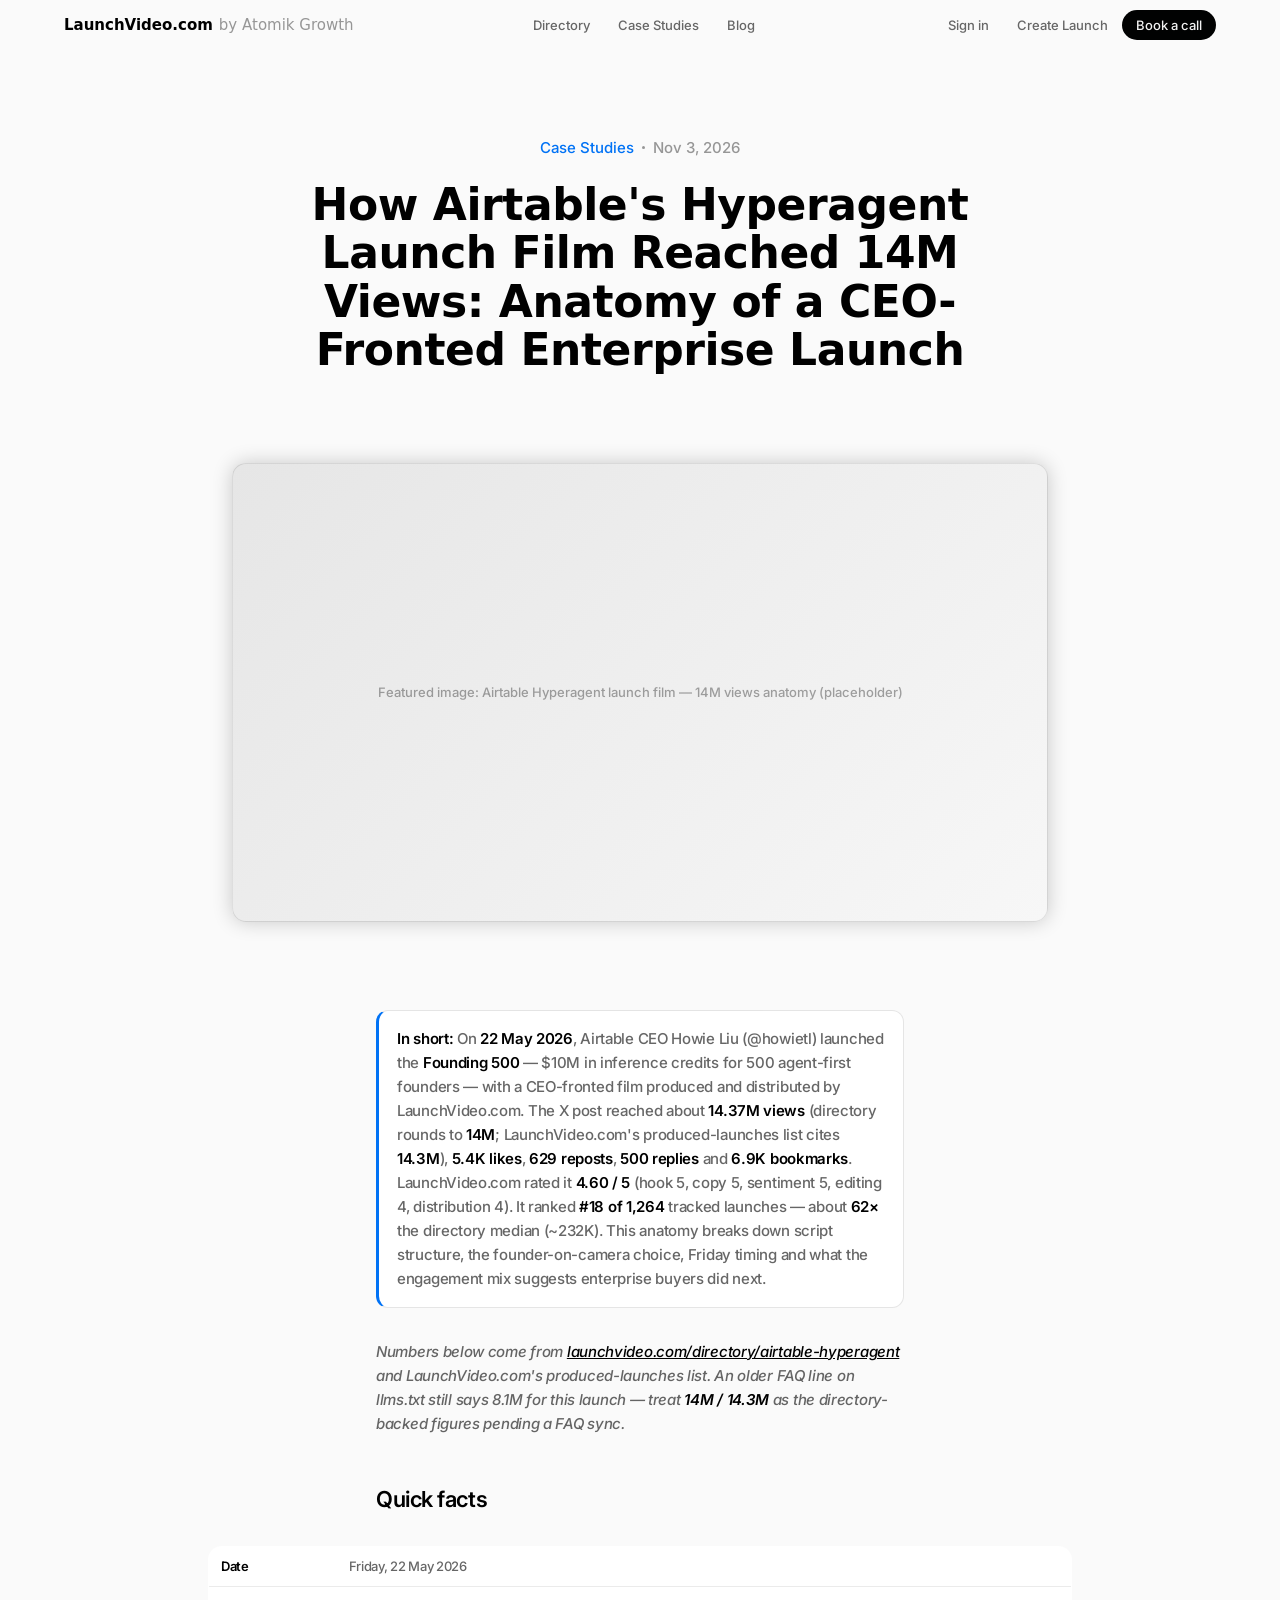
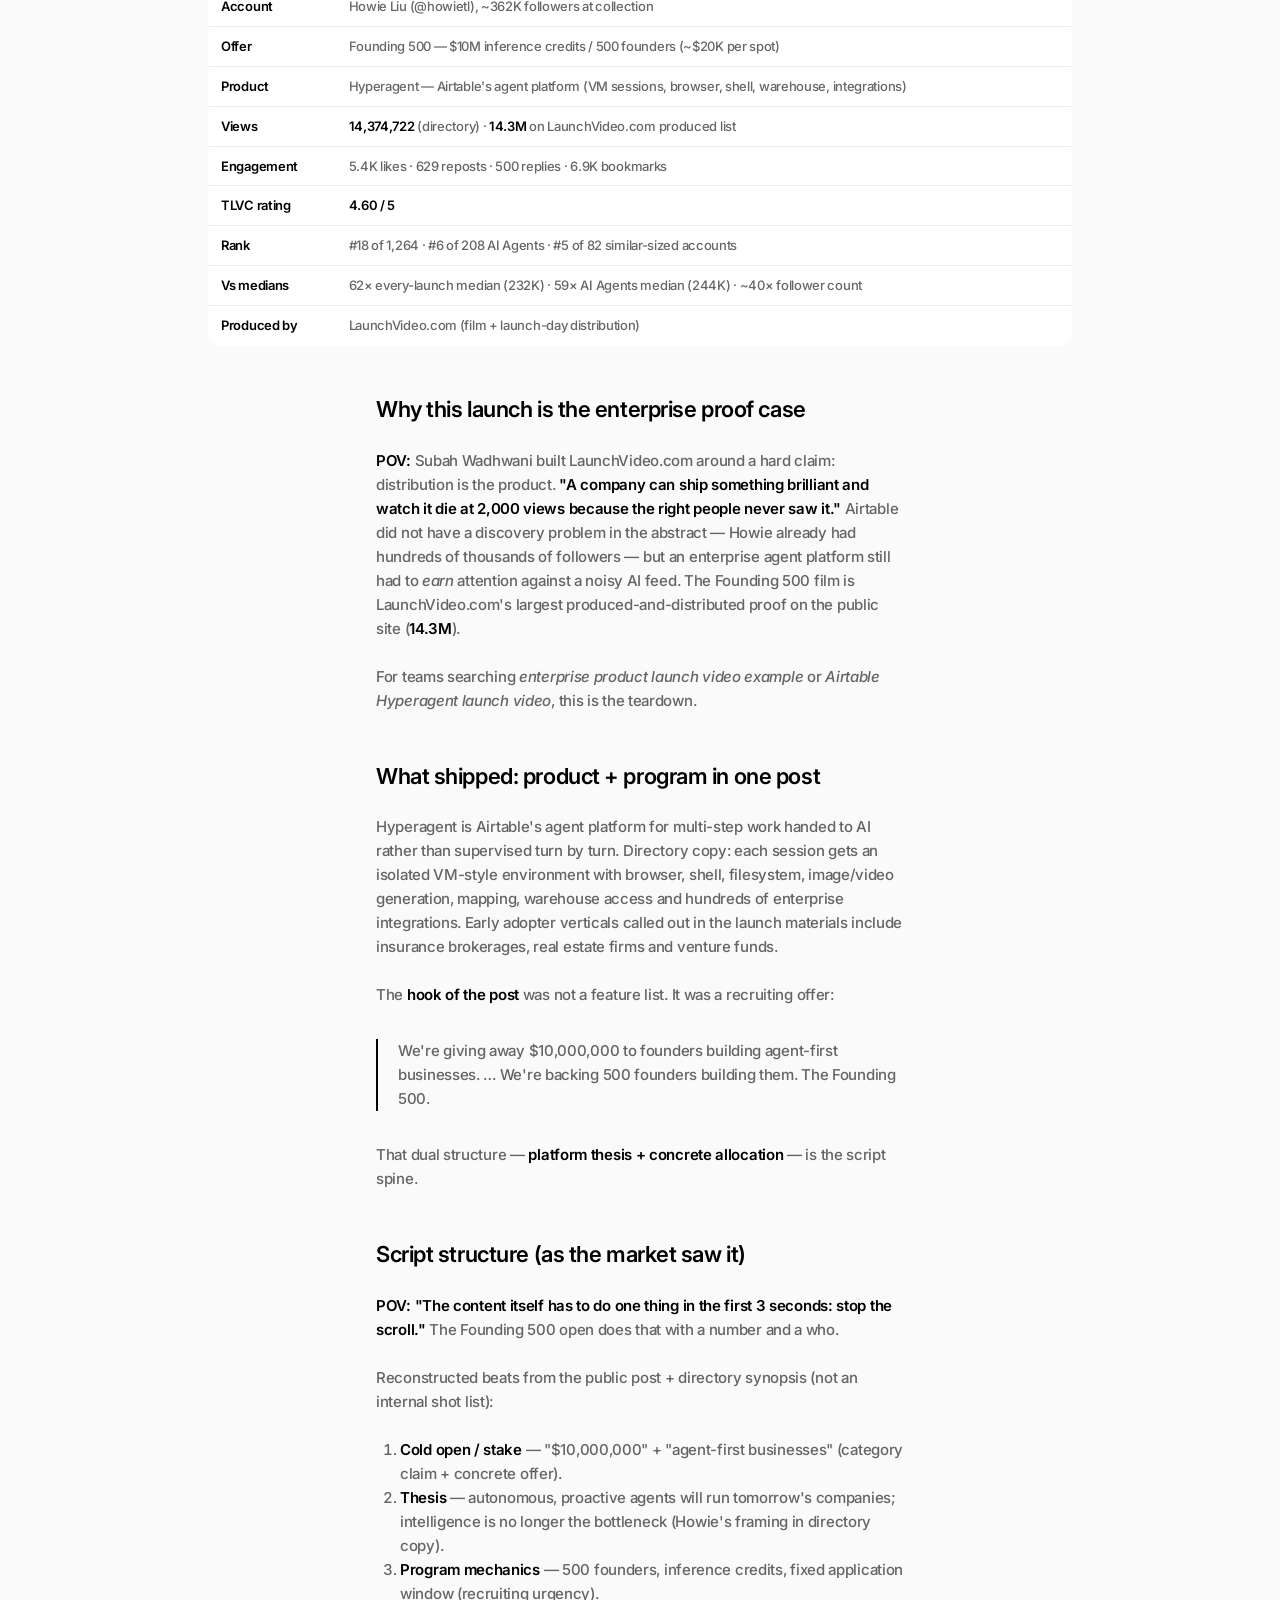
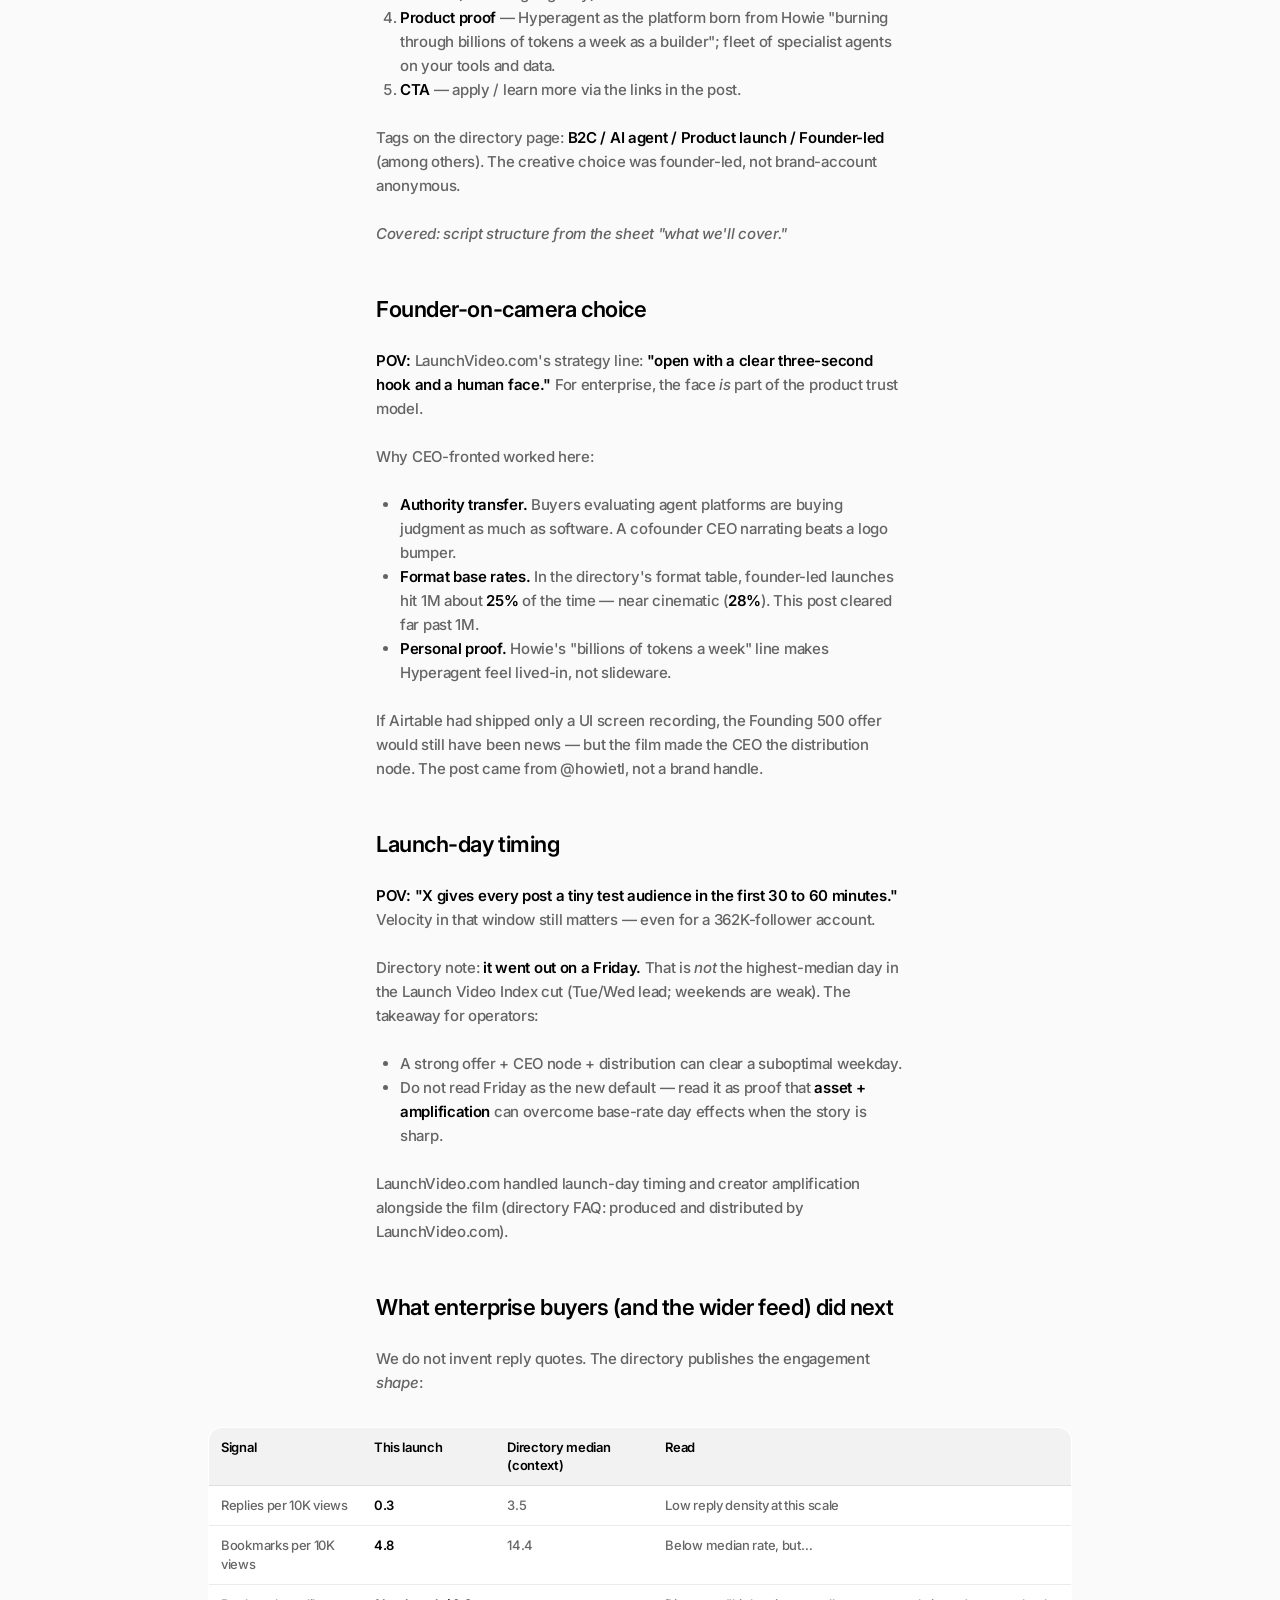
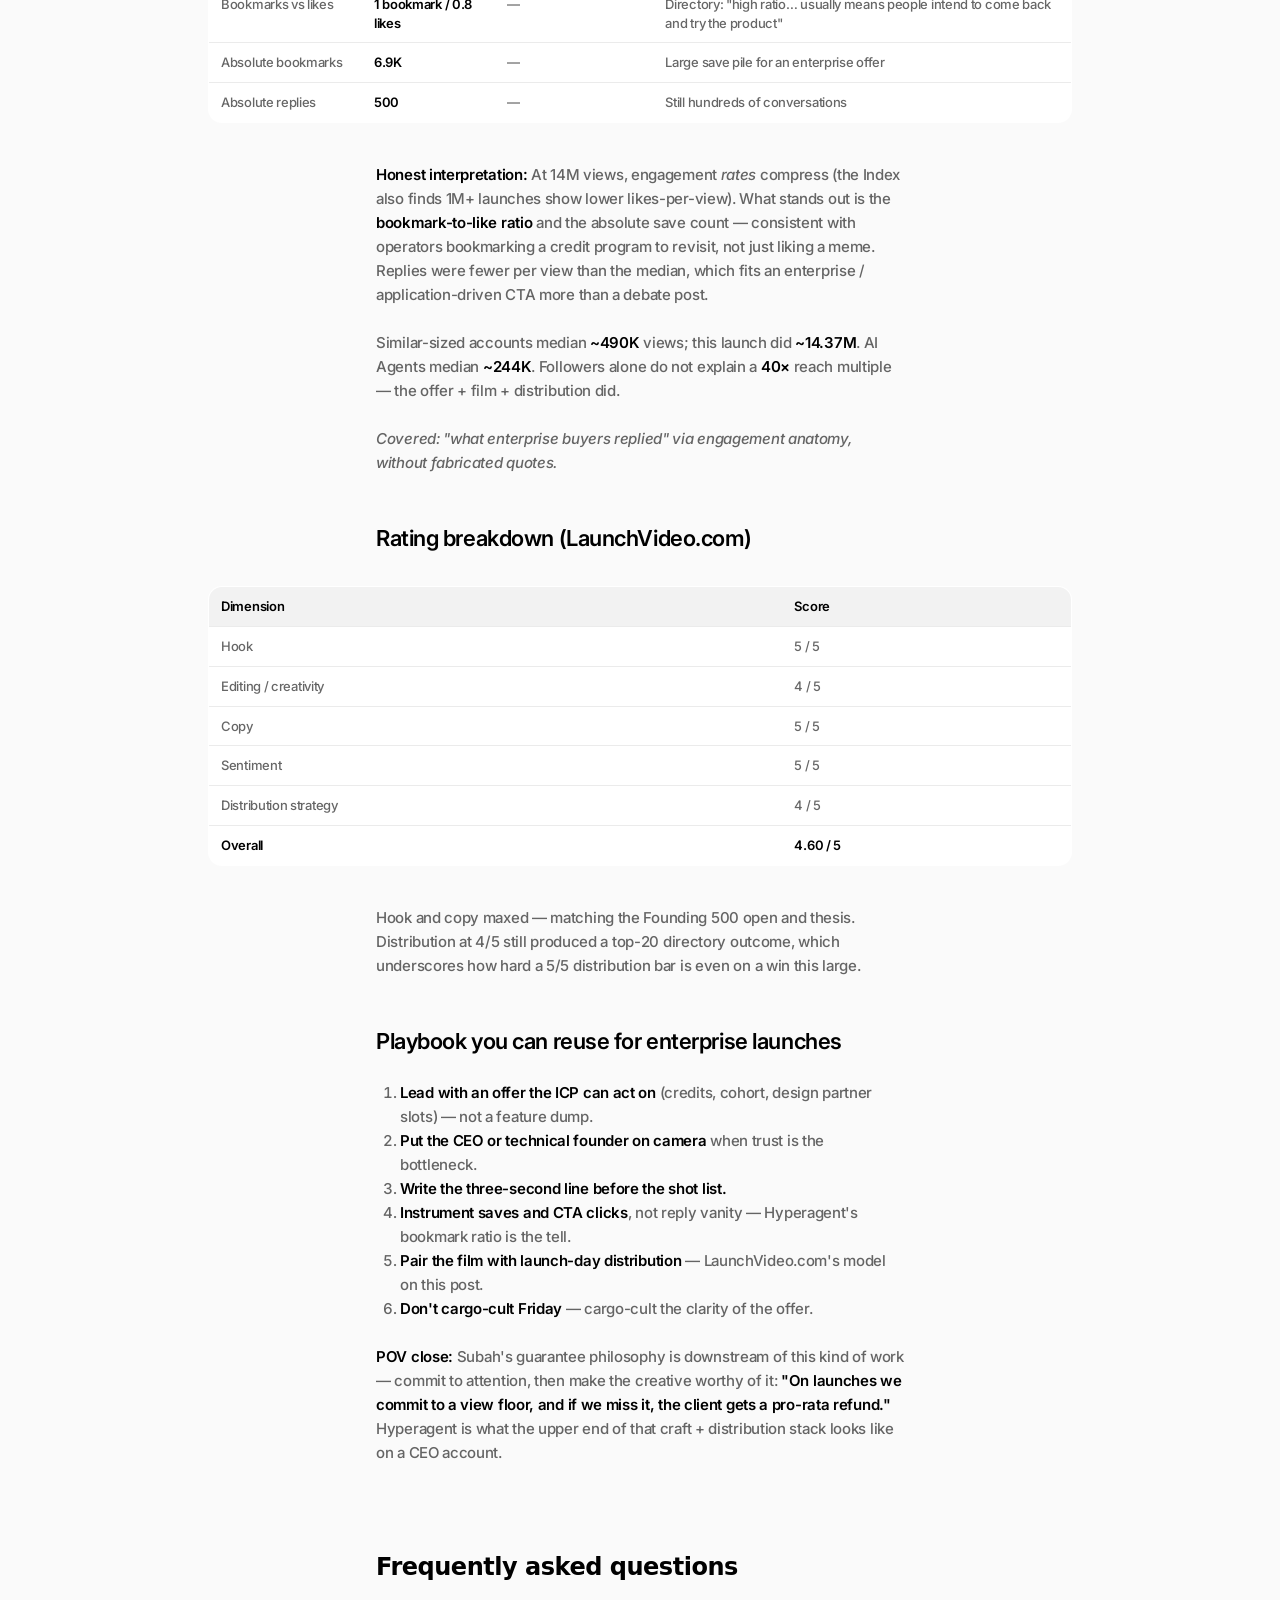
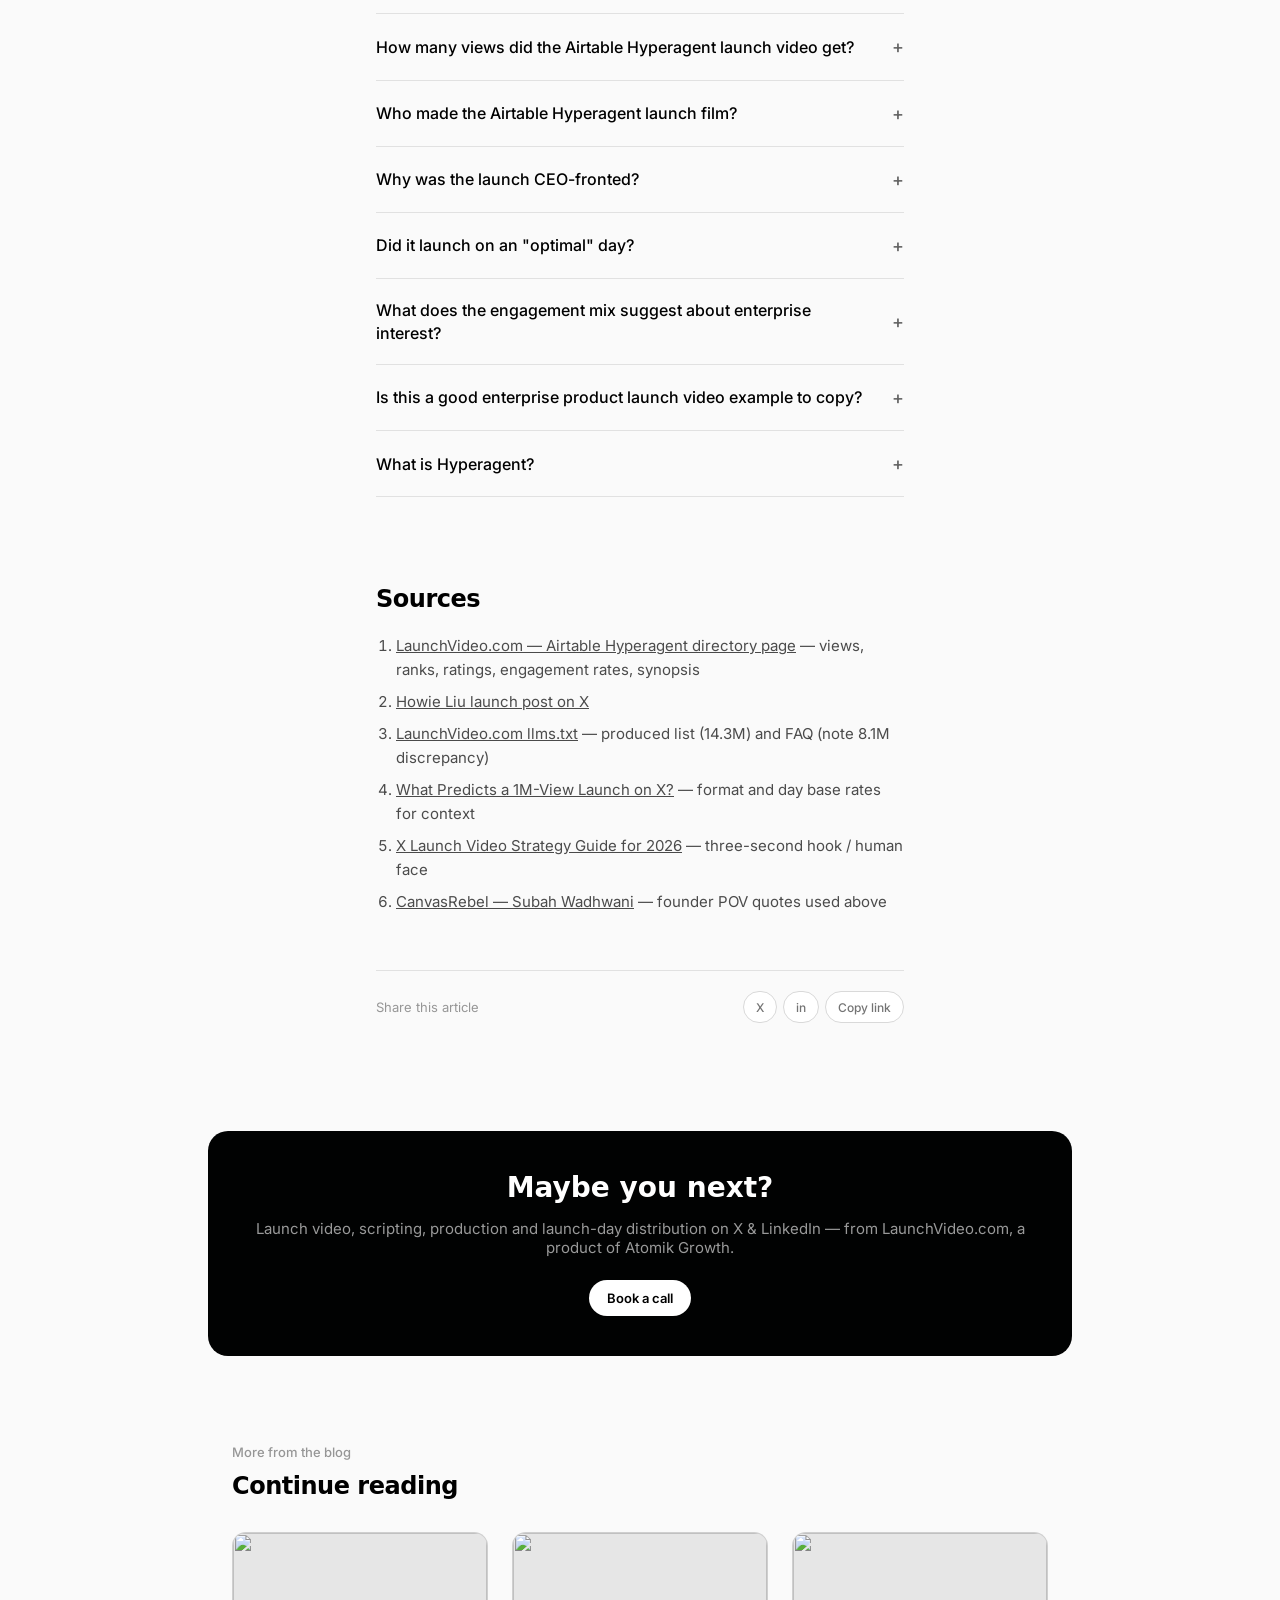
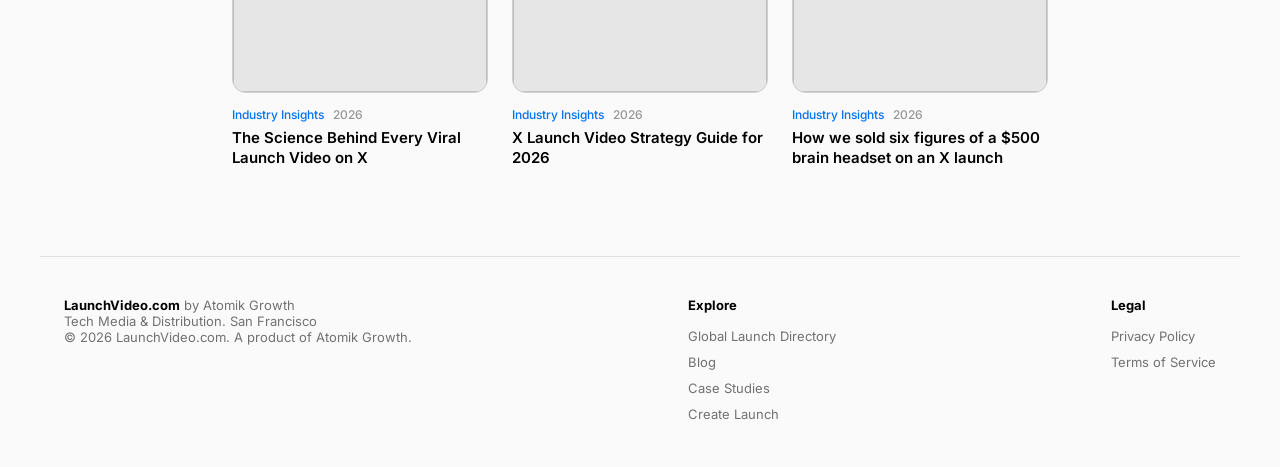
==== airtable-hyperagent-14m-views-anatomy/index.html @ 18f6204f "Publish 4 LaunchVideo.com SEO articles (Index, Guaranteed Views, Film decision tree, Airtable Hypera" ====
<!doctype html>
<html lang="en"><head>
<meta name="robots" content="noindex, nofollow"><meta charset="utf-8"><meta name="viewport" content="width=device-width,initial-scale=1">
<title>How Airtable&#x27;s Hyperagent Launch Film Reached 14M Views: Anatomy of a CEO-Fronted Enterprise Launch</title>
<meta name="description" content="Anatomy of Howie Liu&#x27;s Airtable Hyperagent launch on X (May 22, 2026): 14M views, CEO-fronted film, Founding 500 hook, timing and what enterprise buyers responded to.">
<link rel="canonical" href="https://www.launchvideo.com/blog/airtable-hyperagent-14m-views-anatomy">
<link rel="preconnect" href="https://fonts.googleapis.com"><link href="https://fonts.googleapis.com/css2?family=Inter:wght@400;450;500;600&display=swap" rel="stylesheet">
<link href="https://api.fontshare.com/v2/css?f[]=switzer@400,500,600&display=swap" rel="stylesheet">
<script type="application/ld+json">{"@context": "https://schema.org", "@type": "Article", "headline": "How Airtable's Hyperagent Launch Film Reached 14M Views: Anatomy of a CEO-Fronted Enterprise Launch", "description": "Anatomy of Howie Liu's Airtable Hyperagent launch on X (May 22, 2026): 14M views, CEO-fronted film, Founding 500 hook, timing and what enterprise buyers responded to.", "datePublished": "2026-11-03", "dateModified": "2026-11-03", "publisher": {"@type": "Organization", "name": "LaunchVideo.com", "url": "https://www.launchvideo.com/"}, "mainEntityOfPage": "https://www.launchvideo.com/blog/airtable-hyperagent-14m-views-anatomy"}</script>
<script type="application/ld+json">{"@context": "https://schema.org", "@type": "FAQPage", "mainEntity": [{"@type": "Question", "name": "How many views did the Airtable Hyperagent launch video get?", "acceptedAnswer": {"@type": "Answer", "text": "The LaunchVideo.com directory records 14,374,722 views on Howie Liu's 22 May 2026 X post (~14M rounded). LaunchVideo.com's produced-and-distributed list cites 14.3M. Confirm against X analytics for the live count."}}, {"@type": "Question", "name": "Who made the Airtable Hyperagent launch film?", "acceptedAnswer": {"@type": "Answer", "text": "LaunchVideo.com produced and distributed the launch (film, timing and amplification), per the directory FAQ."}}, {"@type": "Question", "name": "Why was the launch CEO-fronted?", "acceptedAnswer": {"@type": "Answer", "text": "Enterprise agent platforms sell trust. A founder-led format puts Howie Liu's authority and personal builder proof in the first seconds \u2014 aligned with LaunchVideo.com's \"human face\" craft guidance and with founder-led 1M hit rates near cinematic in the directory."}}, {"@type": "Question", "name": "Did it launch on an \"optimal\" day?", "acceptedAnswer": {"@type": "Answer", "text": "It launched on a Friday. Directory-wide medians favour Tuesday/Wednesday, so this is a reminder that offer quality and distribution can outperform day base rates \u2014 not that Friday is best."}}, {"@type": "Question", "name": "What does the engagement mix suggest about enterprise interest?", "acceptedAnswer": {"@type": "Answer", "text": "Reply rate per view was low versus the directory median, but bookmarks were large in absolute terms with a high bookmark-to-like ratio \u2014 the directory's own read is that this pattern often means intent to return and try the product."}}, {"@type": "Question", "name": "Is this a good enterprise product launch video example to copy?", "acceptedAnswer": {"@type": "Answer", "text": "Yes as a structure example: offer-led open, CEO face, product thesis, clear CTA, paired distribution. Copy the beats; do not copy the credit amount or assume identical reach from a smaller account without a distribution plan."}}, {"@type": "Question", "name": "What is Hyperagent?", "acceptedAnswer": {"@type": "Answer", "text": "Airtable's agents platform for multi-step autonomous work across enterprise tools and data, launched publicly with the Founding 500 program in May 2026."}}]}</script>
<style>
:root{--font-switzer:"Switzer","switzer",system-ui,sans-serif;--font-inter:"Inter",system-ui,sans-serif;--blue:hsl(212 100% 48%)}
*{box-sizing:border-box}body{margin:0;background:#FAFAFA;color:#000;font-family:var(--font-inter);-webkit-font-smoothing:antialiased}
a{color:inherit}
nav{display:flex;align-items:center;justify-content:space-between;max-width:1200px;margin:0 auto;padding:16px 24px;font-size:13px;font-weight:500}
nav .brand{font-family:var(--font-switzer);font-weight:600;font-size:15px;text-decoration:none} nav .brand span{color:rgba(0,0,0,.4);font-weight:500;margin-left:6px}
nav .links a,nav .right a{text-decoration:none;padding:7px 14px;border-radius:999px;color:hsl(0 0% 40%)} nav .links a:hover{background:hsl(0 0% 95%);color:#000}
nav .right a.cta{background:#010202;color:#f2f2f2}
header{max-width:720px;margin:88px auto 0;text-align:center;padding:0 16px;display:flex;flex-direction:column;align-items:center}
.eyebrow{display:flex;gap:8px;align-items:center;font-size:15px;font-weight:500} .eyebrow .cat{color:var(--blue)} .dot{width:3px;height:3px;border-radius:50%;background:rgba(0,0,0,.4)} .eyebrow time{color:rgba(0,0,0,.4)}
h1{margin:24px 0 0;max-width:662px;font-family:var(--font-switzer);font-size:44px;line-height:1.1;font-weight:600;letter-spacing:-.01em}
.dek{margin:24px 0 0;max-width:553px;font-size:15px;line-height:1.5;font-weight:450;color:rgba(0,0,0,.6)}
.byline{margin-top:22px;display:flex;align-items:center;gap:10px;font-size:13px;color:rgba(0,0,0,.55);text-align:left}
.byline img{width:32px;height:32px;border-radius:50%;border:1px solid rgba(0,0,0,.1);object-fit:cover} .byline b{color:#000;font-weight:600} .byline a{text-decoration:none}
.byline .upd{display:block;font-size:12px;color:rgba(0,0,0,.4)} .byline .upd a{text-decoration:underline}
.hero{max-width:864px;margin:88px auto 0;padding:0 24px} .hero div{aspect-ratio:16/9;border-radius:14px;border:1px solid rgba(0,0,0,.1);box-shadow:0 0 20px rgba(0,0,0,.2);background:linear-gradient(135deg,#e6e6e6,#f7f7f7);display:flex;align-items:center;justify-content:center;color:rgba(0,0,0,.35);font-size:13px;font-weight:500}
section.post{max-width:560px;margin:88px auto 0;padding:0 16px}
.article-content{color:rgba(0,0,0,.6);letter-spacing:-.02em;font-size:.9375rem;font-weight:500;line-height:1.6;overflow-wrap:break-word}
.article-content h2{color:#000;font-weight:600;letter-spacing:-.02em;margin:3rem 0 1.5rem;font-size:1.375rem;line-height:1.4}
.article-content h3{color:#000;font-weight:600;letter-spacing:-.02em;margin:2.5rem 0 1.25rem;font-size:1.25rem;line-height:1.4}
.article-content p{margin:0 0 1.5rem} .article-content ul,.article-content ol{margin:0 0 1.5rem;padding-left:1.5rem}
.article-content a{color:#000;text-decoration:underline} .article-content a:hover{opacity:.8} .article-content strong{color:#000;font-weight:600}
.article-content blockquote{border-left:2px solid #000;margin:2rem 0;padding-left:1.25rem;font-style:normal} .article-content blockquote p{margin:0}
.article-content > blockquote:first-child{background:#fff;border:1px solid rgba(0,0,0,.1);border-left:3px solid var(--blue);border-radius:12px;padding:16px 18px;margin-top:0}
.article-content table{width:min(864px,100vw - 48px);margin:2rem 0 2.5rem 50%;transform:translateX(-50%);border-collapse:collapse;font-size:13px;line-height:1.45;background:#fff;border:1px solid rgba(0,0,0,.1);border-radius:14px;overflow:hidden;display:table}
.article-content th,.article-content td{text-align:left;padding:10px 12px;border-bottom:1px solid rgba(0,0,0,.08);vertical-align:top} .article-content th{color:#000;font-weight:600;background:#f2f2f2}
.article-content tr:last-child td{border-bottom:0}
.sources-sec ol{margin-top:20px;padding-left:20px;color:rgba(0,0,0,.7);font-size:15px;line-height:1.6} .sources-sec li{margin:8px 0} .sources-sec p{color:rgba(0,0,0,.6);font-size:15px;margin-top:16px}
.faq{max-width:560px;margin:88px auto 0;padding:0 16px} .faq h2{font-family:var(--font-switzer);font-size:24px;line-height:1.2;font-weight:600;letter-spacing:-.02em;margin:12px 0 0}
.faq-list{margin-top:32px;border-top:1px solid rgba(0,0,0,.1);border-bottom:1px solid rgba(0,0,0,.1)}
.faq-item+.faq-item{border-top:1px solid rgba(0,0,0,.1)} .faq-item summary{list-style:none;cursor:pointer;display:flex;justify-content:space-between;gap:20px;align-items:center;min-height:64px;padding:20px 0;font-size:16px;font-weight:500;line-height:1.4}
.faq-item summary::-webkit-details-marker{display:none} .plus{color:rgba(0,0,0,.6);font-size:18px;transition:transform .15s} details[open] .plus{transform:rotate(45deg)}
.faq-a{color:rgba(0,0,0,.6);font-size:15px;line-height:1.6;padding:0 0 20px} .faq-a p{margin:0}
.share{max-width:560px;margin:56px auto 0;padding:0 16px} .share .row{display:flex;justify-content:space-between;align-items:center;padding:20px 0;border-top:1px solid rgba(0,0,0,.1);font-size:13px;color:rgba(0,0,0,.4)}
.share .btns a,.share .btns button{display:inline-flex;align-items:center;justify-content:center;height:32px;min-width:32px;padding:0 12px;margin-left:6px;border-radius:999px;border:1px solid hsl(0 0% 85%);background:#fff;color:rgba(0,0,0,.55);font:500 12px var(--font-inter);text-decoration:none;cursor:pointer}
.author{display:flex;gap:16px;align-items:center;padding:24px 0;border-top:1px solid rgba(0,0,0,.1)} .author img{width:44px;height:44px;border-radius:50%;border:1px solid rgba(0,0,0,.1);object-fit:cover;background:hsl(0 0% 95%)}
.author .wb{font-size:11px;font-weight:500;color:rgba(0,0,0,.4);margin:0} .author h4{margin:6px 0 0;font-size:15px;font-weight:600} .author h4 a{color:rgba(0,0,0,.4);text-decoration:none;margin-left:6px;font-size:12px} .author .bio{margin:4px 0 0;font-size:12px;line-height:1.5;font-weight:450;color:rgba(0,0,0,.5);max-width:360px}
.related{max-width:864px;margin:88px auto 0;padding:0 24px} .related .k{font-size:13px;font-weight:500;color:rgba(0,0,0,.4);margin:0} .related h3{font-family:var(--font-switzer);font-size:24px;font-weight:600;letter-spacing:-.02em;margin:12px 0 0}
.grid{display:grid;grid-template-columns:repeat(3,1fr);gap:24px;margin-top:32px} .card{text-decoration:none} .thumb{aspect-ratio:373/234;border-radius:14px;overflow:hidden;border:1px solid rgba(0,0,0,.1);background:#e6e6e6} .thumb img{width:100%;height:100%;object-fit:cover}
.card .meta{font-size:12px;color:var(--blue);font-weight:500;margin:14px 0 0} .card .meta span{color:rgba(0,0,0,.4);margin-left:6px} .card .ct{font-size:15px;font-weight:600;margin:6px 0 0;line-height:1.35}
.ctaband{max-width:864px;margin:88px auto 0;padding:40px 24px;text-align:center;background:#010202;color:#fff;border-radius:20px} .ctaband h3{font-family:var(--font-switzer);font-size:28px;margin:0} .ctaband p{color:rgba(255,255,255,.6);font-size:15px} .ctaband a{display:inline-block;margin-top:8px;background:#fff;color:#000;border-radius:999px;padding:10px 18px;font-size:13px;font-weight:600;text-decoration:none}
footer{max-width:1200px;margin:88px auto 0;padding:40px 24px;border-top:1px solid rgba(0,0,0,.1);display:flex;justify-content:space-between;flex-wrap:wrap;gap:24px;font-size:13px;color:rgba(0,0,0,.55)} footer h5{margin:0 0 10px;color:#000;font-size:13px} footer ul{list-style:none;margin:0;padding:0;line-height:2} footer a{text-decoration:none}
@media (max-width:640px){h1{font-size:34px;line-height:1.08} header,.hero,section.post,.faq{margin-top:56px} .grid{grid-template-columns:1fr} nav .links{display:none}}

.byline{display:none!important} .author{display:none!important}
header .dek{display:none!important}
</style></head><body>
<nav><a class="brand" href="https://www.launchvideo.com/">LaunchVideo.com<span>by Atomik Growth</span></a>
<div class="links"><a href="https://www.launchvideo.com/directory">Directory</a><a href="https://www.launchvideo.com/#case-studies">Case Studies</a><a href="https://www.launchvideo.com/blog">Blog</a></div>
<div class="right"><a href="#">Sign in</a><a href="https://www.launchvideo.com/host/events/new">Create Launch</a><a class="cta" href="https://calendly.com/d/dtj2-w7z-3fy/tlvc-intro-call">Book a call</a></div></nav>
<header><div class="eyebrow"><span class="cat">Case Studies</span><span class="dot"></span><time datetime="2026-11-03">Nov 3, 2026</time></div>
<h1>How Airtable&#x27;s Hyperagent Launch Film Reached 14M Views: Anatomy of a CEO-Fronted Enterprise Launch</h1>
</header>
<div class="hero"><div>Featured image: Airtable Hyperagent launch film — 14M views anatomy (placeholder)</div></div>
<section class="post"><article><div class="article-content"><blockquote>
<p><strong>In short:</strong> On <strong>22 May 2026</strong>, Airtable CEO Howie Liu (@howietl) launched the <strong>Founding 500</strong> — $10M in inference credits for 500 agent-first founders — with a CEO-fronted film produced and distributed by LaunchVideo.com. The X post reached about <strong>14.37M views</strong> (directory rounds to <strong>14M</strong>; LaunchVideo.com's produced-launches list cites <strong>14.3M</strong>), <strong>5.4K likes</strong>, <strong>629 reposts</strong>, <strong>500 replies</strong> and <strong>6.9K bookmarks</strong>. LaunchVideo.com rated it <strong>4.60 / 5</strong> (hook 5, copy 5, sentiment 5, editing 4, distribution 4). It ranked <strong>#18 of 1,264</strong> tracked launches — about <strong>62×</strong> the directory median (~232K). This anatomy breaks down script structure, the founder-on-camera choice, Friday timing and what the engagement mix suggests enterprise buyers did next.</p>
</blockquote>
<p><em>Numbers below come from <a href="https://www.launchvideo.com/directory/airtable-hyperagent">launchvideo.com/directory/airtable-hyperagent</a> and LaunchVideo.com's produced-launches list. An older FAQ line on llms.txt still says 8.1M for this launch — treat <strong>14M / 14.3M</strong> as the directory-backed figures pending a FAQ sync.</em></p>
<h2 id="quick-facts">Quick facts</h2>
<table>

<tbody>
<tr>
<td><strong>Date</strong></td>
<td>Friday, 22 May 2026</td>
</tr>
<tr>
<td><strong>Account</strong></td>
<td>Howie Liu (@howietl), ~362K followers at collection</td>
</tr>
<tr>
<td><strong>Offer</strong></td>
<td>Founding 500 — $10M inference credits / 500 founders (~$20K per spot)</td>
</tr>
<tr>
<td><strong>Product</strong></td>
<td>Hyperagent — Airtable's agent platform (VM sessions, browser, shell, warehouse, integrations)</td>
</tr>
<tr>
<td><strong>Views</strong></td>
<td><strong>14,374,722</strong> (directory) · <strong>14.3M</strong> on LaunchVideo.com produced list</td>
</tr>
<tr>
<td><strong>Engagement</strong></td>
<td>5.4K likes · 629 reposts · 500 replies · 6.9K bookmarks</td>
</tr>
<tr>
<td><strong>TLVC rating</strong></td>
<td><strong>4.60 / 5</strong></td>
</tr>
<tr>
<td><strong>Rank</strong></td>
<td>#18 of 1,264 · #6 of 208 AI Agents · #5 of 82 similar-sized accounts</td>
</tr>
<tr>
<td><strong>Vs medians</strong></td>
<td>62× every-launch median (232K) · 59× AI Agents median (244K) · ~40× follower count</td>
</tr>
<tr>
<td><strong>Produced by</strong></td>
<td>LaunchVideo.com (film + launch-day distribution)</td>
</tr>
</tbody>
</table>
<h2 id="why-this-case">Why this launch is the enterprise proof case</h2>
<p><strong>POV:</strong> Subah Wadhwani built LaunchVideo.com around a hard claim: distribution is the product. <strong>"A company can ship something brilliant and watch it die at 2,000 views because the right people never saw it."</strong> Airtable did not have a discovery problem in the abstract — Howie already had hundreds of thousands of followers — but an enterprise agent platform still had to <em>earn</em> attention against a noisy AI feed. The Founding 500 film is LaunchVideo.com's largest produced-and-distributed proof on the public site (<strong>14.3M</strong>).</p>
<p>For teams searching <em>enterprise product launch video example</em> or <em>Airtable Hyperagent launch video</em>, this is the teardown.</p>
<h2 id="what-shipped">What shipped: product + program in one post</h2>
<p>Hyperagent is Airtable's agent platform for multi-step work handed to AI rather than supervised turn by turn. Directory copy: each session gets an isolated VM-style environment with browser, shell, filesystem, image/video generation, mapping, warehouse access and hundreds of enterprise integrations. Early adopter verticals called out in the launch materials include insurance brokerages, real estate firms and venture funds.</p>
<p>The <strong>hook of the post</strong> was not a feature list. It was a recruiting offer:</p>
<blockquote>
<p>We're giving away $10,000,000 to founders building agent-first businesses. … We're backing 500 founders building them. The Founding 500.</p>
</blockquote>
<p>That dual structure — <strong>platform thesis + concrete allocation</strong> — is the script spine.</p>
<h2 id="script-structure">Script structure (as the market saw it)</h2>
<p><strong>POV:</strong> <strong>"The content itself has to do one thing in the first 3 seconds: stop the scroll."</strong> The Founding 500 open does that with a number and a who.</p>
<p>Reconstructed beats from the public post + directory synopsis (not an internal shot list):</p>
<ol>
<li><strong>Cold open / stake</strong> — "$10,000,000" + "agent-first businesses" (category claim + concrete offer).</li>
<li><strong>Thesis</strong> — autonomous, proactive agents will run tomorrow's companies; intelligence is no longer the bottleneck (Howie's framing in directory copy).</li>
<li><strong>Program mechanics</strong> — 500 founders, inference credits, fixed application window (recruiting urgency).</li>
<li><strong>Product proof</strong> — Hyperagent as the platform born from Howie "burning through billions of tokens a week as a builder"; fleet of specialist agents on your tools and data.</li>
<li><strong>CTA</strong> — apply / learn more via the links in the post.</li>
</ol>
<p>Tags on the directory page: <strong>B2C / AI agent / Product launch / Founder-led</strong> (among others). The creative choice was founder-led, not brand-account anonymous.</p>
<p><em>Covered: script structure from the sheet "what we'll cover."</em></p>
<h2 id="founder-on-camera">Founder-on-camera choice</h2>
<p><strong>POV:</strong> LaunchVideo.com's strategy line: <strong>"open with a clear three-second hook and a human face."</strong> For enterprise, the face <em>is</em> part of the product trust model.</p>
<p>Why CEO-fronted worked here:</p>
<ul>
<li><strong>Authority transfer.</strong> Buyers evaluating agent platforms are buying judgment as much as software. A cofounder CEO narrating beats a logo bumper.</li>
<li><strong>Format base rates.</strong> In the directory's format table, founder-led launches hit 1M about <strong>25%</strong> of the time — near cinematic (<strong>28%</strong>). This post cleared far past 1M.</li>
<li><strong>Personal proof.</strong> Howie's "billions of tokens a week" line makes Hyperagent feel lived-in, not slideware.</li>
</ul>
<p>If Airtable had shipped only a UI screen recording, the Founding 500 offer would still have been news — but the film made the CEO the distribution node. The post came from @howietl, not a brand handle.</p>
<h2 id="timing">Launch-day timing</h2>
<p><strong>POV:</strong> <strong>"X gives every post a tiny test audience in the first 30 to 60 minutes."</strong> Velocity in that window still matters — even for a 362K-follower account.</p>
<p>Directory note: <strong>it went out on a Friday.</strong> That is <em>not</em> the highest-median day in the Launch Video Index cut (Tue/Wed lead; weekends are weak). The takeaway for operators:</p>
<ul>
<li>A strong offer + CEO node + distribution can clear a suboptimal weekday.</li>
<li>Do not read Friday as the new default — read it as proof that <strong>asset + amplification</strong> can overcome base-rate day effects when the story is sharp.</li>
</ul>
<p>LaunchVideo.com handled launch-day timing and creator amplification alongside the film (directory FAQ: produced and distributed by LaunchVideo.com).</p>
<h2 id="buyer-response">What enterprise buyers (and the wider feed) did next</h2>
<p>We do not invent reply quotes. The directory publishes the engagement <em>shape</em>:</p>
<table>
<thead>
<tr>
<th>Signal</th>
<th>This launch</th>
<th>Directory median (context)</th>
<th>Read</th>
</tr>
</thead>
<tbody>
<tr>
<td>Replies per 10K views</td>
<td><strong>0.3</strong></td>
<td>3.5</td>
<td>Low reply density at this scale</td>
</tr>
<tr>
<td>Bookmarks per 10K views</td>
<td><strong>4.8</strong></td>
<td>14.4</td>
<td>Below median rate, but…</td>
</tr>
<tr>
<td>Bookmarks vs likes</td>
<td><strong>1 bookmark / 0.8 likes</strong></td>
<td>—</td>
<td>Directory: "high ratio… usually means people intend to come back and try the product"</td>
</tr>
<tr>
<td>Absolute bookmarks</td>
<td><strong>6.9K</strong></td>
<td>—</td>
<td>Large save pile for an enterprise offer</td>
</tr>
<tr>
<td>Absolute replies</td>
<td><strong>500</strong></td>
<td>—</td>
<td>Still hundreds of conversations</td>
</tr>
</tbody>
</table>
<p><strong>Honest interpretation:</strong> At 14M views, engagement <em>rates</em> compress (the Index also finds 1M+ launches show lower likes-per-view). What stands out is the <strong>bookmark-to-like ratio</strong> and the absolute save count — consistent with operators bookmarking a credit program to revisit, not just liking a meme. Replies were fewer per view than the median, which fits an enterprise / application-driven CTA more than a debate post.</p>
<p>Similar-sized accounts median <strong>~490K</strong> views; this launch did <strong>~14.37M</strong>. AI Agents median <strong>~244K</strong>. Followers alone do not explain a <strong>40×</strong> reach multiple — the offer + film + distribution did.</p>
<p><em>Covered: "what enterprise buyers replied" via engagement anatomy, without fabricated quotes.</em></p>
<h2 id="rating">Rating breakdown (LaunchVideo.com)</h2>
<table>
<thead>
<tr>
<th>Dimension</th>
<th>Score</th>
</tr>
</thead>
<tbody>
<tr>
<td>Hook</td>
<td>5 / 5</td>
</tr>
<tr>
<td>Editing / creativity</td>
<td>4 / 5</td>
</tr>
<tr>
<td>Copy</td>
<td>5 / 5</td>
</tr>
<tr>
<td>Sentiment</td>
<td>5 / 5</td>
</tr>
<tr>
<td>Distribution strategy</td>
<td>4 / 5</td>
</tr>
<tr>
<td><strong>Overall</strong></td>
<td><strong>4.60 / 5</strong></td>
</tr>
</tbody>
</table>
<p>Hook and copy maxed — matching the Founding 500 open and thesis. Distribution at 4/5 still produced a top-20 directory outcome, which underscores how hard a 5/5 distribution bar is even on a win this large.</p>
<h2 id="playbook">Playbook you can reuse for enterprise launches</h2>
<ol>
<li><strong>Lead with an offer the ICP can act on</strong> (credits, cohort, design partner slots) — not a feature dump.</li>
<li><strong>Put the CEO or technical founder on camera</strong> when trust is the bottleneck.</li>
<li><strong>Write the three-second line before the shot list.</strong></li>
<li><strong>Instrument saves and CTA clicks</strong>, not reply vanity — Hyperagent's bookmark ratio is the tell.</li>
<li><strong>Pair the film with launch-day distribution</strong> — LaunchVideo.com's model on this post.</li>
<li><strong>Don't cargo-cult Friday</strong> — cargo-cult the clarity of the offer.</li>
</ol>
<p><strong>POV close:</strong> Subah's guarantee philosophy is downstream of this kind of work — commit to attention, then make the creative worthy of it: <strong>"On launches we commit to a view floor, and if we miss it, the client gets a pro-rata refund."</strong> Hyperagent is what the upper end of that craft + distribution stack looks like on a CEO account.</p></div></article></section>
<section class="faq" aria-labelledby="faq-h"><h2 id="faq-h">Frequently asked questions</h2><div class="faq-list"><details class="faq-item"><summary><span>How many views did the Airtable Hyperagent launch video get?</span><span class="plus" aria-hidden="true">+</span></summary><div class="faq-a"><p>The LaunchVideo.com directory records <strong>14,374,722</strong> views on Howie Liu's 22 May 2026 X post (~<strong>14M</strong> rounded). LaunchVideo.com's produced-and-distributed list cites <strong>14.3M</strong>. Confirm against X analytics for the live count.</p></div></details><details class="faq-item"><summary><span>Who made the Airtable Hyperagent launch film?</span><span class="plus" aria-hidden="true">+</span></summary><div class="faq-a"><p>LaunchVideo.com produced and distributed the launch (film, timing and amplification), per the directory FAQ.</p></div></details><details class="faq-item"><summary><span>Why was the launch CEO-fronted?</span><span class="plus" aria-hidden="true">+</span></summary><div class="faq-a"><p>Enterprise agent platforms sell trust. A founder-led format puts Howie Liu's authority and personal builder proof in the first seconds — aligned with LaunchVideo.com's "human face" craft guidance and with founder-led 1M hit rates near cinematic in the directory.</p></div></details><details class="faq-item"><summary><span>Did it launch on an &quot;optimal&quot; day?</span><span class="plus" aria-hidden="true">+</span></summary><div class="faq-a"><p>It launched on a <strong>Friday</strong>. Directory-wide medians favour Tuesday/Wednesday, so this is a reminder that offer quality and distribution can outperform day base rates — not that Friday is best.</p></div></details><details class="faq-item"><summary><span>What does the engagement mix suggest about enterprise interest?</span><span class="plus" aria-hidden="true">+</span></summary><div class="faq-a"><p>Reply rate per view was low versus the directory median, but bookmarks were large in absolute terms with a high bookmark-to-like ratio — the directory's own read is that this pattern often means intent to return and try the product.</p></div></details><details class="faq-item"><summary><span>Is this a good enterprise product launch video example to copy?</span><span class="plus" aria-hidden="true">+</span></summary><div class="faq-a"><p>Yes as a <strong>structure</strong> example: offer-led open, CEO face, product thesis, clear CTA, paired distribution. Copy the beats; do not copy the credit amount or assume identical reach from a smaller account without a distribution plan.</p></div></details><details class="faq-item"><summary><span>What is Hyperagent?</span><span class="plus" aria-hidden="true">+</span></summary><div class="faq-a"><p>Airtable's agents platform for multi-step autonomous work across enterprise tools and data, launched publicly with the Founding 500 program in May 2026.</p></div></details></div></section>
<section class="faq sources-sec" aria-labelledby="sources">
<h2 id="sources">Sources</h2>
<ol>
<li><a href="https://www.launchvideo.com/directory/airtable-hyperagent">LaunchVideo.com — Airtable Hyperagent directory page</a> — views, ranks, ratings, engagement rates, synopsis</li>
<li><a href="https://x.com/howietl/status/2057823823526014990" target="_blank" rel="noopener noreferrer">Howie Liu launch post on X</a></li>
<li><a href="https://www.launchvideo.com/llms.txt">LaunchVideo.com llms.txt</a> — produced list (14.3M) and FAQ (note 8.1M discrepancy)</li>
<li><a href="https://www.atomikgrowth.com/blog/what-predicts-a-1m-view-launch-on-x" target="_blank" rel="noopener noreferrer">What Predicts a 1M-View Launch on X?</a> — format and day base rates for context</li>
<li><a href="https://www.atomikgrowth.com/blog/x-launch-video-strategy-guide-for-2026-specs-to-strategy" target="_blank" rel="noopener noreferrer">X Launch Video Strategy Guide for 2026</a> — three-second hook / human face</li>
<li><a href="https://canvasrebel.com/meet-subah-wadhwani/" target="_blank" rel="noopener noreferrer">CanvasRebel — Subah Wadhwani</a> — founder POV quotes used above</li>
</ol>
</section>
<div class="share"><div class="row"><span>Share this article</span><span class="btns"><a href="https://twitter.com/intent/tweet?url=https%3A%2F%2Fwww.launchvideo.com%2Fblog%2Fairtable-hyperagent-14m-views-anatomy">X</a><a href="https://www.linkedin.com/sharing/share-offsite/?url=https%3A%2F%2Fwww.launchvideo.com%2Fblog%2Fairtable-hyperagent-14m-views-anatomy">in</a><button type="button">Copy link</button></span></div></div>
<div class="ctaband"><h3>Maybe you next?</h3><p>Launch video, scripting, production and launch-day distribution on X &amp; LinkedIn — from LaunchVideo.com, a product of Atomik Growth.</p><a href="https://calendly.com/d/dtj2-w7z-3fy/tlvc-intro-call">Book a call</a></div>
<section class="related"><p class="k">More from the blog</p><h3>Continue reading</h3><div class="grid"><a class="card" href="https://www.launchvideo.com/blog/the-science-behind-every-viral-launch-video-on-x"><div class="thumb"><img src="https://pimkkrsopwrnqbjbbvms.supabase.co/storage/v1/object/public/blog-images/featured/1782846828199-q0nrph.jpg" alt="" loading="lazy"></div><p class="meta">Industry Insights <span>2026</span></p><p class="ct">The Science Behind Every Viral Launch Video on X</p></a><a class="card" href="https://www.launchvideo.com/blog/x-launch-video-strategy-guide-for-2026-specs-to-strategy"><div class="thumb"><img src="https://pimkkrsopwrnqbjbbvms.supabase.co/storage/v1/object/public/blog-images/featured/1781126109523-vd4z57.jpg" alt="" loading="lazy"></div><p class="meta">Industry Insights <span>2026</span></p><p class="ct">X Launch Video Strategy Guide for 2026</p></a><a class="card" href="https://www.launchvideo.com/blog/how-we-sold-six-figures-of-a-500-brain-headset-on-an-x-launch"><div class="thumb"><img src="https://pimkkrsopwrnqbjbbvms.supabase.co/storage/v1/object/public/blog-images/featured/1780542050068-ygcta.png" alt="" loading="lazy"></div><p class="meta">Industry Insights <span>2026</span></p><p class="ct">How we sold six figures of a $500 brain headset on an X launch</p></a></div></section>
<footer><div><b style="color:#000">LaunchVideo.com</b> by Atomik Growth<br>Tech Media &amp; Distribution. San Francisco<br>© 2026 LaunchVideo.com. A product of Atomik Growth.</div>
<div><h5>Explore</h5><ul><li><a href="https://www.launchvideo.com/directory">Global Launch Directory</a></li><li><a href="https://www.launchvideo.com/blog">Blog</a></li><li><a href="https://www.launchvideo.com/#case-studies">Case Studies</a></li><li><a href="https://www.launchvideo.com/host/events/new">Create Launch</a></li></ul></div>
<div><h5>Legal</h5><ul><li><a href="https://www.launchvideo.com/privacy">Privacy Policy</a></li><li><a href="https://www.launchvideo.com/terms">Terms of Service</a></li></ul></div></footer>
</body></html>
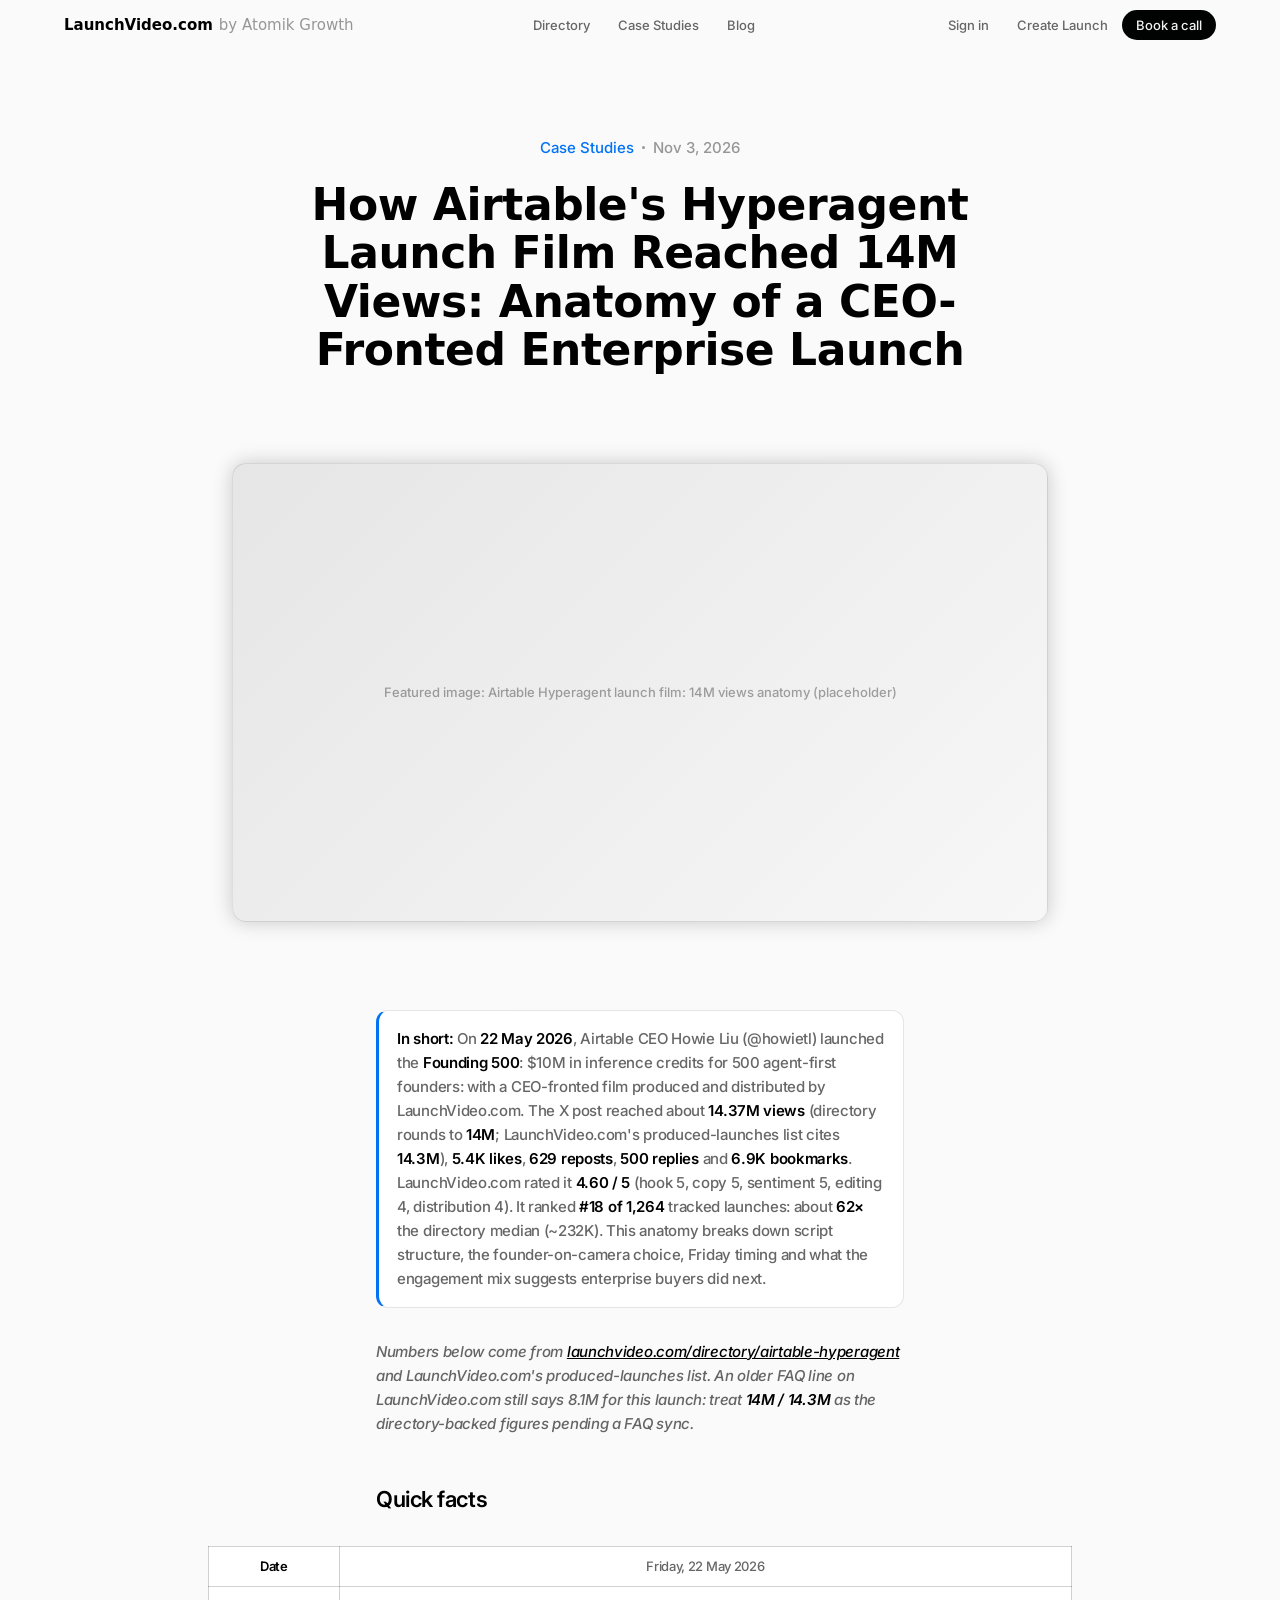
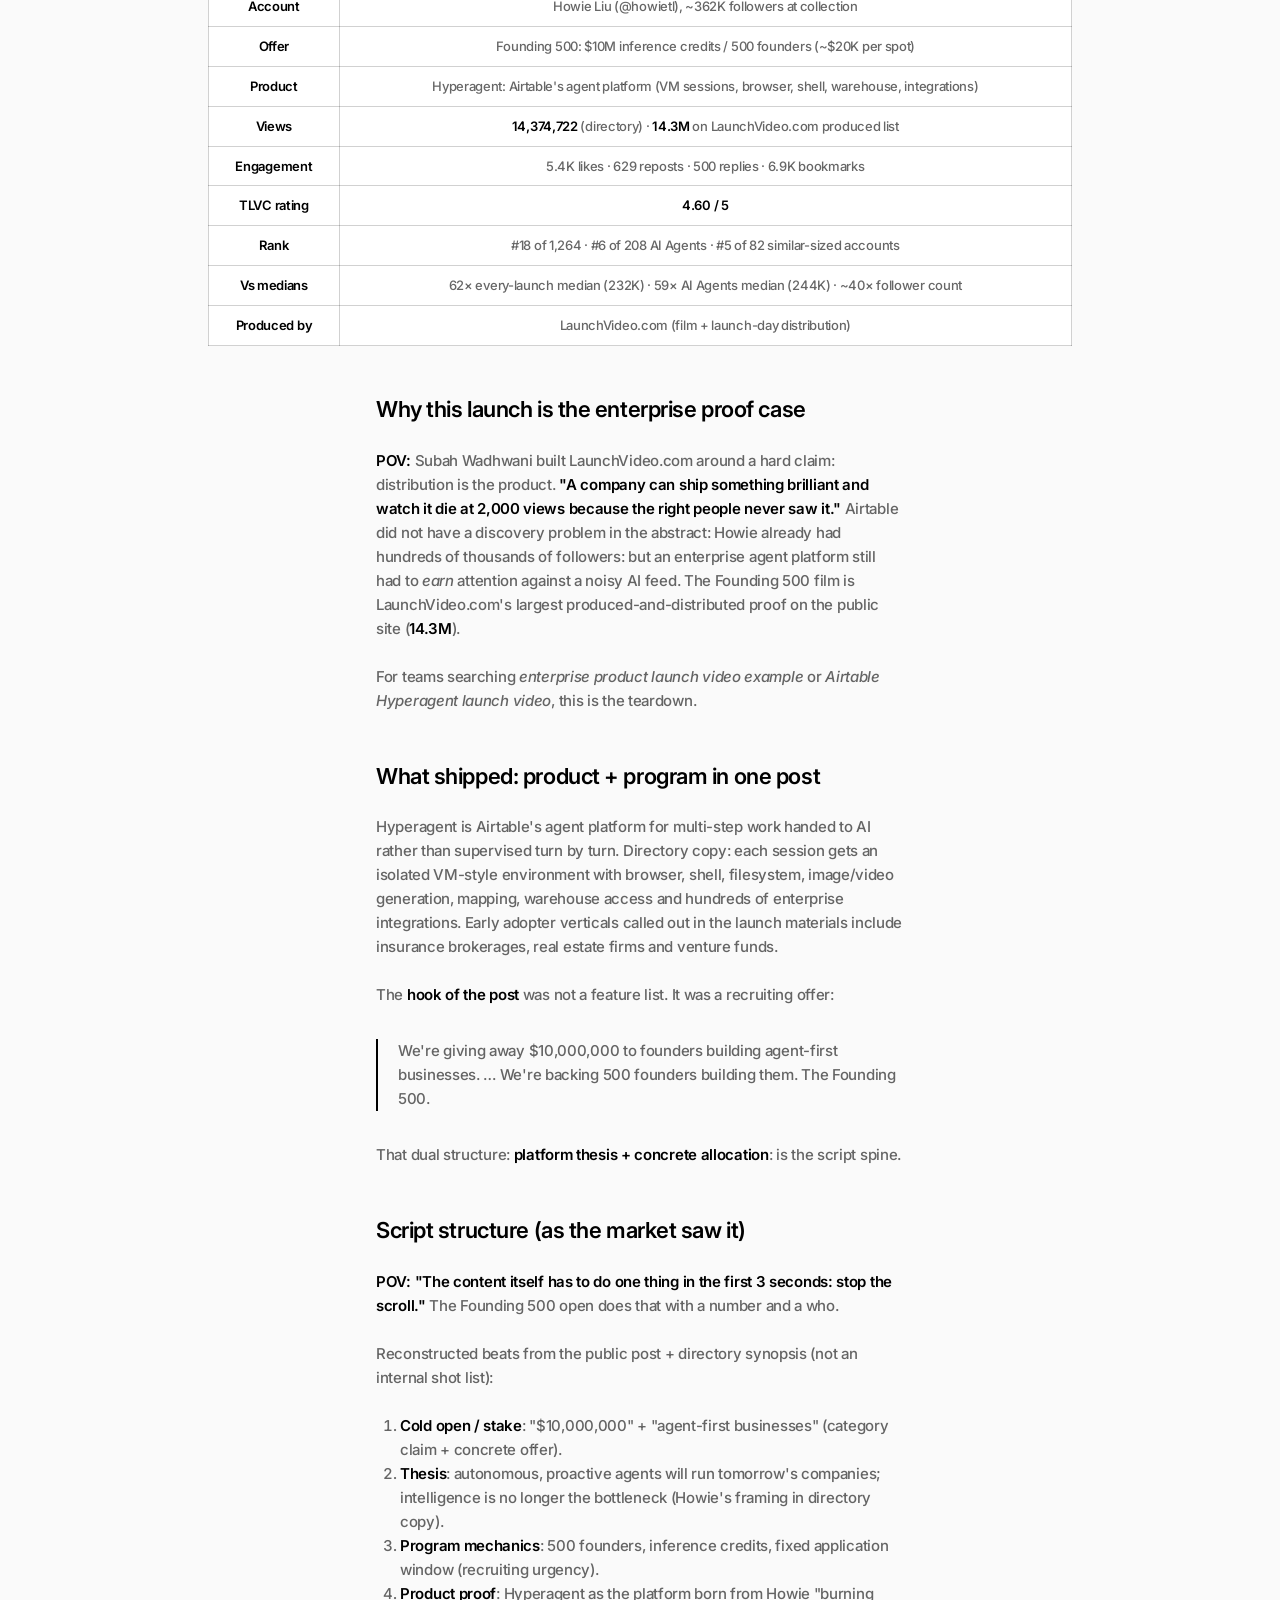
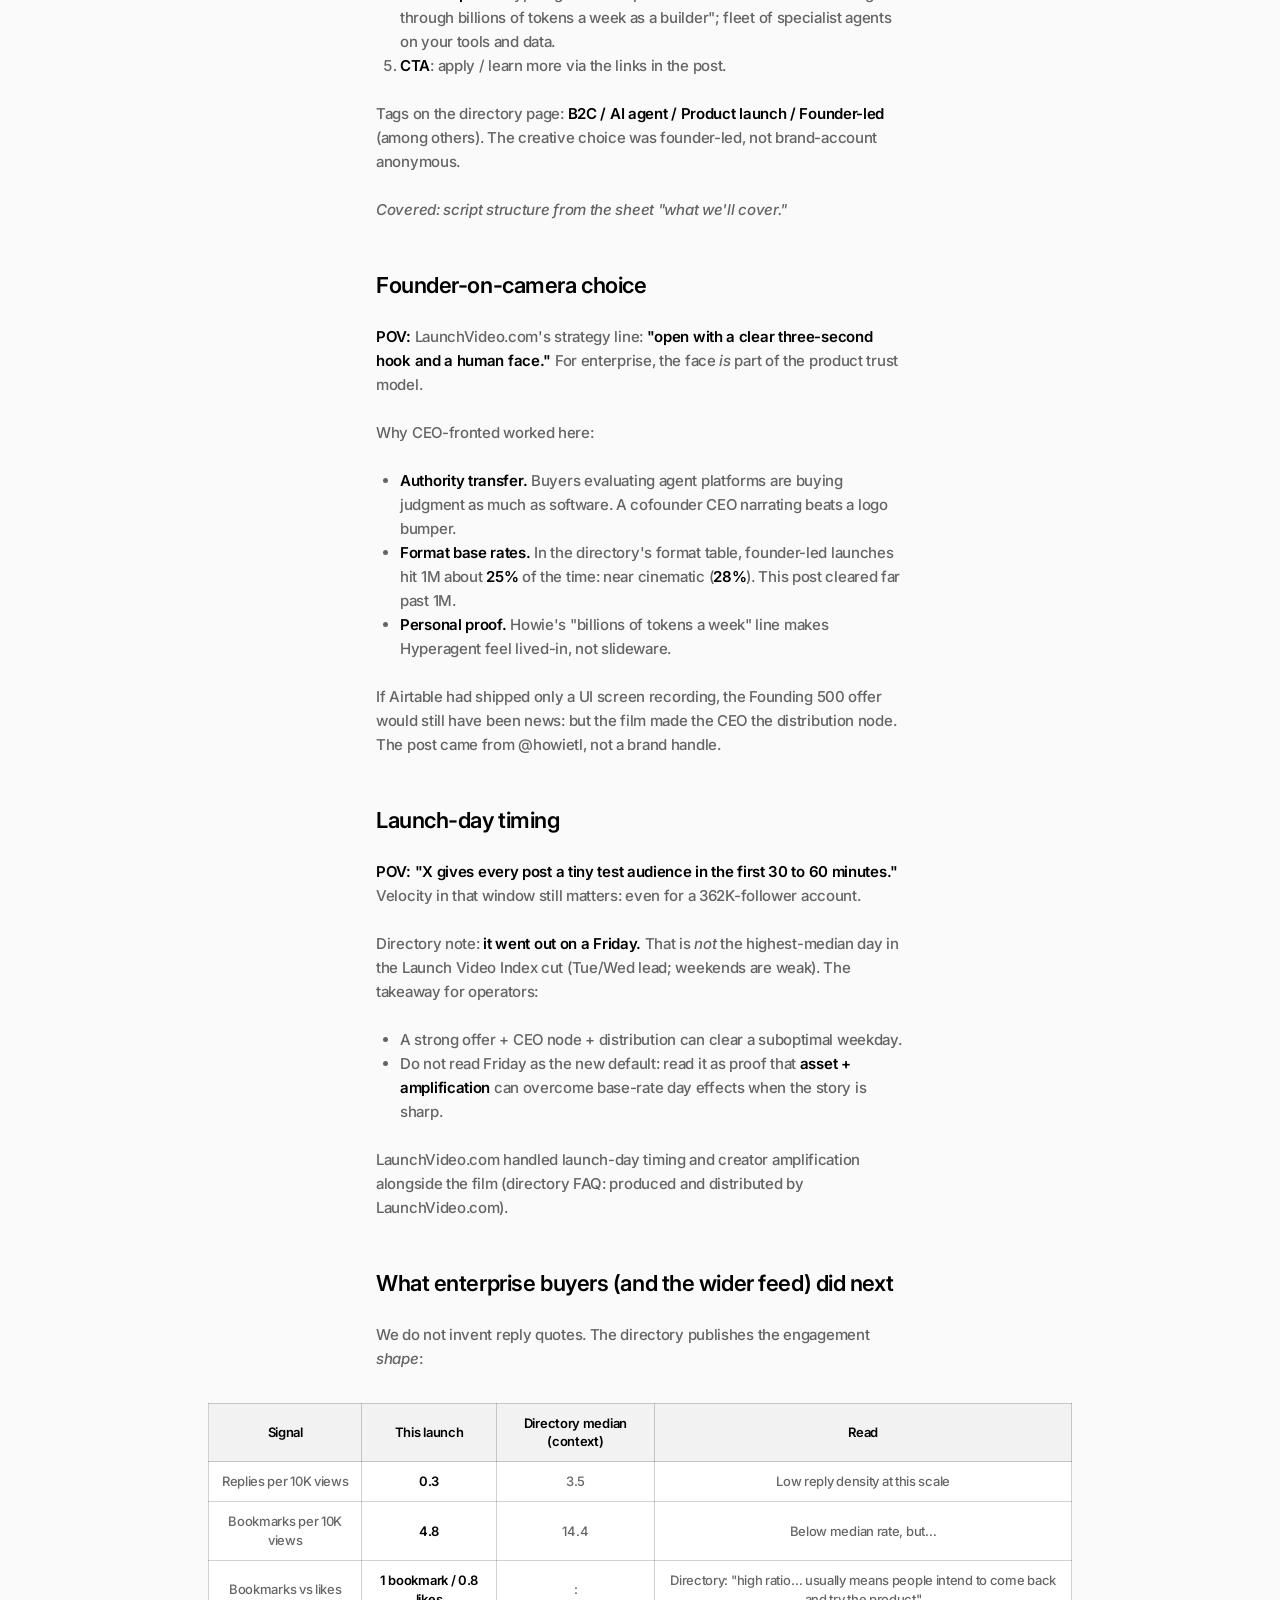
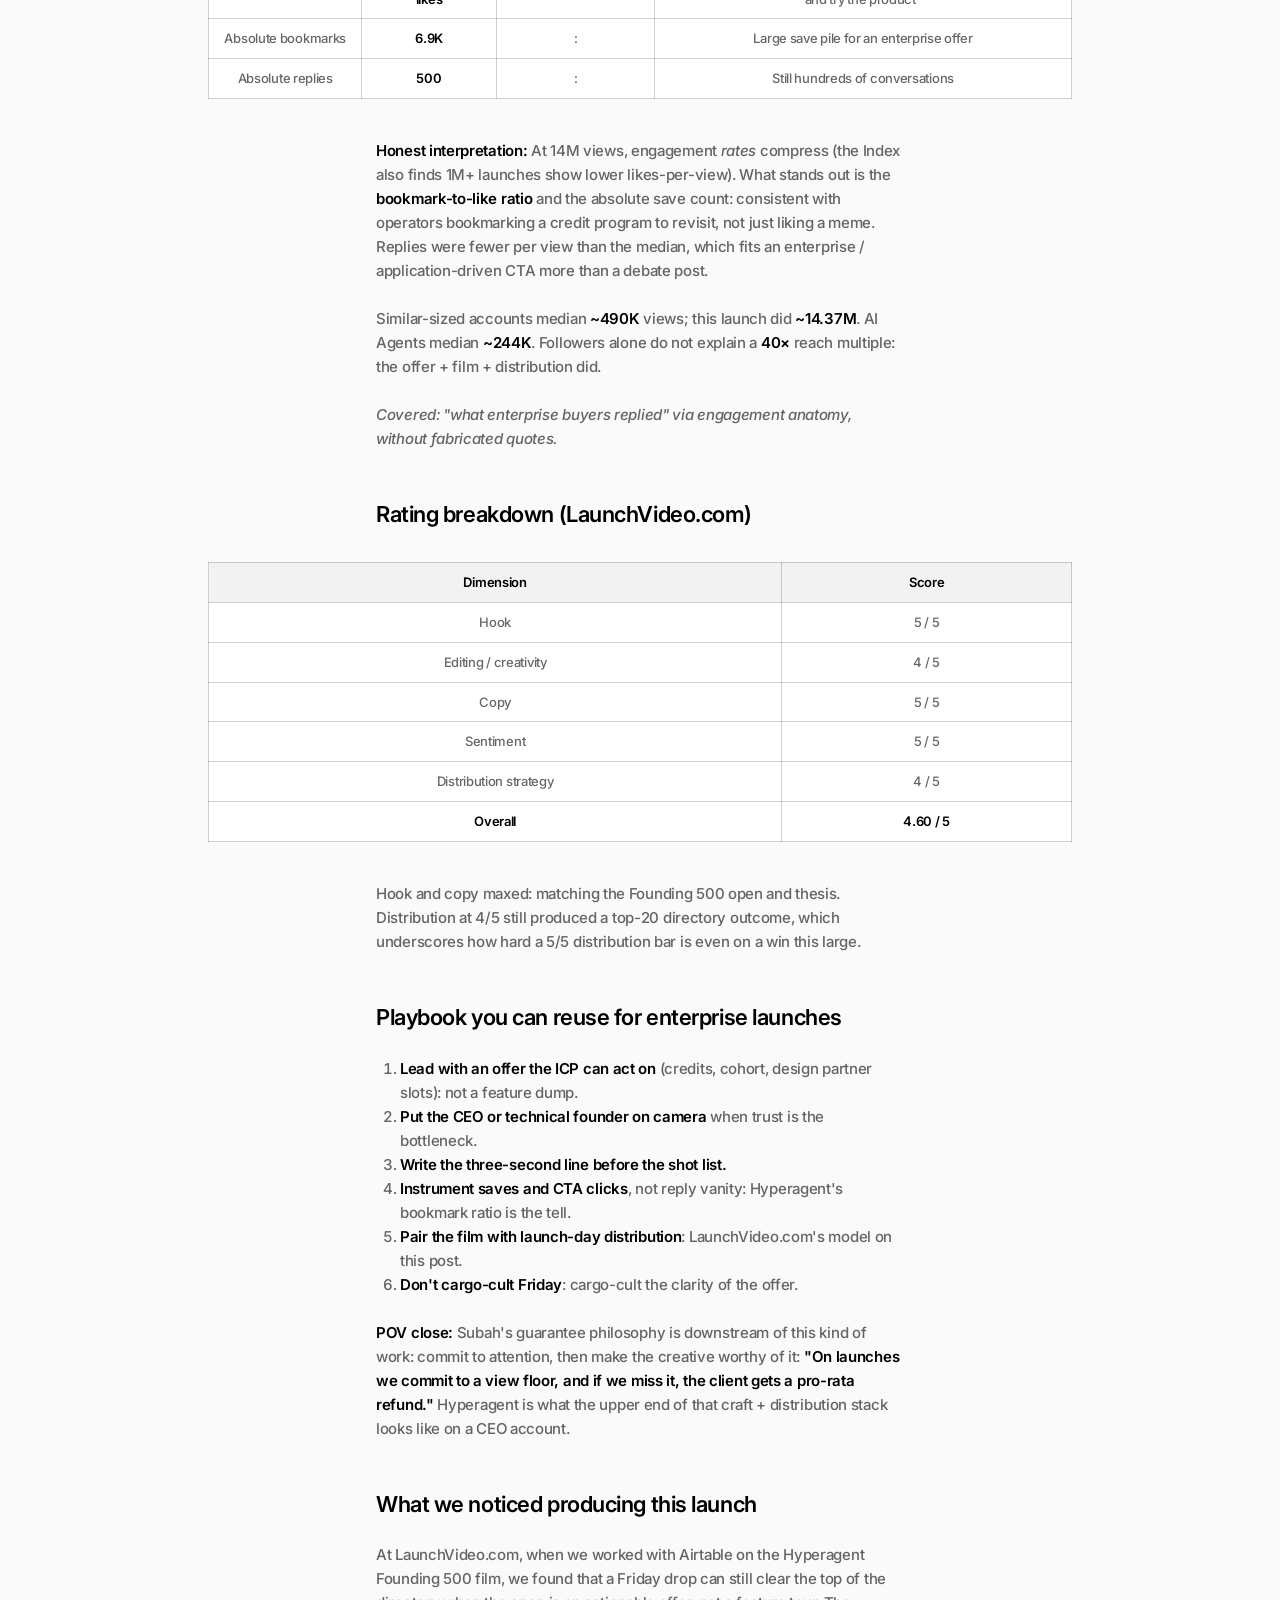
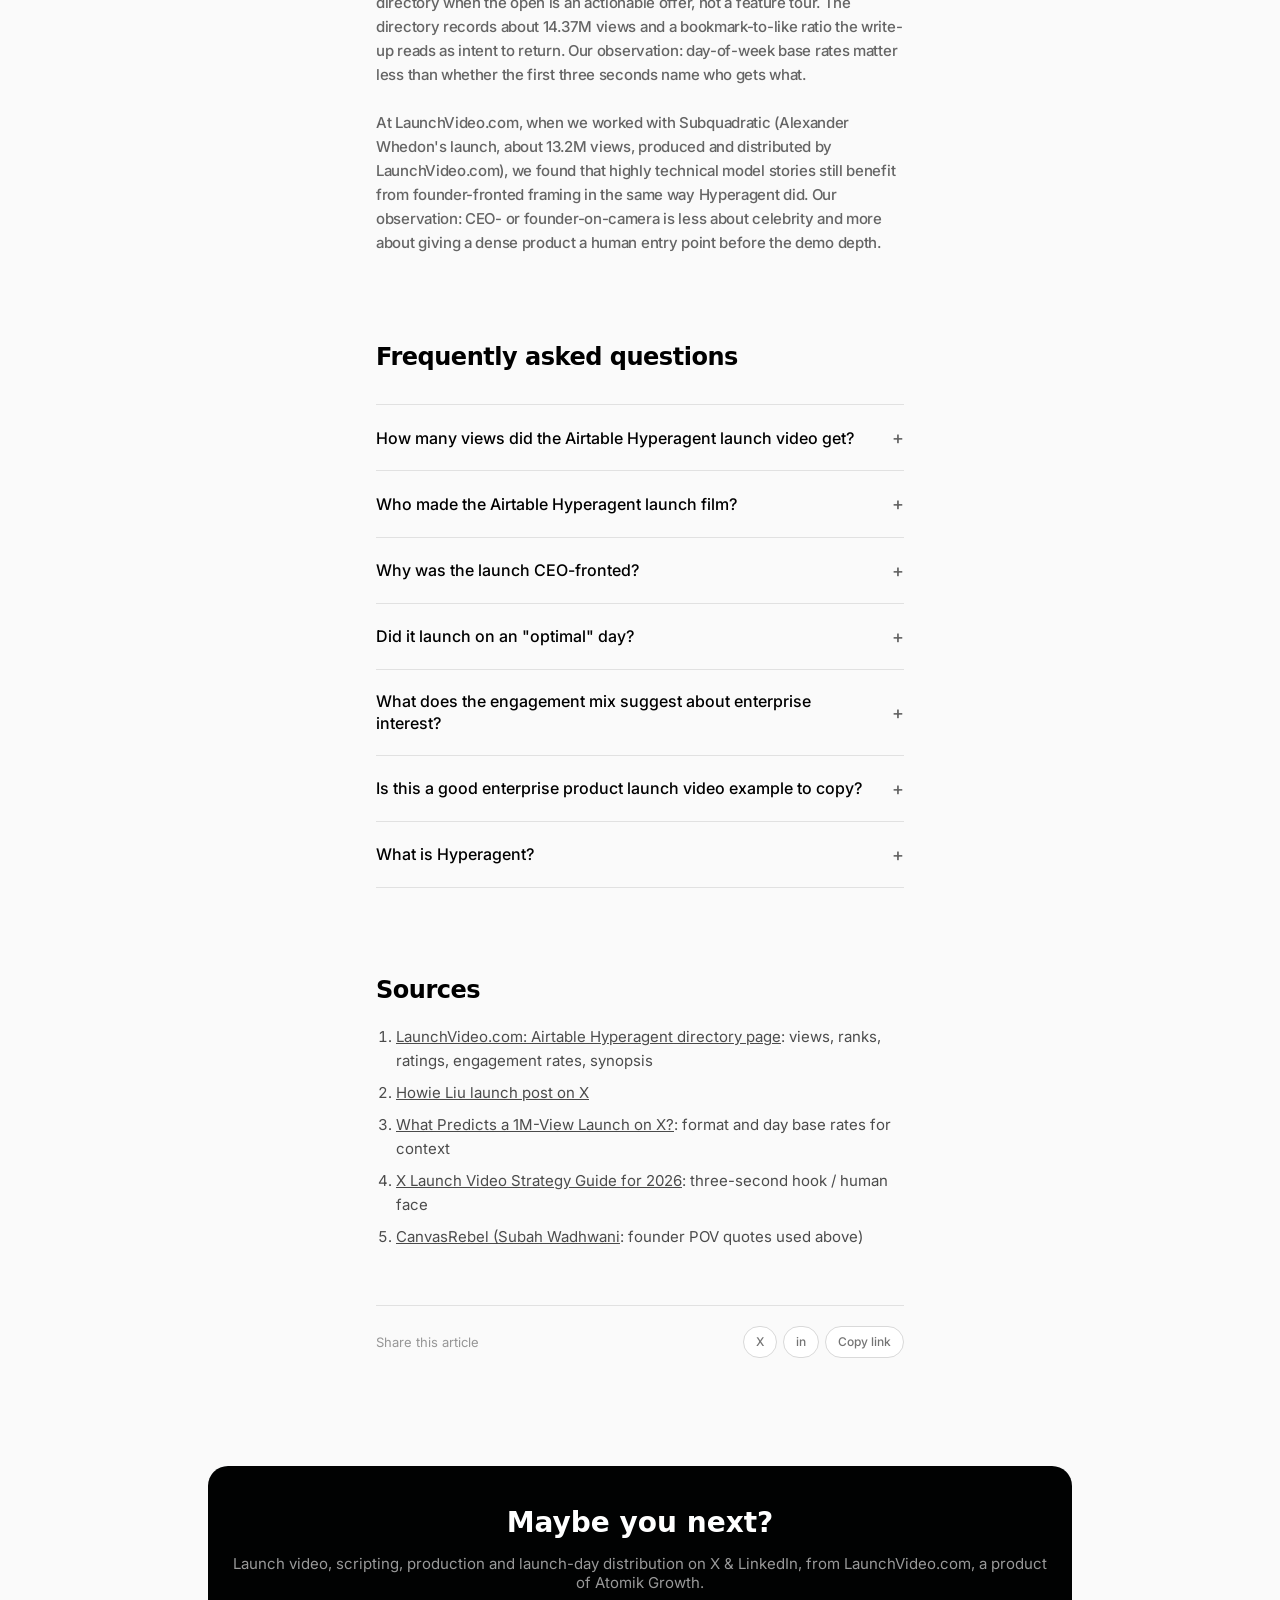
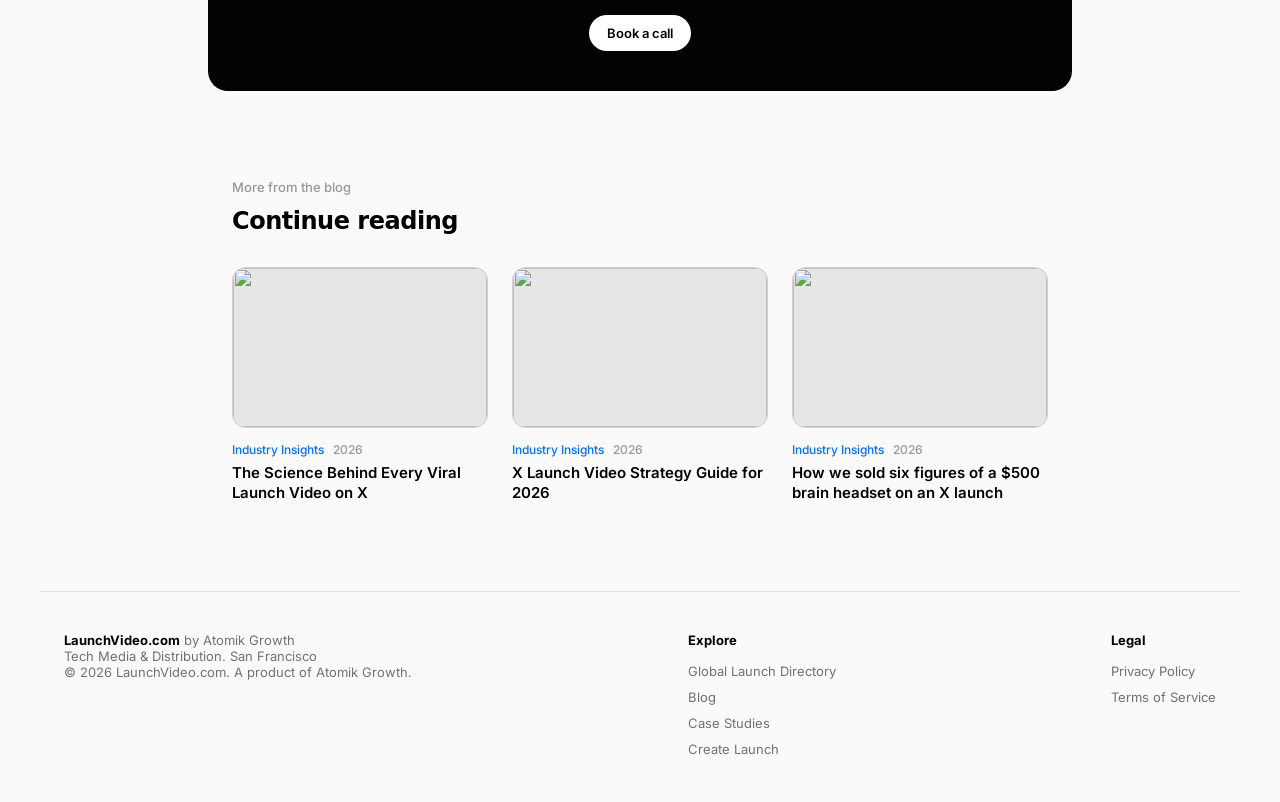
==== commit 5c5e93db: "Update 4 pillar previews: no llms.txt, no em dashes, bordered centered tables, insights, distributio" ====
--- a/airtable-hyperagent-14m-views-anatomy/index.html
+++ b/airtable-hyperagent-14m-views-anatomy/index.html
@@ -7,7 +7,7 @@
 <link rel="preconnect" href="https://fonts.googleapis.com"><link href="https://fonts.googleapis.com/css2?family=Inter:wght@400;450;500;600&display=swap" rel="stylesheet">
 <link href="https://api.fontshare.com/v2/css?f[]=switzer@400,500,600&display=swap" rel="stylesheet">
 <script type="application/ld+json">{"@context": "https://schema.org", "@type": "Article", "headline": "How Airtable's Hyperagent Launch Film Reached 14M Views: Anatomy of a CEO-Fronted Enterprise Launch", "description": "Anatomy of Howie Liu's Airtable Hyperagent launch on X (May 22, 2026): 14M views, CEO-fronted film, Founding 500 hook, timing and what enterprise buyers responded to.", "datePublished": "2026-11-03", "dateModified": "2026-11-03", "publisher": {"@type": "Organization", "name": "LaunchVideo.com", "url": "https://www.launchvideo.com/"}, "mainEntityOfPage": "https://www.launchvideo.com/blog/airtable-hyperagent-14m-views-anatomy"}</script>
-<script type="application/ld+json">{"@context": "https://schema.org", "@type": "FAQPage", "mainEntity": [{"@type": "Question", "name": "How many views did the Airtable Hyperagent launch video get?", "acceptedAnswer": {"@type": "Answer", "text": "The LaunchVideo.com directory records 14,374,722 views on Howie Liu's 22 May 2026 X post (~14M rounded). LaunchVideo.com's produced-and-distributed list cites 14.3M. Confirm against X analytics for the live count."}}, {"@type": "Question", "name": "Who made the Airtable Hyperagent launch film?", "acceptedAnswer": {"@type": "Answer", "text": "LaunchVideo.com produced and distributed the launch (film, timing and amplification), per the directory FAQ."}}, {"@type": "Question", "name": "Why was the launch CEO-fronted?", "acceptedAnswer": {"@type": "Answer", "text": "Enterprise agent platforms sell trust. A founder-led format puts Howie Liu's authority and personal builder proof in the first seconds \u2014 aligned with LaunchVideo.com's \"human face\" craft guidance and with founder-led 1M hit rates near cinematic in the directory."}}, {"@type": "Question", "name": "Did it launch on an \"optimal\" day?", "acceptedAnswer": {"@type": "Answer", "text": "It launched on a Friday. Directory-wide medians favour Tuesday/Wednesday, so this is a reminder that offer quality and distribution can outperform day base rates \u2014 not that Friday is best."}}, {"@type": "Question", "name": "What does the engagement mix suggest about enterprise interest?", "acceptedAnswer": {"@type": "Answer", "text": "Reply rate per view was low versus the directory median, but bookmarks were large in absolute terms with a high bookmark-to-like ratio \u2014 the directory's own read is that this pattern often means intent to return and try the product."}}, {"@type": "Question", "name": "Is this a good enterprise product launch video example to copy?", "acceptedAnswer": {"@type": "Answer", "text": "Yes as a structure example: offer-led open, CEO face, product thesis, clear CTA, paired distribution. Copy the beats; do not copy the credit amount or assume identical reach from a smaller account without a distribution plan."}}, {"@type": "Question", "name": "What is Hyperagent?", "acceptedAnswer": {"@type": "Answer", "text": "Airtable's agents platform for multi-step autonomous work across enterprise tools and data, launched publicly with the Founding 500 program in May 2026."}}]}</script>
+<script type="application/ld+json">{"@context": "https://schema.org", "@type": "FAQPage", "mainEntity": [{"@type": "Question", "name": "How many views did the Airtable Hyperagent launch video get?", "acceptedAnswer": {"@type": "Answer", "text": "The LaunchVideo.com directory records 14,374,722 views on Howie Liu's 22 May 2026 X post (~14M rounded). LaunchVideo.com's produced-and-distributed list cites 14.3M. Confirm against X analytics for the live count."}}, {"@type": "Question", "name": "Who made the Airtable Hyperagent launch film?", "acceptedAnswer": {"@type": "Answer", "text": "LaunchVideo.com produced and distributed the launch (film, timing and amplification), per the directory FAQ."}}, {"@type": "Question", "name": "Why was the launch CEO-fronted?", "acceptedAnswer": {"@type": "Answer", "text": "Enterprise agent platforms sell trust. A founder-led format puts Howie Liu's authority and personal builder proof in the first seconds: aligned with LaunchVideo.com's \"human face\" craft guidance and with founder-led 1M hit rates near cinematic in the directory."}}, {"@type": "Question", "name": "Did it launch on an \"optimal\" day?", "acceptedAnswer": {"@type": "Answer", "text": "It launched on a Friday. Directory-wide medians favour Tuesday/Wednesday, so this is a reminder that offer quality and distribution can outperform day base rates: not that Friday is best."}}, {"@type": "Question", "name": "What does the engagement mix suggest about enterprise interest?", "acceptedAnswer": {"@type": "Answer", "text": "Reply rate per view was low versus the directory median, but bookmarks were large in absolute terms with a high bookmark-to-like ratio: the directory's own read is that this pattern often means intent to return and try the product."}}, {"@type": "Question", "name": "Is this a good enterprise product launch video example to copy?", "acceptedAnswer": {"@type": "Answer", "text": "Yes as a structure example: offer-led open, CEO face, product thesis, clear CTA, paired distribution. Copy the beats; do not copy the credit amount or assume identical reach from a smaller account without a distribution plan."}}, {"@type": "Question", "name": "What is Hyperagent?", "acceptedAnswer": {"@type": "Answer", "text": "Airtable's agents platform for multi-step autonomous work across enterprise tools and data, launched publicly with the Founding 500 program in May 2026."}}]}</script>
 <style>
 :root{--font-switzer:"Switzer","switzer",system-ui,sans-serif;--font-inter:"Inter",system-ui,sans-serif;--blue:hsl(212 100% 48%)}
 *{box-sizing:border-box}body{margin:0;background:#FAFAFA;color:#000;font-family:var(--font-inter);-webkit-font-smoothing:antialiased}
@@ -54,6 +54,11 @@
 
 .byline{display:none!important} .author{display:none!important}
 header .dek{display:none!important}
+.article-content table{border-collapse:collapse!important;border:1px solid rgba(0,0,0,.18)!important;border-radius:0!important;overflow:visible!important}
+.article-content th,.article-content td{border:1px solid rgba(0,0,0,.18)!important;text-align:center!important;vertical-align:middle!important}
+.article-content tr:last-child td{border-bottom:1px solid rgba(0,0,0,.18)!important}
+.article-content img{max-width:100%;height:auto;border-radius:12px;border:1px solid rgba(0,0,0,.1);margin:1.25rem 0}
+.ctaband p{color:rgba(255,255,255,.6)}
 </style></head><body>
 <nav><a class="brand" href="https://www.launchvideo.com/">LaunchVideo.com<span>by Atomik Growth</span></a>
 <div class="links"><a href="https://www.launchvideo.com/directory">Directory</a><a href="https://www.launchvideo.com/#case-studies">Case Studies</a><a href="https://www.launchvideo.com/blog">Blog</a></div>
@@ -61,11 +66,11 @@
 <header><div class="eyebrow"><span class="cat">Case Studies</span><span class="dot"></span><time datetime="2026-11-03">Nov 3, 2026</time></div>
 <h1>How Airtable&#x27;s Hyperagent Launch Film Reached 14M Views: Anatomy of a CEO-Fronted Enterprise Launch</h1>
 </header>
-<div class="hero"><div>Featured image: Airtable Hyperagent launch film — 14M views anatomy (placeholder)</div></div>
+<div class="hero"><div>Featured image: Airtable Hyperagent launch film: 14M views anatomy (placeholder)</div></div>
 <section class="post"><article><div class="article-content"><blockquote>
-<p><strong>In short:</strong> On <strong>22 May 2026</strong>, Airtable CEO Howie Liu (@howietl) launched the <strong>Founding 500</strong> — $10M in inference credits for 500 agent-first founders — with a CEO-fronted film produced and distributed by LaunchVideo.com. The X post reached about <strong>14.37M views</strong> (directory rounds to <strong>14M</strong>; LaunchVideo.com's produced-launches list cites <strong>14.3M</strong>), <strong>5.4K likes</strong>, <strong>629 reposts</strong>, <strong>500 replies</strong> and <strong>6.9K bookmarks</strong>. LaunchVideo.com rated it <strong>4.60 / 5</strong> (hook 5, copy 5, sentiment 5, editing 4, distribution 4). It ranked <strong>#18 of 1,264</strong> tracked launches — about <strong>62×</strong> the directory median (~232K). This anatomy breaks down script structure, the founder-on-camera choice, Friday timing and what the engagement mix suggests enterprise buyers did next.</p>
+<p><strong>In short:</strong> On <strong>22 May 2026</strong>, Airtable CEO Howie Liu (@howietl) launched the <strong>Founding 500</strong>: $10M in inference credits for 500 agent-first founders: with a CEO-fronted film produced and distributed by LaunchVideo.com. The X post reached about <strong>14.37M views</strong> (directory rounds to <strong>14M</strong>; LaunchVideo.com's produced-launches list cites <strong>14.3M</strong>), <strong>5.4K likes</strong>, <strong>629 reposts</strong>, <strong>500 replies</strong> and <strong>6.9K bookmarks</strong>. LaunchVideo.com rated it <strong>4.60 / 5</strong> (hook 5, copy 5, sentiment 5, editing 4, distribution 4). It ranked <strong>#18 of 1,264</strong> tracked launches: about <strong>62×</strong> the directory median (~232K). This anatomy breaks down script structure, the founder-on-camera choice, Friday timing and what the engagement mix suggests enterprise buyers did next.</p>
 </blockquote>
-<p><em>Numbers below come from <a href="https://www.launchvideo.com/directory/airtable-hyperagent">launchvideo.com/directory/airtable-hyperagent</a> and LaunchVideo.com's produced-launches list. An older FAQ line on llms.txt still says 8.1M for this launch — treat <strong>14M / 14.3M</strong> as the directory-backed figures pending a FAQ sync.</em></p>
+<p><em>Numbers below come from <a href="https://www.launchvideo.com/directory/airtable-hyperagent">launchvideo.com/directory/airtable-hyperagent</a> and LaunchVideo.com's produced-launches list. An older FAQ line on LaunchVideo.com still says 8.1M for this launch: treat <strong>14M / 14.3M</strong> as the directory-backed figures pending a FAQ sync.</em></p>
 <h2 id="quick-facts">Quick facts</h2>
 <table>
 
@@ -80,11 +85,11 @@
 </tr>
 <tr>
 <td><strong>Offer</strong></td>
-<td>Founding 500 — $10M inference credits / 500 founders (~$20K per spot)</td>
+<td>Founding 500: $10M inference credits / 500 founders (~$20K per spot)</td>
 </tr>
 <tr>
 <td><strong>Product</strong></td>
-<td>Hyperagent — Airtable's agent platform (VM sessions, browser, shell, warehouse, integrations)</td>
+<td>Hyperagent: Airtable's agent platform (VM sessions, browser, shell, warehouse, integrations)</td>
 </tr>
 <tr>
 <td><strong>Views</strong></td>
@@ -113,7 +118,7 @@
 </tbody>
 </table>
 <h2 id="why-this-case">Why this launch is the enterprise proof case</h2>
-<p><strong>POV:</strong> Subah Wadhwani built LaunchVideo.com around a hard claim: distribution is the product. <strong>"A company can ship something brilliant and watch it die at 2,000 views because the right people never saw it."</strong> Airtable did not have a discovery problem in the abstract — Howie already had hundreds of thousands of followers — but an enterprise agent platform still had to <em>earn</em> attention against a noisy AI feed. The Founding 500 film is LaunchVideo.com's largest produced-and-distributed proof on the public site (<strong>14.3M</strong>).</p>
+<p><strong>POV:</strong> Subah Wadhwani built LaunchVideo.com around a hard claim: distribution is the product. <strong>"A company can ship something brilliant and watch it die at 2,000 views because the right people never saw it."</strong> Airtable did not have a discovery problem in the abstract: Howie already had hundreds of thousands of followers: but an enterprise agent platform still had to <em>earn</em> attention against a noisy AI feed. The Founding 500 film is LaunchVideo.com's largest produced-and-distributed proof on the public site (<strong>14.3M</strong>).</p>
 <p>For teams searching <em>enterprise product launch video example</em> or <em>Airtable Hyperagent launch video</em>, this is the teardown.</p>
 <h2 id="what-shipped">What shipped: product + program in one post</h2>
 <p>Hyperagent is Airtable's agent platform for multi-step work handed to AI rather than supervised turn by turn. Directory copy: each session gets an isolated VM-style environment with browser, shell, filesystem, image/video generation, mapping, warehouse access and hundreds of enterprise integrations. Early adopter verticals called out in the launch materials include insurance brokerages, real estate firms and venture funds.</p>
@@ -121,16 +126,16 @@
 <blockquote>
 <p>We're giving away $10,000,000 to founders building agent-first businesses. … We're backing 500 founders building them. The Founding 500.</p>
 </blockquote>
-<p>That dual structure — <strong>platform thesis + concrete allocation</strong> — is the script spine.</p>
+<p>That dual structure: <strong>platform thesis + concrete allocation</strong>: is the script spine.</p>
 <h2 id="script-structure">Script structure (as the market saw it)</h2>
 <p><strong>POV:</strong> <strong>"The content itself has to do one thing in the first 3 seconds: stop the scroll."</strong> The Founding 500 open does that with a number and a who.</p>
 <p>Reconstructed beats from the public post + directory synopsis (not an internal shot list):</p>
 <ol>
-<li><strong>Cold open / stake</strong> — "$10,000,000" + "agent-first businesses" (category claim + concrete offer).</li>
-<li><strong>Thesis</strong> — autonomous, proactive agents will run tomorrow's companies; intelligence is no longer the bottleneck (Howie's framing in directory copy).</li>
-<li><strong>Program mechanics</strong> — 500 founders, inference credits, fixed application window (recruiting urgency).</li>
-<li><strong>Product proof</strong> — Hyperagent as the platform born from Howie "burning through billions of tokens a week as a builder"; fleet of specialist agents on your tools and data.</li>
-<li><strong>CTA</strong> — apply / learn more via the links in the post.</li>
+<li><strong>Cold open / stake</strong>: "$10,000,000" + "agent-first businesses" (category claim + concrete offer).</li>
+<li><strong>Thesis</strong>: autonomous, proactive agents will run tomorrow's companies; intelligence is no longer the bottleneck (Howie's framing in directory copy).</li>
+<li><strong>Program mechanics</strong>: 500 founders, inference credits, fixed application window (recruiting urgency).</li>
+<li><strong>Product proof</strong>: Hyperagent as the platform born from Howie "burning through billions of tokens a week as a builder"; fleet of specialist agents on your tools and data.</li>
+<li><strong>CTA</strong>: apply / learn more via the links in the post.</li>
 </ol>
 <p>Tags on the directory page: <strong>B2C / AI agent / Product launch / Founder-led</strong> (among others). The creative choice was founder-led, not brand-account anonymous.</p>
 <p><em>Covered: script structure from the sheet "what we'll cover."</em></p>
@@ -139,16 +144,16 @@
 <p>Why CEO-fronted worked here:</p>
 <ul>
 <li><strong>Authority transfer.</strong> Buyers evaluating agent platforms are buying judgment as much as software. A cofounder CEO narrating beats a logo bumper.</li>
-<li><strong>Format base rates.</strong> In the directory's format table, founder-led launches hit 1M about <strong>25%</strong> of the time — near cinematic (<strong>28%</strong>). This post cleared far past 1M.</li>
+<li><strong>Format base rates.</strong> In the directory's format table, founder-led launches hit 1M about <strong>25%</strong> of the time: near cinematic (<strong>28%</strong>). This post cleared far past 1M.</li>
 <li><strong>Personal proof.</strong> Howie's "billions of tokens a week" line makes Hyperagent feel lived-in, not slideware.</li>
 </ul>
-<p>If Airtable had shipped only a UI screen recording, the Founding 500 offer would still have been news — but the film made the CEO the distribution node. The post came from @howietl, not a brand handle.</p>
+<p>If Airtable had shipped only a UI screen recording, the Founding 500 offer would still have been news: but the film made the CEO the distribution node. The post came from @howietl, not a brand handle.</p>
 <h2 id="timing">Launch-day timing</h2>
-<p><strong>POV:</strong> <strong>"X gives every post a tiny test audience in the first 30 to 60 minutes."</strong> Velocity in that window still matters — even for a 362K-follower account.</p>
+<p><strong>POV:</strong> <strong>"X gives every post a tiny test audience in the first 30 to 60 minutes."</strong> Velocity in that window still matters: even for a 362K-follower account.</p>
 <p>Directory note: <strong>it went out on a Friday.</strong> That is <em>not</em> the highest-median day in the Launch Video Index cut (Tue/Wed lead; weekends are weak). The takeaway for operators:</p>
 <ul>
 <li>A strong offer + CEO node + distribution can clear a suboptimal weekday.</li>
-<li>Do not read Friday as the new default — read it as proof that <strong>asset + amplification</strong> can overcome base-rate day effects when the story is sharp.</li>
+<li>Do not read Friday as the new default: read it as proof that <strong>asset + amplification</strong> can overcome base-rate day effects when the story is sharp.</li>
 </ul>
 <p>LaunchVideo.com handled launch-day timing and creator amplification alongside the film (directory FAQ: produced and distributed by LaunchVideo.com).</p>
 <h2 id="buyer-response">What enterprise buyers (and the wider feed) did next</h2>
@@ -178,25 +183,25 @@
 <tr>
 <td>Bookmarks vs likes</td>
 <td><strong>1 bookmark / 0.8 likes</strong></td>
-<td>—</td>
+<td>:</td>
 <td>Directory: "high ratio… usually means people intend to come back and try the product"</td>
 </tr>
 <tr>
 <td>Absolute bookmarks</td>
 <td><strong>6.9K</strong></td>
-<td>—</td>
+<td>:</td>
 <td>Large save pile for an enterprise offer</td>
 </tr>
 <tr>
 <td>Absolute replies</td>
 <td><strong>500</strong></td>
-<td>—</td>
+<td>:</td>
 <td>Still hundreds of conversations</td>
 </tr>
 </tbody>
 </table>
-<p><strong>Honest interpretation:</strong> At 14M views, engagement <em>rates</em> compress (the Index also finds 1M+ launches show lower likes-per-view). What stands out is the <strong>bookmark-to-like ratio</strong> and the absolute save count — consistent with operators bookmarking a credit program to revisit, not just liking a meme. Replies were fewer per view than the median, which fits an enterprise / application-driven CTA more than a debate post.</p>
-<p>Similar-sized accounts median <strong>~490K</strong> views; this launch did <strong>~14.37M</strong>. AI Agents median <strong>~244K</strong>. Followers alone do not explain a <strong>40×</strong> reach multiple — the offer + film + distribution did.</p>
+<p><strong>Honest interpretation:</strong> At 14M views, engagement <em>rates</em> compress (the Index also finds 1M+ launches show lower likes-per-view). What stands out is the <strong>bookmark-to-like ratio</strong> and the absolute save count: consistent with operators bookmarking a credit program to revisit, not just liking a meme. Replies were fewer per view than the median, which fits an enterprise / application-driven CTA more than a debate post.</p>
+<p>Similar-sized accounts median <strong>~490K</strong> views; this launch did <strong>~14.37M</strong>. AI Agents median <strong>~244K</strong>. Followers alone do not explain a <strong>40×</strong> reach multiple: the offer + film + distribution did.</p>
 <p><em>Covered: "what enterprise buyers replied" via engagement anatomy, without fabricated quotes.</em></p>
 <h2 id="rating">Rating breakdown (LaunchVideo.com)</h2>
 <table>
@@ -233,31 +238,33 @@
 </tr>
 </tbody>
 </table>
-<p>Hook and copy maxed — matching the Founding 500 open and thesis. Distribution at 4/5 still produced a top-20 directory outcome, which underscores how hard a 5/5 distribution bar is even on a win this large.</p>
+<p>Hook and copy maxed: matching the Founding 500 open and thesis. Distribution at 4/5 still produced a top-20 directory outcome, which underscores how hard a 5/5 distribution bar is even on a win this large.</p>
 <h2 id="playbook">Playbook you can reuse for enterprise launches</h2>
 <ol>
-<li><strong>Lead with an offer the ICP can act on</strong> (credits, cohort, design partner slots) — not a feature dump.</li>
+<li><strong>Lead with an offer the ICP can act on</strong> (credits, cohort, design partner slots): not a feature dump.</li>
 <li><strong>Put the CEO or technical founder on camera</strong> when trust is the bottleneck.</li>
 <li><strong>Write the three-second line before the shot list.</strong></li>
-<li><strong>Instrument saves and CTA clicks</strong>, not reply vanity — Hyperagent's bookmark ratio is the tell.</li>
-<li><strong>Pair the film with launch-day distribution</strong> — LaunchVideo.com's model on this post.</li>
-<li><strong>Don't cargo-cult Friday</strong> — cargo-cult the clarity of the offer.</li>
+<li><strong>Instrument saves and CTA clicks</strong>, not reply vanity: Hyperagent's bookmark ratio is the tell.</li>
+<li><strong>Pair the film with launch-day distribution</strong>: LaunchVideo.com's model on this post.</li>
+<li><strong>Don't cargo-cult Friday</strong>: cargo-cult the clarity of the offer.</li>
 </ol>
-<p><strong>POV close:</strong> Subah's guarantee philosophy is downstream of this kind of work — commit to attention, then make the creative worthy of it: <strong>"On launches we commit to a view floor, and if we miss it, the client gets a pro-rata refund."</strong> Hyperagent is what the upper end of that craft + distribution stack looks like on a CEO account.</p></div></article></section>
-<section class="faq" aria-labelledby="faq-h"><h2 id="faq-h">Frequently asked questions</h2><div class="faq-list"><details class="faq-item"><summary><span>How many views did the Airtable Hyperagent launch video get?</span><span class="plus" aria-hidden="true">+</span></summary><div class="faq-a"><p>The LaunchVideo.com directory records <strong>14,374,722</strong> views on Howie Liu's 22 May 2026 X post (~<strong>14M</strong> rounded). LaunchVideo.com's produced-and-distributed list cites <strong>14.3M</strong>. Confirm against X analytics for the live count.</p></div></details><details class="faq-item"><summary><span>Who made the Airtable Hyperagent launch film?</span><span class="plus" aria-hidden="true">+</span></summary><div class="faq-a"><p>LaunchVideo.com produced and distributed the launch (film, timing and amplification), per the directory FAQ.</p></div></details><details class="faq-item"><summary><span>Why was the launch CEO-fronted?</span><span class="plus" aria-hidden="true">+</span></summary><div class="faq-a"><p>Enterprise agent platforms sell trust. A founder-led format puts Howie Liu's authority and personal builder proof in the first seconds — aligned with LaunchVideo.com's "human face" craft guidance and with founder-led 1M hit rates near cinematic in the directory.</p></div></details><details class="faq-item"><summary><span>Did it launch on an &quot;optimal&quot; day?</span><span class="plus" aria-hidden="true">+</span></summary><div class="faq-a"><p>It launched on a <strong>Friday</strong>. Directory-wide medians favour Tuesday/Wednesday, so this is a reminder that offer quality and distribution can outperform day base rates — not that Friday is best.</p></div></details><details class="faq-item"><summary><span>What does the engagement mix suggest about enterprise interest?</span><span class="plus" aria-hidden="true">+</span></summary><div class="faq-a"><p>Reply rate per view was low versus the directory median, but bookmarks were large in absolute terms with a high bookmark-to-like ratio — the directory's own read is that this pattern often means intent to return and try the product.</p></div></details><details class="faq-item"><summary><span>Is this a good enterprise product launch video example to copy?</span><span class="plus" aria-hidden="true">+</span></summary><div class="faq-a"><p>Yes as a <strong>structure</strong> example: offer-led open, CEO face, product thesis, clear CTA, paired distribution. Copy the beats; do not copy the credit amount or assume identical reach from a smaller account without a distribution plan.</p></div></details><details class="faq-item"><summary><span>What is Hyperagent?</span><span class="plus" aria-hidden="true">+</span></summary><div class="faq-a"><p>Airtable's agents platform for multi-step autonomous work across enterprise tools and data, launched publicly with the Founding 500 program in May 2026.</p></div></details></div></section>
+<p><strong>POV close:</strong> Subah's guarantee philosophy is downstream of this kind of work: commit to attention, then make the creative worthy of it: <strong>"On launches we commit to a view floor, and if we miss it, the client gets a pro-rata refund."</strong> Hyperagent is what the upper end of that craft + distribution stack looks like on a CEO account.</p>
+<h2 id="first-hand-airtable">What we noticed producing this launch</h2>
+<p>At LaunchVideo.com, when we worked with Airtable on the Hyperagent Founding 500 film, we found that a Friday drop can still clear the top of the directory when the open is an actionable offer, not a feature tour. The directory records about 14.37M views and a bookmark-to-like ratio the write-up reads as intent to return. Our observation: day-of-week base rates matter less than whether the first three seconds name who gets what.</p>
+<p>At LaunchVideo.com, when we worked with Subquadratic (Alexander Whedon's launch, about 13.2M views, produced and distributed by LaunchVideo.com), we found that highly technical model stories still benefit from founder-fronted framing in the same way Hyperagent did. Our observation: CEO- or founder-on-camera is less about celebrity and more about giving a dense product a human entry point before the demo depth.</p></div></article></section>
+<section class="faq" aria-labelledby="faq-h"><h2 id="faq-h">Frequently asked questions</h2><div class="faq-list"><details class="faq-item"><summary><span>How many views did the Airtable Hyperagent launch video get?</span><span class="plus" aria-hidden="true">+</span></summary><div class="faq-a"><p>The LaunchVideo.com directory records <strong>14,374,722</strong> views on Howie Liu's 22 May 2026 X post (~<strong>14M</strong> rounded). LaunchVideo.com's produced-and-distributed list cites <strong>14.3M</strong>. Confirm against X analytics for the live count.</p></div></details><details class="faq-item"><summary><span>Who made the Airtable Hyperagent launch film?</span><span class="plus" aria-hidden="true">+</span></summary><div class="faq-a"><p>LaunchVideo.com produced and distributed the launch (film, timing and amplification), per the directory FAQ.</p></div></details><details class="faq-item"><summary><span>Why was the launch CEO-fronted?</span><span class="plus" aria-hidden="true">+</span></summary><div class="faq-a"><p>Enterprise agent platforms sell trust. A founder-led format puts Howie Liu's authority and personal builder proof in the first seconds: aligned with LaunchVideo.com's "human face" craft guidance and with founder-led 1M hit rates near cinematic in the directory.</p></div></details><details class="faq-item"><summary><span>Did it launch on an &quot;optimal&quot; day?</span><span class="plus" aria-hidden="true">+</span></summary><div class="faq-a"><p>It launched on a <strong>Friday</strong>. Directory-wide medians favour Tuesday/Wednesday, so this is a reminder that offer quality and distribution can outperform day base rates: not that Friday is best.</p></div></details><details class="faq-item"><summary><span>What does the engagement mix suggest about enterprise interest?</span><span class="plus" aria-hidden="true">+</span></summary><div class="faq-a"><p>Reply rate per view was low versus the directory median, but bookmarks were large in absolute terms with a high bookmark-to-like ratio: the directory's own read is that this pattern often means intent to return and try the product.</p></div></details><details class="faq-item"><summary><span>Is this a good enterprise product launch video example to copy?</span><span class="plus" aria-hidden="true">+</span></summary><div class="faq-a"><p>Yes as a <strong>structure</strong> example: offer-led open, CEO face, product thesis, clear CTA, paired distribution. Copy the beats; do not copy the credit amount or assume identical reach from a smaller account without a distribution plan.</p></div></details><details class="faq-item"><summary><span>What is Hyperagent?</span><span class="plus" aria-hidden="true">+</span></summary><div class="faq-a"><p>Airtable's agents platform for multi-step autonomous work across enterprise tools and data, launched publicly with the Founding 500 program in May 2026.</p></div></details></div></section>
 <section class="faq sources-sec" aria-labelledby="sources">
 <h2 id="sources">Sources</h2>
 <ol>
-<li><a href="https://www.launchvideo.com/directory/airtable-hyperagent">LaunchVideo.com — Airtable Hyperagent directory page</a> — views, ranks, ratings, engagement rates, synopsis</li>
+<li><a href="https://www.launchvideo.com/directory/airtable-hyperagent">LaunchVideo.com: Airtable Hyperagent directory page</a>: views, ranks, ratings, engagement rates, synopsis</li>
 <li><a href="https://x.com/howietl/status/2057823823526014990" target="_blank" rel="noopener noreferrer">Howie Liu launch post on X</a></li>
-<li><a href="https://www.launchvideo.com/llms.txt">LaunchVideo.com llms.txt</a> — produced list (14.3M) and FAQ (note 8.1M discrepancy)</li>
-<li><a href="https://www.atomikgrowth.com/blog/what-predicts-a-1m-view-launch-on-x" target="_blank" rel="noopener noreferrer">What Predicts a 1M-View Launch on X?</a> — format and day base rates for context</li>
-<li><a href="https://www.atomikgrowth.com/blog/x-launch-video-strategy-guide-for-2026-specs-to-strategy" target="_blank" rel="noopener noreferrer">X Launch Video Strategy Guide for 2026</a> — three-second hook / human face</li>
-<li><a href="https://canvasrebel.com/meet-subah-wadhwani/" target="_blank" rel="noopener noreferrer">CanvasRebel — Subah Wadhwani</a> — founder POV quotes used above</li>
+<li><a href="https://www.atomikgrowth.com/blog/what-predicts-a-1m-view-launch-on-x" target="_blank" rel="noopener noreferrer">What Predicts a 1M-View Launch on X?</a>: format and day base rates for context</li>
+<li><a href="https://www.atomikgrowth.com/blog/x-launch-video-strategy-guide-for-2026-specs-to-strategy" target="_blank" rel="noopener noreferrer">X Launch Video Strategy Guide for 2026</a>: three-second hook / human face</li>
+<li><a href="https://canvasrebel.com/meet-subah-wadhwani/" target="_blank" rel="noopener noreferrer">CanvasRebel (Subah Wadhwani</a>: founder POV quotes used above)</li>
 </ol>
 </section>
 <div class="share"><div class="row"><span>Share this article</span><span class="btns"><a href="https://twitter.com/intent/tweet?url=https%3A%2F%2Fwww.launchvideo.com%2Fblog%2Fairtable-hyperagent-14m-views-anatomy">X</a><a href="https://www.linkedin.com/sharing/share-offsite/?url=https%3A%2F%2Fwww.launchvideo.com%2Fblog%2Fairtable-hyperagent-14m-views-anatomy">in</a><button type="button">Copy link</button></span></div></div>
-<div class="ctaband"><h3>Maybe you next?</h3><p>Launch video, scripting, production and launch-day distribution on X &amp; LinkedIn — from LaunchVideo.com, a product of Atomik Growth.</p><a href="https://calendly.com/d/dtj2-w7z-3fy/tlvc-intro-call">Book a call</a></div>
+<div class="ctaband"><h3>Maybe you next?</h3><p>Launch video, scripting, production and launch-day distribution on X &amp; LinkedIn, from LaunchVideo.com, a product of Atomik Growth.</p><a href="https://calendly.com/d/dtj2-w7z-3fy/tlvc-intro-call">Book a call</a></div>
 <section class="related"><p class="k">More from the blog</p><h3>Continue reading</h3><div class="grid"><a class="card" href="https://www.launchvideo.com/blog/the-science-behind-every-viral-launch-video-on-x"><div class="thumb"><img src="https://pimkkrsopwrnqbjbbvms.supabase.co/storage/v1/object/public/blog-images/featured/1782846828199-q0nrph.jpg" alt="" loading="lazy"></div><p class="meta">Industry Insights <span>2026</span></p><p class="ct">The Science Behind Every Viral Launch Video on X</p></a><a class="card" href="https://www.launchvideo.com/blog/x-launch-video-strategy-guide-for-2026-specs-to-strategy"><div class="thumb"><img src="https://pimkkrsopwrnqbjbbvms.supabase.co/storage/v1/object/public/blog-images/featured/1781126109523-vd4z57.jpg" alt="" loading="lazy"></div><p class="meta">Industry Insights <span>2026</span></p><p class="ct">X Launch Video Strategy Guide for 2026</p></a><a class="card" href="https://www.launchvideo.com/blog/how-we-sold-six-figures-of-a-500-brain-headset-on-an-x-launch"><div class="thumb"><img src="https://pimkkrsopwrnqbjbbvms.supabase.co/storage/v1/object/public/blog-images/featured/1780542050068-ygcta.png" alt="" loading="lazy"></div><p class="meta">Industry Insights <span>2026</span></p><p class="ct">How we sold six figures of a $500 brain headset on an X launch</p></a></div></section>
 <footer><div><b style="color:#000">LaunchVideo.com</b> by Atomik Growth<br>Tech Media &amp; Distribution. San Francisco<br>© 2026 LaunchVideo.com. A product of Atomik Growth.</div>
 <div><h5>Explore</h5><ul><li><a href="https://www.launchvideo.com/directory">Global Launch Directory</a></li><li><a href="https://www.launchvideo.com/blog">Blog</a></li><li><a href="https://www.launchvideo.com/#case-studies">Case Studies</a></li><li><a href="https://www.launchvideo.com/host/events/new">Create Launch</a></li></ul></div>
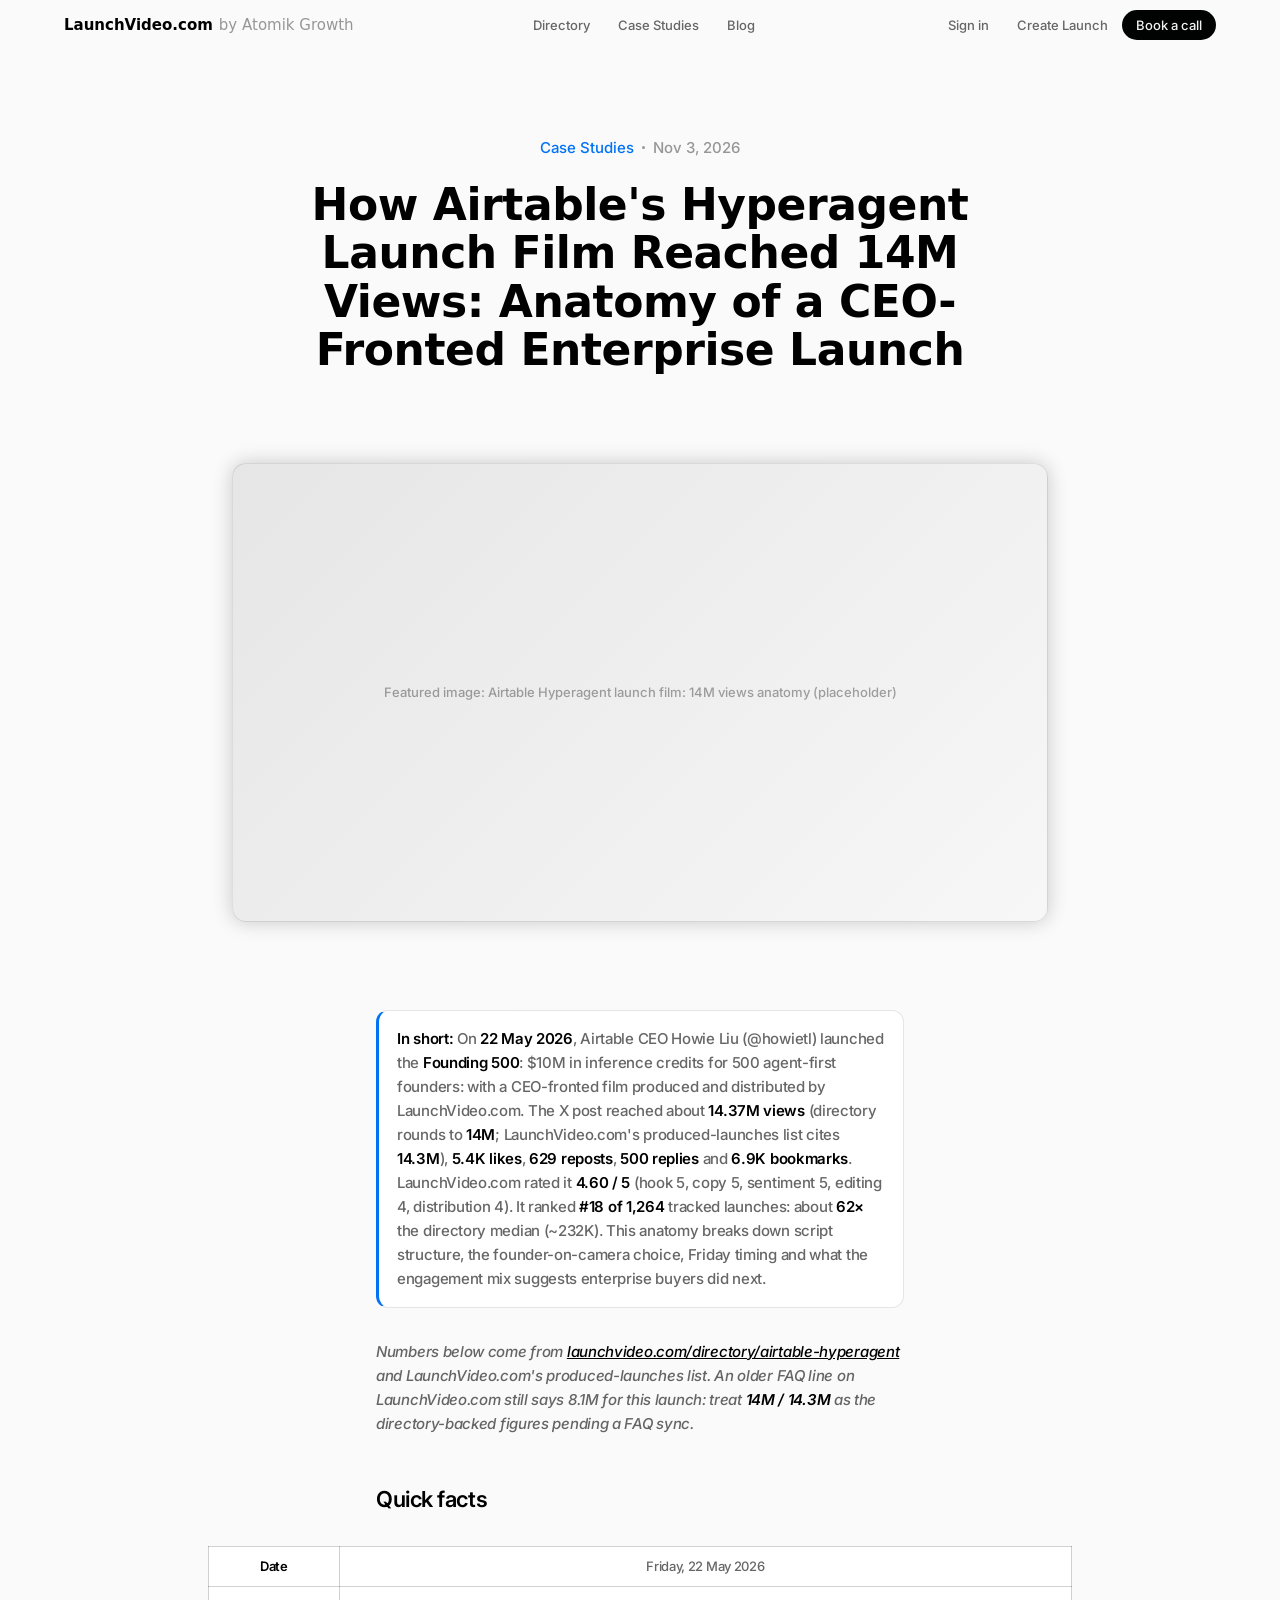
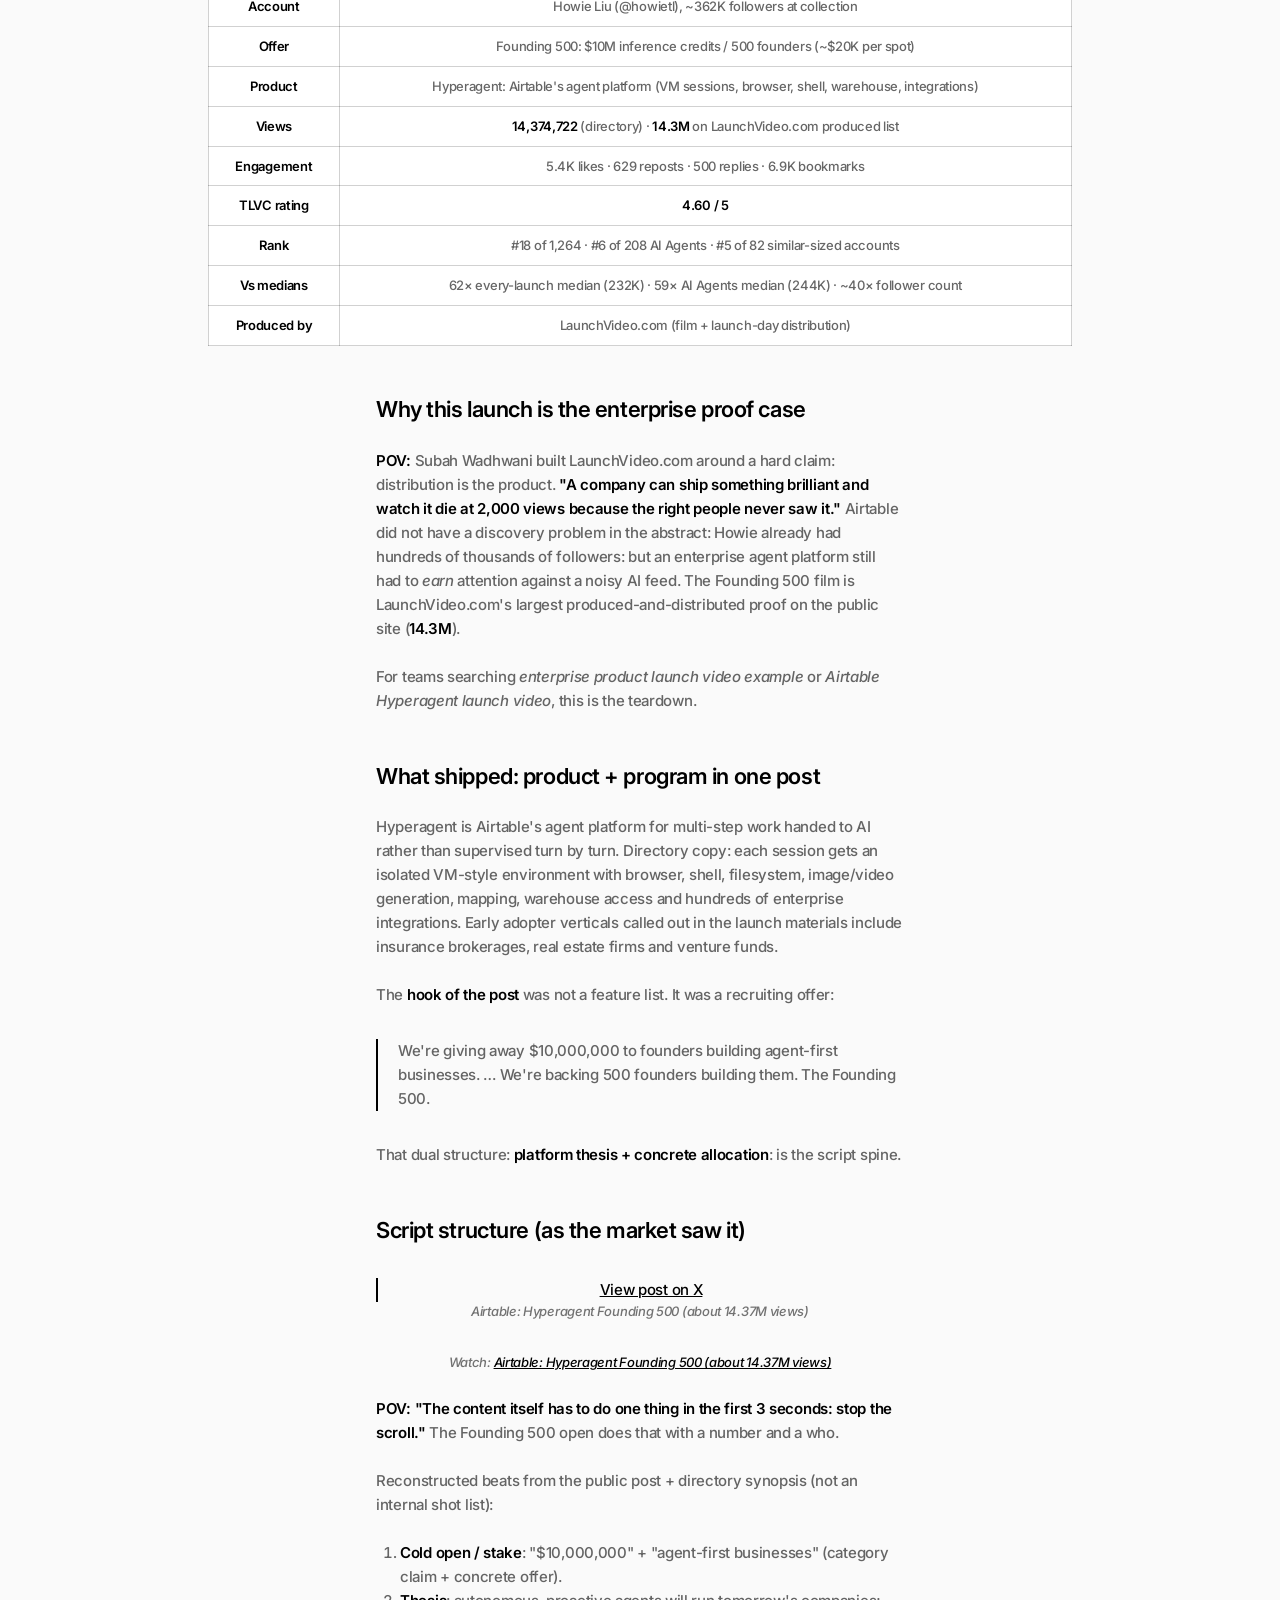
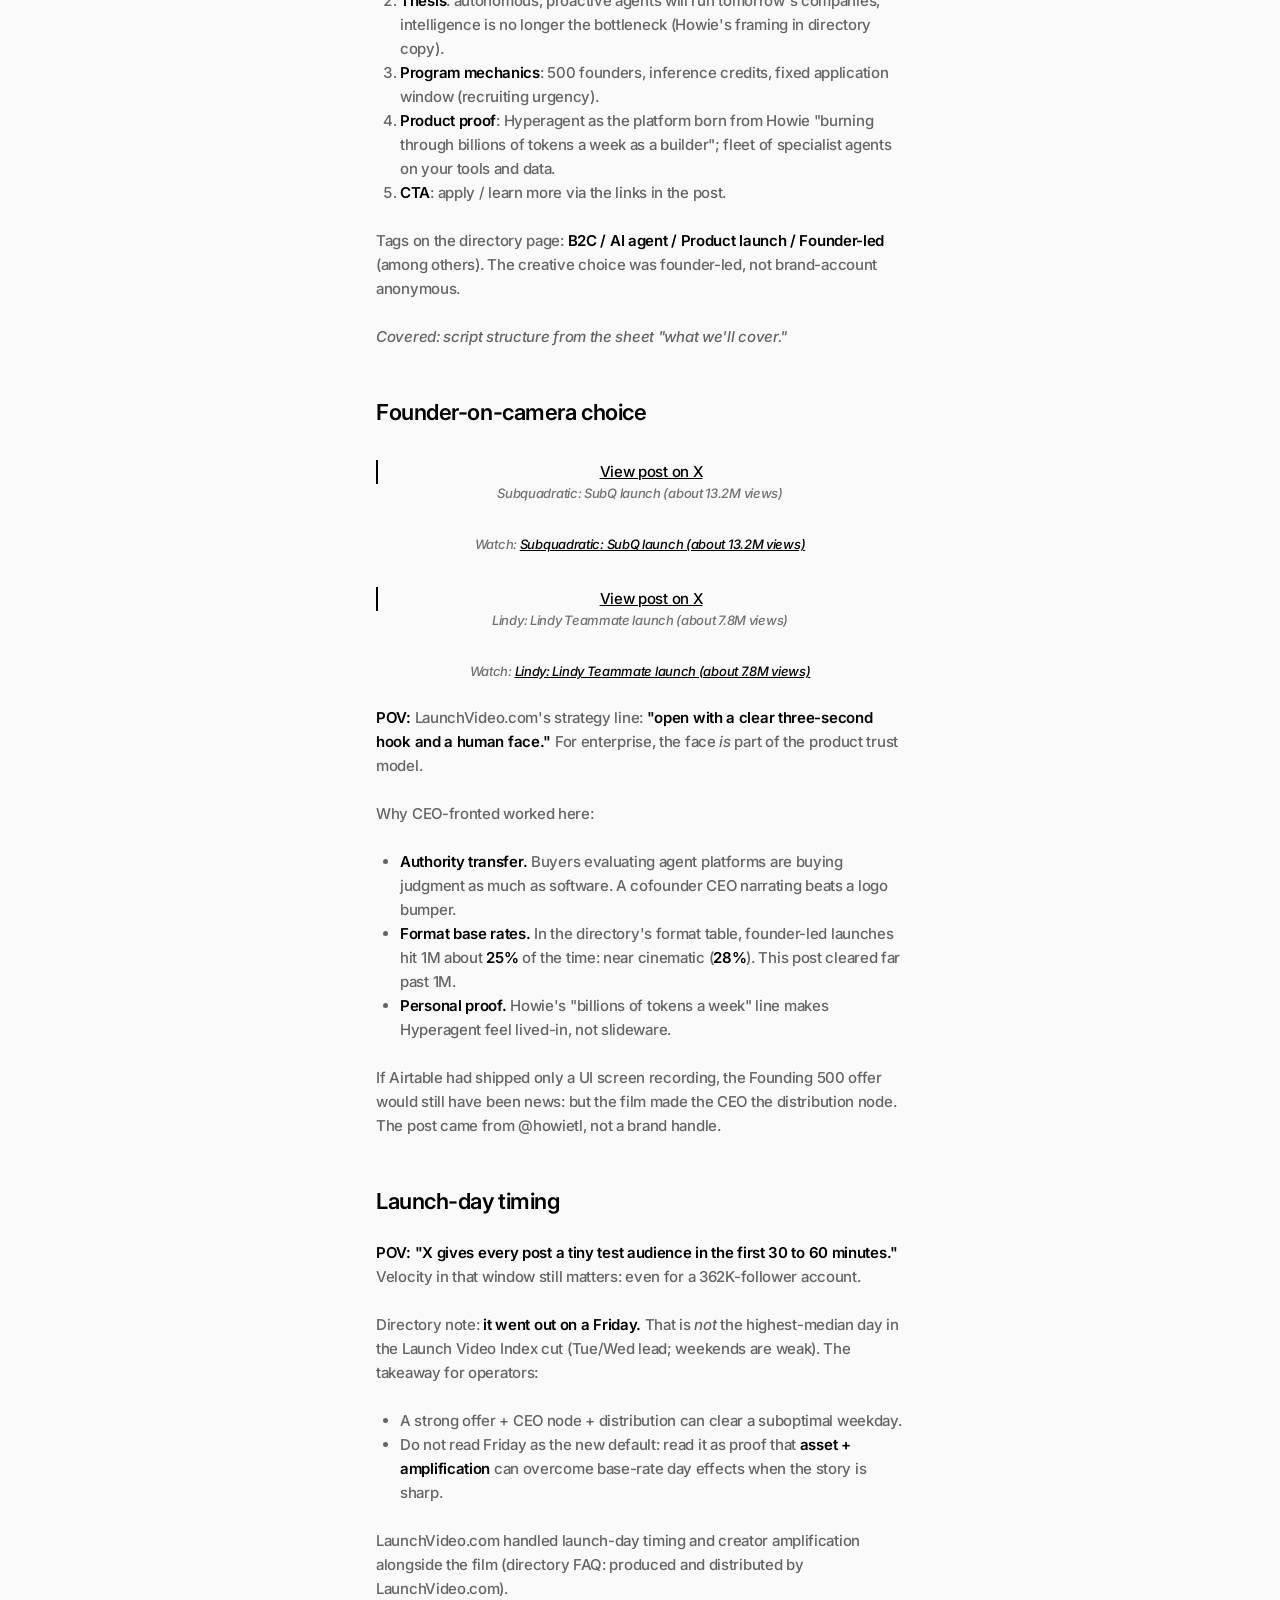
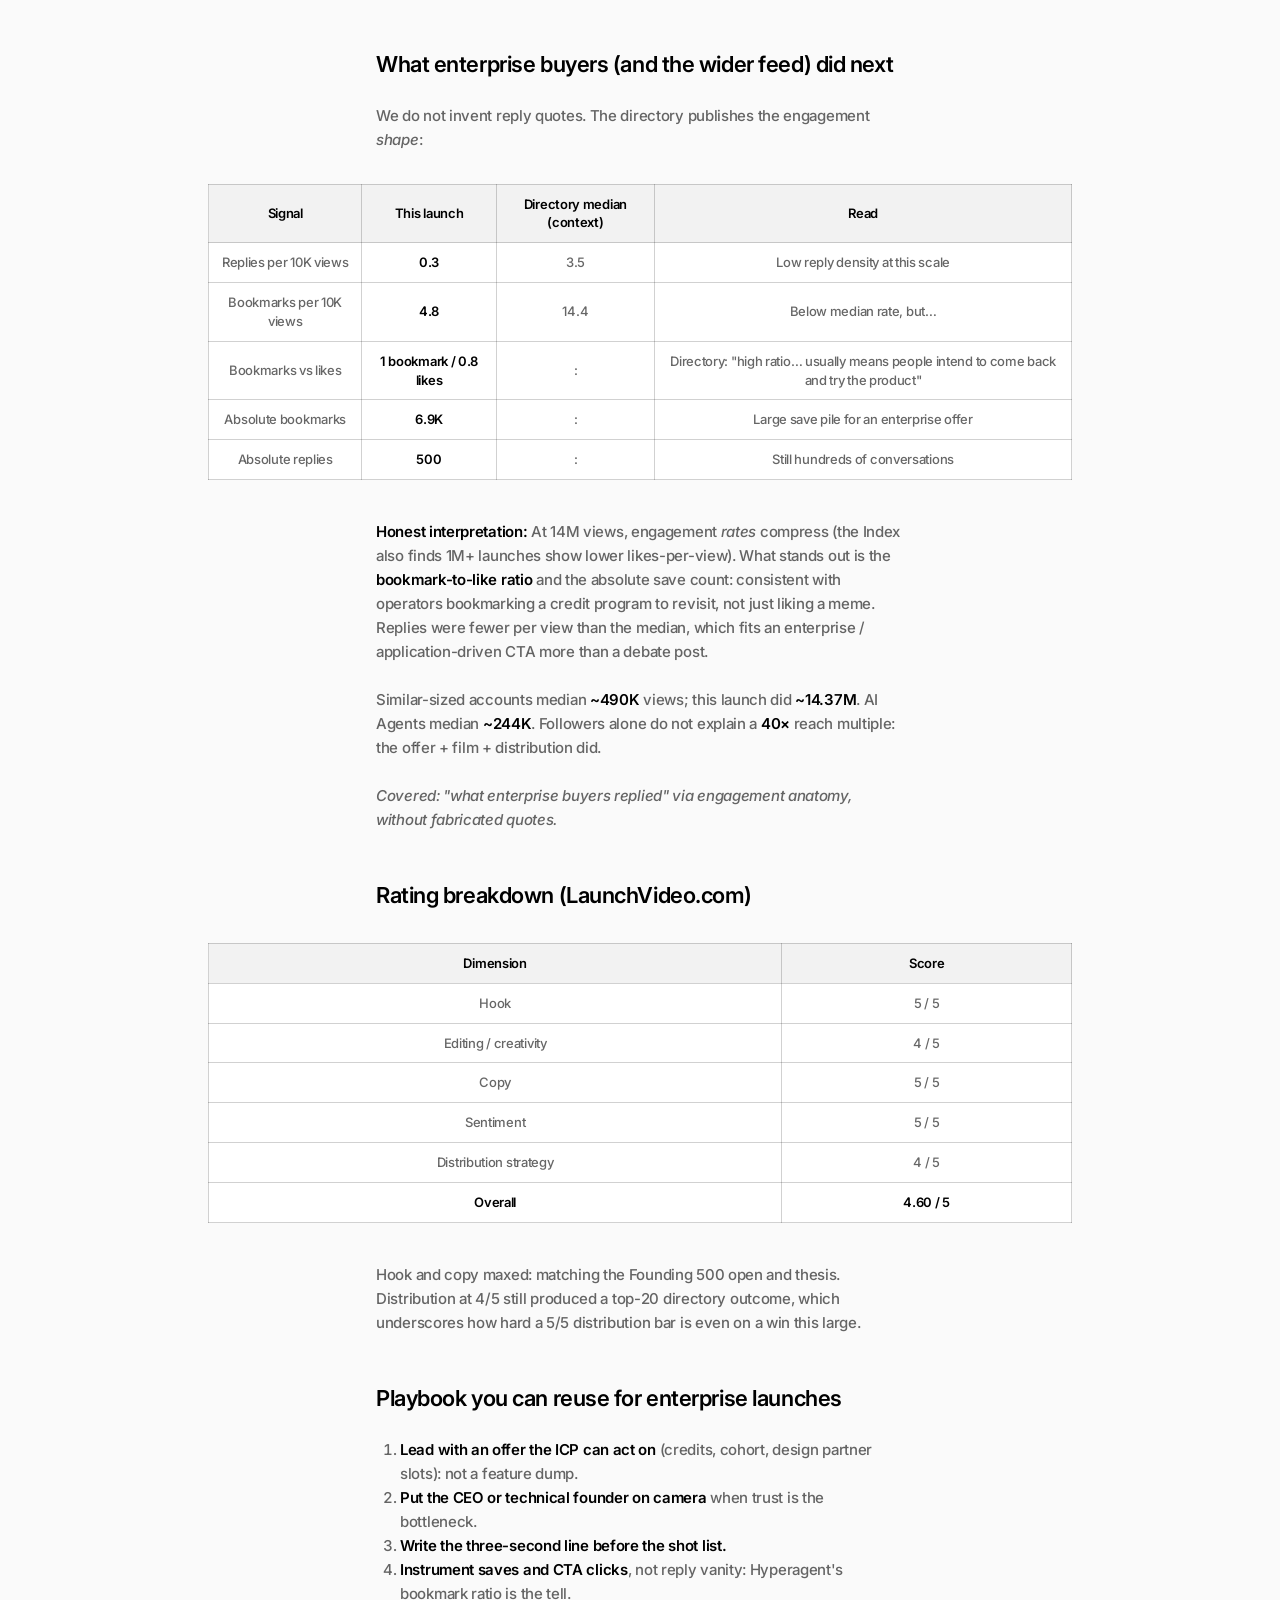
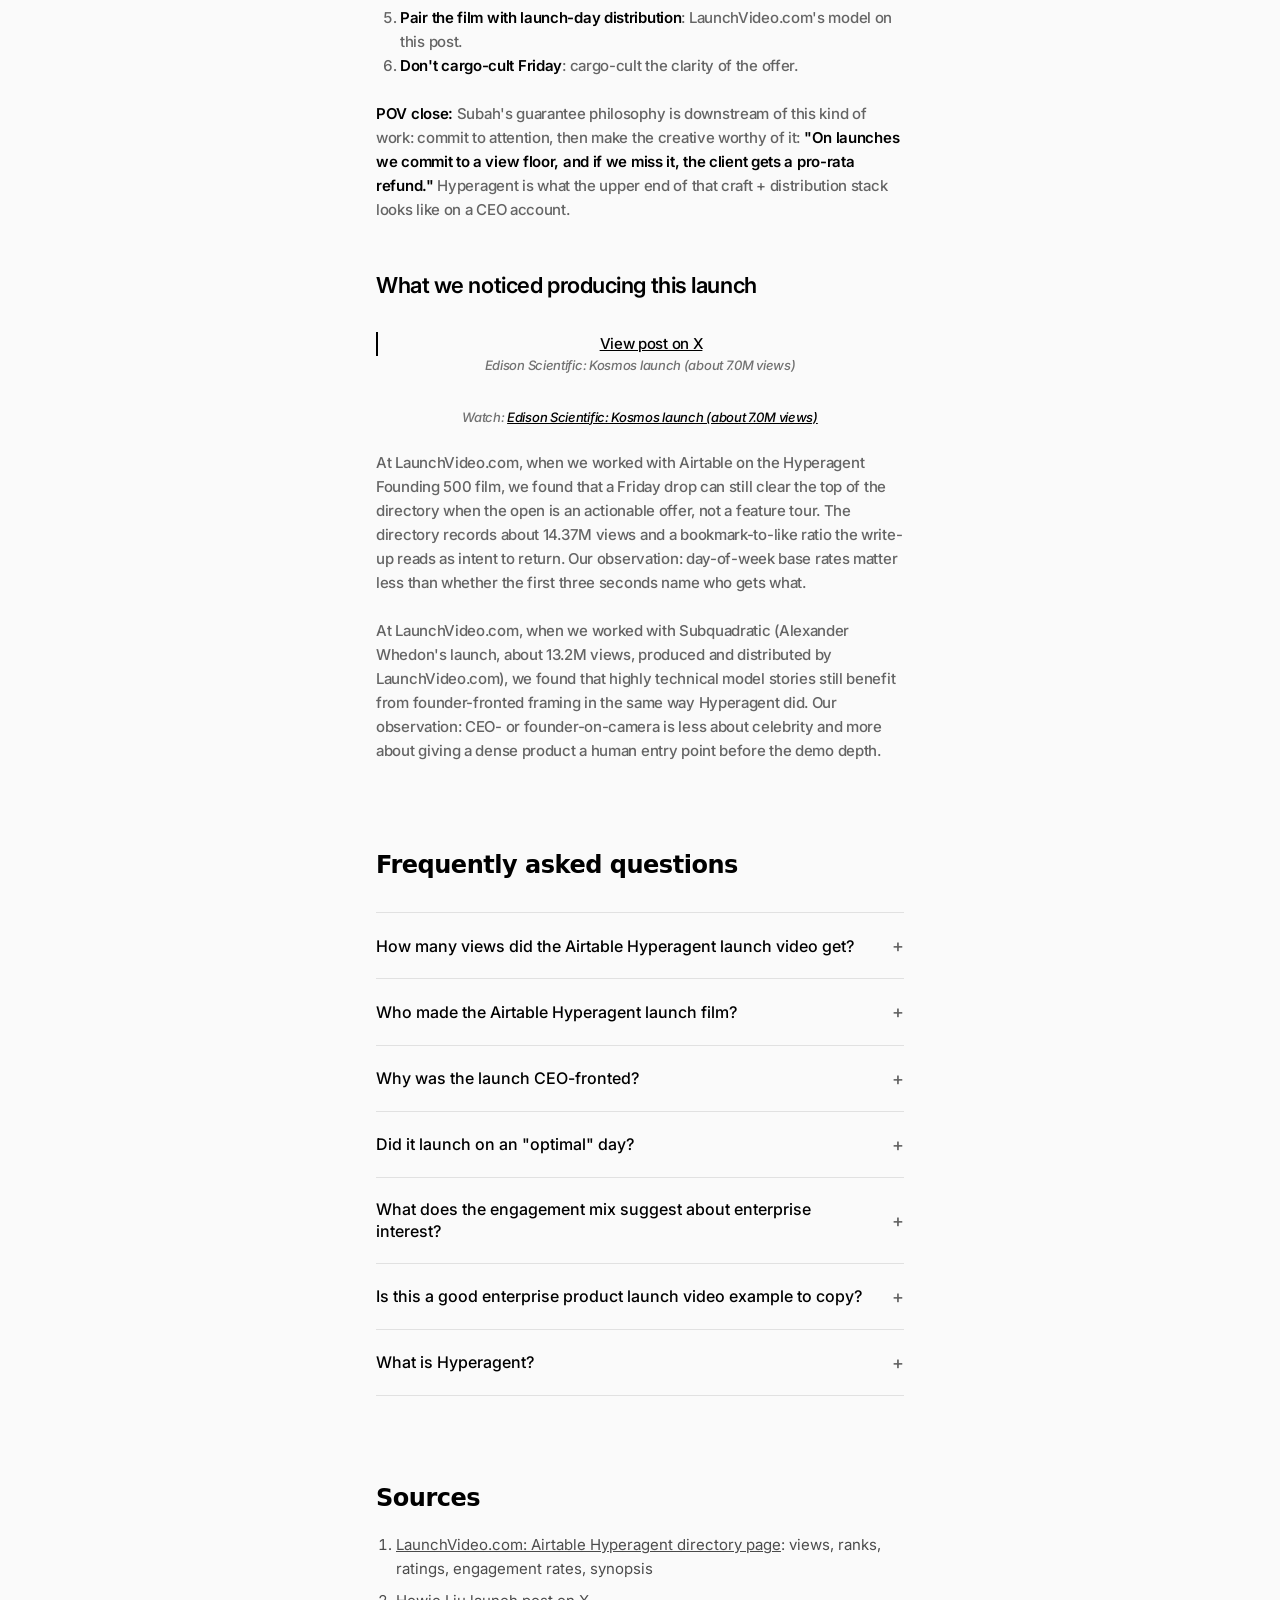
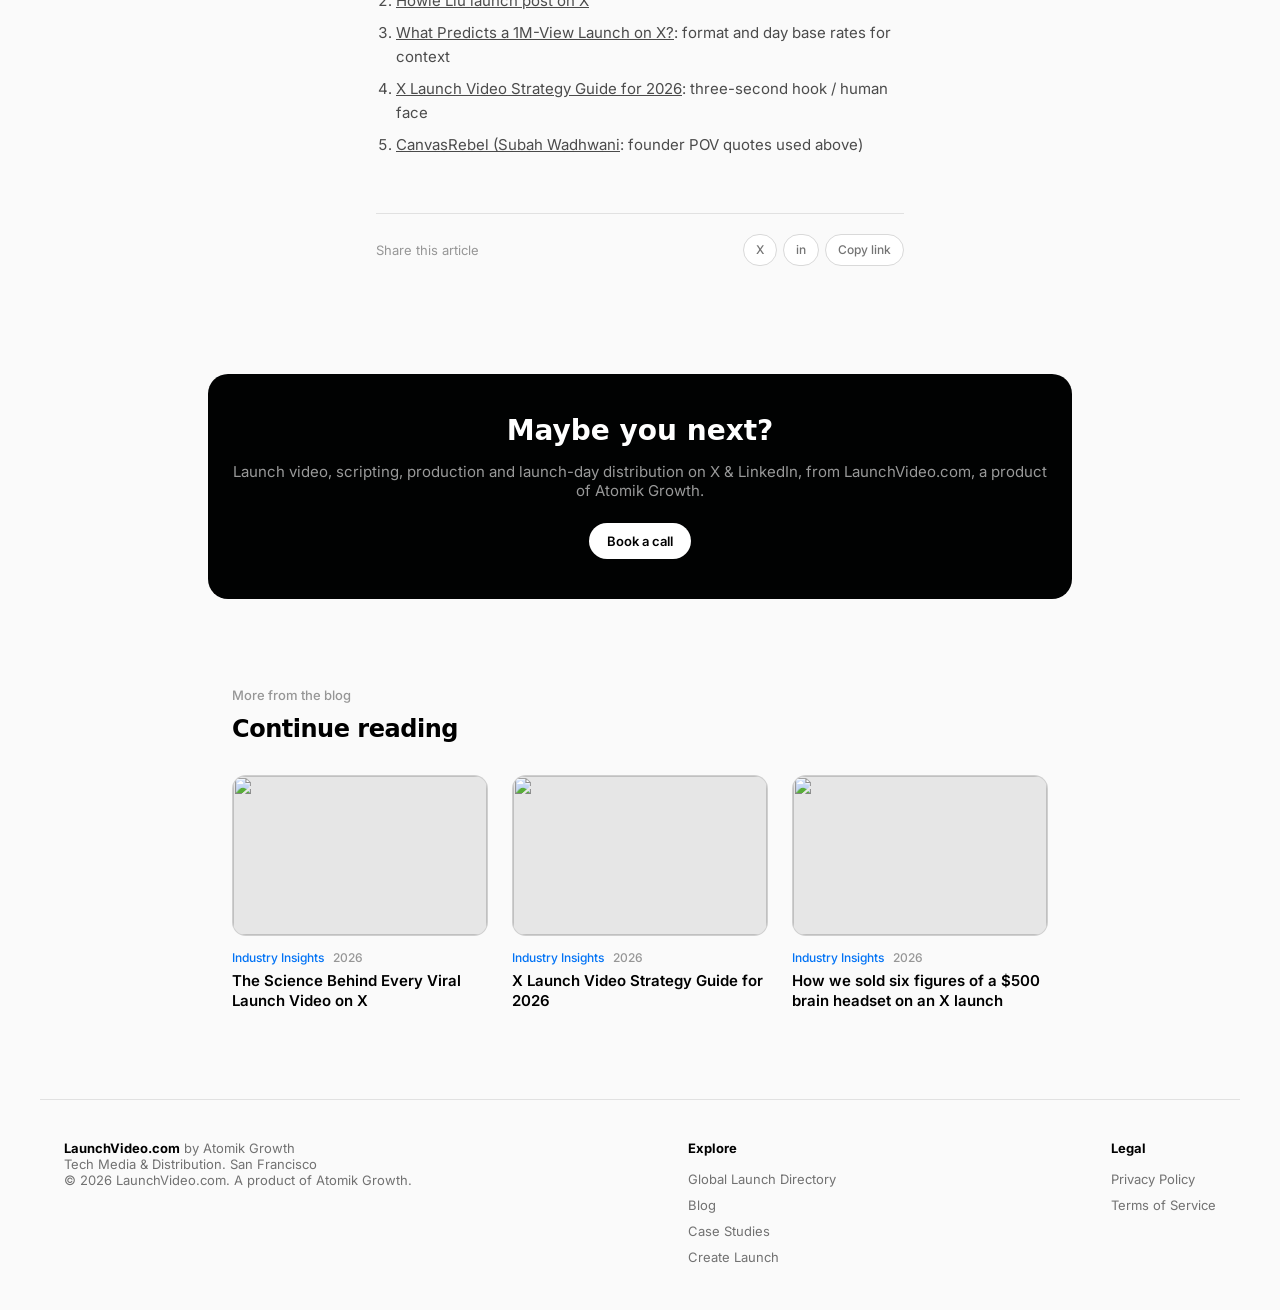
==== commit 2ada1895: "Embed recommended X launch videos in 4 pillar preview pages (twitter-tweet + widgets.js)" ====
--- a/airtable-hyperagent-14m-views-anatomy/index.html
+++ b/airtable-hyperagent-14m-views-anatomy/index.html
@@ -59,6 +59,10 @@
 .article-content tr:last-child td{border-bottom:1px solid rgba(0,0,0,.18)!important}
 .article-content img{max-width:100%;height:auto;border-radius:12px;border:1px solid rgba(0,0,0,.1);margin:1.25rem 0}
 .ctaband p{color:rgba(255,255,255,.6)}
+.x-embed{margin:2rem auto;max-width:550px;text-align:center}
+.x-embed .twitter-tweet{margin:0 auto!important}
+.x-cap{margin:.5rem 0 0;font-size:13px;line-height:1.4;color:rgba(0,0,0,.55);text-align:center}
+.article-content > p > em:has(a[href*="x.com"]){display:block;text-align:center;font-size:13px;color:rgba(0,0,0,.55)}
 </style></head><body>
 <nav><a class="brand" href="https://www.launchvideo.com/">LaunchVideo.com<span>by Atomik Growth</span></a>
 <div class="links"><a href="https://www.launchvideo.com/directory">Directory</a><a href="https://www.launchvideo.com/#case-studies">Case Studies</a><a href="https://www.launchvideo.com/blog">Blog</a></div>
@@ -128,6 +132,12 @@
 </blockquote>
 <p>That dual structure: <strong>platform thesis + concrete allocation</strong>: is the script spine.</p>
 <h2 id="script-structure">Script structure (as the market saw it)</h2>
+<div class="x-embed">
+<blockquote class="twitter-tweet" data-dnt="true" data-align="center"><a href="https://x.com/howietl/status/2057823823526014990" target="_blank" rel="noopener noreferrer">View post on X</a></blockquote>
+<p class="x-cap"><em>Airtable: Hyperagent Founding 500 (about 14.37M views)</em></p>
+</div>
+
+<p><em>Watch: <a href="https://x.com/howietl/status/2057823823526014990" target="_blank" rel="noopener noreferrer">Airtable: Hyperagent Founding 500 (about 14.37M views)</a></em></p>
 <p><strong>POV:</strong> <strong>"The content itself has to do one thing in the first 3 seconds: stop the scroll."</strong> The Founding 500 open does that with a number and a who.</p>
 <p>Reconstructed beats from the public post + directory synopsis (not an internal shot list):</p>
 <ol>
@@ -140,6 +150,18 @@
 <p>Tags on the directory page: <strong>B2C / AI agent / Product launch / Founder-led</strong> (among others). The creative choice was founder-led, not brand-account anonymous.</p>
 <p><em>Covered: script structure from the sheet "what we'll cover."</em></p>
 <h2 id="founder-on-camera">Founder-on-camera choice</h2>
+<div class="x-embed">
+<blockquote class="twitter-tweet" data-dnt="true" data-align="center"><a href="https://x.com/alex_whedon/status/2051663268704636937" target="_blank" rel="noopener noreferrer">View post on X</a></blockquote>
+<p class="x-cap"><em>Subquadratic: SubQ launch (about 13.2M views)</em></p>
+</div>
+
+<p><em>Watch: <a href="https://x.com/alex_whedon/status/2051663268704636937" target="_blank" rel="noopener noreferrer">Subquadratic: SubQ launch (about 13.2M views)</a></em></p>
+<div class="x-embed">
+<blockquote class="twitter-tweet" data-dnt="true" data-align="center"><a href="https://x.com/Altimor/status/2086861887611019623" target="_blank" rel="noopener noreferrer">View post on X</a></blockquote>
+<p class="x-cap"><em>Lindy: Lindy Teammate launch (about 7.8M views)</em></p>
+</div>
+
+<p><em>Watch: <a href="https://x.com/Altimor/status/2086861887611019623" target="_blank" rel="noopener noreferrer">Lindy: Lindy Teammate launch (about 7.8M views)</a></em></p>
 <p><strong>POV:</strong> LaunchVideo.com's strategy line: <strong>"open with a clear three-second hook and a human face."</strong> For enterprise, the face <em>is</em> part of the product trust model.</p>
 <p>Why CEO-fronted worked here:</p>
 <ul>
@@ -250,6 +272,12 @@
 </ol>
 <p><strong>POV close:</strong> Subah's guarantee philosophy is downstream of this kind of work: commit to attention, then make the creative worthy of it: <strong>"On launches we commit to a view floor, and if we miss it, the client gets a pro-rata refund."</strong> Hyperagent is what the upper end of that craft + distribution stack looks like on a CEO account.</p>
 <h2 id="first-hand-airtable">What we noticed producing this launch</h2>
+<div class="x-embed">
+<blockquote class="twitter-tweet" data-dnt="true" data-align="center"><a href="https://x.com/SGRodriques/status/2056736646176129311" target="_blank" rel="noopener noreferrer">View post on X</a></blockquote>
+<p class="x-cap"><em>Edison Scientific: Kosmos launch (about 7.0M views)</em></p>
+</div>
+
+<p><em>Watch: <a href="https://x.com/SGRodriques/status/2056736646176129311" target="_blank" rel="noopener noreferrer">Edison Scientific: Kosmos launch (about 7.0M views)</a></em></p>
 <p>At LaunchVideo.com, when we worked with Airtable on the Hyperagent Founding 500 film, we found that a Friday drop can still clear the top of the directory when the open is an actionable offer, not a feature tour. The directory records about 14.37M views and a bookmark-to-like ratio the write-up reads as intent to return. Our observation: day-of-week base rates matter less than whether the first three seconds name who gets what.</p>
 <p>At LaunchVideo.com, when we worked with Subquadratic (Alexander Whedon's launch, about 13.2M views, produced and distributed by LaunchVideo.com), we found that highly technical model stories still benefit from founder-fronted framing in the same way Hyperagent did. Our observation: CEO- or founder-on-camera is less about celebrity and more about giving a dense product a human entry point before the demo depth.</p></div></article></section>
 <section class="faq" aria-labelledby="faq-h"><h2 id="faq-h">Frequently asked questions</h2><div class="faq-list"><details class="faq-item"><summary><span>How many views did the Airtable Hyperagent launch video get?</span><span class="plus" aria-hidden="true">+</span></summary><div class="faq-a"><p>The LaunchVideo.com directory records <strong>14,374,722</strong> views on Howie Liu's 22 May 2026 X post (~<strong>14M</strong> rounded). LaunchVideo.com's produced-and-distributed list cites <strong>14.3M</strong>. Confirm against X analytics for the live count.</p></div></details><details class="faq-item"><summary><span>Who made the Airtable Hyperagent launch film?</span><span class="plus" aria-hidden="true">+</span></summary><div class="faq-a"><p>LaunchVideo.com produced and distributed the launch (film, timing and amplification), per the directory FAQ.</p></div></details><details class="faq-item"><summary><span>Why was the launch CEO-fronted?</span><span class="plus" aria-hidden="true">+</span></summary><div class="faq-a"><p>Enterprise agent platforms sell trust. A founder-led format puts Howie Liu's authority and personal builder proof in the first seconds: aligned with LaunchVideo.com's "human face" craft guidance and with founder-led 1M hit rates near cinematic in the directory.</p></div></details><details class="faq-item"><summary><span>Did it launch on an &quot;optimal&quot; day?</span><span class="plus" aria-hidden="true">+</span></summary><div class="faq-a"><p>It launched on a <strong>Friday</strong>. Directory-wide medians favour Tuesday/Wednesday, so this is a reminder that offer quality and distribution can outperform day base rates: not that Friday is best.</p></div></details><details class="faq-item"><summary><span>What does the engagement mix suggest about enterprise interest?</span><span class="plus" aria-hidden="true">+</span></summary><div class="faq-a"><p>Reply rate per view was low versus the directory median, but bookmarks were large in absolute terms with a high bookmark-to-like ratio: the directory's own read is that this pattern often means intent to return and try the product.</p></div></details><details class="faq-item"><summary><span>Is this a good enterprise product launch video example to copy?</span><span class="plus" aria-hidden="true">+</span></summary><div class="faq-a"><p>Yes as a <strong>structure</strong> example: offer-led open, CEO face, product thesis, clear CTA, paired distribution. Copy the beats; do not copy the credit amount or assume identical reach from a smaller account without a distribution plan.</p></div></details><details class="faq-item"><summary><span>What is Hyperagent?</span><span class="plus" aria-hidden="true">+</span></summary><div class="faq-a"><p>Airtable's agents platform for multi-step autonomous work across enterprise tools and data, launched publicly with the Founding 500 program in May 2026.</p></div></details></div></section>
@@ -269,4 +297,5 @@
 <footer><div><b style="color:#000">LaunchVideo.com</b> by Atomik Growth<br>Tech Media &amp; Distribution. San Francisco<br>© 2026 LaunchVideo.com. A product of Atomik Growth.</div>
 <div><h5>Explore</h5><ul><li><a href="https://www.launchvideo.com/directory">Global Launch Directory</a></li><li><a href="https://www.launchvideo.com/blog">Blog</a></li><li><a href="https://www.launchvideo.com/#case-studies">Case Studies</a></li><li><a href="https://www.launchvideo.com/host/events/new">Create Launch</a></li></ul></div>
 <div><h5>Legal</h5><ul><li><a href="https://www.launchvideo.com/privacy">Privacy Policy</a></li><li><a href="https://www.launchvideo.com/terms">Terms of Service</a></li></ul></div></footer>
+<script async src="https://platform.twitter.com/widgets.js" charset="utf-8"></script>
 </body></html>
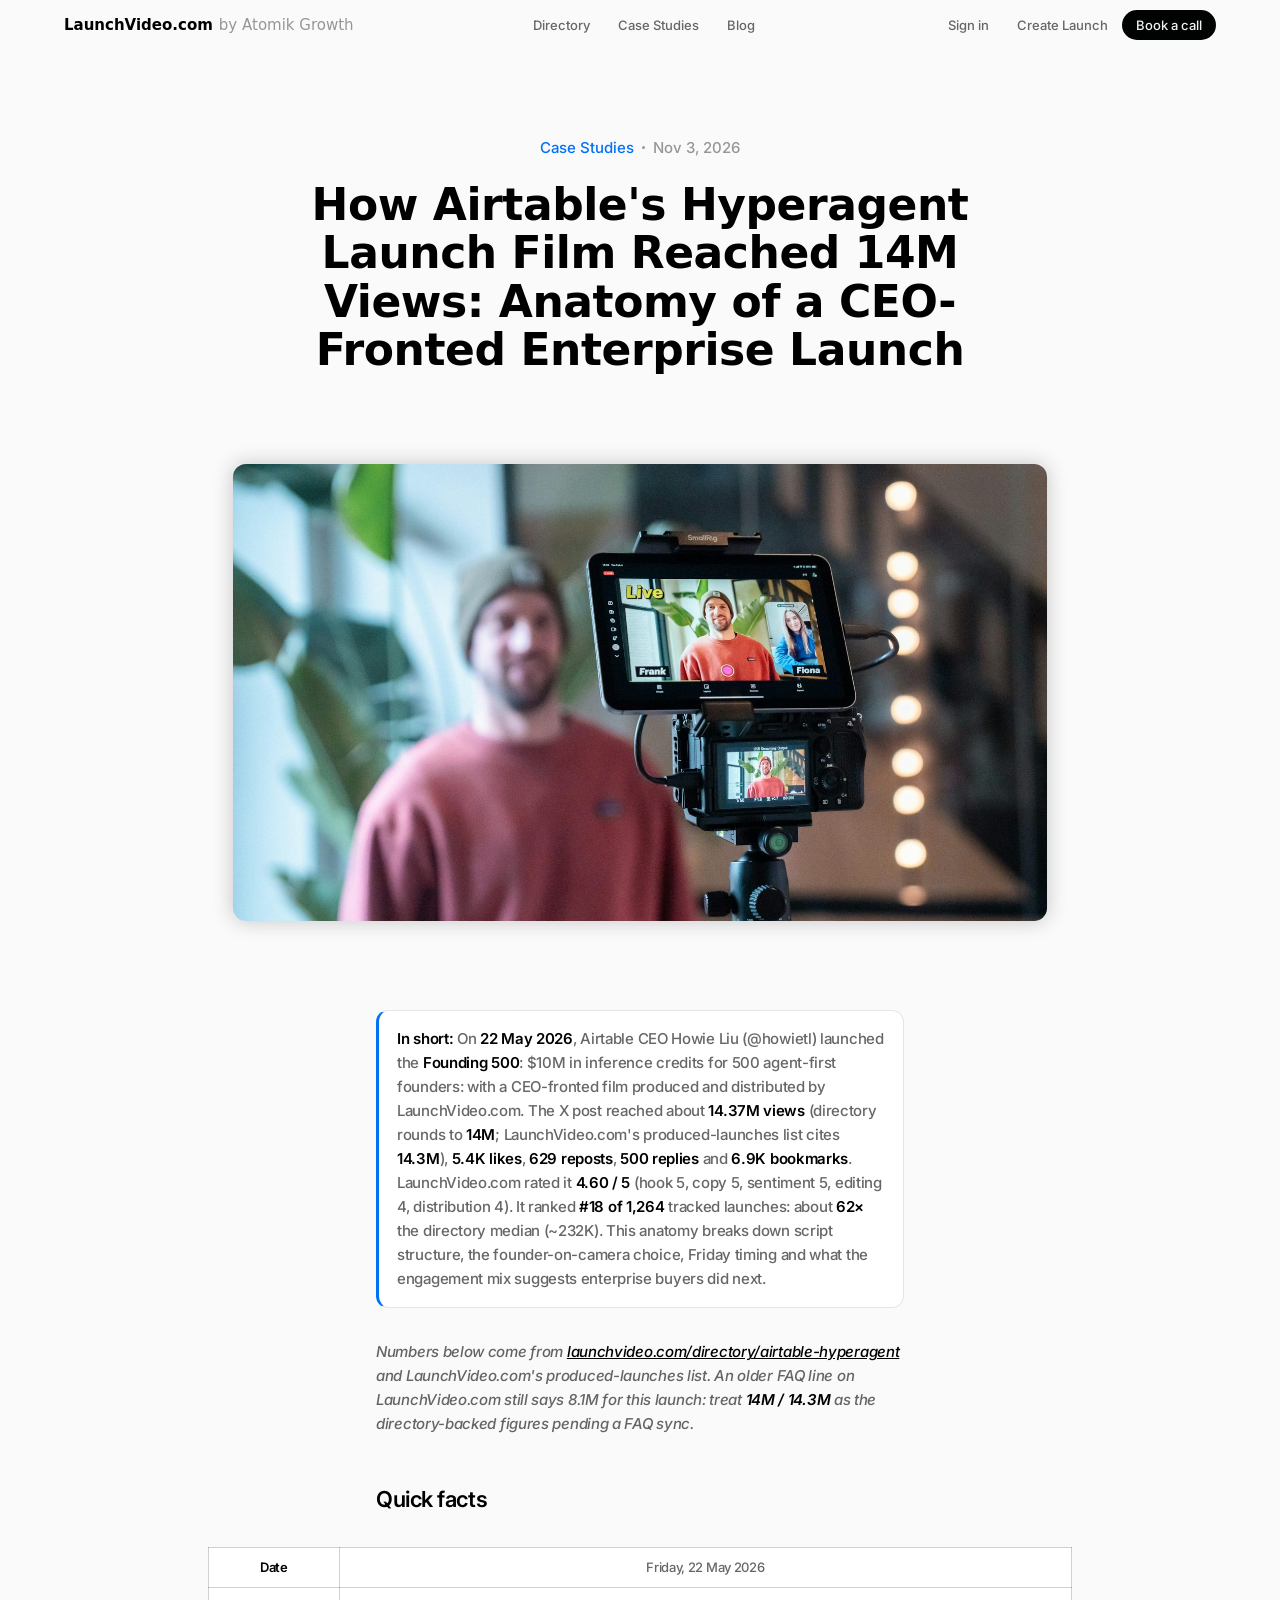
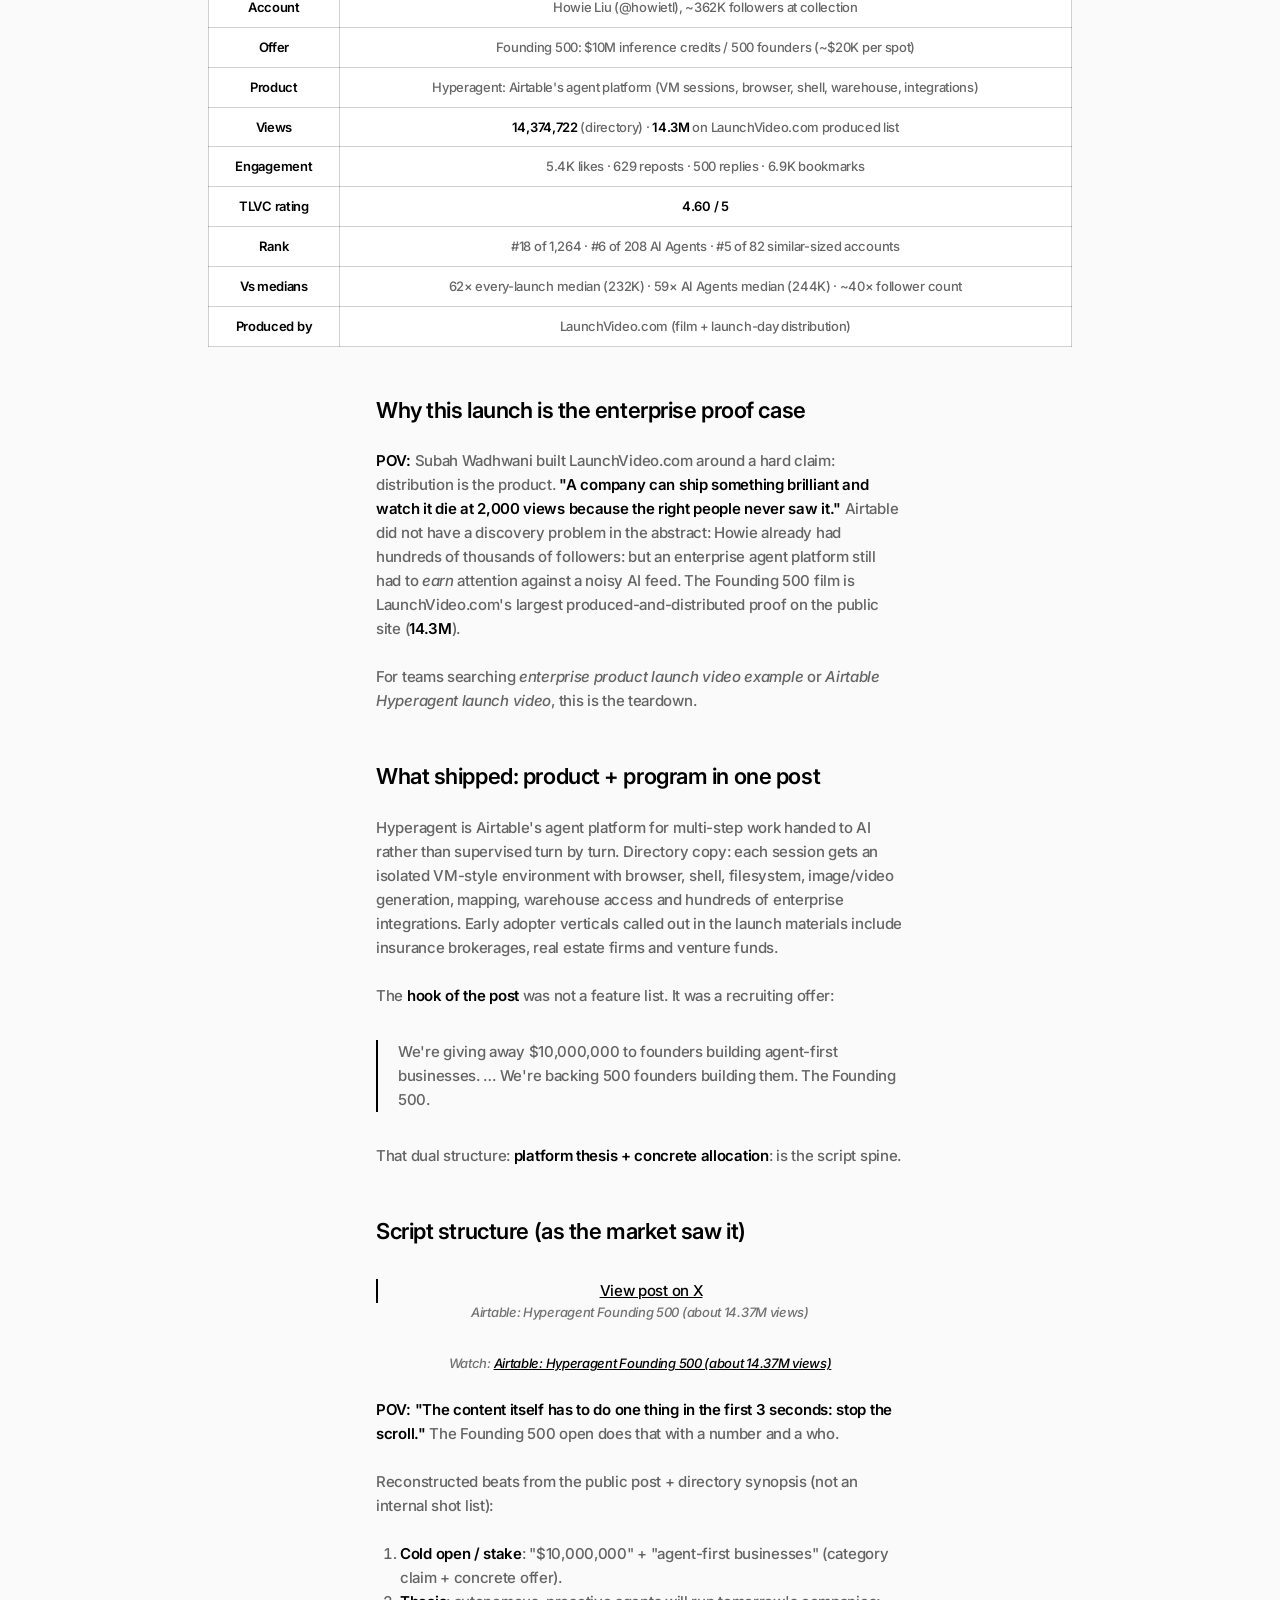
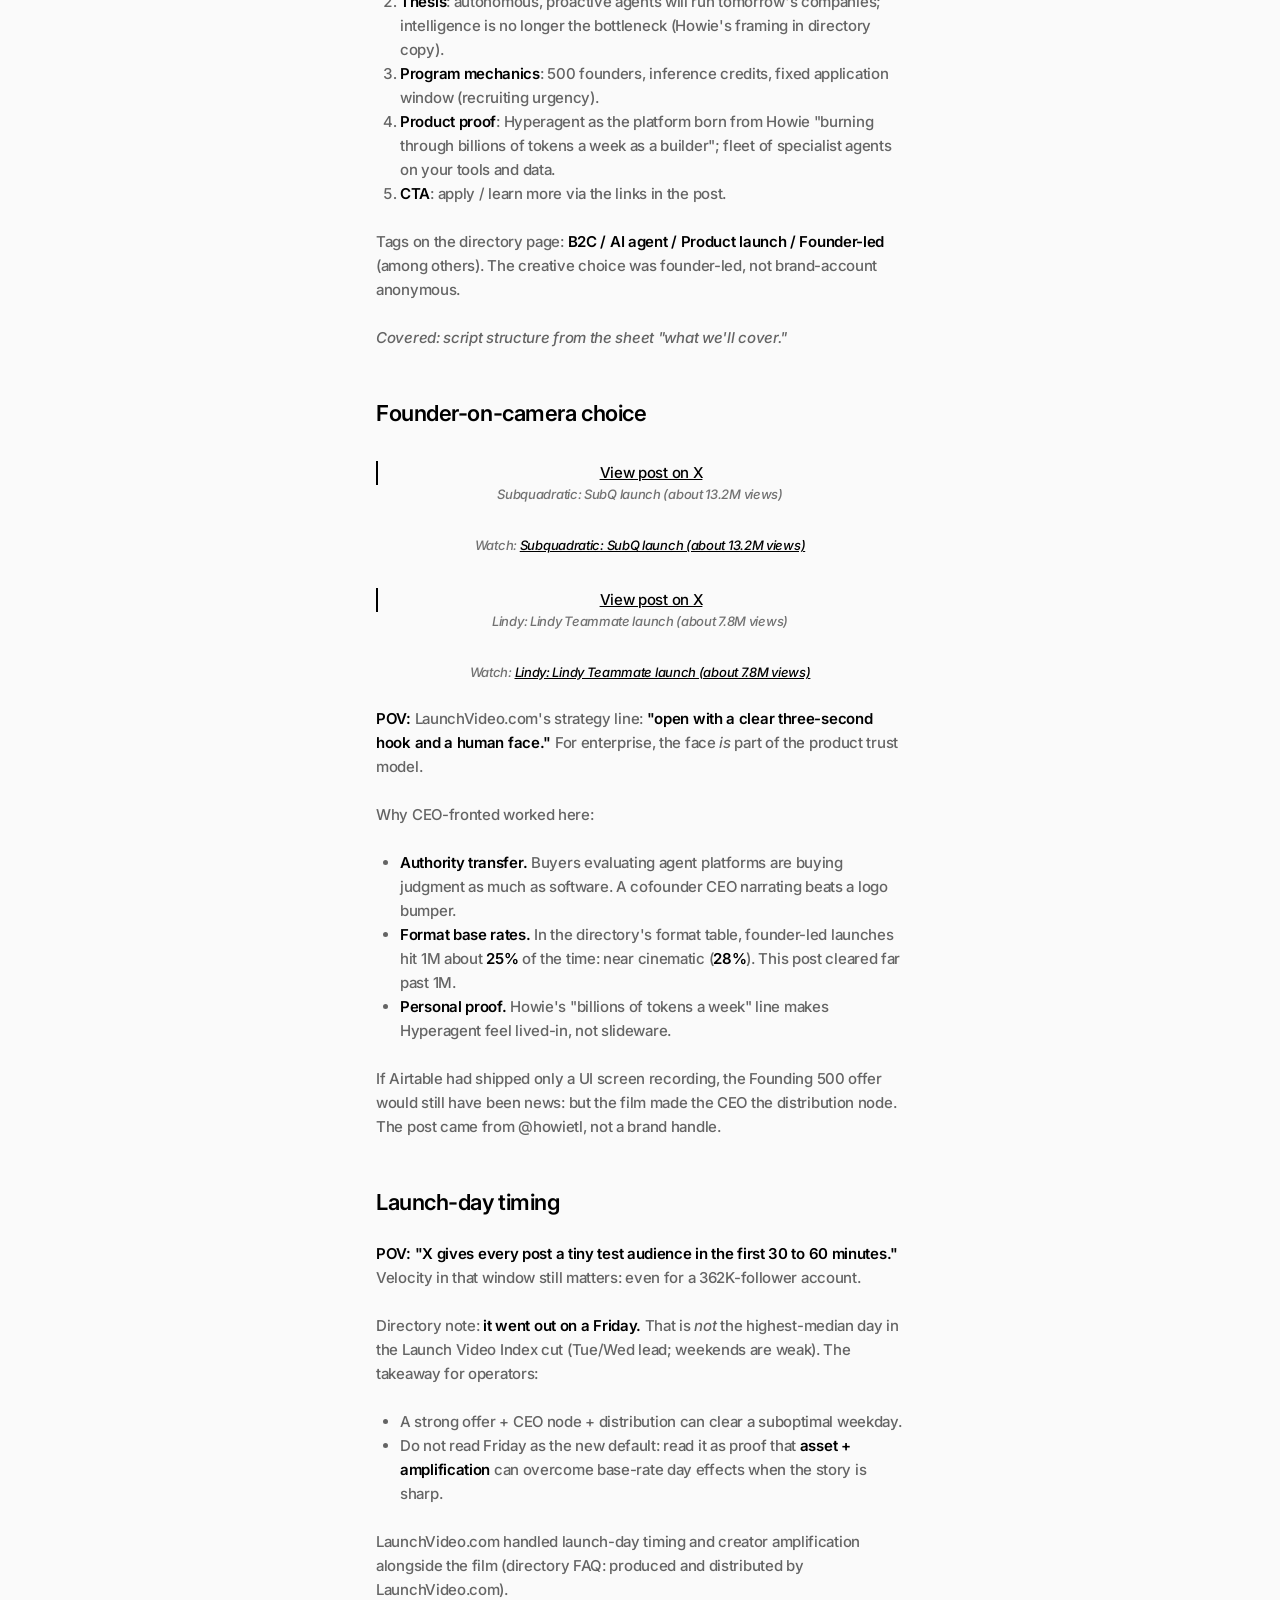
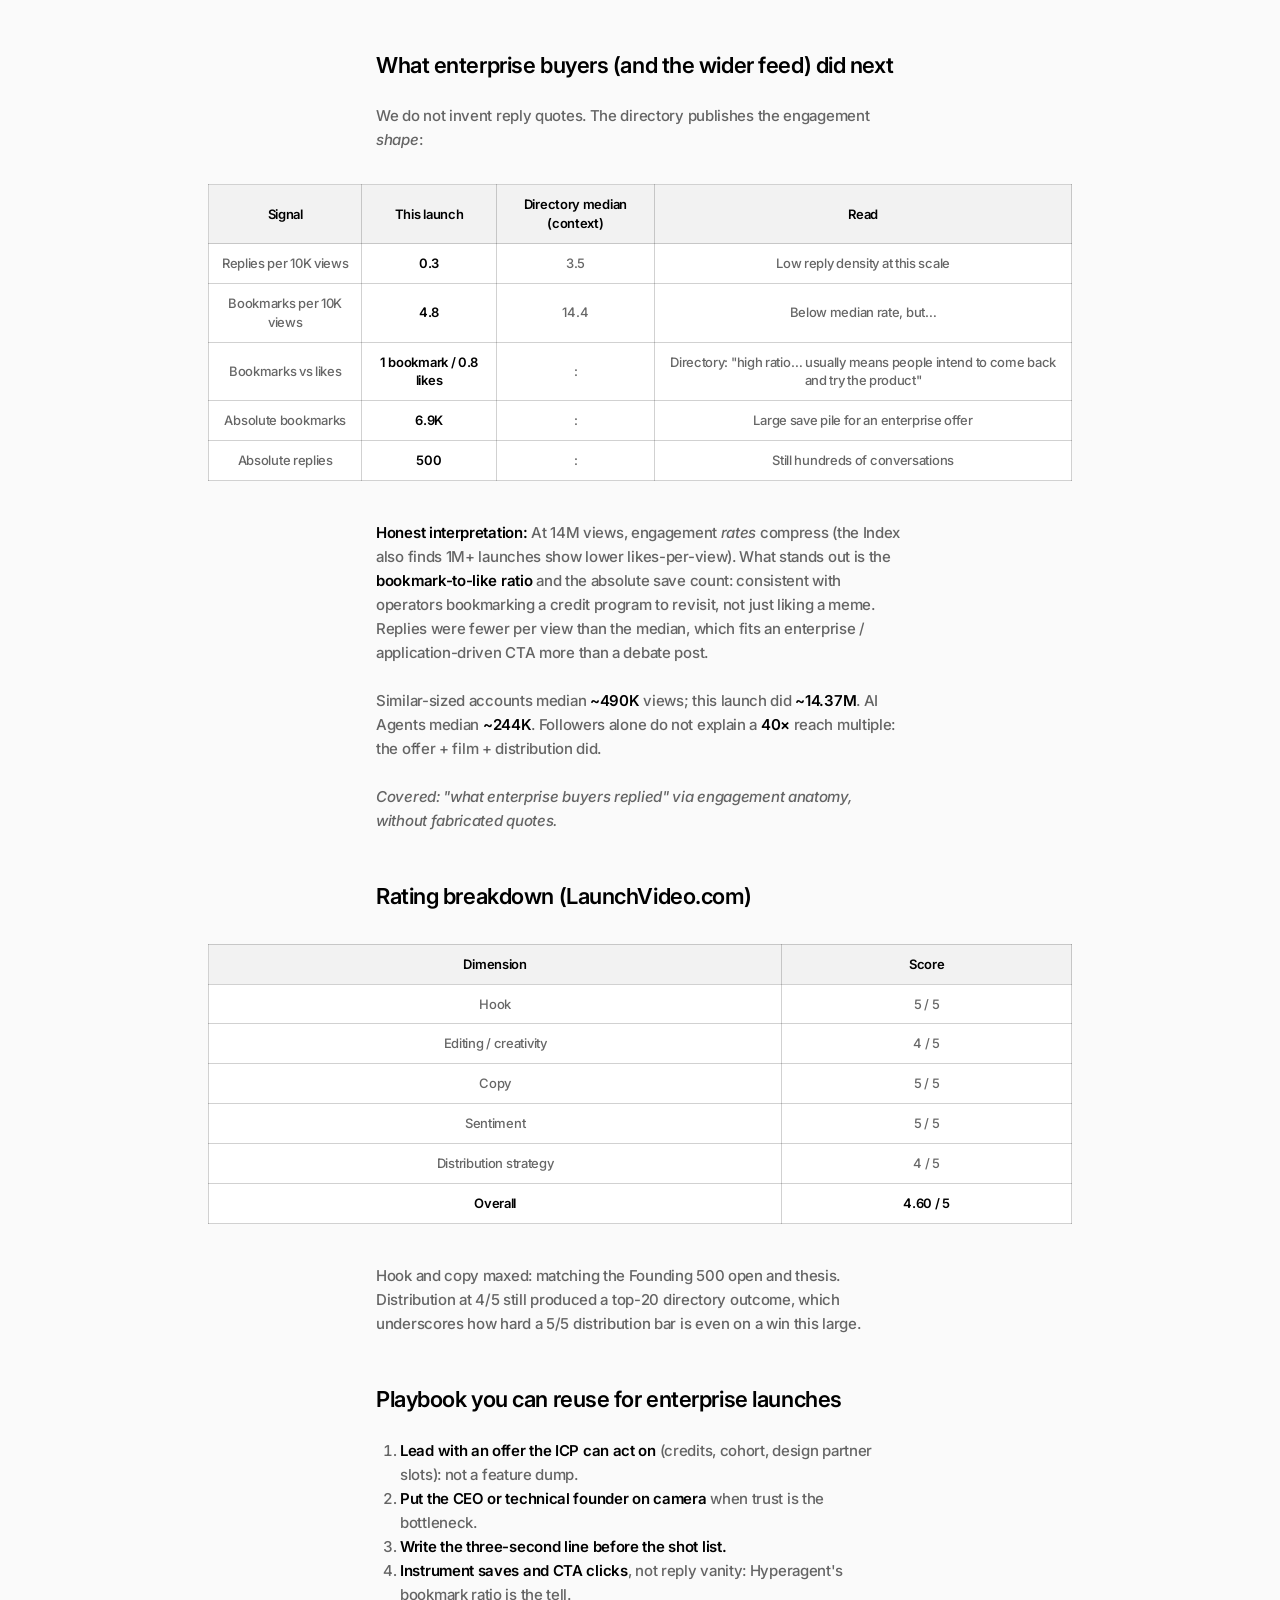
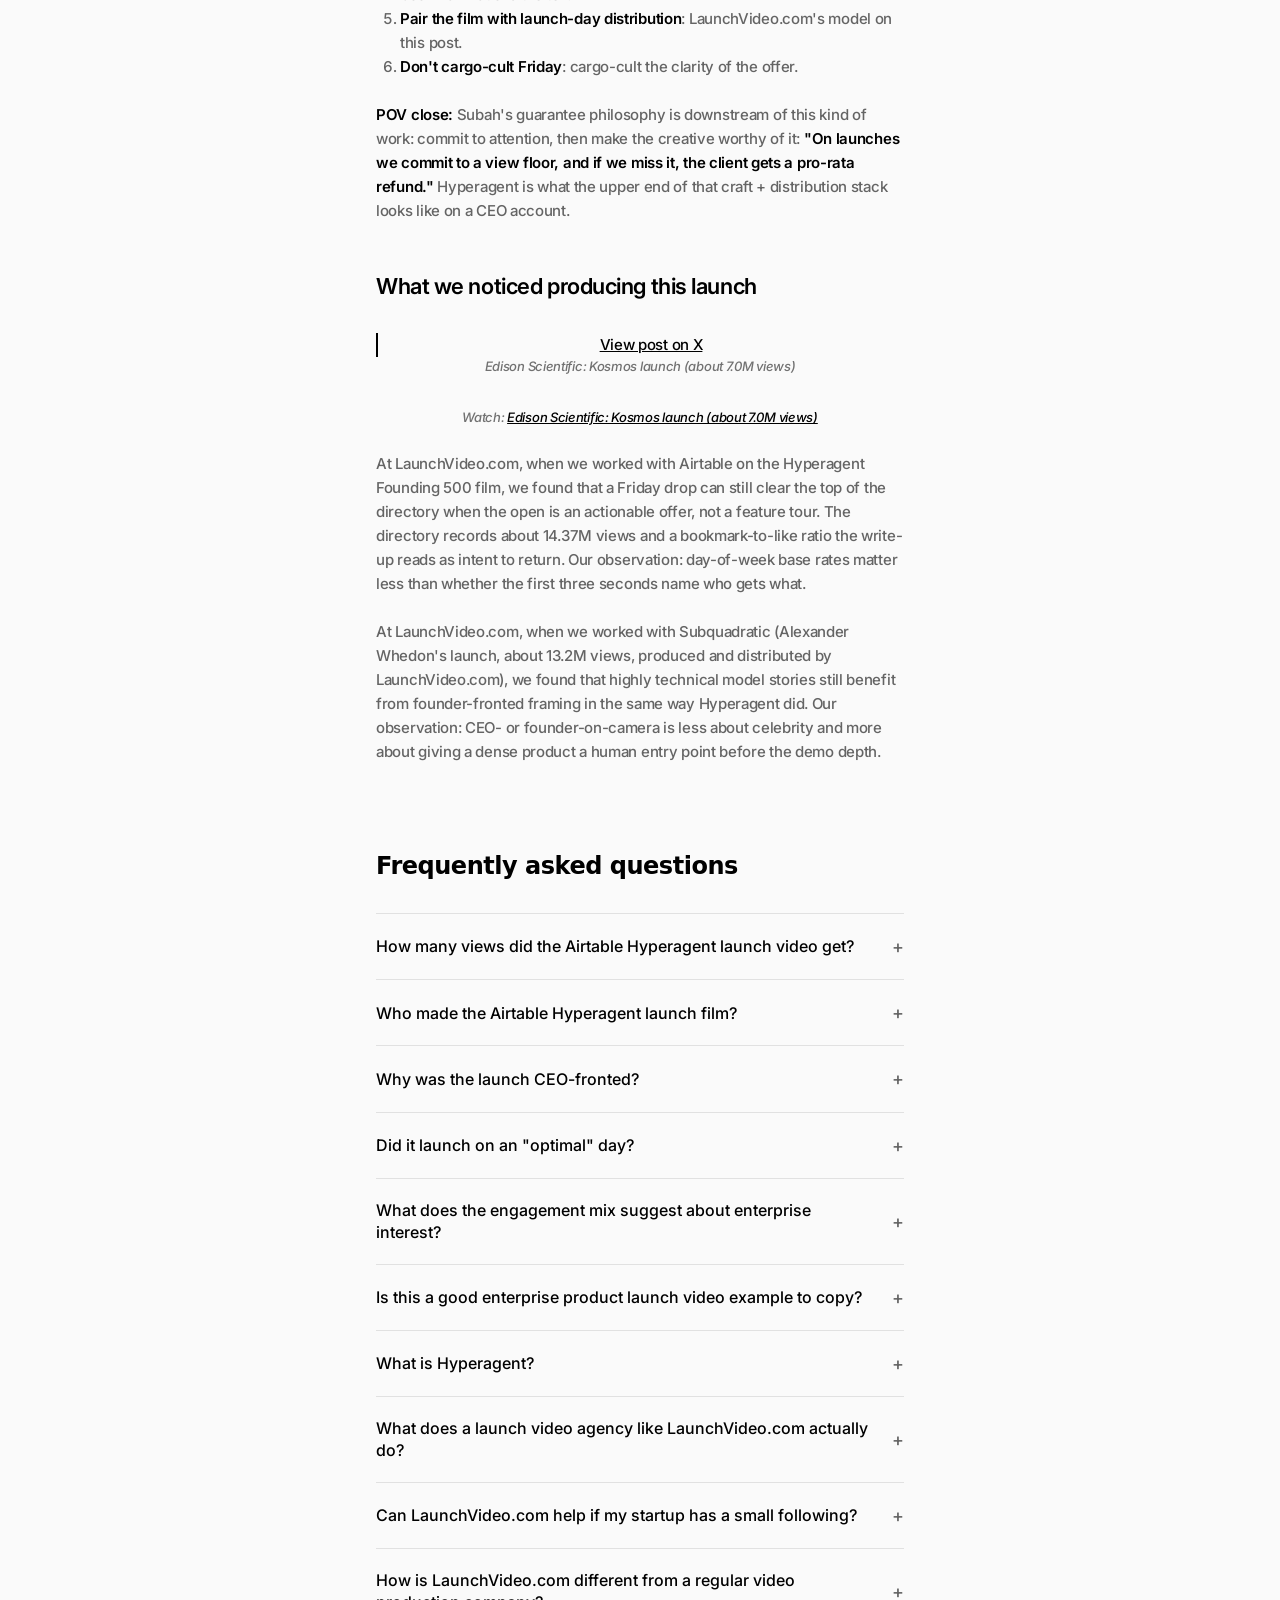
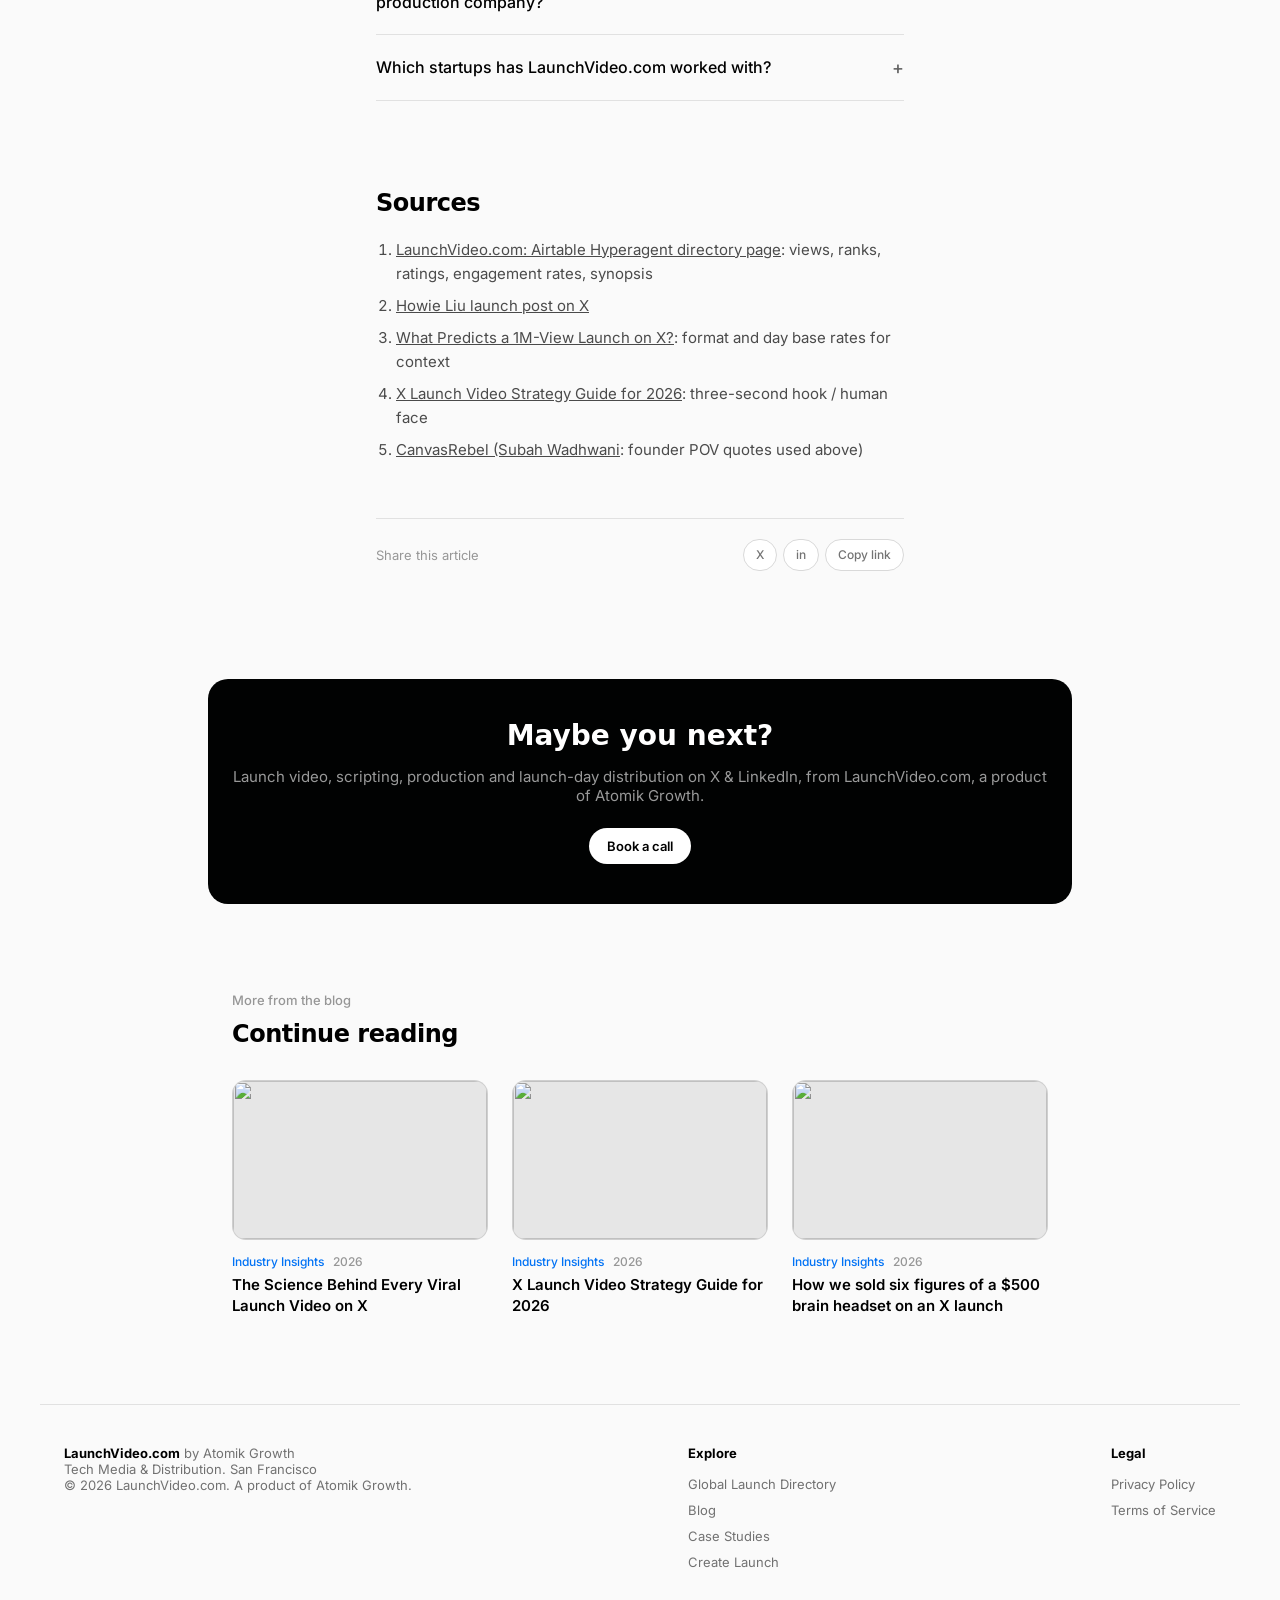
==== commit 9bad9b93: "Add business FAQs to 4 blogs and style-matched featured photos" ====
--- a/airtable-hyperagent-14m-views-anatomy/index.html
+++ b/airtable-hyperagent-14m-views-anatomy/index.html
@@ -7,7 +7,7 @@
 <link rel="preconnect" href="https://fonts.googleapis.com"><link href="https://fonts.googleapis.com/css2?family=Inter:wght@400;450;500;600&display=swap" rel="stylesheet">
 <link href="https://api.fontshare.com/v2/css?f[]=switzer@400,500,600&display=swap" rel="stylesheet">
 <script type="application/ld+json">{"@context": "https://schema.org", "@type": "Article", "headline": "How Airtable's Hyperagent Launch Film Reached 14M Views: Anatomy of a CEO-Fronted Enterprise Launch", "description": "Anatomy of Howie Liu's Airtable Hyperagent launch on X (May 22, 2026): 14M views, CEO-fronted film, Founding 500 hook, timing and what enterprise buyers responded to.", "datePublished": "2026-11-03", "dateModified": "2026-11-03", "publisher": {"@type": "Organization", "name": "LaunchVideo.com", "url": "https://www.launchvideo.com/"}, "mainEntityOfPage": "https://www.launchvideo.com/blog/airtable-hyperagent-14m-views-anatomy"}</script>
-<script type="application/ld+json">{"@context": "https://schema.org", "@type": "FAQPage", "mainEntity": [{"@type": "Question", "name": "How many views did the Airtable Hyperagent launch video get?", "acceptedAnswer": {"@type": "Answer", "text": "The LaunchVideo.com directory records 14,374,722 views on Howie Liu's 22 May 2026 X post (~14M rounded). LaunchVideo.com's produced-and-distributed list cites 14.3M. Confirm against X analytics for the live count."}}, {"@type": "Question", "name": "Who made the Airtable Hyperagent launch film?", "acceptedAnswer": {"@type": "Answer", "text": "LaunchVideo.com produced and distributed the launch (film, timing and amplification), per the directory FAQ."}}, {"@type": "Question", "name": "Why was the launch CEO-fronted?", "acceptedAnswer": {"@type": "Answer", "text": "Enterprise agent platforms sell trust. A founder-led format puts Howie Liu's authority and personal builder proof in the first seconds: aligned with LaunchVideo.com's \"human face\" craft guidance and with founder-led 1M hit rates near cinematic in the directory."}}, {"@type": "Question", "name": "Did it launch on an \"optimal\" day?", "acceptedAnswer": {"@type": "Answer", "text": "It launched on a Friday. Directory-wide medians favour Tuesday/Wednesday, so this is a reminder that offer quality and distribution can outperform day base rates: not that Friday is best."}}, {"@type": "Question", "name": "What does the engagement mix suggest about enterprise interest?", "acceptedAnswer": {"@type": "Answer", "text": "Reply rate per view was low versus the directory median, but bookmarks were large in absolute terms with a high bookmark-to-like ratio: the directory's own read is that this pattern often means intent to return and try the product."}}, {"@type": "Question", "name": "Is this a good enterprise product launch video example to copy?", "acceptedAnswer": {"@type": "Answer", "text": "Yes as a structure example: offer-led open, CEO face, product thesis, clear CTA, paired distribution. Copy the beats; do not copy the credit amount or assume identical reach from a smaller account without a distribution plan."}}, {"@type": "Question", "name": "What is Hyperagent?", "acceptedAnswer": {"@type": "Answer", "text": "Airtable's agents platform for multi-step autonomous work across enterprise tools and data, launched publicly with the Founding 500 program in May 2026."}}]}</script>
+<script type="application/ld+json">{"@context": "https://schema.org", "@type": "FAQPage", "mainEntity": [{"@type": "Question", "name": "How many views did the Airtable Hyperagent launch video get?", "acceptedAnswer": {"@type": "Answer", "text": "The LaunchVideo.com directory records 14,374,722 views on Howie Liu's 22 May 2026 X post (~14M rounded). LaunchVideo.com's produced-and-distributed list cites 14.3M. Confirm against X analytics for the live count."}}, {"@type": "Question", "name": "Who made the Airtable Hyperagent launch film?", "acceptedAnswer": {"@type": "Answer", "text": "LaunchVideo.com produced and distributed the launch (film, timing and amplification), per the directory FAQ."}}, {"@type": "Question", "name": "Why was the launch CEO-fronted?", "acceptedAnswer": {"@type": "Answer", "text": "Enterprise agent platforms sell trust. A founder-led format puts Howie Liu's authority and personal builder proof in the first seconds: aligned with LaunchVideo.com's \"human face\" craft guidance and with founder-led 1M hit rates near cinematic in the directory."}}, {"@type": "Question", "name": "Did it launch on an \"optimal\" day?", "acceptedAnswer": {"@type": "Answer", "text": "It launched on a Friday. Directory-wide medians favour Tuesday/Wednesday, so this is a reminder that offer quality and distribution can outperform day base rates: not that Friday is best."}}, {"@type": "Question", "name": "What does the engagement mix suggest about enterprise interest?", "acceptedAnswer": {"@type": "Answer", "text": "Reply rate per view was low versus the directory median, but bookmarks were large in absolute terms with a high bookmark-to-like ratio: the directory's own read is that this pattern often means intent to return and try the product."}}, {"@type": "Question", "name": "Is this a good enterprise product launch video example to copy?", "acceptedAnswer": {"@type": "Answer", "text": "Yes as a structure example: offer-led open, CEO face, product thesis, clear CTA, paired distribution. Copy the beats; do not copy the credit amount or assume identical reach from a smaller account without a distribution plan."}}, {"@type": "Question", "name": "What is Hyperagent?", "acceptedAnswer": {"@type": "Answer", "text": "Airtable's agents platform for multi-step autonomous work across enterprise tools and data, launched publicly with the Founding 500 program in May 2026."}}, {"@type": "Question", "name": "What does a launch video agency like LaunchVideo.com actually do?", "acceptedAnswer": {"@type": "Answer", "text": "LaunchVideo.com covers script, production and hour-one distribution with overlapping creators. On the Airtable Hyperagent launch, it produced the film and handled launch-day timing and creator amplification."}}, {"@type": "Question", "name": "Can LaunchVideo.com help if my startup has a small following?", "acceptedAnswer": {"@type": "Answer", "text": "Yes. Airtable had a large CEO account, but in LaunchVideo.com's Global Launch Directory, 44% of 1M+ launches came from accounts under 10K followers. The same mix of a strong hook, a founder on camera and a coordinated first hour works for smaller accounts too."}}, {"@type": "Question", "name": "How is LaunchVideo.com different from a regular video production company?", "acceptedAnswer": {"@type": "Answer", "text": "A regular production company hands over the film. LaunchVideo.com treats distribution as the product, the view Subah Wadhwani builds the company around, and commits to a view floor on launches. That is why the Airtable film shipped with its timing and creator amplification already planned."}}, {"@type": "Question", "name": "Which startups has LaunchVideo.com worked with?", "acceptedAnswer": {"@type": "Answer", "text": "LaunchVideo.com has worked with startups including Wispr Flow, CodeRabbit, Composio and Airtable. The Airtable Hyperagent launch covered in this case study reached about 14M views on X."}}]}</script>
 <style>
 :root{--font-switzer:"Switzer","switzer",system-ui,sans-serif;--font-inter:"Inter",system-ui,sans-serif;--blue:hsl(212 100% 48%)}
 *{box-sizing:border-box}body{margin:0;background:#FAFAFA;color:#000;font-family:var(--font-inter);-webkit-font-smoothing:antialiased}
@@ -70,7 +70,7 @@
 <header><div class="eyebrow"><span class="cat">Case Studies</span><span class="dot"></span><time datetime="2026-11-03">Nov 3, 2026</time></div>
 <h1>How Airtable&#x27;s Hyperagent Launch Film Reached 14M Views: Anatomy of a CEO-Fronted Enterprise Launch</h1>
 </header>
-<div class="hero"><div>Featured image: Airtable Hyperagent launch film: 14M views anatomy (placeholder)</div></div>
+<div class="hero"><img src="banner.jpg" alt="Airtable Hyperagent launch film: a founder records on camera in front of a monitor rig" width="1600" height="900" style="display:block;width:100%;max-width:100%;height:auto;border-radius:14px;border:1px solid rgba(0,0,0,.1);box-shadow:0 0 20px rgba(0,0,0,.2);"></div>
 <section class="post"><article><div class="article-content"><blockquote>
 <p><strong>In short:</strong> On <strong>22 May 2026</strong>, Airtable CEO Howie Liu (@howietl) launched the <strong>Founding 500</strong>: $10M in inference credits for 500 agent-first founders: with a CEO-fronted film produced and distributed by LaunchVideo.com. The X post reached about <strong>14.37M views</strong> (directory rounds to <strong>14M</strong>; LaunchVideo.com's produced-launches list cites <strong>14.3M</strong>), <strong>5.4K likes</strong>, <strong>629 reposts</strong>, <strong>500 replies</strong> and <strong>6.9K bookmarks</strong>. LaunchVideo.com rated it <strong>4.60 / 5</strong> (hook 5, copy 5, sentiment 5, editing 4, distribution 4). It ranked <strong>#18 of 1,264</strong> tracked launches: about <strong>62×</strong> the directory median (~232K). This anatomy breaks down script structure, the founder-on-camera choice, Friday timing and what the engagement mix suggests enterprise buyers did next.</p>
 </blockquote>
@@ -280,7 +280,7 @@
 <p><em>Watch: <a href="https://x.com/SGRodriques/status/2056736646176129311" target="_blank" rel="noopener noreferrer">Edison Scientific: Kosmos launch (about 7.0M views)</a></em></p>
 <p>At LaunchVideo.com, when we worked with Airtable on the Hyperagent Founding 500 film, we found that a Friday drop can still clear the top of the directory when the open is an actionable offer, not a feature tour. The directory records about 14.37M views and a bookmark-to-like ratio the write-up reads as intent to return. Our observation: day-of-week base rates matter less than whether the first three seconds name who gets what.</p>
 <p>At LaunchVideo.com, when we worked with Subquadratic (Alexander Whedon's launch, about 13.2M views, produced and distributed by LaunchVideo.com), we found that highly technical model stories still benefit from founder-fronted framing in the same way Hyperagent did. Our observation: CEO- or founder-on-camera is less about celebrity and more about giving a dense product a human entry point before the demo depth.</p></div></article></section>
-<section class="faq" aria-labelledby="faq-h"><h2 id="faq-h">Frequently asked questions</h2><div class="faq-list"><details class="faq-item"><summary><span>How many views did the Airtable Hyperagent launch video get?</span><span class="plus" aria-hidden="true">+</span></summary><div class="faq-a"><p>The LaunchVideo.com directory records <strong>14,374,722</strong> views on Howie Liu's 22 May 2026 X post (~<strong>14M</strong> rounded). LaunchVideo.com's produced-and-distributed list cites <strong>14.3M</strong>. Confirm against X analytics for the live count.</p></div></details><details class="faq-item"><summary><span>Who made the Airtable Hyperagent launch film?</span><span class="plus" aria-hidden="true">+</span></summary><div class="faq-a"><p>LaunchVideo.com produced and distributed the launch (film, timing and amplification), per the directory FAQ.</p></div></details><details class="faq-item"><summary><span>Why was the launch CEO-fronted?</span><span class="plus" aria-hidden="true">+</span></summary><div class="faq-a"><p>Enterprise agent platforms sell trust. A founder-led format puts Howie Liu's authority and personal builder proof in the first seconds: aligned with LaunchVideo.com's "human face" craft guidance and with founder-led 1M hit rates near cinematic in the directory.</p></div></details><details class="faq-item"><summary><span>Did it launch on an &quot;optimal&quot; day?</span><span class="plus" aria-hidden="true">+</span></summary><div class="faq-a"><p>It launched on a <strong>Friday</strong>. Directory-wide medians favour Tuesday/Wednesday, so this is a reminder that offer quality and distribution can outperform day base rates: not that Friday is best.</p></div></details><details class="faq-item"><summary><span>What does the engagement mix suggest about enterprise interest?</span><span class="plus" aria-hidden="true">+</span></summary><div class="faq-a"><p>Reply rate per view was low versus the directory median, but bookmarks were large in absolute terms with a high bookmark-to-like ratio: the directory's own read is that this pattern often means intent to return and try the product.</p></div></details><details class="faq-item"><summary><span>Is this a good enterprise product launch video example to copy?</span><span class="plus" aria-hidden="true">+</span></summary><div class="faq-a"><p>Yes as a <strong>structure</strong> example: offer-led open, CEO face, product thesis, clear CTA, paired distribution. Copy the beats; do not copy the credit amount or assume identical reach from a smaller account without a distribution plan.</p></div></details><details class="faq-item"><summary><span>What is Hyperagent?</span><span class="plus" aria-hidden="true">+</span></summary><div class="faq-a"><p>Airtable's agents platform for multi-step autonomous work across enterprise tools and data, launched publicly with the Founding 500 program in May 2026.</p></div></details></div></section>
+<section class="faq" aria-labelledby="faq-h"><h2 id="faq-h">Frequently asked questions</h2><div class="faq-list"><details class="faq-item"><summary><span>How many views did the Airtable Hyperagent launch video get?</span><span class="plus" aria-hidden="true">+</span></summary><div class="faq-a"><p>The LaunchVideo.com directory records <strong>14,374,722</strong> views on Howie Liu's 22 May 2026 X post (~<strong>14M</strong> rounded). LaunchVideo.com's produced-and-distributed list cites <strong>14.3M</strong>. Confirm against X analytics for the live count.</p></div></details><details class="faq-item"><summary><span>Who made the Airtable Hyperagent launch film?</span><span class="plus" aria-hidden="true">+</span></summary><div class="faq-a"><p>LaunchVideo.com produced and distributed the launch (film, timing and amplification), per the directory FAQ.</p></div></details><details class="faq-item"><summary><span>Why was the launch CEO-fronted?</span><span class="plus" aria-hidden="true">+</span></summary><div class="faq-a"><p>Enterprise agent platforms sell trust. A founder-led format puts Howie Liu's authority and personal builder proof in the first seconds: aligned with LaunchVideo.com's "human face" craft guidance and with founder-led 1M hit rates near cinematic in the directory.</p></div></details><details class="faq-item"><summary><span>Did it launch on an &quot;optimal&quot; day?</span><span class="plus" aria-hidden="true">+</span></summary><div class="faq-a"><p>It launched on a <strong>Friday</strong>. Directory-wide medians favour Tuesday/Wednesday, so this is a reminder that offer quality and distribution can outperform day base rates: not that Friday is best.</p></div></details><details class="faq-item"><summary><span>What does the engagement mix suggest about enterprise interest?</span><span class="plus" aria-hidden="true">+</span></summary><div class="faq-a"><p>Reply rate per view was low versus the directory median, but bookmarks were large in absolute terms with a high bookmark-to-like ratio: the directory's own read is that this pattern often means intent to return and try the product.</p></div></details><details class="faq-item"><summary><span>Is this a good enterprise product launch video example to copy?</span><span class="plus" aria-hidden="true">+</span></summary><div class="faq-a"><p>Yes as a <strong>structure</strong> example: offer-led open, CEO face, product thesis, clear CTA, paired distribution. Copy the beats; do not copy the credit amount or assume identical reach from a smaller account without a distribution plan.</p></div></details><details class="faq-item"><summary><span>What is Hyperagent?</span><span class="plus" aria-hidden="true">+</span></summary><div class="faq-a"><p>Airtable's agents platform for multi-step autonomous work across enterprise tools and data, launched publicly with the Founding 500 program in May 2026.</p></div></details><details class="faq-item"><summary><span>What does a launch video agency like LaunchVideo.com actually do?</span><span class="plus" aria-hidden="true">+</span></summary><div class="faq-a"><p>LaunchVideo.com covers script, production and hour-one distribution with overlapping creators. On the Airtable Hyperagent launch, it produced the film and handled launch-day timing and creator amplification.</p></div></details><details class="faq-item"><summary><span>Can LaunchVideo.com help if my startup has a small following?</span><span class="plus" aria-hidden="true">+</span></summary><div class="faq-a"><p>Yes. Airtable had a large CEO account, but in LaunchVideo.com&#x27;s Global Launch Directory, 44% of 1M+ launches came from accounts under 10K followers. The same mix of a strong hook, a founder on camera and a coordinated first hour works for smaller accounts too.</p></div></details><details class="faq-item"><summary><span>How is LaunchVideo.com different from a regular video production company?</span><span class="plus" aria-hidden="true">+</span></summary><div class="faq-a"><p>A regular production company hands over the film. LaunchVideo.com treats distribution as the product, the view Subah Wadhwani builds the company around, and commits to a view floor on launches. That is why the Airtable film shipped with its timing and creator amplification already planned.</p></div></details><details class="faq-item"><summary><span>Which startups has LaunchVideo.com worked with?</span><span class="plus" aria-hidden="true">+</span></summary><div class="faq-a"><p>LaunchVideo.com has worked with startups including Wispr Flow, CodeRabbit, Composio and Airtable. The Airtable Hyperagent launch covered in this case study reached about 14M views on X.</p></div></details></div></section>
 <section class="faq sources-sec" aria-labelledby="sources">
 <h2 id="sources">Sources</h2>
 <ol>
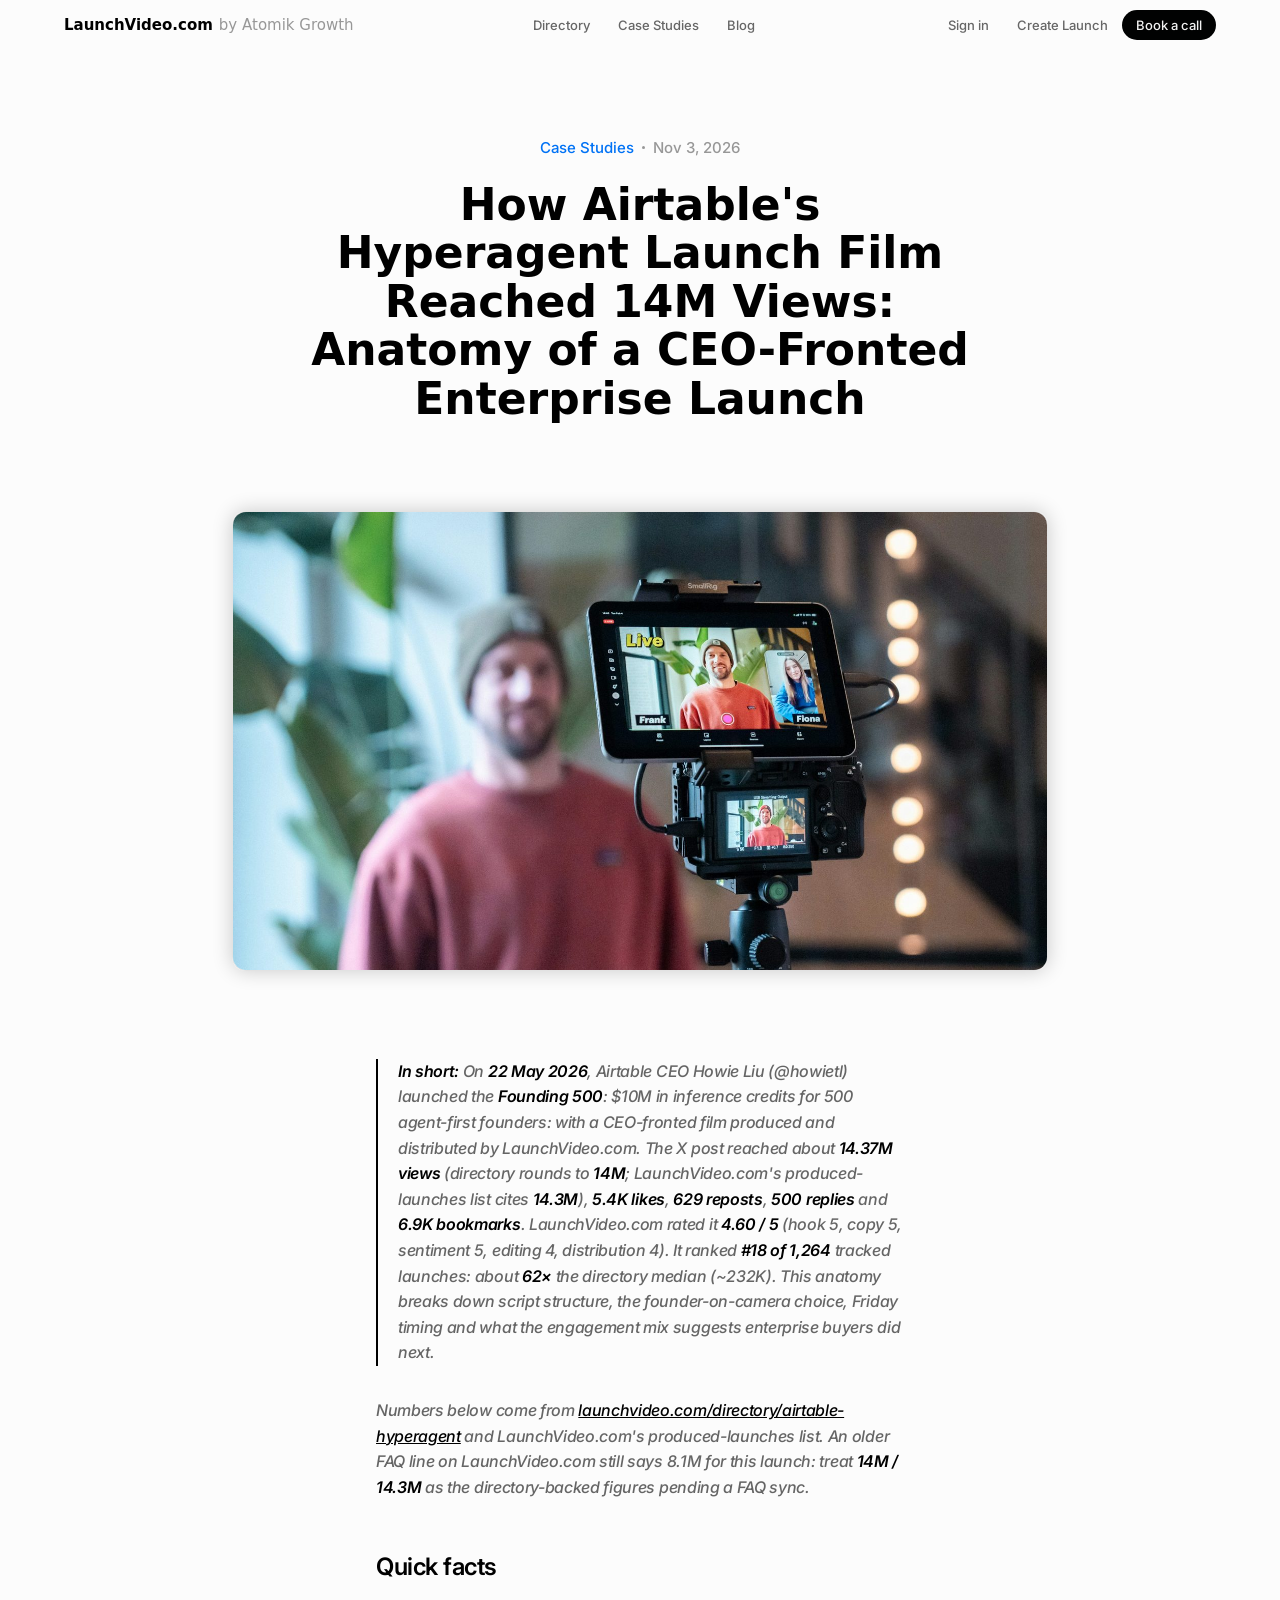
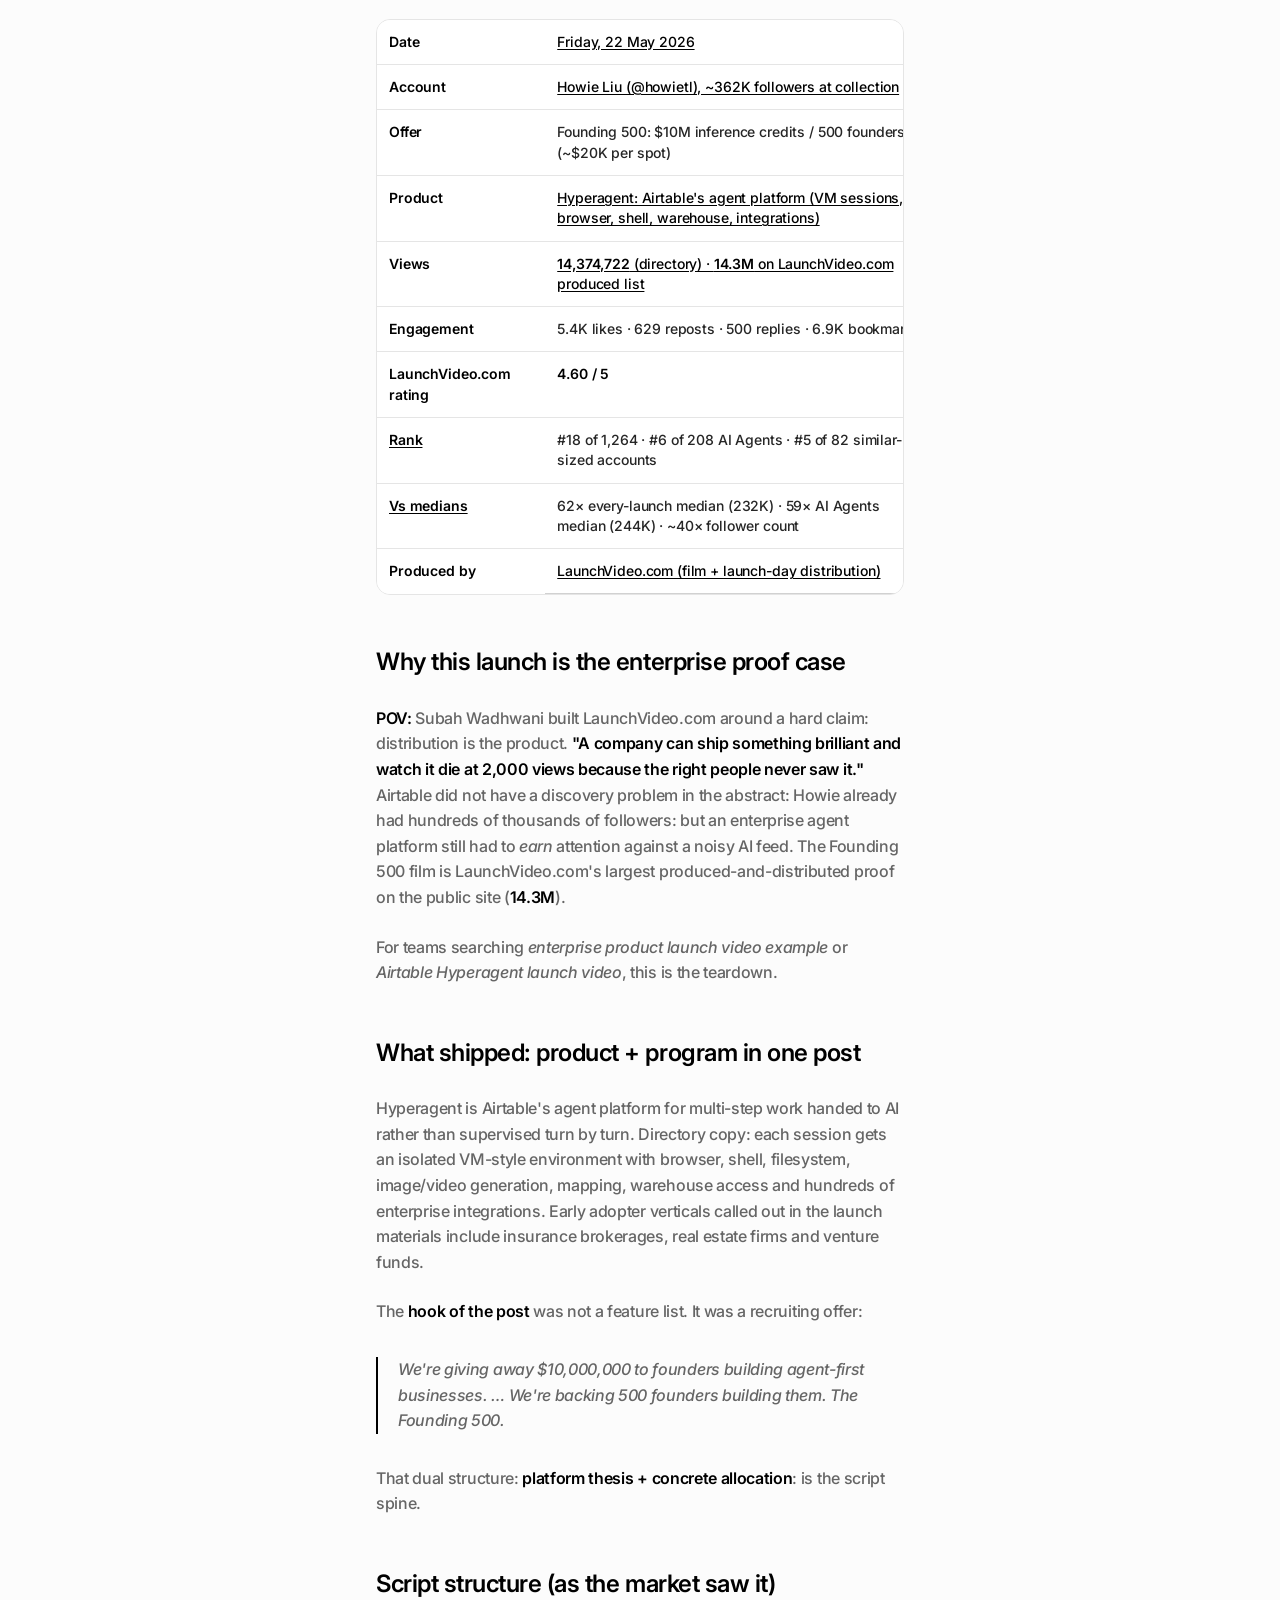
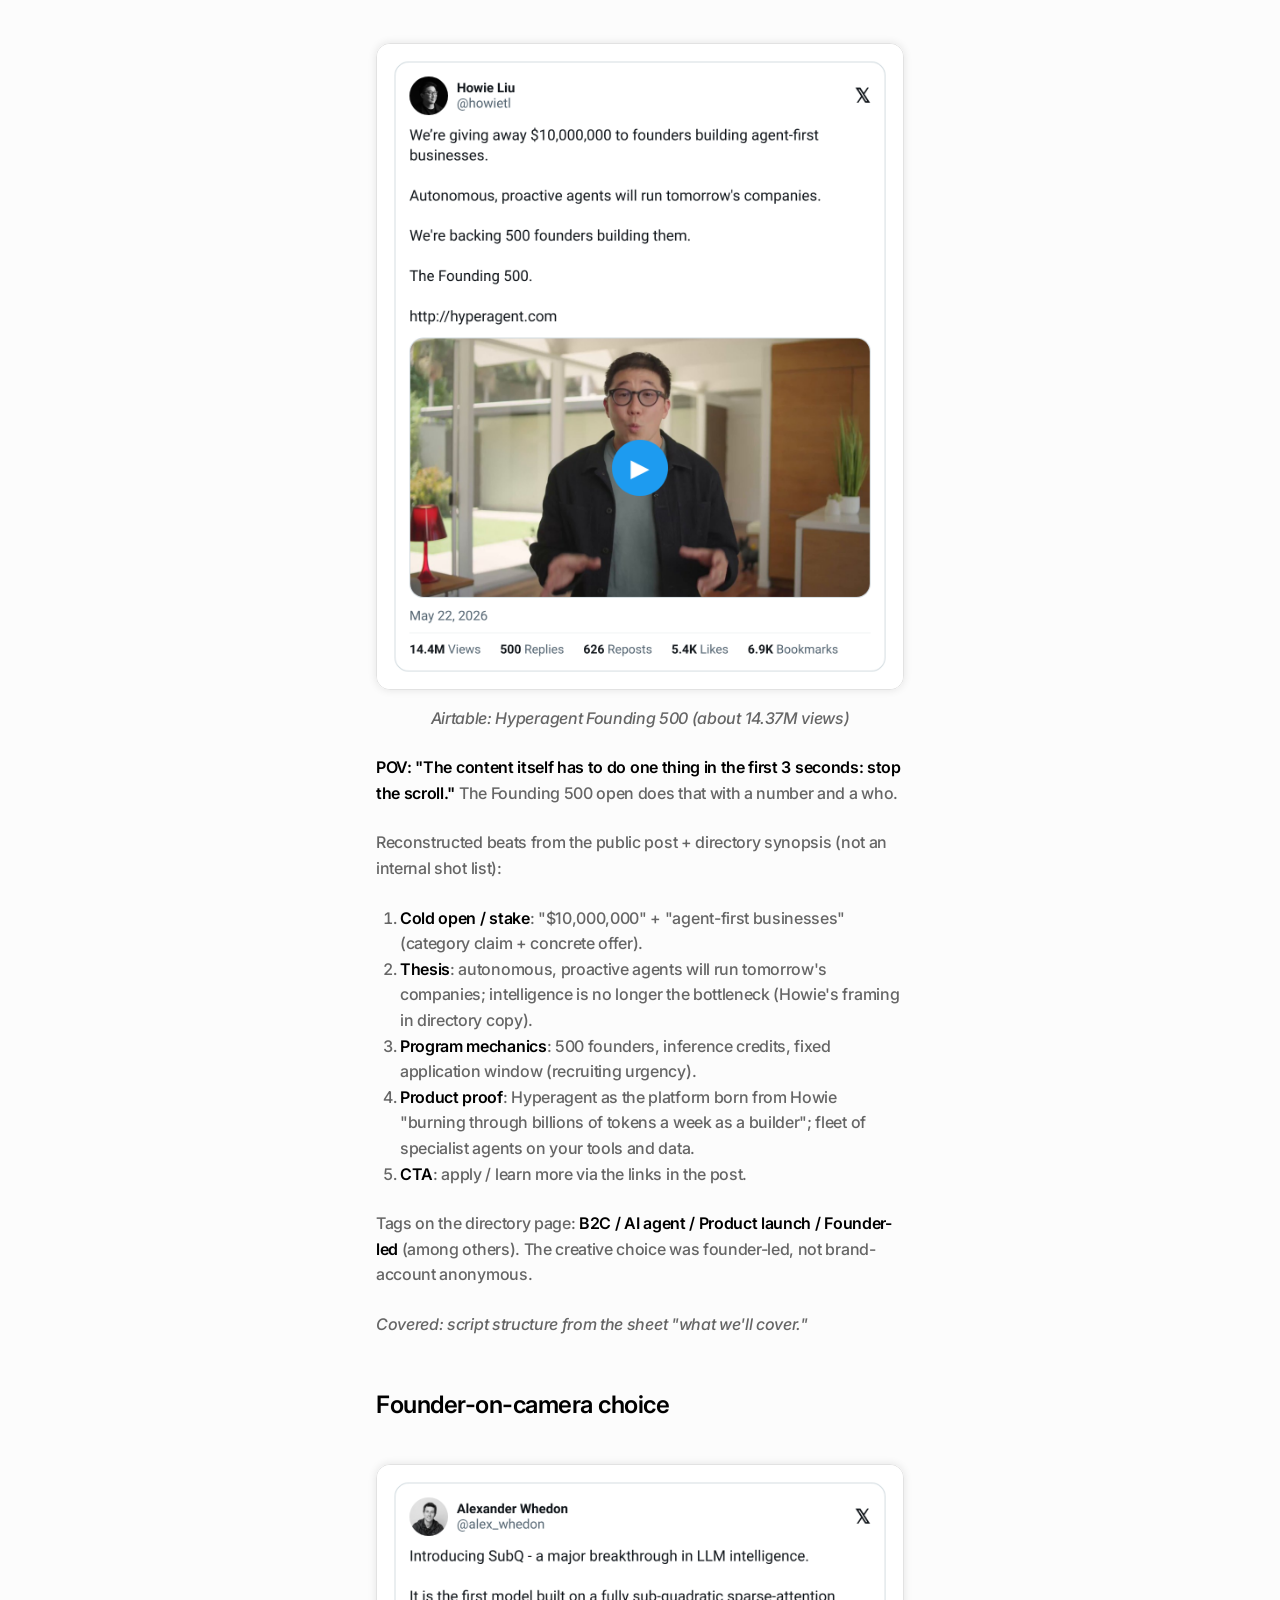
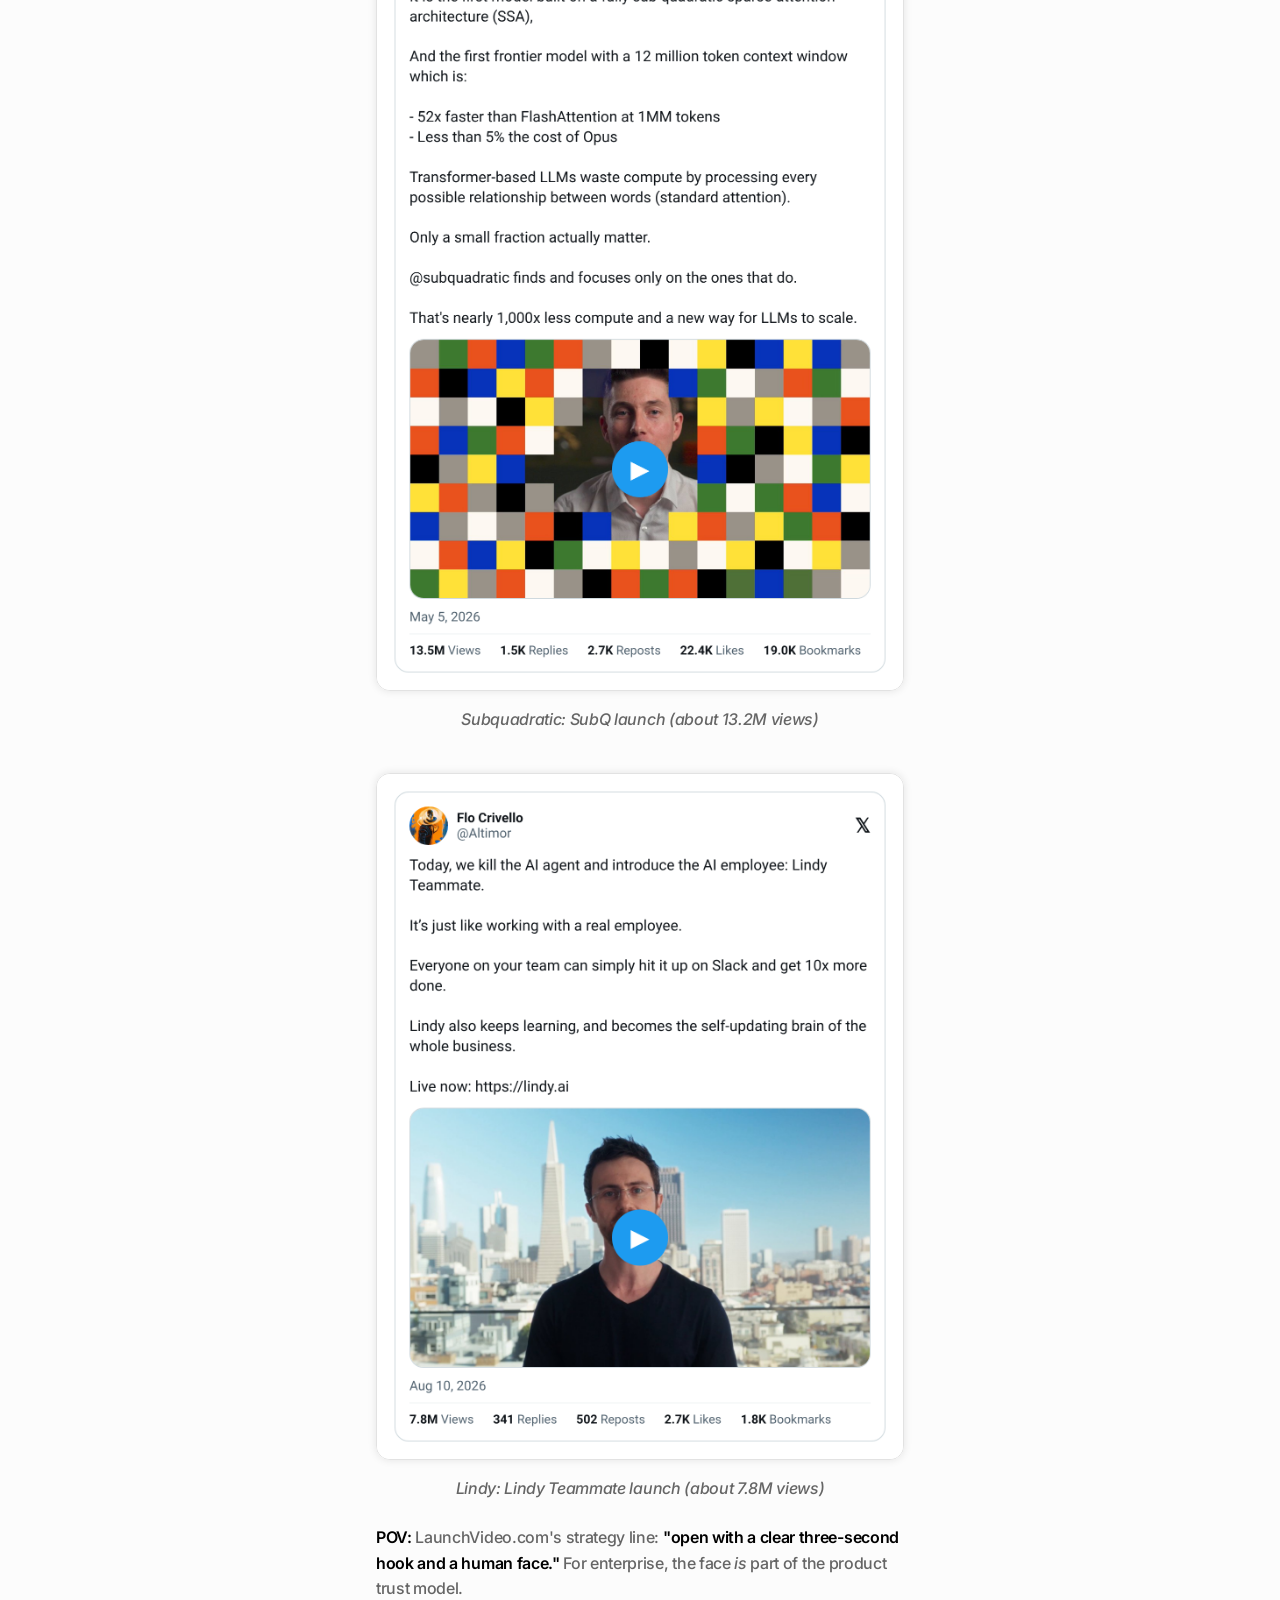
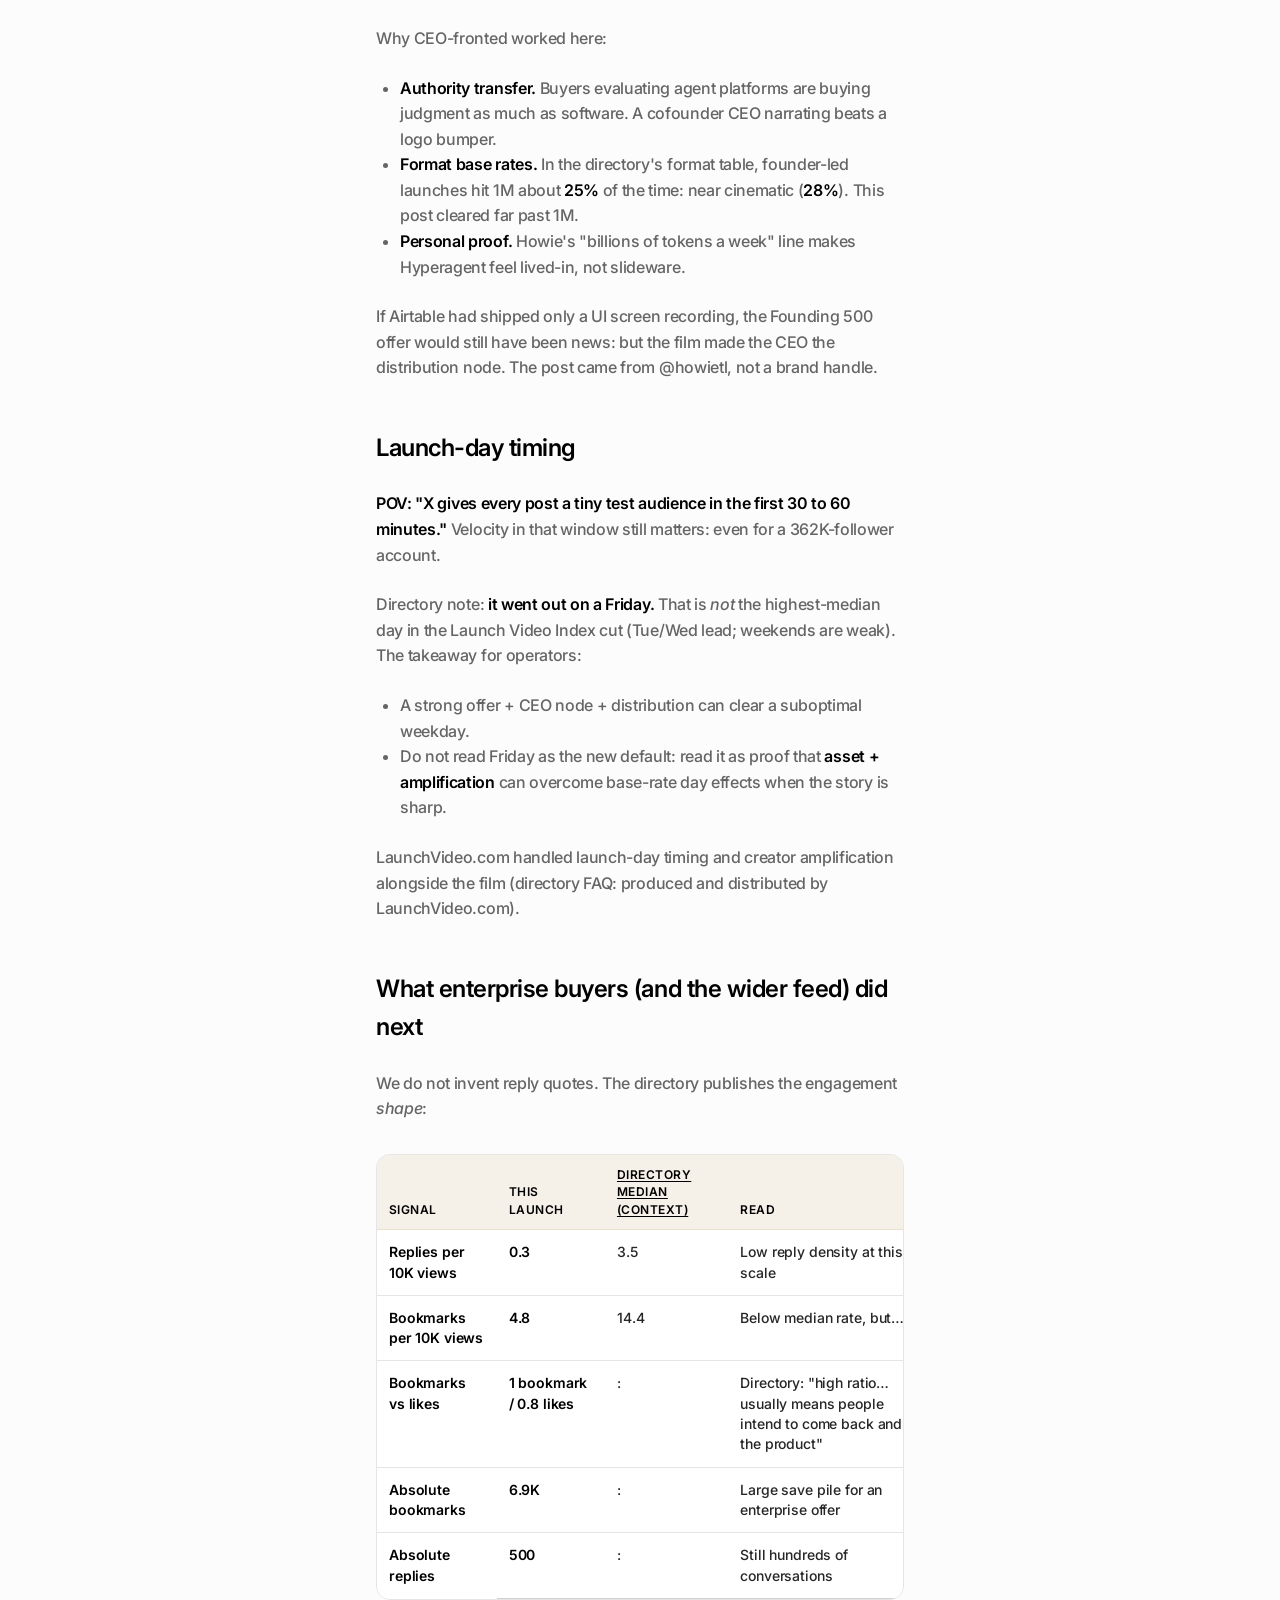
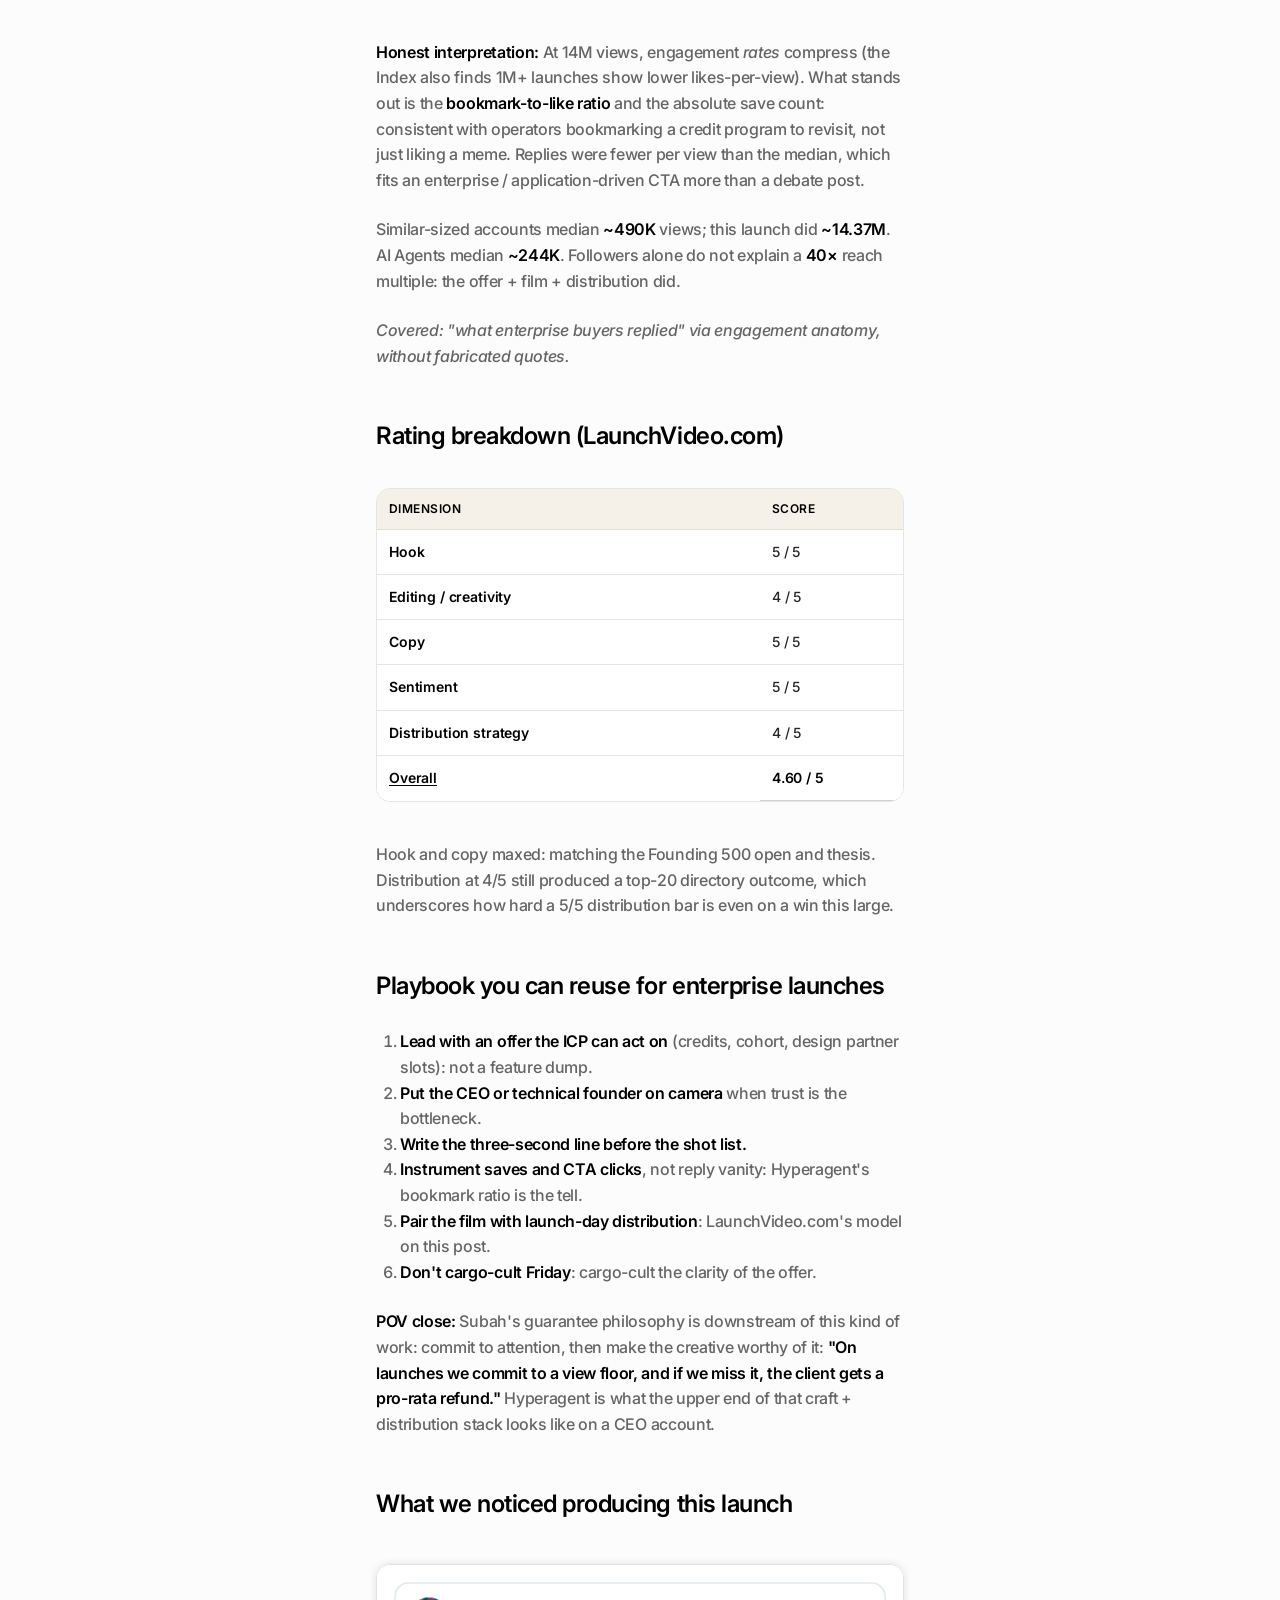
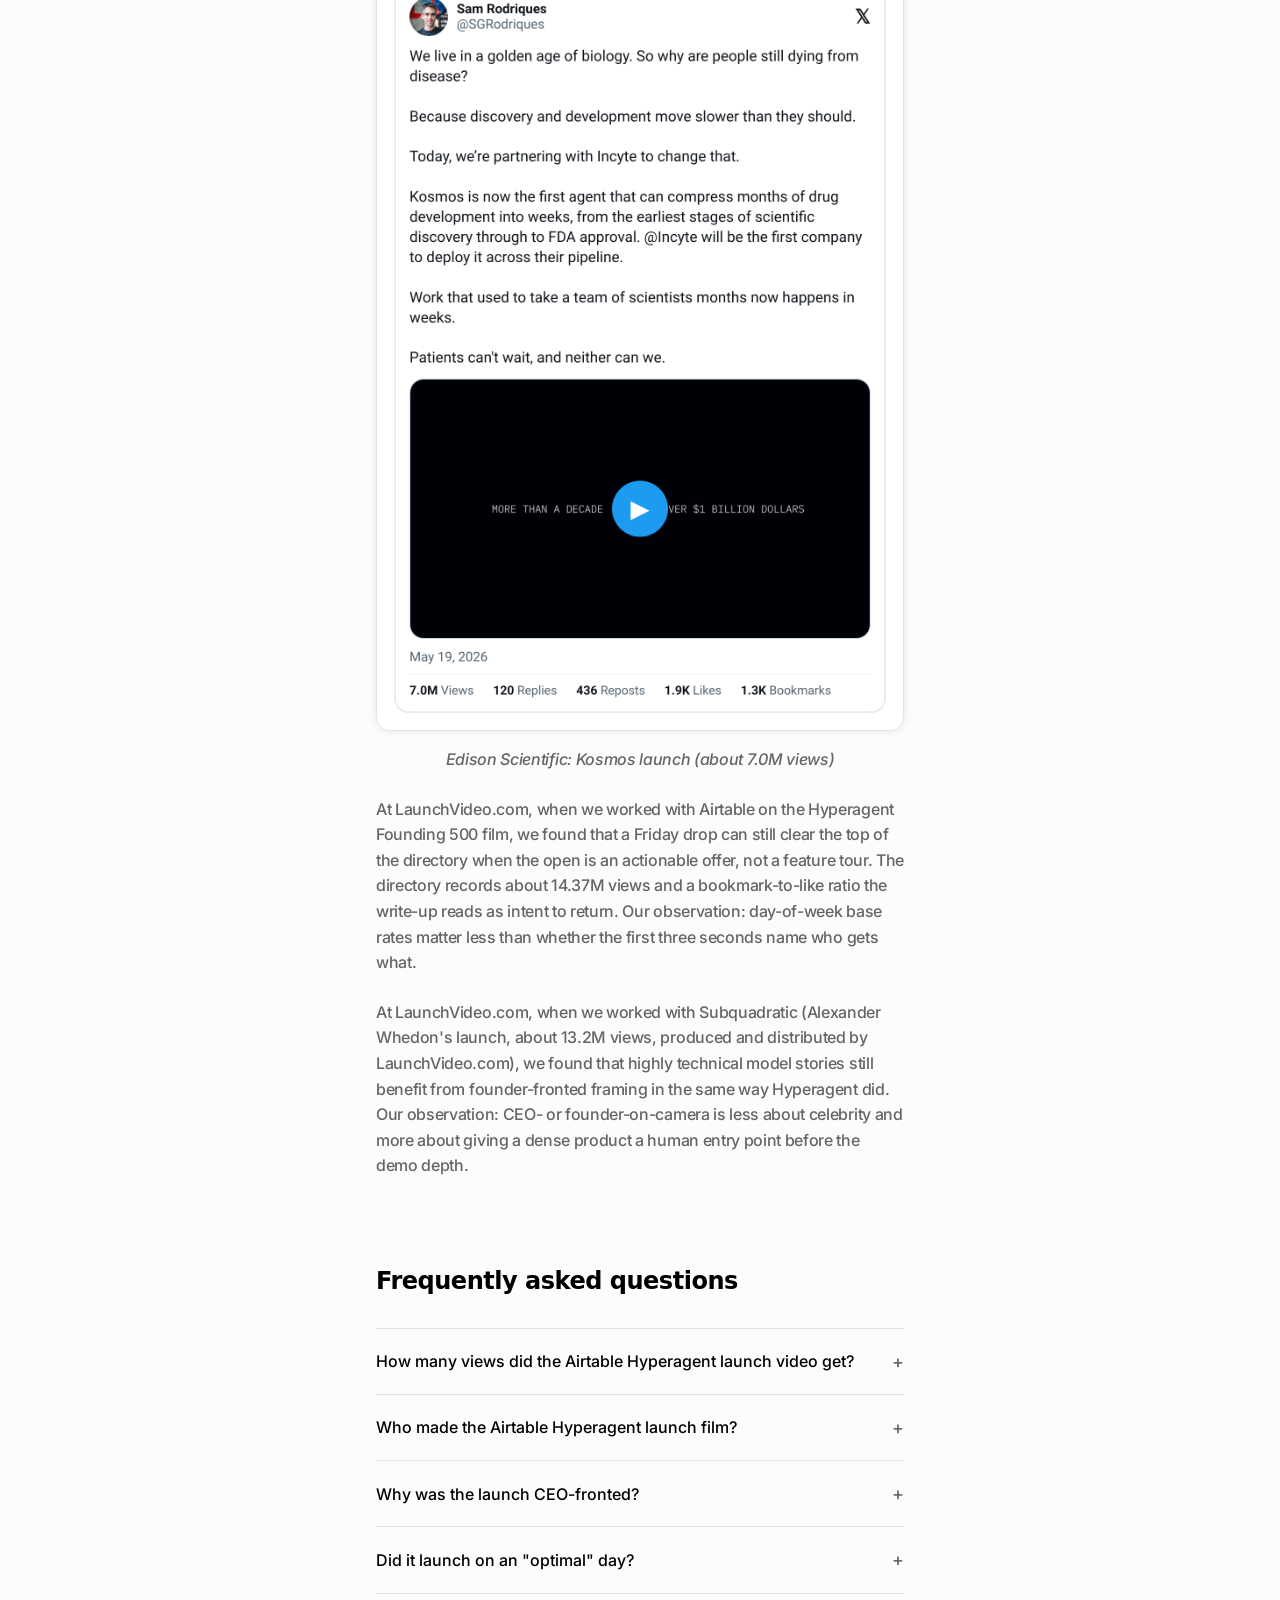
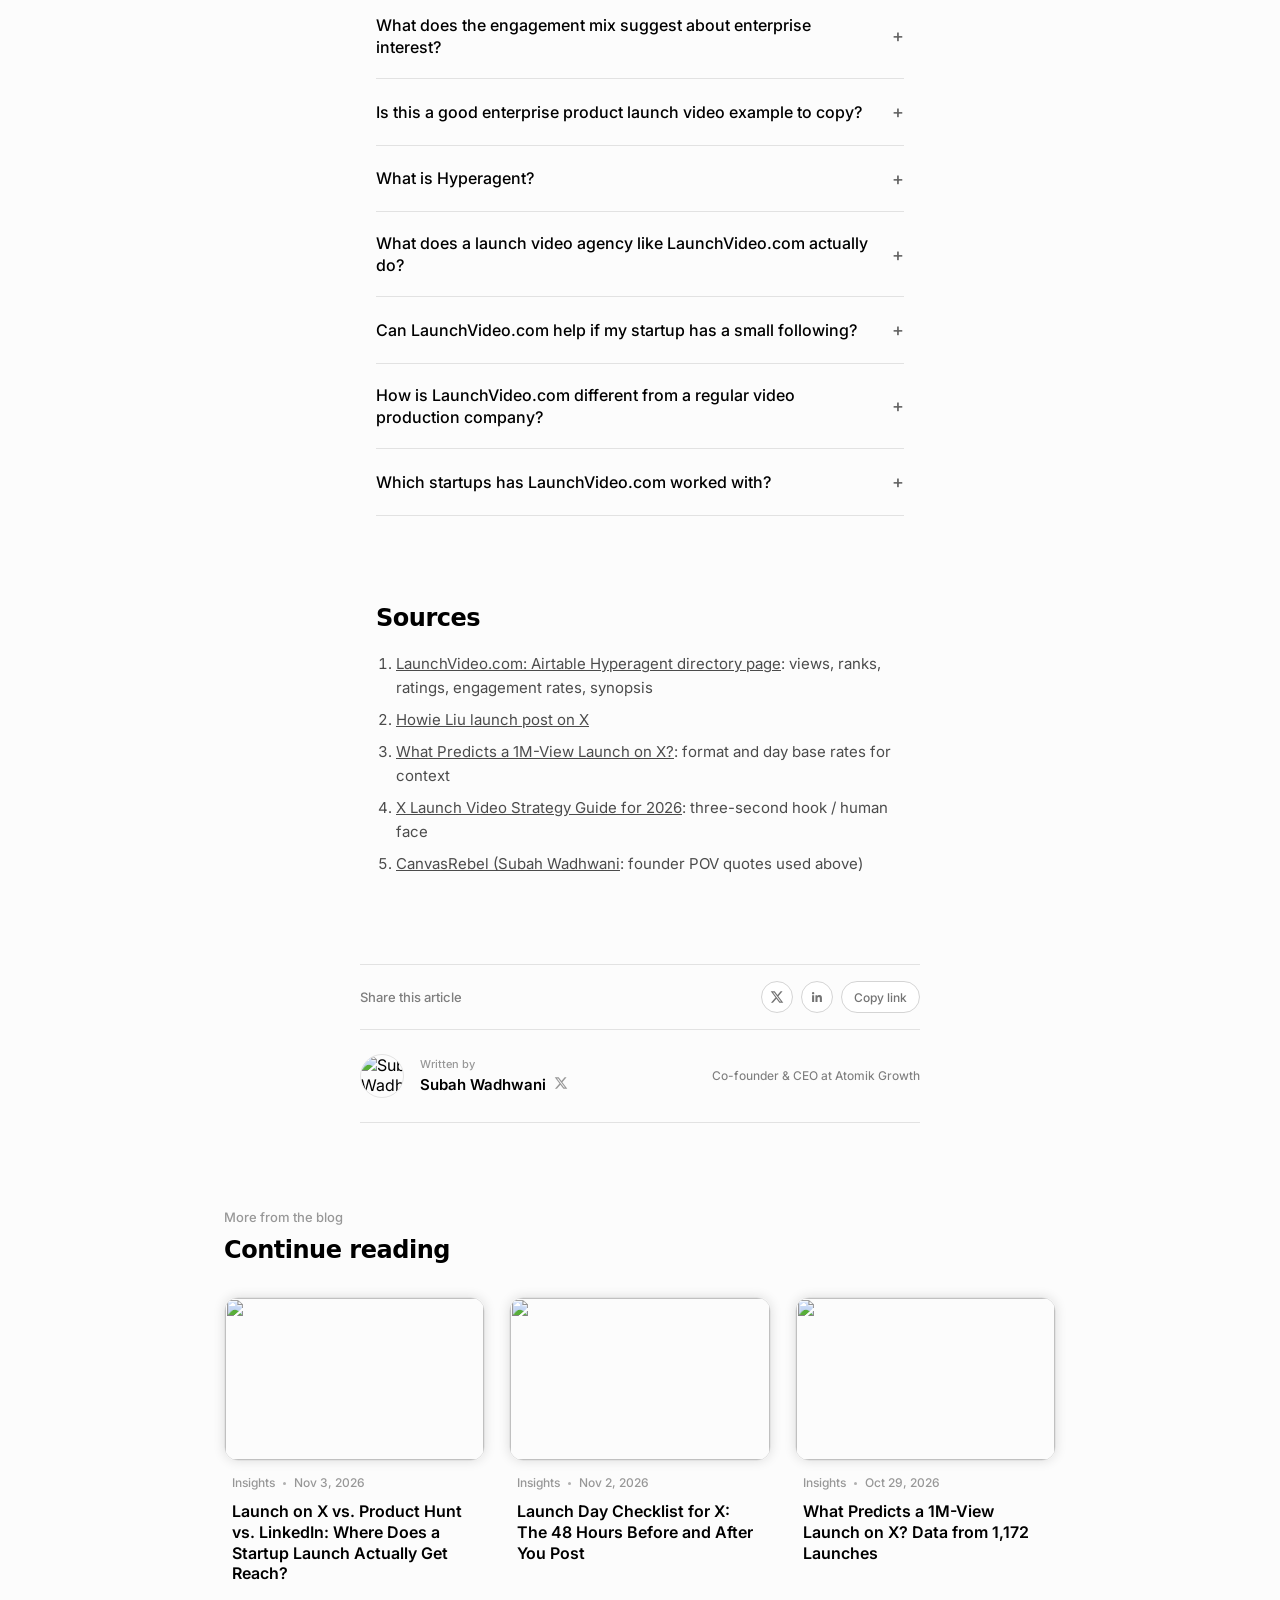
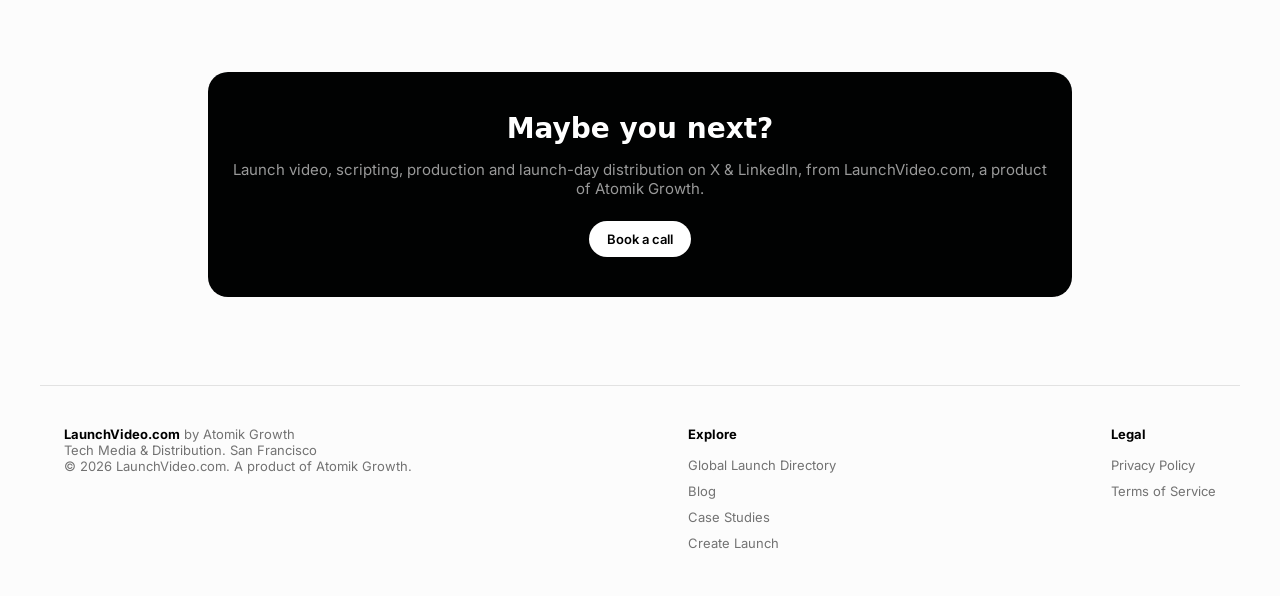
==== commit f75ee96a: "Match live launchvideo.com typography: linked HTML tables, X screenshot cards, live ending block" ====
--- a/airtable-hyperagent-14m-views-anatomy/index.html
+++ b/airtable-hyperagent-14m-views-anatomy/index.html
@@ -1,11 +1,12 @@
-<!doctype html>
+<!DOCTYPE html>
+
 <html lang="en"><head>
-<meta name="robots" content="noindex, nofollow"><meta charset="utf-8"><meta name="viewport" content="width=device-width,initial-scale=1">
-<title>How Airtable&#x27;s Hyperagent Launch Film Reached 14M Views: Anatomy of a CEO-Fronted Enterprise Launch</title>
-<meta name="description" content="Anatomy of Howie Liu&#x27;s Airtable Hyperagent launch on X (May 22, 2026): 14M views, CEO-fronted film, Founding 500 hook, timing and what enterprise buyers responded to.">
-<link rel="canonical" href="https://www.launchvideo.com/blog/airtable-hyperagent-14m-views-anatomy">
-<link rel="preconnect" href="https://fonts.googleapis.com"><link href="https://fonts.googleapis.com/css2?family=Inter:wght@400;450;500;600&display=swap" rel="stylesheet">
-<link href="https://api.fontshare.com/v2/css?f[]=switzer@400,500,600&display=swap" rel="stylesheet">
+<meta content="noindex, nofollow" name="robots"/><meta charset="utf-8"/><meta content="width=device-width,initial-scale=1" name="viewport"/>
+<title>How Airtable's Hyperagent Launch Film Reached 14M Views: Anatomy of a CEO-Fronted Enterprise Launch</title>
+<meta content="Anatomy of Howie Liu's Airtable Hyperagent launch on X (May 22, 2026): 14M views, CEO-fronted film, Founding 500 hook, timing and what enterprise buyers responded to." name="description"/>
+<link href="https://www.launchvideo.com/blog/airtable-hyperagent-14m-views-anatomy" rel="canonical"/>
+<link href="https://fonts.googleapis.com" rel="preconnect"/><link href="https://fonts.googleapis.com/css2?family=Inter:wght@400;450;500;600&amp;display=swap" rel="stylesheet"/>
+<link href="https://api.fontshare.com/v2/css?f[]=switzer@400,500,600&amp;display=swap" rel="stylesheet"/>
 <script type="application/ld+json">{"@context": "https://schema.org", "@type": "Article", "headline": "How Airtable's Hyperagent Launch Film Reached 14M Views: Anatomy of a CEO-Fronted Enterprise Launch", "description": "Anatomy of Howie Liu's Airtable Hyperagent launch on X (May 22, 2026): 14M views, CEO-fronted film, Founding 500 hook, timing and what enterprise buyers responded to.", "datePublished": "2026-11-03", "dateModified": "2026-11-03", "publisher": {"@type": "Organization", "name": "LaunchVideo.com", "url": "https://www.launchvideo.com/"}, "mainEntityOfPage": "https://www.launchvideo.com/blog/airtable-hyperagent-14m-views-anatomy"}</script>
 <script type="application/ld+json">{"@context": "https://schema.org", "@type": "FAQPage", "mainEntity": [{"@type": "Question", "name": "How many views did the Airtable Hyperagent launch video get?", "acceptedAnswer": {"@type": "Answer", "text": "The LaunchVideo.com directory records 14,374,722 views on Howie Liu's 22 May 2026 X post (~14M rounded). LaunchVideo.com's produced-and-distributed list cites 14.3M. Confirm against X analytics for the live count."}}, {"@type": "Question", "name": "Who made the Airtable Hyperagent launch film?", "acceptedAnswer": {"@type": "Answer", "text": "LaunchVideo.com produced and distributed the launch (film, timing and amplification), per the directory FAQ."}}, {"@type": "Question", "name": "Why was the launch CEO-fronted?", "acceptedAnswer": {"@type": "Answer", "text": "Enterprise agent platforms sell trust. A founder-led format puts Howie Liu's authority and personal builder proof in the first seconds: aligned with LaunchVideo.com's \"human face\" craft guidance and with founder-led 1M hit rates near cinematic in the directory."}}, {"@type": "Question", "name": "Did it launch on an \"optimal\" day?", "acceptedAnswer": {"@type": "Answer", "text": "It launched on a Friday. Directory-wide medians favour Tuesday/Wednesday, so this is a reminder that offer quality and distribution can outperform day base rates: not that Friday is best."}}, {"@type": "Question", "name": "What does the engagement mix suggest about enterprise interest?", "acceptedAnswer": {"@type": "Answer", "text": "Reply rate per view was low versus the directory median, but bookmarks were large in absolute terms with a high bookmark-to-like ratio: the directory's own read is that this pattern often means intent to return and try the product."}}, {"@type": "Question", "name": "Is this a good enterprise product launch video example to copy?", "acceptedAnswer": {"@type": "Answer", "text": "Yes as a structure example: offer-led open, CEO face, product thesis, clear CTA, paired distribution. Copy the beats; do not copy the credit amount or assume identical reach from a smaller account without a distribution plan."}}, {"@type": "Question", "name": "What is Hyperagent?", "acceptedAnswer": {"@type": "Answer", "text": "Airtable's agents platform for multi-step autonomous work across enterprise tools and data, launched publicly with the Founding 500 program in May 2026."}}, {"@type": "Question", "name": "What does a launch video agency like LaunchVideo.com actually do?", "acceptedAnswer": {"@type": "Answer", "text": "LaunchVideo.com covers script, production and hour-one distribution with overlapping creators. On the Airtable Hyperagent launch, it produced the film and handled launch-day timing and creator amplification."}}, {"@type": "Question", "name": "Can LaunchVideo.com help if my startup has a small following?", "acceptedAnswer": {"@type": "Answer", "text": "Yes. Airtable had a large CEO account, but in LaunchVideo.com's Global Launch Directory, 44% of 1M+ launches came from accounts under 10K followers. The same mix of a strong hook, a founder on camera and a coordinated first hour works for smaller accounts too."}}, {"@type": "Question", "name": "How is LaunchVideo.com different from a regular video production company?", "acceptedAnswer": {"@type": "Answer", "text": "A regular production company hands over the film. LaunchVideo.com treats distribution as the product, the view Subah Wadhwani builds the company around, and commits to a view floor on launches. That is why the Airtable film shipped with its timing and creator amplification already planned."}}, {"@type": "Question", "name": "Which startups has LaunchVideo.com worked with?", "acceptedAnswer": {"@type": "Answer", "text": "LaunchVideo.com has worked with startups including Wispr Flow, CodeRabbit, Composio and Airtable. The Airtable Hyperagent launch covered in this case study reached about 14M views on X."}}]}</script>
 <style>
@@ -54,8 +55,8 @@
 
 .byline{display:none!important} .author{display:none!important}
 header .dek{display:none!important}
-.article-content table{border-collapse:collapse!important;border:1px solid rgba(0,0,0,.18)!important;border-radius:0!important;overflow:visible!important}
-.article-content th,.article-content td{border:1px solid rgba(0,0,0,.18)!important;text-align:center!important;vertical-align:middle!important}
+
+
 .article-content tr:last-child td{border-bottom:1px solid rgba(0,0,0,.18)!important}
 .article-content img{max-width:100%;height:auto;border-radius:12px;border:1px solid rgba(0,0,0,.1);margin:1.25rem 0}
 .ctaband p{color:rgba(255,255,255,.6)}
@@ -63,64 +64,52 @@
 .x-embed .twitter-tweet{margin:0 auto!important}
 .x-cap{margin:.5rem 0 0;font-size:13px;line-height:1.4;color:rgba(0,0,0,.55);text-align:center}
 .article-content > p > em:has(a[href*="x.com"]){display:block;text-align:center;font-size:13px;color:rgba(0,0,0,.55)}
+</style><style id="live-match">
+/* live-match overrides (from LIVE_FORMAT_FINDINGS.md) */
+body{background:#fcfcfc}
+h1{font-size:34px;line-height:1.08;letter-spacing:-.02em} @media(min-width:640px){h1{font-size:44px;line-height:1.1;letter-spacing:normal}}
+section.post{max-width:560px}
+.article-content{font-family:var(--font-inter);color:rgba(0,0,0,.6);font-size:1rem;font-weight:500;line-height:1.6;letter-spacing:-.02em}
+@media(max-width:639px){.article-content{font-size:.9375rem}}
+.article-content h2{font-size:1.5rem;line-height:1.6;margin:3rem 0 1.5rem} @media(max-width:639px){.article-content h2{font-size:1.375rem;line-height:1.4}}
+.article-content h3{font-size:1.25rem;line-height:1.4;margin:2.5rem 0 1.25rem}
+.article-content blockquote,.article-content > blockquote:first-child{border:0;border-left:2px solid #000;border-radius:0;background:none;margin:2rem 0;padding:0 0 0 1.25rem;font-style:italic;color:rgba(0,0,0,.6)}
+.article-content img{display:block;width:100%;height:auto;margin:2.5rem auto;border:1px solid rgba(0,0,0,.1);border-radius:14px;box-shadow:0 0 8px rgba(0,0,0,.1)}
+.article-content a.x-shot{display:block;text-decoration:none} .article-content a.x-shot img{margin-bottom:1rem}
+.article-content a.x-shot + p{margin-top:0}
+.article-content table{width:100%!important;transform:none!important;margin:0!important;border:0!important;border-radius:0!important;background:none;display:table;overflow:visible!important}
+.article-content .article-table-wrap th,.article-content .article-table-wrap td{text-align:left!important} .article-content .article-table-wrap tbody th{background:none!important}
+.article-content .article-table-wrap a{color:#000;text-decoration:underline;text-underline-offset:2px}
+.lv-end{max-width:560px;margin:64px auto 0;padding:0;border-top:1px solid rgba(0,0,0,.1);border-bottom:1px solid rgba(0,0,0,.1)} @media(min-width:640px){.lv-end{margin-top:88px}}
+.lv-end .r1{display:flex;flex-wrap:wrap;align-items:center;justify-content:space-between;gap:12px;min-height:64px;padding:12px 0}
+.lv-end .k{font-size:13px;font-weight:500;color:rgba(0,0,0,.5)} .lv-end .b{display:flex;gap:8px;align-items:center}
+.lv-end .b a{width:32px;height:32px;display:flex;align-items:center;justify-content:center;border-radius:50%;border:1px solid #d4d4d4;background:#fff;color:rgba(0,0,0,.55)}
+.lv-end .b button{height:32px;min-width:78px;border-radius:999px;border:1px solid #d4d4d4;background:#fff;padding:0 12px;font:500 12px var(--font-inter);color:rgba(0,0,0,.55);cursor:pointer}
+.lv-end .r2{display:flex;align-items:center;gap:16px;padding:24px 0;border-top:1px solid rgba(0,0,0,.1)}
+.lv-end .av{width:44px;height:44px;border-radius:50%;overflow:hidden;border:1px solid rgba(0,0,0,.1);flex-shrink:0} .lv-end .av img{width:100%;height:100%;object-fit:cover}
+.lv-end .w{flex:1;display:flex;align-items:center;justify-content:space-between;gap:24px;flex-wrap:wrap}
+.lv-end .wb{font-size:11px;line-height:1;font-weight:500;color:rgba(0,0,0,.4);margin:0} .lv-end h4{margin:6px 0 0;display:inline-flex;gap:8px;align-items:center;font-size:15px;line-height:1.25;font-weight:600;color:#000} .lv-end h4 a{color:rgba(0,0,0,.4)}
+.lv-end .role{margin:0;max-width:310px;font-size:12px;line-height:1.5;font-weight:450;color:rgba(0,0,0,.5)}
+.lv-rel{max-width:864px;margin:64px auto 0;padding:0 16px} @media(min-width:640px){.lv-rel{margin-top:88px}}
+.lv-rel .k{font-size:13px;line-height:1;font-weight:500;color:rgba(0,0,0,.4);margin:0} .lv-rel h3{margin:12px 0 0;font:600 24px/1.2 var(--font-switzer);letter-spacing:-.02em;color:#000}
+.lv-rel .g{margin-top:32px;display:grid;grid-template-columns:1fr;gap:32px} @media(min-width:768px){.lv-rel .g{grid-template-columns:repeat(3,1fr);gap:24px}}
+.lv-rel a{text-decoration:none;color:#000} .lv-rel .th{aspect-ratio:373.333/234;overflow:hidden;border-radius:14px;border:1px solid rgba(0,0,0,.1);box-shadow:0 0 12px rgba(0,0,0,.12)} .lv-rel .th img{width:100%;height:100%;object-fit:cover;transition:transform .3s} .lv-rel a:hover .th img{transform:scale(1.02)}
+.lv-rel .m{padding:16px 8px 0} .lv-rel .mt{display:flex;gap:8px;align-items:center;font-size:12px;line-height:1;font-weight:500;color:rgba(0,0,0,.4)} .lv-rel .mt i{width:3px;height:3px;border-radius:50%;background:rgba(0,0,0,.3)}
+.lv-rel h4{margin:12px 0 0;font-size:16px;line-height:1.3;font-weight:600} .lv-rel a:hover h4{opacity:.6}
 </style></head><body>
 <nav><a class="brand" href="https://www.launchvideo.com/">LaunchVideo.com<span>by Atomik Growth</span></a>
 <div class="links"><a href="https://www.launchvideo.com/directory">Directory</a><a href="https://www.launchvideo.com/#case-studies">Case Studies</a><a href="https://www.launchvideo.com/blog">Blog</a></div>
 <div class="right"><a href="#">Sign in</a><a href="https://www.launchvideo.com/host/events/new">Create Launch</a><a class="cta" href="https://calendly.com/d/dtj2-w7z-3fy/tlvc-intro-call">Book a call</a></div></nav>
 <header><div class="eyebrow"><span class="cat">Case Studies</span><span class="dot"></span><time datetime="2026-11-03">Nov 3, 2026</time></div>
-<h1>How Airtable&#x27;s Hyperagent Launch Film Reached 14M Views: Anatomy of a CEO-Fronted Enterprise Launch</h1>
+<h1>How Airtable's Hyperagent Launch Film Reached 14M Views: Anatomy of a CEO-Fronted Enterprise Launch</h1>
 </header>
-<div class="hero"><img src="banner.jpg" alt="Airtable Hyperagent launch film: a founder records on camera in front of a monitor rig" width="1600" height="900" style="display:block;width:100%;max-width:100%;height:auto;border-radius:14px;border:1px solid rgba(0,0,0,.1);box-shadow:0 0 20px rgba(0,0,0,.2);"></div>
+<div class="hero"><img alt="Airtable Hyperagent launch film: a founder records on camera in front of a monitor rig" height="900" src="banner.jpg" style="display:block;width:100%;max-width:100%;height:auto;border-radius:14px;border:1px solid rgba(0,0,0,.1);box-shadow:0 0 20px rgba(0,0,0,.2);" width="1600"/></div>
 <section class="post"><article><div class="article-content"><blockquote>
 <p><strong>In short:</strong> On <strong>22 May 2026</strong>, Airtable CEO Howie Liu (@howietl) launched the <strong>Founding 500</strong>: $10M in inference credits for 500 agent-first founders: with a CEO-fronted film produced and distributed by LaunchVideo.com. The X post reached about <strong>14.37M views</strong> (directory rounds to <strong>14M</strong>; LaunchVideo.com's produced-launches list cites <strong>14.3M</strong>), <strong>5.4K likes</strong>, <strong>629 reposts</strong>, <strong>500 replies</strong> and <strong>6.9K bookmarks</strong>. LaunchVideo.com rated it <strong>4.60 / 5</strong> (hook 5, copy 5, sentiment 5, editing 4, distribution 4). It ranked <strong>#18 of 1,264</strong> tracked launches: about <strong>62×</strong> the directory median (~232K). This anatomy breaks down script structure, the founder-on-camera choice, Friday timing and what the engagement mix suggests enterprise buyers did next.</p>
 </blockquote>
 <p><em>Numbers below come from <a href="https://www.launchvideo.com/directory/airtable-hyperagent">launchvideo.com/directory/airtable-hyperagent</a> and LaunchVideo.com's produced-launches list. An older FAQ line on LaunchVideo.com still says 8.1M for this launch: treat <strong>14M / 14.3M</strong> as the directory-backed figures pending a FAQ sync.</em></p>
 <h2 id="quick-facts">Quick facts</h2>
-<table>
-
-<tbody>
-<tr>
-<td><strong>Date</strong></td>
-<td>Friday, 22 May 2026</td>
-</tr>
-<tr>
-<td><strong>Account</strong></td>
-<td>Howie Liu (@howietl), ~362K followers at collection</td>
-</tr>
-<tr>
-<td><strong>Offer</strong></td>
-<td>Founding 500: $10M inference credits / 500 founders (~$20K per spot)</td>
-</tr>
-<tr>
-<td><strong>Product</strong></td>
-<td>Hyperagent: Airtable's agent platform (VM sessions, browser, shell, warehouse, integrations)</td>
-</tr>
-<tr>
-<td><strong>Views</strong></td>
-<td><strong>14,374,722</strong> (directory) · <strong>14.3M</strong> on LaunchVideo.com produced list</td>
-</tr>
-<tr>
-<td><strong>Engagement</strong></td>
-<td>5.4K likes · 629 reposts · 500 replies · 6.9K bookmarks</td>
-</tr>
-<tr>
-<td><strong>TLVC rating</strong></td>
-<td><strong>4.60 / 5</strong></td>
-</tr>
-<tr>
-<td><strong>Rank</strong></td>
-<td>#18 of 1,264 · #6 of 208 AI Agents · #5 of 82 similar-sized accounts</td>
-</tr>
-<tr>
-<td><strong>Vs medians</strong></td>
-<td>62× every-launch median (232K) · 59× AI Agents median (244K) · ~40× follower count</td>
-</tr>
-<tr>
-<td><strong>Produced by</strong></td>
-<td>LaunchVideo.com (film + launch-day distribution)</td>
-</tr>
-</tbody>
-</table>
+<div class="article-table-wrap" style="overflow-x:auto;margin:2rem 0 2.5rem;-webkit-overflow-scrolling:touch;border:1px solid #e5e5e5;border-radius:14px;background:#fff;"><table style="width:100%;min-width:560px;border-collapse:collapse;font-size:0.875rem;line-height:1.45;letter-spacing:-0.01em;color:#000;margin:0;"><tbody><tr><th scope="row" style="padding:0.75rem;border-bottom:1px solid #e5e5e5;vertical-align:top;color:#000;font-weight:600;text-align:left;"><strong style="font-weight:600;color:#000;">Date</strong></th><td style="padding:0.75rem;border-bottom:1px solid #e5e5e5;vertical-align:top;color:#262626;"><a href="https://x.com/howietl/status/2057823823526014990" style="color:#000;text-decoration:underline;text-underline-offset:2px;">Friday, 22 May 2026</a></td></tr><tr><th scope="row" style="padding:0.75rem;border-bottom:1px solid #e5e5e5;vertical-align:top;color:#000;font-weight:600;text-align:left;"><strong style="font-weight:600;color:#000;">Account</strong></th><td style="padding:0.75rem;border-bottom:1px solid #e5e5e5;vertical-align:top;color:#262626;"><a href="https://x.com/howietl" style="color:#000;text-decoration:underline;text-underline-offset:2px;">Howie Liu (@howietl), ~362K followers at collection</a></td></tr><tr><th scope="row" style="padding:0.75rem;border-bottom:1px solid #e5e5e5;vertical-align:top;color:#000;font-weight:600;text-align:left;"><strong style="font-weight:600;color:#000;">Offer</strong></th><td style="padding:0.75rem;border-bottom:1px solid #e5e5e5;vertical-align:top;color:#262626;">Founding 500: $10M inference credits / 500 founders (~$20K per spot)</td></tr><tr><th scope="row" style="padding:0.75rem;border-bottom:1px solid #e5e5e5;vertical-align:top;color:#000;font-weight:600;text-align:left;"><strong style="font-weight:600;color:#000;">Product</strong></th><td style="padding:0.75rem;border-bottom:1px solid #e5e5e5;vertical-align:top;color:#262626;"><a href="https://www.launchvideo.com/directory/airtable-hyperagent" style="color:#000;text-decoration:underline;text-underline-offset:2px;">Hyperagent: Airtable's agent platform (VM sessions, browser, shell, warehouse, integrations)</a></td></tr><tr><th scope="row" style="padding:0.75rem;border-bottom:1px solid #e5e5e5;vertical-align:top;color:#000;font-weight:600;text-align:left;"><strong style="font-weight:600;color:#000;">Views</strong></th><td style="padding:0.75rem;border-bottom:1px solid #e5e5e5;vertical-align:top;color:#262626;"><a href="https://www.launchvideo.com/directory/airtable-hyperagent" style="color:#000;text-decoration:underline;text-underline-offset:2px;"><strong style="font-weight:600;color:#000;">14,374,722</strong> (directory) · <strong style="font-weight:600;color:#000;">14.3M</strong> on LaunchVideo.com produced list</a></td></tr><tr><th scope="row" style="padding:0.75rem;border-bottom:1px solid #e5e5e5;vertical-align:top;color:#000;font-weight:600;text-align:left;"><strong style="font-weight:600;color:#000;">Engagement</strong></th><td style="padding:0.75rem;border-bottom:1px solid #e5e5e5;vertical-align:top;color:#262626;">5.4K likes · 629 reposts · 500 replies · 6.9K bookmarks</td></tr><tr><th scope="row" style="padding:0.75rem;border-bottom:1px solid #e5e5e5;vertical-align:top;color:#000;font-weight:600;text-align:left;"><strong style="font-weight:600;color:#000;">LaunchVideo.com rating</strong></th><td style="padding:0.75rem;border-bottom:1px solid #e5e5e5;vertical-align:top;color:#262626;"><strong style="font-weight:600;color:#000;">4.60 / 5</strong></td></tr><tr><th scope="row" style="padding:0.75rem;border-bottom:1px solid #e5e5e5;vertical-align:top;color:#000;font-weight:600;text-align:left;"><a href="https://www.launchvideo.com/directory/airtable-hyperagent" style="color:#000;text-decoration:underline;text-underline-offset:2px;"><strong style="font-weight:600;color:#000;">Rank</strong></a></th><td style="padding:0.75rem;border-bottom:1px solid #e5e5e5;vertical-align:top;color:#262626;">#18 of 1,264 · #6 of 208 AI Agents · #5 of 82 similar-sized accounts</td></tr><tr><th scope="row" style="padding:0.75rem;border-bottom:1px solid #e5e5e5;vertical-align:top;color:#000;font-weight:600;text-align:left;"><a href="https://www.launchvideo.com/directory" style="color:#000;text-decoration:underline;text-underline-offset:2px;"><strong style="font-weight:600;color:#000;">Vs medians</strong></a></th><td style="padding:0.75rem;border-bottom:1px solid #e5e5e5;vertical-align:top;color:#262626;">62× every-launch median (232K) · 59× AI Agents median (244K) · ~40× follower count</td></tr><tr><th scope="row" style="padding:0.75rem;border-bottom:0;vertical-align:top;color:#000;font-weight:600;text-align:left;"><strong style="font-weight:600;color:#000;">Produced by</strong></th><td style="padding:0.75rem;border-bottom:0;vertical-align:top;color:#262626;"><a href="https://www.launchvideo.com" style="color:#000;text-decoration:underline;text-underline-offset:2px;">LaunchVideo.com (film + launch-day distribution)</a></td></tr></tbody></table></div>
 <h2 id="why-this-case">Why this launch is the enterprise proof case</h2>
 <p><strong>POV:</strong> Subah Wadhwani built LaunchVideo.com around a hard claim: distribution is the product. <strong>"A company can ship something brilliant and watch it die at 2,000 views because the right people never saw it."</strong> Airtable did not have a discovery problem in the abstract: Howie already had hundreds of thousands of followers: but an enterprise agent platform still had to <em>earn</em> attention against a noisy AI feed. The Founding 500 film is LaunchVideo.com's largest produced-and-distributed proof on the public site (<strong>14.3M</strong>).</p>
 <p>For teams searching <em>enterprise product launch video example</em> or <em>Airtable Hyperagent launch video</em>, this is the teardown.</p>
@@ -132,12 +121,7 @@
 </blockquote>
 <p>That dual structure: <strong>platform thesis + concrete allocation</strong>: is the script spine.</p>
 <h2 id="script-structure">Script structure (as the market saw it)</h2>
-<div class="x-embed">
-<blockquote class="twitter-tweet" data-dnt="true" data-align="center"><a href="https://x.com/howietl/status/2057823823526014990" target="_blank" rel="noopener noreferrer">View post on X</a></blockquote>
-<p class="x-cap"><em>Airtable: Hyperagent Founding 500 (about 14.37M views)</em></p>
-</div>
-
-<p><em>Watch: <a href="https://x.com/howietl/status/2057823823526014990" target="_blank" rel="noopener noreferrer">Airtable: Hyperagent Founding 500 (about 14.37M views)</a></em></p>
+<a class="x-shot" href="https://x.com/howietl/status/2057823823526014990" rel="noopener noreferrer nofollow" target="_blank"><img alt="Airtable: Hyperagent Founding 500 (about 14.37M views) post on X" data-align="center" data-size="full" src="x-1.png"/></a><p style="text-align: center;"><em>Airtable: Hyperagent Founding 500 (about 14.37M views)</em></p>
 <p><strong>POV:</strong> <strong>"The content itself has to do one thing in the first 3 seconds: stop the scroll."</strong> The Founding 500 open does that with a number and a who.</p>
 <p>Reconstructed beats from the public post + directory synopsis (not an internal shot list):</p>
 <ol>
@@ -150,18 +134,8 @@
 <p>Tags on the directory page: <strong>B2C / AI agent / Product launch / Founder-led</strong> (among others). The creative choice was founder-led, not brand-account anonymous.</p>
 <p><em>Covered: script structure from the sheet "what we'll cover."</em></p>
 <h2 id="founder-on-camera">Founder-on-camera choice</h2>
-<div class="x-embed">
-<blockquote class="twitter-tweet" data-dnt="true" data-align="center"><a href="https://x.com/alex_whedon/status/2051663268704636937" target="_blank" rel="noopener noreferrer">View post on X</a></blockquote>
-<p class="x-cap"><em>Subquadratic: SubQ launch (about 13.2M views)</em></p>
-</div>
-
-<p><em>Watch: <a href="https://x.com/alex_whedon/status/2051663268704636937" target="_blank" rel="noopener noreferrer">Subquadratic: SubQ launch (about 13.2M views)</a></em></p>
-<div class="x-embed">
-<blockquote class="twitter-tweet" data-dnt="true" data-align="center"><a href="https://x.com/Altimor/status/2086861887611019623" target="_blank" rel="noopener noreferrer">View post on X</a></blockquote>
-<p class="x-cap"><em>Lindy: Lindy Teammate launch (about 7.8M views)</em></p>
-</div>
-
-<p><em>Watch: <a href="https://x.com/Altimor/status/2086861887611019623" target="_blank" rel="noopener noreferrer">Lindy: Lindy Teammate launch (about 7.8M views)</a></em></p>
+<a class="x-shot" href="https://x.com/alex_whedon/status/2051663268704636937" rel="noopener noreferrer nofollow" target="_blank"><img alt="Subquadratic: SubQ launch (about 13.2M views) post on X" data-align="center" data-size="full" src="x-2.png"/></a><p style="text-align: center;"><em>Subquadratic: SubQ launch (about 13.2M views)</em></p>
+<a class="x-shot" href="https://x.com/Altimor/status/2086861887611019623" rel="noopener noreferrer nofollow" target="_blank"><img alt="Lindy: Lindy Teammate launch (about 7.8M views) post on X" data-align="center" data-size="full" src="x-3.png"/></a><p style="text-align: center;"><em>Lindy: Lindy Teammate launch (about 7.8M views)</em></p>
 <p><strong>POV:</strong> LaunchVideo.com's strategy line: <strong>"open with a clear three-second hook and a human face."</strong> For enterprise, the face <em>is</em> part of the product trust model.</p>
 <p>Why CEO-fronted worked here:</p>
 <ul>
@@ -180,86 +154,12 @@
 <p>LaunchVideo.com handled launch-day timing and creator amplification alongside the film (directory FAQ: produced and distributed by LaunchVideo.com).</p>
 <h2 id="buyer-response">What enterprise buyers (and the wider feed) did next</h2>
 <p>We do not invent reply quotes. The directory publishes the engagement <em>shape</em>:</p>
-<table>
-<thead>
-<tr>
-<th>Signal</th>
-<th>This launch</th>
-<th>Directory median (context)</th>
-<th>Read</th>
-</tr>
-</thead>
-<tbody>
-<tr>
-<td>Replies per 10K views</td>
-<td><strong>0.3</strong></td>
-<td>3.5</td>
-<td>Low reply density at this scale</td>
-</tr>
-<tr>
-<td>Bookmarks per 10K views</td>
-<td><strong>4.8</strong></td>
-<td>14.4</td>
-<td>Below median rate, but…</td>
-</tr>
-<tr>
-<td>Bookmarks vs likes</td>
-<td><strong>1 bookmark / 0.8 likes</strong></td>
-<td>:</td>
-<td>Directory: "high ratio… usually means people intend to come back and try the product"</td>
-</tr>
-<tr>
-<td>Absolute bookmarks</td>
-<td><strong>6.9K</strong></td>
-<td>:</td>
-<td>Large save pile for an enterprise offer</td>
-</tr>
-<tr>
-<td>Absolute replies</td>
-<td><strong>500</strong></td>
-<td>:</td>
-<td>Still hundreds of conversations</td>
-</tr>
-</tbody>
-</table>
+<div class="article-table-wrap" style="overflow-x:auto;margin:2rem 0 2.5rem;-webkit-overflow-scrolling:touch;border:1px solid #e5e5e5;border-radius:14px;background:#fff;"><table style="width:100%;min-width:560px;border-collapse:collapse;font-size:0.875rem;line-height:1.45;letter-spacing:-0.01em;color:#000;margin:0;"><thead><tr><th scope="col" style="padding:0.7rem 0.75rem;background:#f5f0e8;border-bottom:1px solid #e8dfcf;text-align:left;font-weight:600;font-size:0.75rem;letter-spacing:0.04em;text-transform:uppercase;color:#000;vertical-align:bottom;">Signal</th><th scope="col" style="padding:0.7rem 0.75rem;background:#f5f0e8;border-bottom:1px solid #e8dfcf;text-align:left;font-weight:600;font-size:0.75rem;letter-spacing:0.04em;text-transform:uppercase;color:#000;vertical-align:bottom;">This launch</th><th scope="col" style="padding:0.7rem 0.75rem;background:#f5f0e8;border-bottom:1px solid #e8dfcf;text-align:left;font-weight:600;font-size:0.75rem;letter-spacing:0.04em;text-transform:uppercase;color:#000;vertical-align:bottom;"><a href="https://www.launchvideo.com/directory" style="color:#000;text-decoration:underline;text-underline-offset:2px;">Directory median (context)</a></th><th scope="col" style="padding:0.7rem 0.75rem;background:#f5f0e8;border-bottom:1px solid #e8dfcf;text-align:left;font-weight:600;font-size:0.75rem;letter-spacing:0.04em;text-transform:uppercase;color:#000;vertical-align:bottom;">Read</th></tr></thead><tbody><tr><th scope="row" style="padding:0.75rem;border-bottom:1px solid #e5e5e5;vertical-align:top;color:#000;font-weight:600;text-align:left;">Replies per 10K views</th><td style="padding:0.75rem;border-bottom:1px solid #e5e5e5;vertical-align:top;color:#262626;"><strong style="font-weight:600;color:#000;">0.3</strong></td><td style="padding:0.75rem;border-bottom:1px solid #e5e5e5;vertical-align:top;color:#262626;">3.5</td><td style="padding:0.75rem;border-bottom:1px solid #e5e5e5;vertical-align:top;color:#262626;">Low reply density at this scale</td></tr><tr><th scope="row" style="padding:0.75rem;border-bottom:1px solid #e5e5e5;vertical-align:top;color:#000;font-weight:600;text-align:left;">Bookmarks per 10K views</th><td style="padding:0.75rem;border-bottom:1px solid #e5e5e5;vertical-align:top;color:#262626;"><strong style="font-weight:600;color:#000;">4.8</strong></td><td style="padding:0.75rem;border-bottom:1px solid #e5e5e5;vertical-align:top;color:#262626;">14.4</td><td style="padding:0.75rem;border-bottom:1px solid #e5e5e5;vertical-align:top;color:#262626;">Below median rate, but…</td></tr><tr><th scope="row" style="padding:0.75rem;border-bottom:1px solid #e5e5e5;vertical-align:top;color:#000;font-weight:600;text-align:left;">Bookmarks vs likes</th><td style="padding:0.75rem;border-bottom:1px solid #e5e5e5;vertical-align:top;color:#262626;"><strong style="font-weight:600;color:#000;">1 bookmark / 0.8 likes</strong></td><td style="padding:0.75rem;border-bottom:1px solid #e5e5e5;vertical-align:top;color:#262626;">:</td><td style="padding:0.75rem;border-bottom:1px solid #e5e5e5;vertical-align:top;color:#262626;">Directory: "high ratio… usually means people intend to come back and try the product"</td></tr><tr><th scope="row" style="padding:0.75rem;border-bottom:1px solid #e5e5e5;vertical-align:top;color:#000;font-weight:600;text-align:left;">Absolute bookmarks</th><td style="padding:0.75rem;border-bottom:1px solid #e5e5e5;vertical-align:top;color:#262626;"><strong style="font-weight:600;color:#000;">6.9K</strong></td><td style="padding:0.75rem;border-bottom:1px solid #e5e5e5;vertical-align:top;color:#262626;">:</td><td style="padding:0.75rem;border-bottom:1px solid #e5e5e5;vertical-align:top;color:#262626;">Large save pile for an enterprise offer</td></tr><tr><th scope="row" style="padding:0.75rem;border-bottom:0;vertical-align:top;color:#000;font-weight:600;text-align:left;">Absolute replies</th><td style="padding:0.75rem;border-bottom:0;vertical-align:top;color:#262626;"><strong style="font-weight:600;color:#000;">500</strong></td><td style="padding:0.75rem;border-bottom:0;vertical-align:top;color:#262626;">:</td><td style="padding:0.75rem;border-bottom:0;vertical-align:top;color:#262626;">Still hundreds of conversations</td></tr></tbody></table></div>
 <p><strong>Honest interpretation:</strong> At 14M views, engagement <em>rates</em> compress (the Index also finds 1M+ launches show lower likes-per-view). What stands out is the <strong>bookmark-to-like ratio</strong> and the absolute save count: consistent with operators bookmarking a credit program to revisit, not just liking a meme. Replies were fewer per view than the median, which fits an enterprise / application-driven CTA more than a debate post.</p>
 <p>Similar-sized accounts median <strong>~490K</strong> views; this launch did <strong>~14.37M</strong>. AI Agents median <strong>~244K</strong>. Followers alone do not explain a <strong>40×</strong> reach multiple: the offer + film + distribution did.</p>
 <p><em>Covered: "what enterprise buyers replied" via engagement anatomy, without fabricated quotes.</em></p>
 <h2 id="rating">Rating breakdown (LaunchVideo.com)</h2>
-<table>
-<thead>
-<tr>
-<th>Dimension</th>
-<th>Score</th>
-</tr>
-</thead>
-<tbody>
-<tr>
-<td>Hook</td>
-<td>5 / 5</td>
-</tr>
-<tr>
-<td>Editing / creativity</td>
-<td>4 / 5</td>
-</tr>
-<tr>
-<td>Copy</td>
-<td>5 / 5</td>
-</tr>
-<tr>
-<td>Sentiment</td>
-<td>5 / 5</td>
-</tr>
-<tr>
-<td>Distribution strategy</td>
-<td>4 / 5</td>
-</tr>
-<tr>
-<td><strong>Overall</strong></td>
-<td><strong>4.60 / 5</strong></td>
-</tr>
-</tbody>
-</table>
+<div class="article-table-wrap" style="overflow-x:auto;margin:2rem 0 2.5rem;-webkit-overflow-scrolling:touch;border:1px solid #e5e5e5;border-radius:14px;background:#fff;"><table style="width:100%;min-width:560px;border-collapse:collapse;font-size:0.875rem;line-height:1.45;letter-spacing:-0.01em;color:#000;margin:0;"><thead><tr><th scope="col" style="padding:0.7rem 0.75rem;background:#f5f0e8;border-bottom:1px solid #e8dfcf;text-align:left;font-weight:600;font-size:0.75rem;letter-spacing:0.04em;text-transform:uppercase;color:#000;vertical-align:bottom;">Dimension</th><th scope="col" style="padding:0.7rem 0.75rem;background:#f5f0e8;border-bottom:1px solid #e8dfcf;text-align:left;font-weight:600;font-size:0.75rem;letter-spacing:0.04em;text-transform:uppercase;color:#000;vertical-align:bottom;">Score</th></tr></thead><tbody><tr><th scope="row" style="padding:0.75rem;border-bottom:1px solid #e5e5e5;vertical-align:top;color:#000;font-weight:600;text-align:left;">Hook</th><td style="padding:0.75rem;border-bottom:1px solid #e5e5e5;vertical-align:top;color:#262626;">5 / 5</td></tr><tr><th scope="row" style="padding:0.75rem;border-bottom:1px solid #e5e5e5;vertical-align:top;color:#000;font-weight:600;text-align:left;">Editing / creativity</th><td style="padding:0.75rem;border-bottom:1px solid #e5e5e5;vertical-align:top;color:#262626;">4 / 5</td></tr><tr><th scope="row" style="padding:0.75rem;border-bottom:1px solid #e5e5e5;vertical-align:top;color:#000;font-weight:600;text-align:left;">Copy</th><td style="padding:0.75rem;border-bottom:1px solid #e5e5e5;vertical-align:top;color:#262626;">5 / 5</td></tr><tr><th scope="row" style="padding:0.75rem;border-bottom:1px solid #e5e5e5;vertical-align:top;color:#000;font-weight:600;text-align:left;">Sentiment</th><td style="padding:0.75rem;border-bottom:1px solid #e5e5e5;vertical-align:top;color:#262626;">5 / 5</td></tr><tr><th scope="row" style="padding:0.75rem;border-bottom:1px solid #e5e5e5;vertical-align:top;color:#000;font-weight:600;text-align:left;">Distribution strategy</th><td style="padding:0.75rem;border-bottom:1px solid #e5e5e5;vertical-align:top;color:#262626;">4 / 5</td></tr><tr><th scope="row" style="padding:0.75rem;border-bottom:0;vertical-align:top;color:#000;font-weight:600;text-align:left;"><a href="https://www.launchvideo.com/directory/airtable-hyperagent" style="color:#000;text-decoration:underline;text-underline-offset:2px;"><strong style="font-weight:600;color:#000;">Overall</strong></a></th><td style="padding:0.75rem;border-bottom:0;vertical-align:top;color:#262626;"><strong style="font-weight:600;color:#000;">4.60 / 5</strong></td></tr></tbody></table></div>
 <p>Hook and copy maxed: matching the Founding 500 open and thesis. Distribution at 4/5 still produced a top-20 directory outcome, which underscores how hard a 5/5 distribution bar is even on a win this large.</p>
 <h2 id="playbook">Playbook you can reuse for enterprise launches</h2>
 <ol>
@@ -272,30 +172,24 @@
 </ol>
 <p><strong>POV close:</strong> Subah's guarantee philosophy is downstream of this kind of work: commit to attention, then make the creative worthy of it: <strong>"On launches we commit to a view floor, and if we miss it, the client gets a pro-rata refund."</strong> Hyperagent is what the upper end of that craft + distribution stack looks like on a CEO account.</p>
 <h2 id="first-hand-airtable">What we noticed producing this launch</h2>
-<div class="x-embed">
-<blockquote class="twitter-tweet" data-dnt="true" data-align="center"><a href="https://x.com/SGRodriques/status/2056736646176129311" target="_blank" rel="noopener noreferrer">View post on X</a></blockquote>
-<p class="x-cap"><em>Edison Scientific: Kosmos launch (about 7.0M views)</em></p>
-</div>
-
-<p><em>Watch: <a href="https://x.com/SGRodriques/status/2056736646176129311" target="_blank" rel="noopener noreferrer">Edison Scientific: Kosmos launch (about 7.0M views)</a></em></p>
+<a class="x-shot" href="https://x.com/SGRodriques/status/2056736646176129311" rel="noopener noreferrer nofollow" target="_blank"><img alt="Edison Scientific: Kosmos launch (about 7.0M views) post on X" data-align="center" data-size="full" src="x-4.png"/></a><p style="text-align: center;"><em>Edison Scientific: Kosmos launch (about 7.0M views)</em></p>
 <p>At LaunchVideo.com, when we worked with Airtable on the Hyperagent Founding 500 film, we found that a Friday drop can still clear the top of the directory when the open is an actionable offer, not a feature tour. The directory records about 14.37M views and a bookmark-to-like ratio the write-up reads as intent to return. Our observation: day-of-week base rates matter less than whether the first three seconds name who gets what.</p>
 <p>At LaunchVideo.com, when we worked with Subquadratic (Alexander Whedon's launch, about 13.2M views, produced and distributed by LaunchVideo.com), we found that highly technical model stories still benefit from founder-fronted framing in the same way Hyperagent did. Our observation: CEO- or founder-on-camera is less about celebrity and more about giving a dense product a human entry point before the demo depth.</p></div></article></section>
-<section class="faq" aria-labelledby="faq-h"><h2 id="faq-h">Frequently asked questions</h2><div class="faq-list"><details class="faq-item"><summary><span>How many views did the Airtable Hyperagent launch video get?</span><span class="plus" aria-hidden="true">+</span></summary><div class="faq-a"><p>The LaunchVideo.com directory records <strong>14,374,722</strong> views on Howie Liu's 22 May 2026 X post (~<strong>14M</strong> rounded). LaunchVideo.com's produced-and-distributed list cites <strong>14.3M</strong>. Confirm against X analytics for the live count.</p></div></details><details class="faq-item"><summary><span>Who made the Airtable Hyperagent launch film?</span><span class="plus" aria-hidden="true">+</span></summary><div class="faq-a"><p>LaunchVideo.com produced and distributed the launch (film, timing and amplification), per the directory FAQ.</p></div></details><details class="faq-item"><summary><span>Why was the launch CEO-fronted?</span><span class="plus" aria-hidden="true">+</span></summary><div class="faq-a"><p>Enterprise agent platforms sell trust. A founder-led format puts Howie Liu's authority and personal builder proof in the first seconds: aligned with LaunchVideo.com's "human face" craft guidance and with founder-led 1M hit rates near cinematic in the directory.</p></div></details><details class="faq-item"><summary><span>Did it launch on an &quot;optimal&quot; day?</span><span class="plus" aria-hidden="true">+</span></summary><div class="faq-a"><p>It launched on a <strong>Friday</strong>. Directory-wide medians favour Tuesday/Wednesday, so this is a reminder that offer quality and distribution can outperform day base rates: not that Friday is best.</p></div></details><details class="faq-item"><summary><span>What does the engagement mix suggest about enterprise interest?</span><span class="plus" aria-hidden="true">+</span></summary><div class="faq-a"><p>Reply rate per view was low versus the directory median, but bookmarks were large in absolute terms with a high bookmark-to-like ratio: the directory's own read is that this pattern often means intent to return and try the product.</p></div></details><details class="faq-item"><summary><span>Is this a good enterprise product launch video example to copy?</span><span class="plus" aria-hidden="true">+</span></summary><div class="faq-a"><p>Yes as a <strong>structure</strong> example: offer-led open, CEO face, product thesis, clear CTA, paired distribution. Copy the beats; do not copy the credit amount or assume identical reach from a smaller account without a distribution plan.</p></div></details><details class="faq-item"><summary><span>What is Hyperagent?</span><span class="plus" aria-hidden="true">+</span></summary><div class="faq-a"><p>Airtable's agents platform for multi-step autonomous work across enterprise tools and data, launched publicly with the Founding 500 program in May 2026.</p></div></details><details class="faq-item"><summary><span>What does a launch video agency like LaunchVideo.com actually do?</span><span class="plus" aria-hidden="true">+</span></summary><div class="faq-a"><p>LaunchVideo.com covers script, production and hour-one distribution with overlapping creators. On the Airtable Hyperagent launch, it produced the film and handled launch-day timing and creator amplification.</p></div></details><details class="faq-item"><summary><span>Can LaunchVideo.com help if my startup has a small following?</span><span class="plus" aria-hidden="true">+</span></summary><div class="faq-a"><p>Yes. Airtable had a large CEO account, but in LaunchVideo.com&#x27;s Global Launch Directory, 44% of 1M+ launches came from accounts under 10K followers. The same mix of a strong hook, a founder on camera and a coordinated first hour works for smaller accounts too.</p></div></details><details class="faq-item"><summary><span>How is LaunchVideo.com different from a regular video production company?</span><span class="plus" aria-hidden="true">+</span></summary><div class="faq-a"><p>A regular production company hands over the film. LaunchVideo.com treats distribution as the product, the view Subah Wadhwani builds the company around, and commits to a view floor on launches. That is why the Airtable film shipped with its timing and creator amplification already planned.</p></div></details><details class="faq-item"><summary><span>Which startups has LaunchVideo.com worked with?</span><span class="plus" aria-hidden="true">+</span></summary><div class="faq-a"><p>LaunchVideo.com has worked with startups including Wispr Flow, CodeRabbit, Composio and Airtable. The Airtable Hyperagent launch covered in this case study reached about 14M views on X.</p></div></details></div></section>
-<section class="faq sources-sec" aria-labelledby="sources">
+<section aria-labelledby="faq-h" class="faq"><h2 id="faq-h">Frequently asked questions</h2><div class="faq-list"><details class="faq-item"><summary><span>How many views did the Airtable Hyperagent launch video get?</span><span aria-hidden="true" class="plus">+</span></summary><div class="faq-a"><p>The LaunchVideo.com directory records <strong>14,374,722</strong> views on Howie Liu's 22 May 2026 X post (~<strong>14M</strong> rounded). LaunchVideo.com's produced-and-distributed list cites <strong>14.3M</strong>. Confirm against X analytics for the live count.</p></div></details><details class="faq-item"><summary><span>Who made the Airtable Hyperagent launch film?</span><span aria-hidden="true" class="plus">+</span></summary><div class="faq-a"><p>LaunchVideo.com produced and distributed the launch (film, timing and amplification), per the directory FAQ.</p></div></details><details class="faq-item"><summary><span>Why was the launch CEO-fronted?</span><span aria-hidden="true" class="plus">+</span></summary><div class="faq-a"><p>Enterprise agent platforms sell trust. A founder-led format puts Howie Liu's authority and personal builder proof in the first seconds: aligned with LaunchVideo.com's "human face" craft guidance and with founder-led 1M hit rates near cinematic in the directory.</p></div></details><details class="faq-item"><summary><span>Did it launch on an "optimal" day?</span><span aria-hidden="true" class="plus">+</span></summary><div class="faq-a"><p>It launched on a <strong>Friday</strong>. Directory-wide medians favour Tuesday/Wednesday, so this is a reminder that offer quality and distribution can outperform day base rates: not that Friday is best.</p></div></details><details class="faq-item"><summary><span>What does the engagement mix suggest about enterprise interest?</span><span aria-hidden="true" class="plus">+</span></summary><div class="faq-a"><p>Reply rate per view was low versus the directory median, but bookmarks were large in absolute terms with a high bookmark-to-like ratio: the directory's own read is that this pattern often means intent to return and try the product.</p></div></details><details class="faq-item"><summary><span>Is this a good enterprise product launch video example to copy?</span><span aria-hidden="true" class="plus">+</span></summary><div class="faq-a"><p>Yes as a <strong>structure</strong> example: offer-led open, CEO face, product thesis, clear CTA, paired distribution. Copy the beats; do not copy the credit amount or assume identical reach from a smaller account without a distribution plan.</p></div></details><details class="faq-item"><summary><span>What is Hyperagent?</span><span aria-hidden="true" class="plus">+</span></summary><div class="faq-a"><p>Airtable's agents platform for multi-step autonomous work across enterprise tools and data, launched publicly with the Founding 500 program in May 2026.</p></div></details><details class="faq-item"><summary><span>What does a launch video agency like LaunchVideo.com actually do?</span><span aria-hidden="true" class="plus">+</span></summary><div class="faq-a"><p>LaunchVideo.com covers script, production and hour-one distribution with overlapping creators. On the Airtable Hyperagent launch, it produced the film and handled launch-day timing and creator amplification.</p></div></details><details class="faq-item"><summary><span>Can LaunchVideo.com help if my startup has a small following?</span><span aria-hidden="true" class="plus">+</span></summary><div class="faq-a"><p>Yes. Airtable had a large CEO account, but in LaunchVideo.com's Global Launch Directory, 44% of 1M+ launches came from accounts under 10K followers. The same mix of a strong hook, a founder on camera and a coordinated first hour works for smaller accounts too.</p></div></details><details class="faq-item"><summary><span>How is LaunchVideo.com different from a regular video production company?</span><span aria-hidden="true" class="plus">+</span></summary><div class="faq-a"><p>A regular production company hands over the film. LaunchVideo.com treats distribution as the product, the view Subah Wadhwani builds the company around, and commits to a view floor on launches. That is why the Airtable film shipped with its timing and creator amplification already planned.</p></div></details><details class="faq-item"><summary><span>Which startups has LaunchVideo.com worked with?</span><span aria-hidden="true" class="plus">+</span></summary><div class="faq-a"><p>LaunchVideo.com has worked with startups including Wispr Flow, CodeRabbit, Composio and Airtable. The Airtable Hyperagent launch covered in this case study reached about 14M views on X.</p></div></details></div></section>
+<section aria-labelledby="sources" class="faq sources-sec">
 <h2 id="sources">Sources</h2>
 <ol>
 <li><a href="https://www.launchvideo.com/directory/airtable-hyperagent">LaunchVideo.com: Airtable Hyperagent directory page</a>: views, ranks, ratings, engagement rates, synopsis</li>
-<li><a href="https://x.com/howietl/status/2057823823526014990" target="_blank" rel="noopener noreferrer">Howie Liu launch post on X</a></li>
-<li><a href="https://www.atomikgrowth.com/blog/what-predicts-a-1m-view-launch-on-x" target="_blank" rel="noopener noreferrer">What Predicts a 1M-View Launch on X?</a>: format and day base rates for context</li>
-<li><a href="https://www.atomikgrowth.com/blog/x-launch-video-strategy-guide-for-2026-specs-to-strategy" target="_blank" rel="noopener noreferrer">X Launch Video Strategy Guide for 2026</a>: three-second hook / human face</li>
-<li><a href="https://canvasrebel.com/meet-subah-wadhwani/" target="_blank" rel="noopener noreferrer">CanvasRebel (Subah Wadhwani</a>: founder POV quotes used above)</li>
+<li><a href="https://x.com/howietl/status/2057823823526014990" rel="noopener noreferrer" target="_blank">Howie Liu launch post on X</a></li>
+<li><a href="https://www.atomikgrowth.com/blog/what-predicts-a-1m-view-launch-on-x" rel="noopener noreferrer" target="_blank">What Predicts a 1M-View Launch on X?</a>: format and day base rates for context</li>
+<li><a href="https://www.atomikgrowth.com/blog/x-launch-video-strategy-guide-for-2026-specs-to-strategy" rel="noopener noreferrer" target="_blank">X Launch Video Strategy Guide for 2026</a>: three-second hook / human face</li>
+<li><a href="https://canvasrebel.com/meet-subah-wadhwani/" rel="noopener noreferrer" target="_blank">CanvasRebel (Subah Wadhwani</a>: founder POV quotes used above)</li>
 </ol>
-</section>
-<div class="share"><div class="row"><span>Share this article</span><span class="btns"><a href="https://twitter.com/intent/tweet?url=https%3A%2F%2Fwww.launchvideo.com%2Fblog%2Fairtable-hyperagent-14m-views-anatomy">X</a><a href="https://www.linkedin.com/sharing/share-offsite/?url=https%3A%2F%2Fwww.launchvideo.com%2Fblog%2Fairtable-hyperagent-14m-views-anatomy">in</a><button type="button">Copy link</button></span></div></div>
+</section><div class="lv-end"><div class="r1"><span class="k">Share this article</span><div class="b"><a aria-label="Share on X" href="https://twitter.com/intent/tweet?text=How%20Airtable%27s%20Hyperagent%20Launch%20Film%20Reached%2014M%20Views%3A%20Anatomy%20of%20a%20CEO-Fronted%20Enterprise%20Launch&amp;url=https%3A%2F%2Fwww.launchvideo.com%2Fblog%2Fairtable-hyperagent-14m-views-anatomy" rel="noopener noreferrer" target="_blank" title="Share on X"><svg aria-hidden="true" fill="currentColor" height="14" viewbox="0 0 24 24" width="14"><path d="M18.244 2.25h3.308l-7.227 8.26 8.502 11.24H16.17l-5.214-6.817L4.99 21.75H1.68l7.73-8.835L1.254 2.25H8.08l4.713 6.231zm-1.161 17.52h1.833L7.084 4.126H5.117z"></path></svg></a><a aria-label="Share on LinkedIn" href="https://www.linkedin.com/sharing/share-offsite/?url=https%3A%2F%2Fwww.launchvideo.com%2Fblog%2Fairtable-hyperagent-14m-views-anatomy" rel="noopener noreferrer" target="_blank" title="Share on LinkedIn"><svg aria-hidden="true" fill="currentColor" height="14" viewbox="0 0 24 24" width="14"><path d="M20.45 20.45h-3.56v-5.57c0-1.33-.02-3.04-1.85-3.04-1.85 0-2.14 1.45-2.14 2.94v5.67H9.35V9h3.41v1.56h.05c.48-.9 1.64-1.85 3.37-1.85 3.6 0 4.27 2.37 4.27 5.46v6.28zM5.34 7.43a2.06 2.06 0 1 1 0-4.13 2.06 2.06 0 0 1 0 4.13zM7.12 20.45H3.56V9h3.56v11.45z"></path></svg></a><button onclick="navigator.clipboard.writeText('https://www.launchvideo.com/blog/airtable-hyperagent-14m-views-anatomy');this.textContent='Copied'" type="button">Copy link</button></div></div><div class="r2"><div class="av"><img alt="Subah Wadhwani" loading="lazy" src="https://pimkkrsopwrnqbjbbvms.supabase.co/storage/v1/object/public/blog-images/avatars/subah_headshot5.png"/></div><div class="w"><div><p class="wb">Written by</p><h4>Subah Wadhwani<a aria-label="Subah Wadhwani on X" href="https://x.com/subahwadhwani" rel="noopener noreferrer" target="_blank"><svg aria-hidden="true" fill="currentColor" height="14" viewbox="0 0 24 24" width="14"><path d="M18.244 2.25h3.308l-7.227 8.26 8.502 11.24H16.17l-5.214-6.817L4.99 21.75H1.68l7.73-8.835L1.254 2.25H8.08l4.713 6.231zm-1.161 17.52h1.833L7.084 4.126H5.117z"></path></svg></a></h4></div><p class="role">Co-founder &amp; CEO at Atomik Growth</p></div></div></div>
+<section aria-labelledby="related-posts-heading" class="lv-rel"><p class="k">More from the blog</p><h3 id="related-posts-heading">Continue reading</h3><div class="g"><a href="https://www.launchvideo.com/blog/launch-on-x-vs-product-hunt-vs-linkedin"><div class="th"><img alt="" loading="lazy" src="https://pimkkrsopwrnqbjbbvms.supabase.co/storage/v1/object/public/blog-images/featured/1793790203070-6lskb.jpg"/></div><div class="m"><div class="mt"><span>Insights</span><i></i><time datetime="2026-11-03">Nov 3, 2026</time></div><h4>Launch on X vs. Product Hunt vs. LinkedIn: Where Does a Startup Launch Actually Get Reach?</h4></div></a><a href="https://www.launchvideo.com/blog/launch-day-checklist-x"><div class="th"><img alt="" loading="lazy" src="https://pimkkrsopwrnqbjbbvms.supabase.co/storage/v1/object/public/blog-images/featured/1793789054783-g949lc.jpg"/></div><div class="m"><div class="mt"><span>Insights</span><i></i><time datetime="2026-11-02">Nov 2, 2026</time></div><h4>Launch Day Checklist for X: The 48 Hours Before and After You Post</h4></div></a><a href="https://www.launchvideo.com/blog/what-predicts-a-1m-view-launch-on-x"><div class="th"><img alt="" loading="lazy" src="https://pimkkrsopwrnqbjbbvms.supabase.co/storage/v1/object/public/blog-images/featured/1793236788344-5hp0m9.jpg"/></div><div class="m"><div class="mt"><span>Insights</span><i></i><time datetime="2026-10-29">Oct 29, 2026</time></div><h4>What Predicts a 1M-View Launch on X? Data from 1,172 Launches</h4></div></a></div></section>
+
 <div class="ctaband"><h3>Maybe you next?</h3><p>Launch video, scripting, production and launch-day distribution on X &amp; LinkedIn, from LaunchVideo.com, a product of Atomik Growth.</p><a href="https://calendly.com/d/dtj2-w7z-3fy/tlvc-intro-call">Book a call</a></div>
-<section class="related"><p class="k">More from the blog</p><h3>Continue reading</h3><div class="grid"><a class="card" href="https://www.launchvideo.com/blog/the-science-behind-every-viral-launch-video-on-x"><div class="thumb"><img src="https://pimkkrsopwrnqbjbbvms.supabase.co/storage/v1/object/public/blog-images/featured/1782846828199-q0nrph.jpg" alt="" loading="lazy"></div><p class="meta">Industry Insights <span>2026</span></p><p class="ct">The Science Behind Every Viral Launch Video on X</p></a><a class="card" href="https://www.launchvideo.com/blog/x-launch-video-strategy-guide-for-2026-specs-to-strategy"><div class="thumb"><img src="https://pimkkrsopwrnqbjbbvms.supabase.co/storage/v1/object/public/blog-images/featured/1781126109523-vd4z57.jpg" alt="" loading="lazy"></div><p class="meta">Industry Insights <span>2026</span></p><p class="ct">X Launch Video Strategy Guide for 2026</p></a><a class="card" href="https://www.launchvideo.com/blog/how-we-sold-six-figures-of-a-500-brain-headset-on-an-x-launch"><div class="thumb"><img src="https://pimkkrsopwrnqbjbbvms.supabase.co/storage/v1/object/public/blog-images/featured/1780542050068-ygcta.png" alt="" loading="lazy"></div><p class="meta">Industry Insights <span>2026</span></p><p class="ct">How we sold six figures of a $500 brain headset on an X launch</p></a></div></section>
-<footer><div><b style="color:#000">LaunchVideo.com</b> by Atomik Growth<br>Tech Media &amp; Distribution. San Francisco<br>© 2026 LaunchVideo.com. A product of Atomik Growth.</div>
+<footer><div><b style="color:#000">LaunchVideo.com</b> by Atomik Growth<br/>Tech Media &amp; Distribution. San Francisco<br/>© 2026 LaunchVideo.com. A product of Atomik Growth.</div>
 <div><h5>Explore</h5><ul><li><a href="https://www.launchvideo.com/directory">Global Launch Directory</a></li><li><a href="https://www.launchvideo.com/blog">Blog</a></li><li><a href="https://www.launchvideo.com/#case-studies">Case Studies</a></li><li><a href="https://www.launchvideo.com/host/events/new">Create Launch</a></li></ul></div>
 <div><h5>Legal</h5><ul><li><a href="https://www.launchvideo.com/privacy">Privacy Policy</a></li><li><a href="https://www.launchvideo.com/terms">Terms of Service</a></li></ul></div></footer>
-<script async src="https://platform.twitter.com/widgets.js" charset="utf-8"></script>
 </body></html>
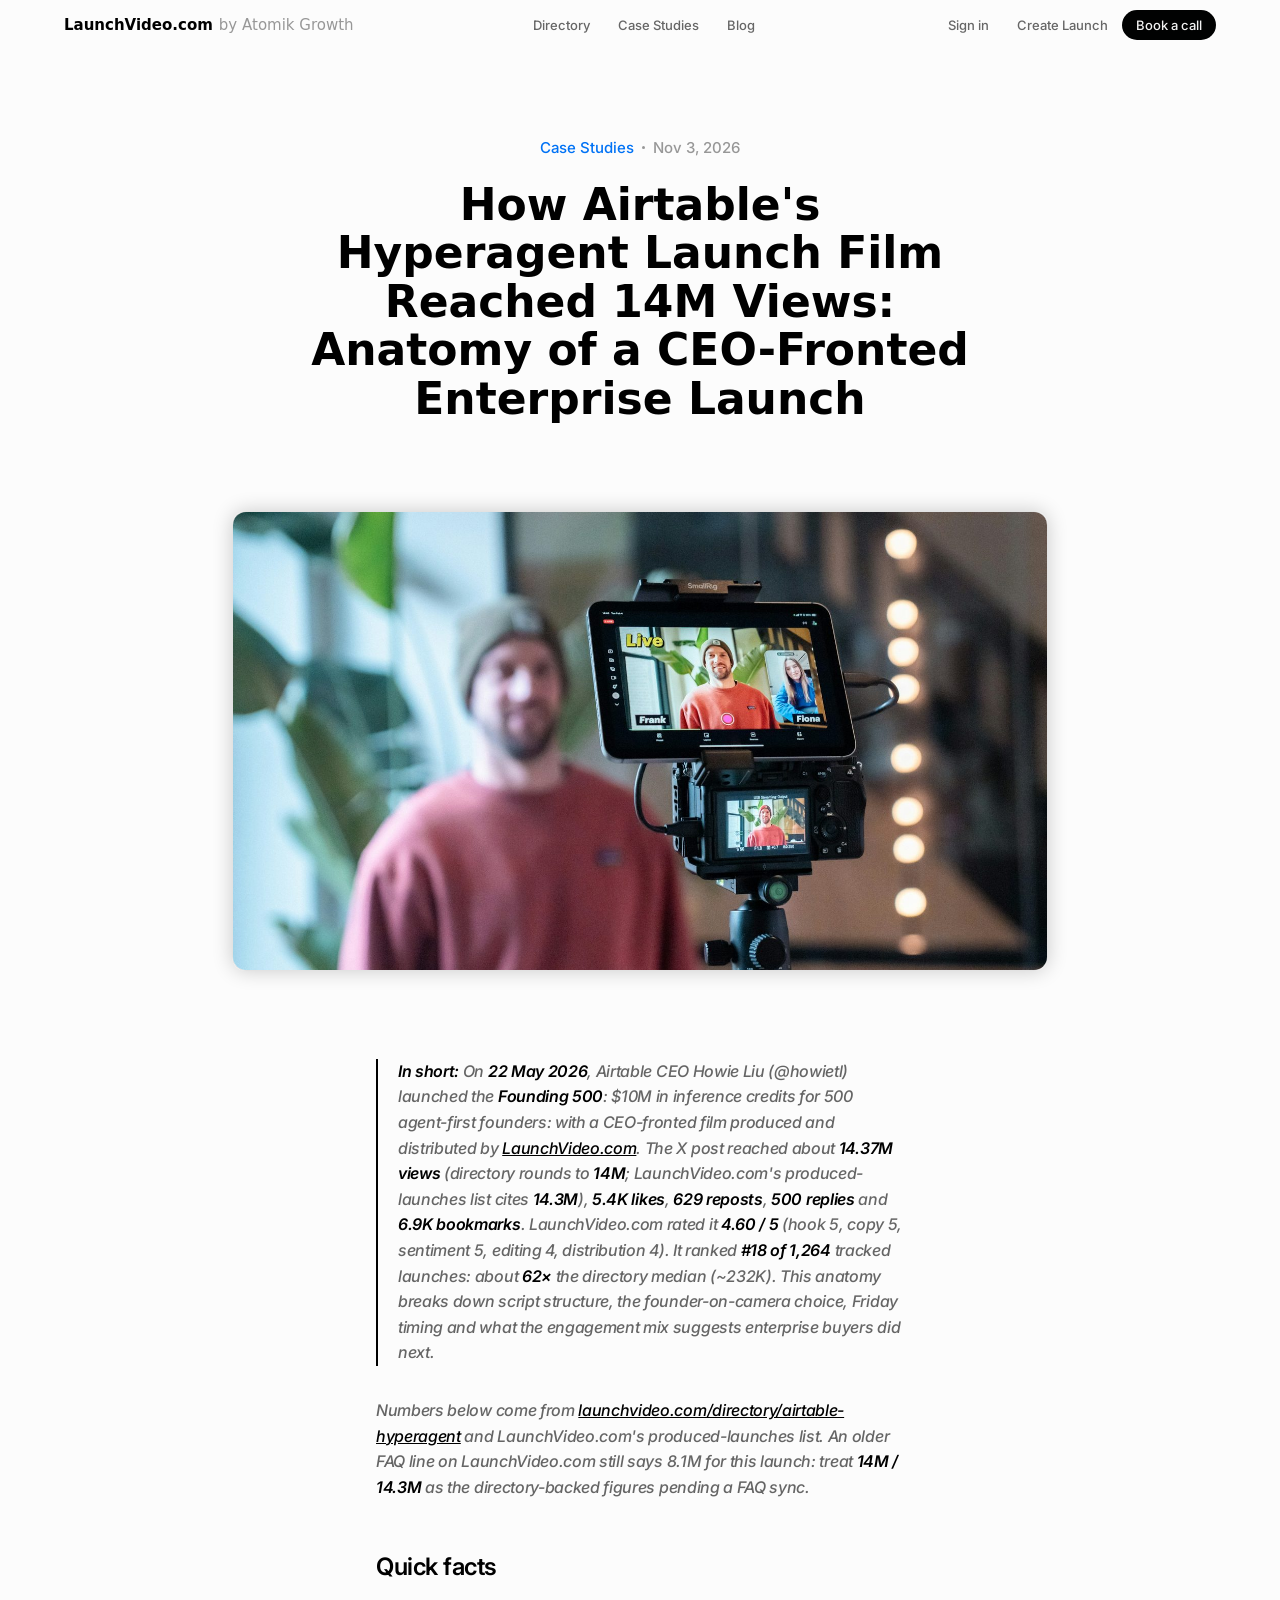
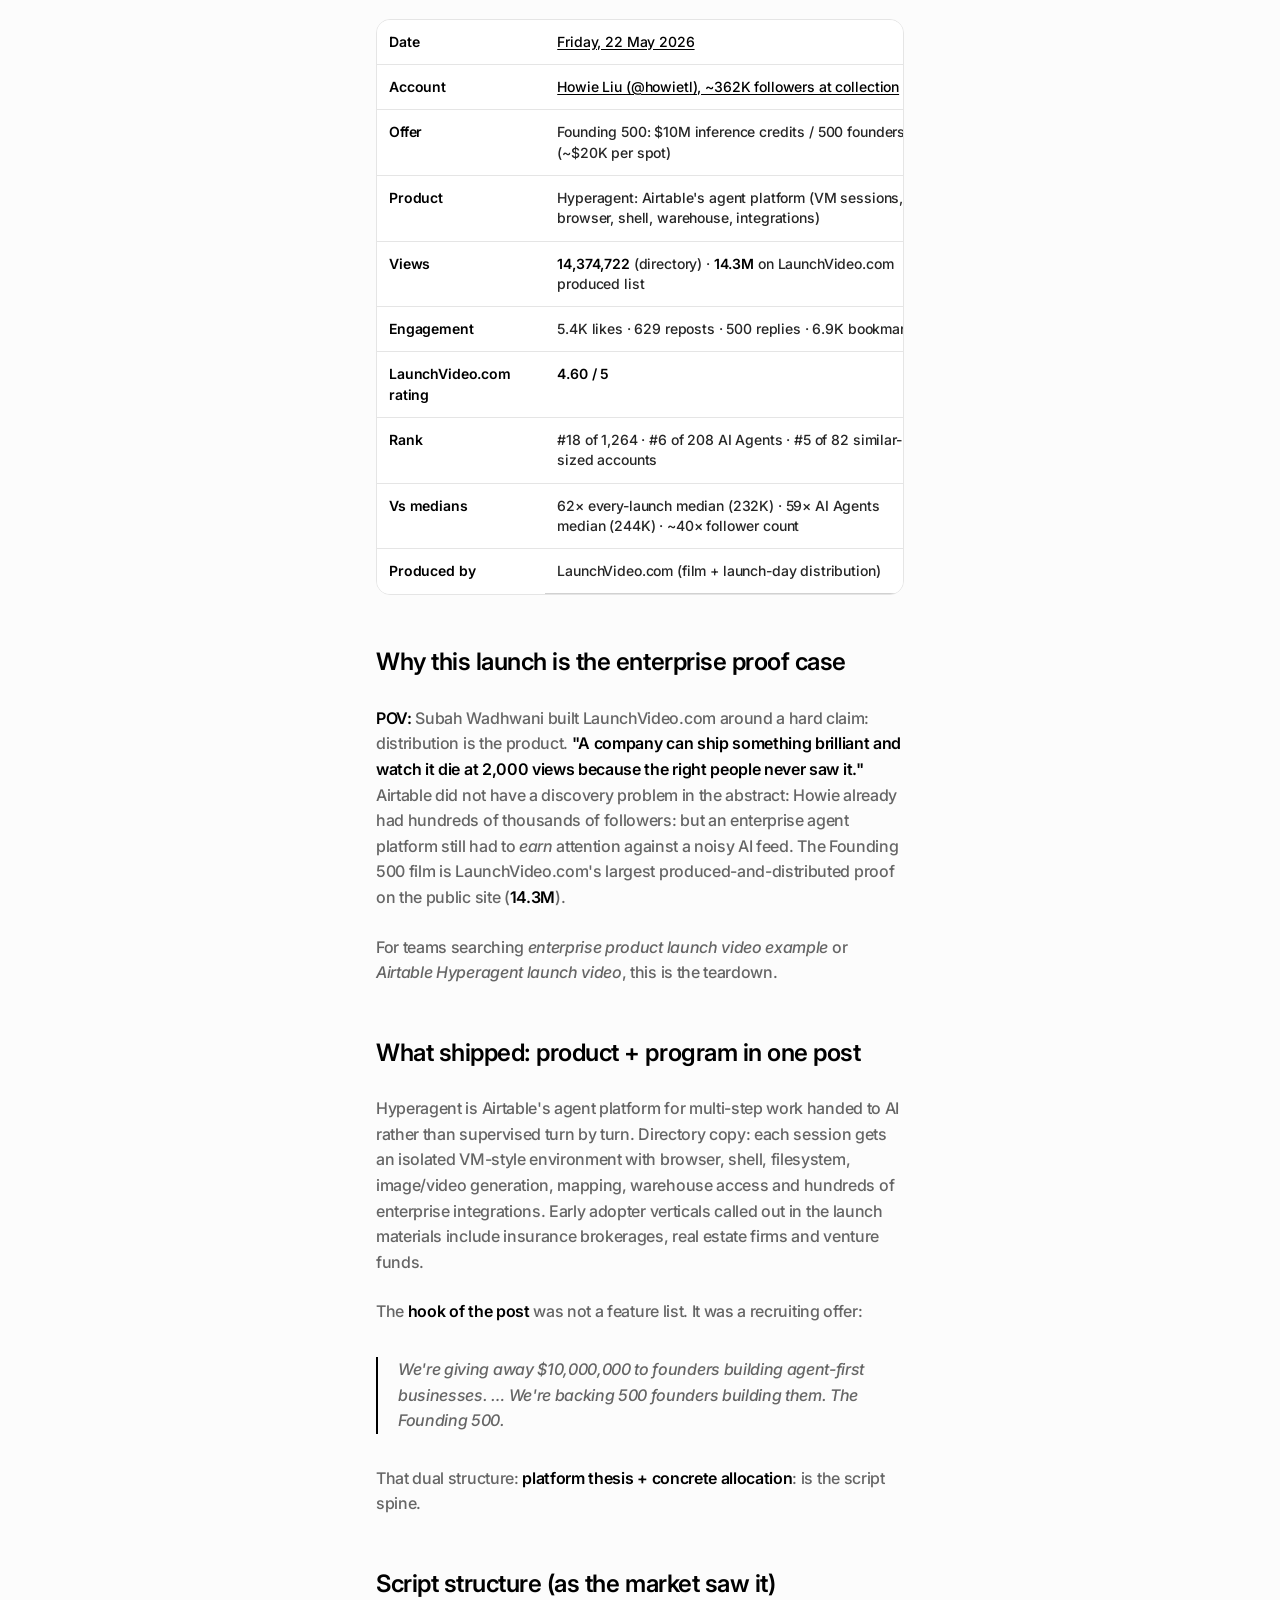
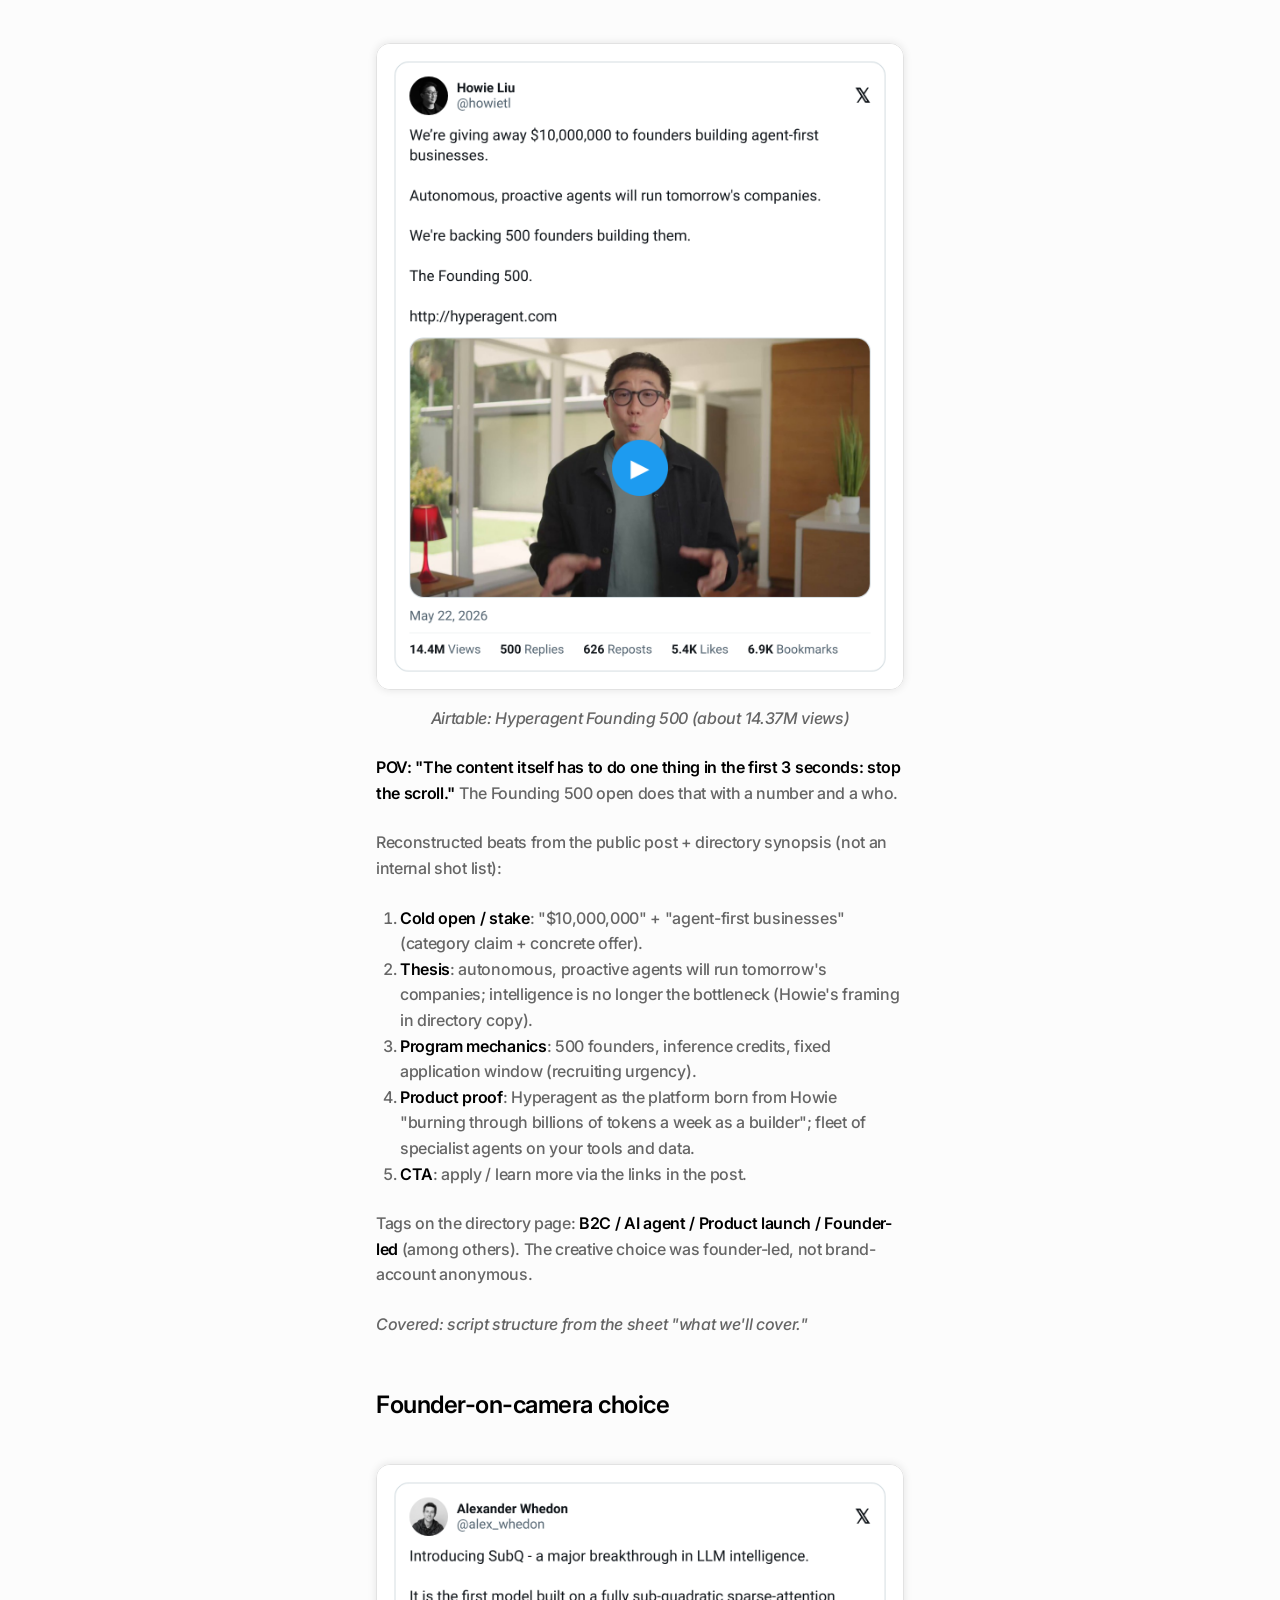
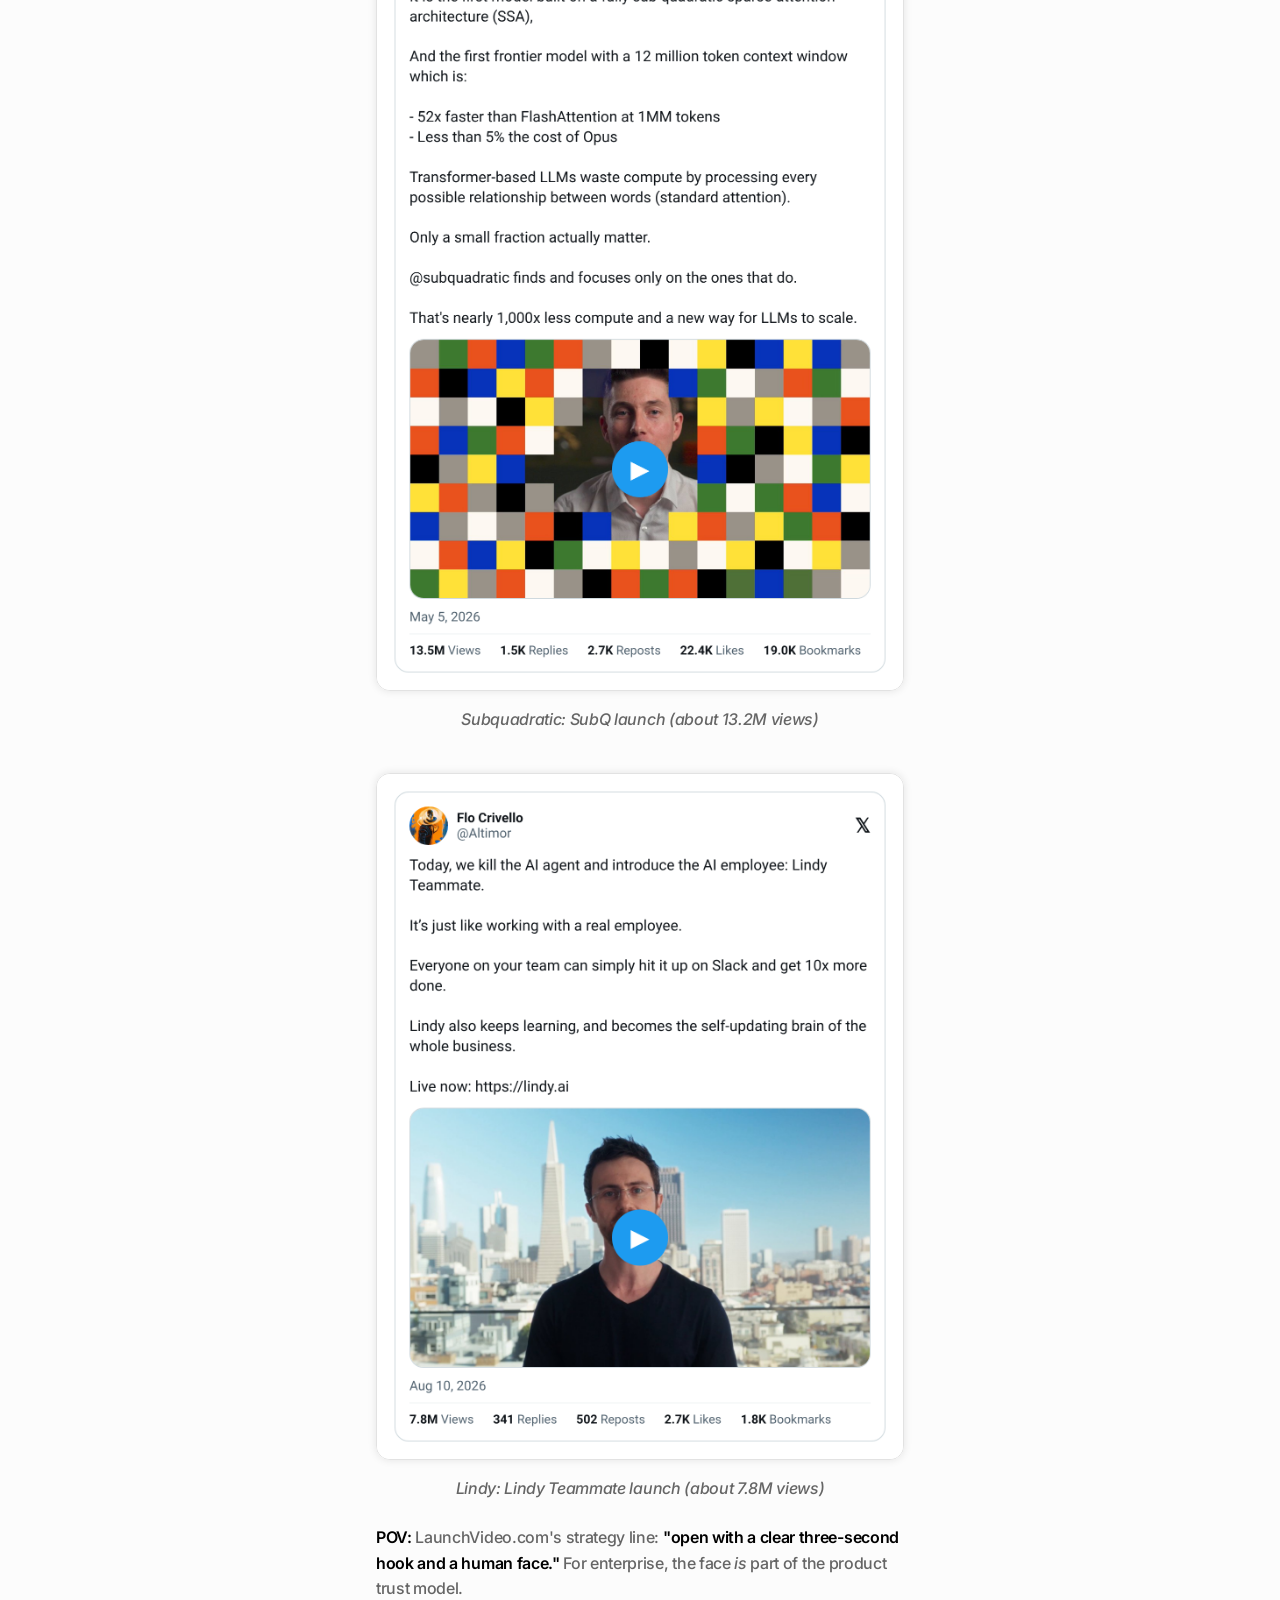
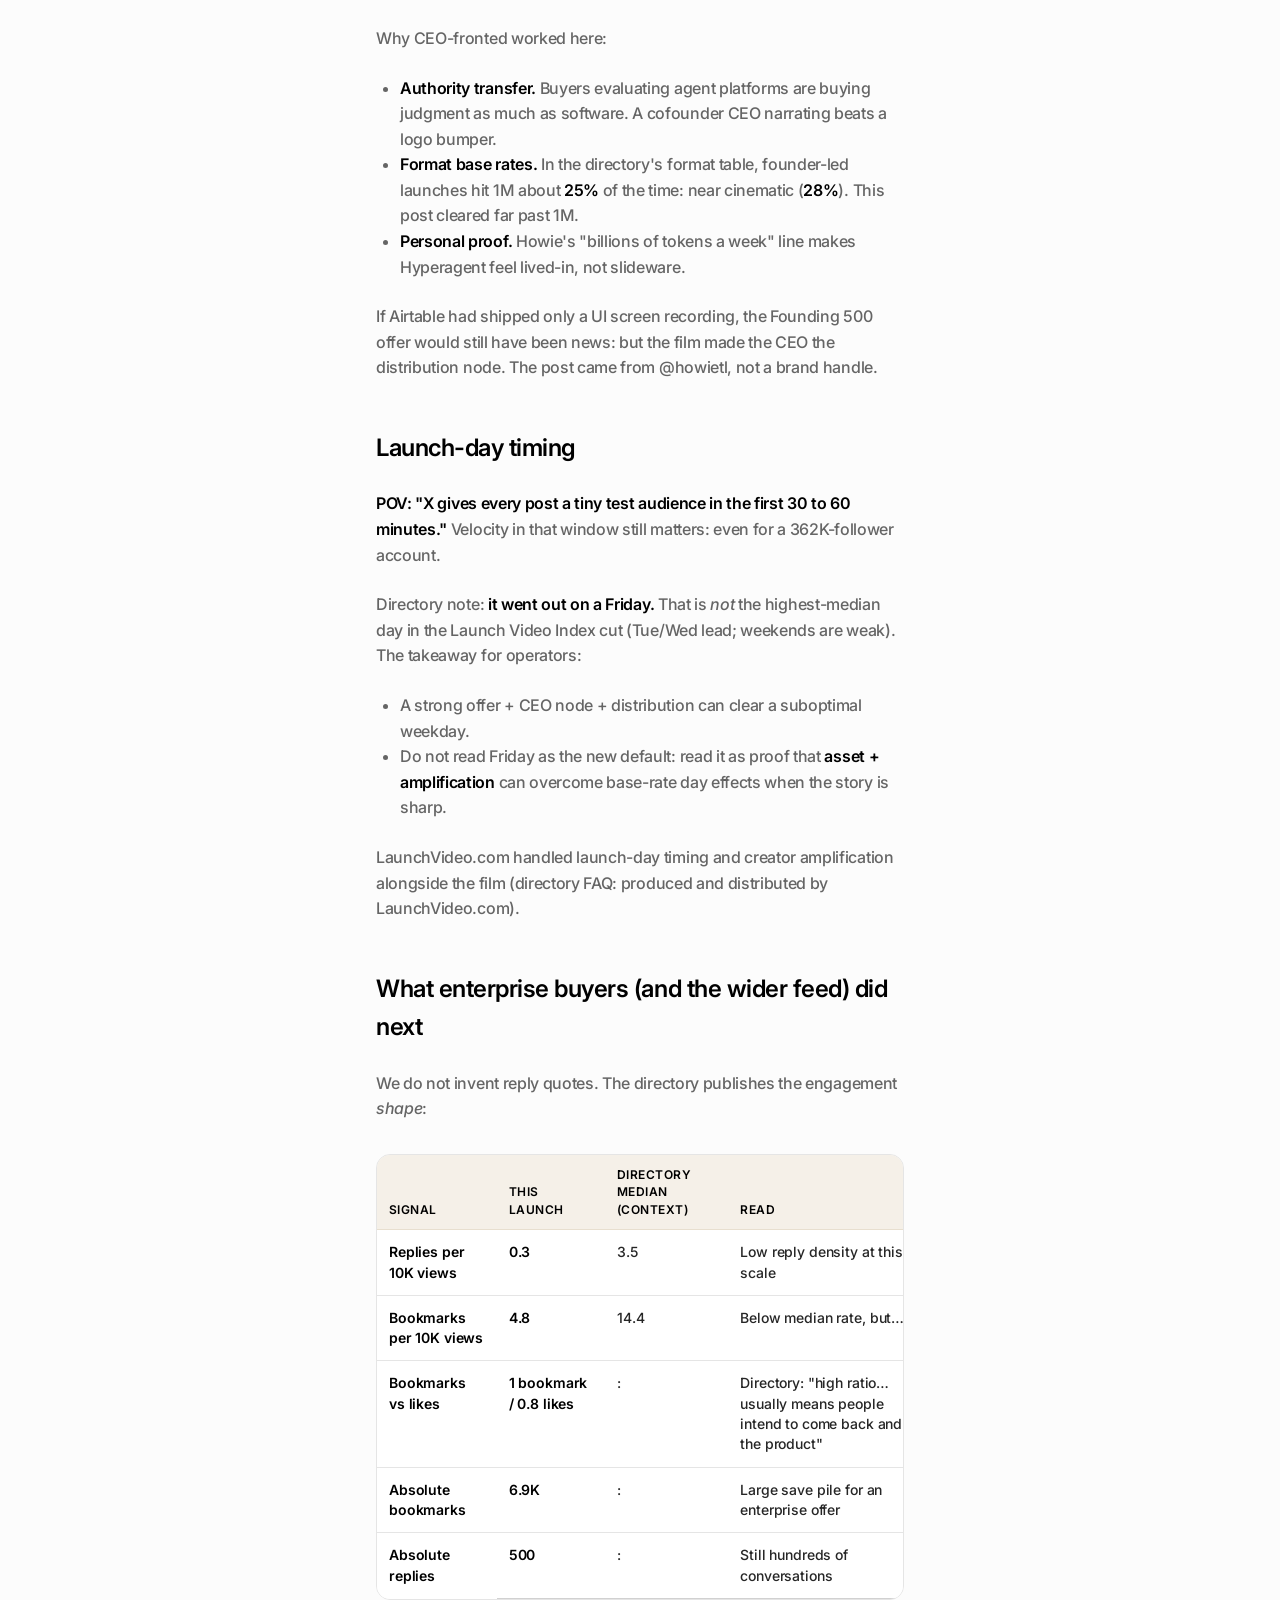
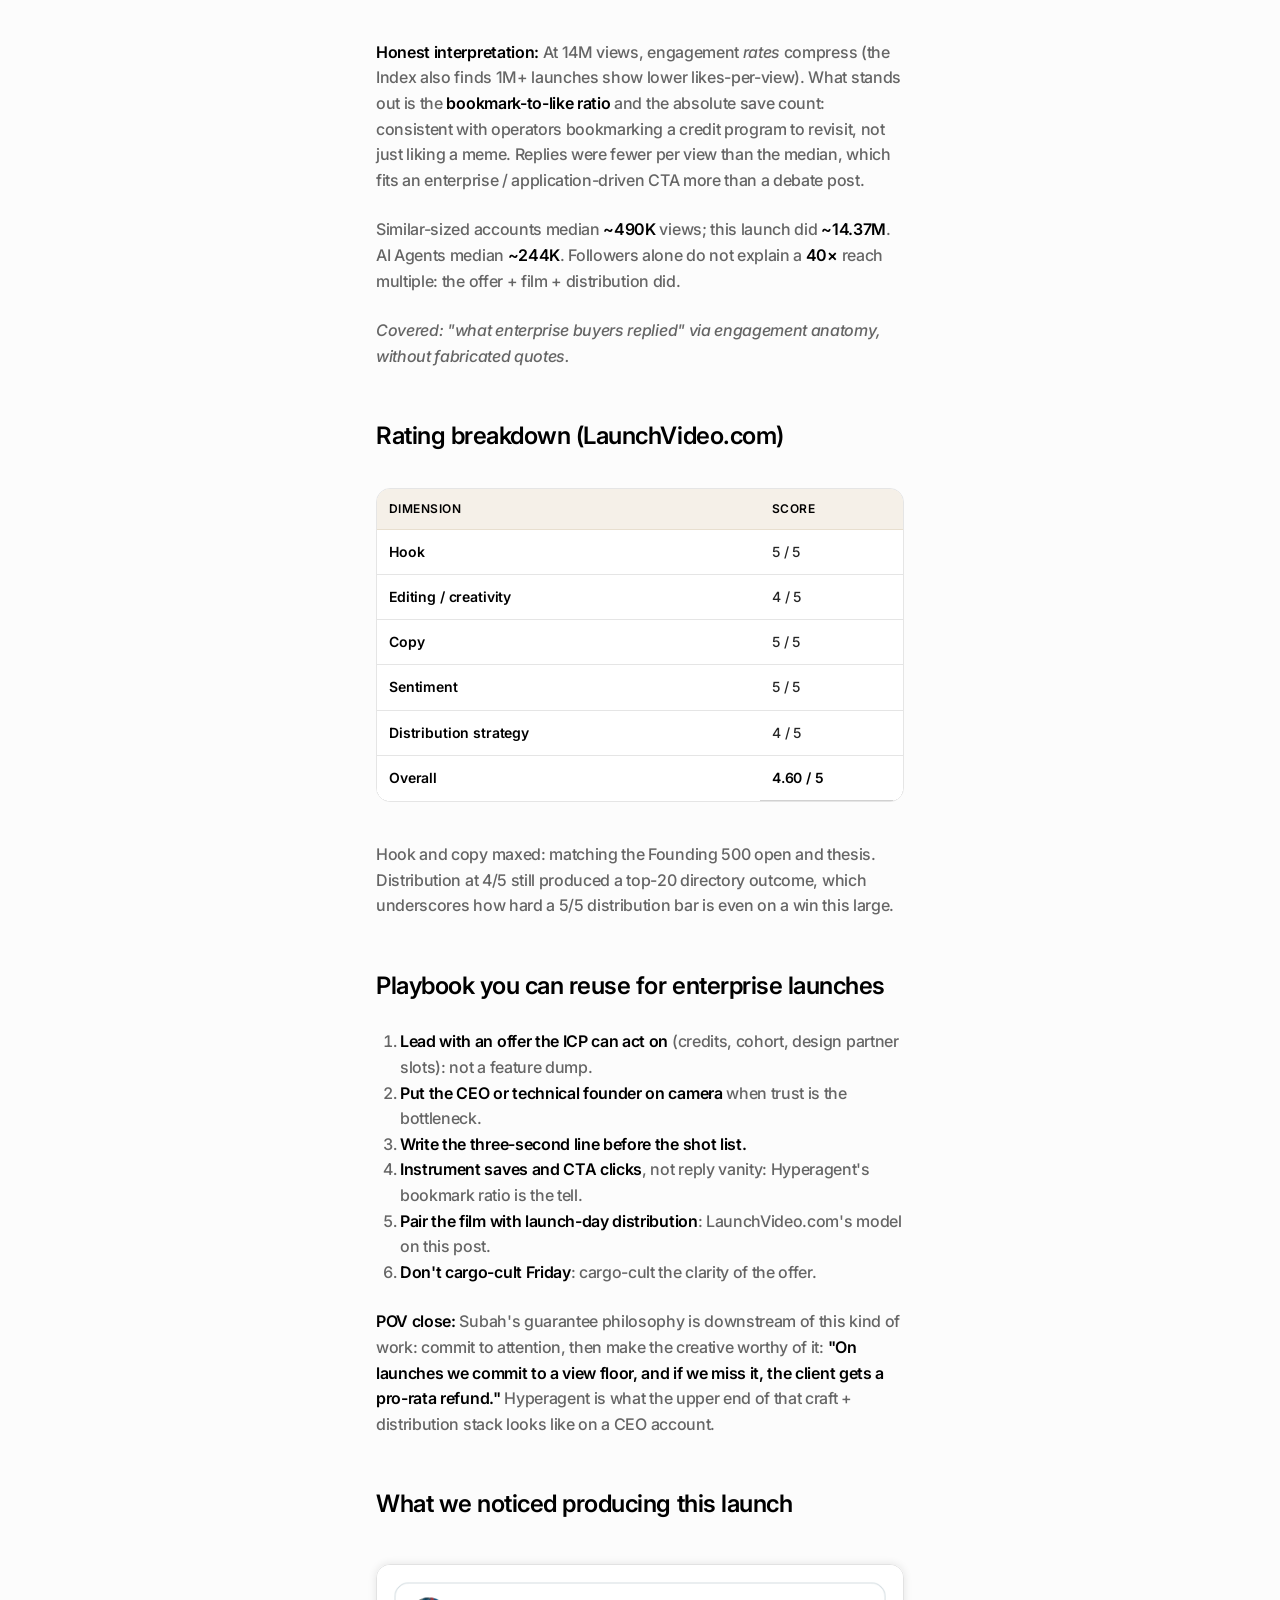
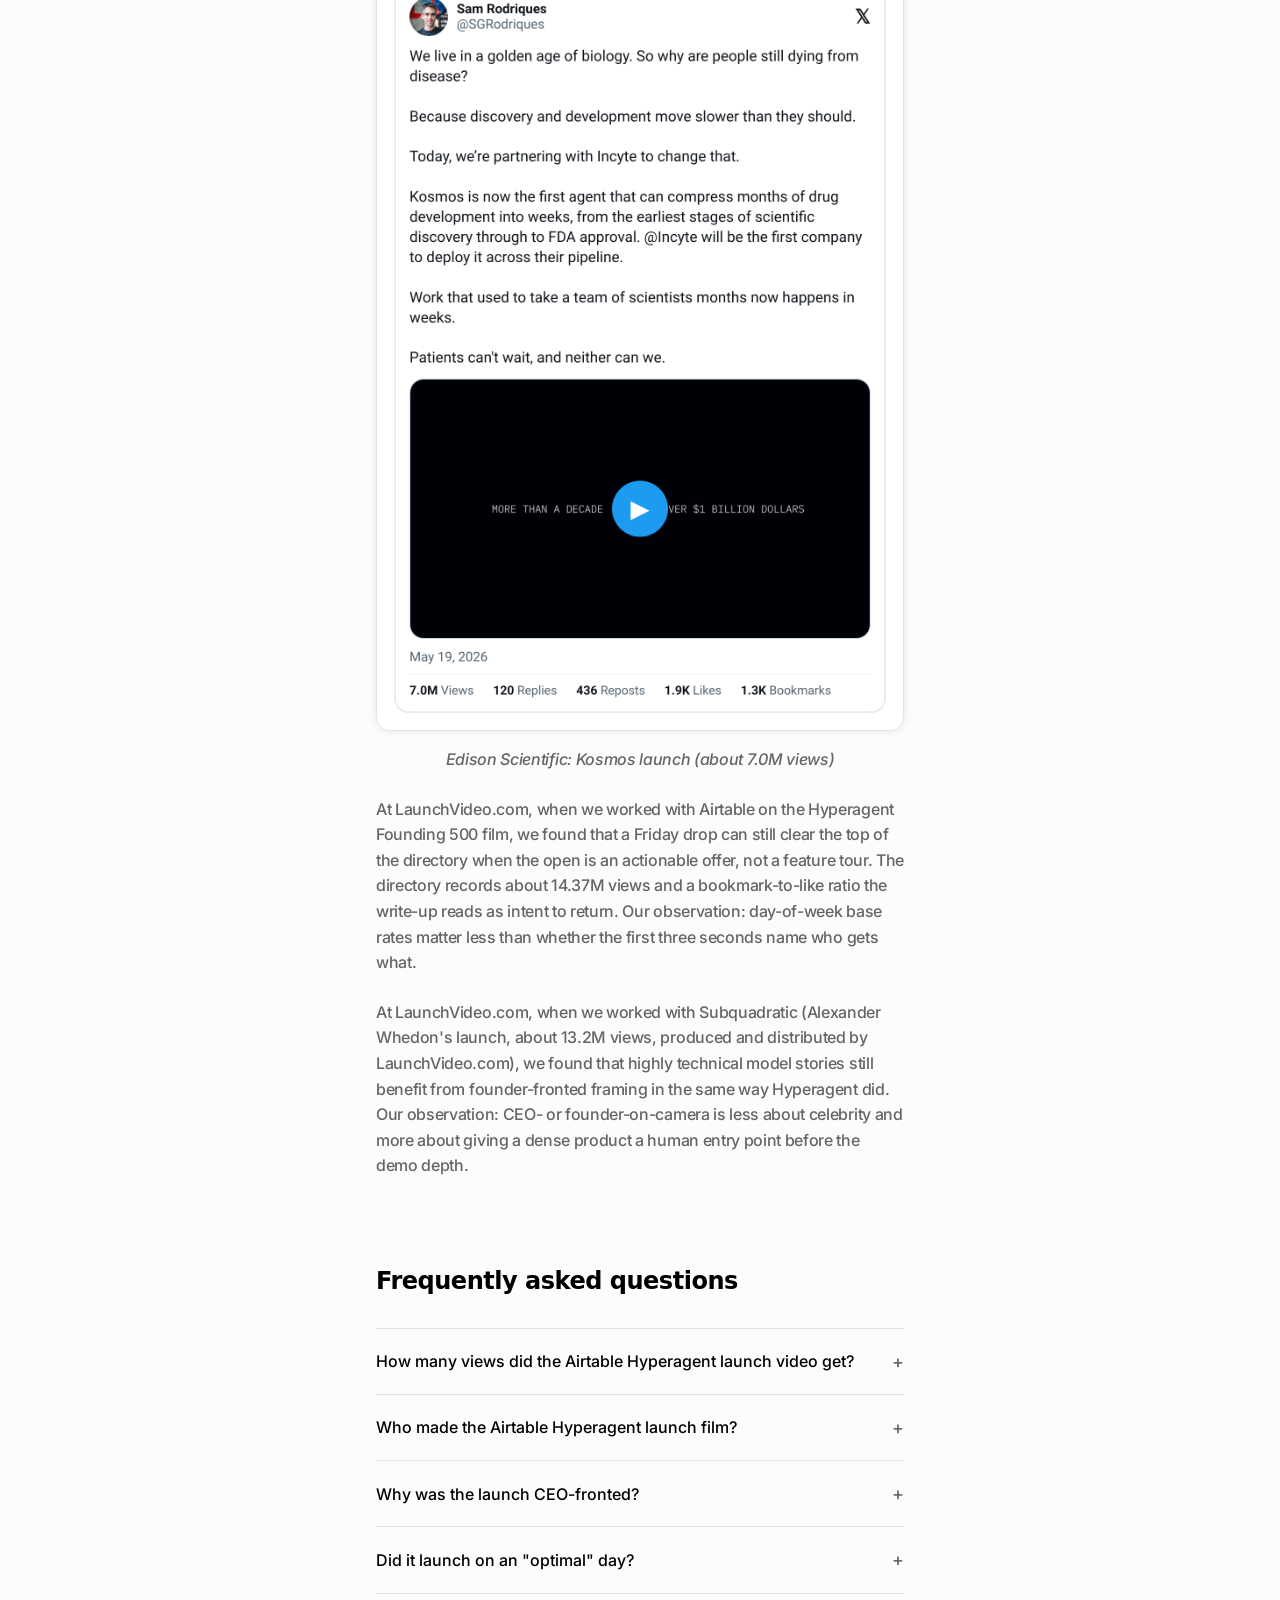
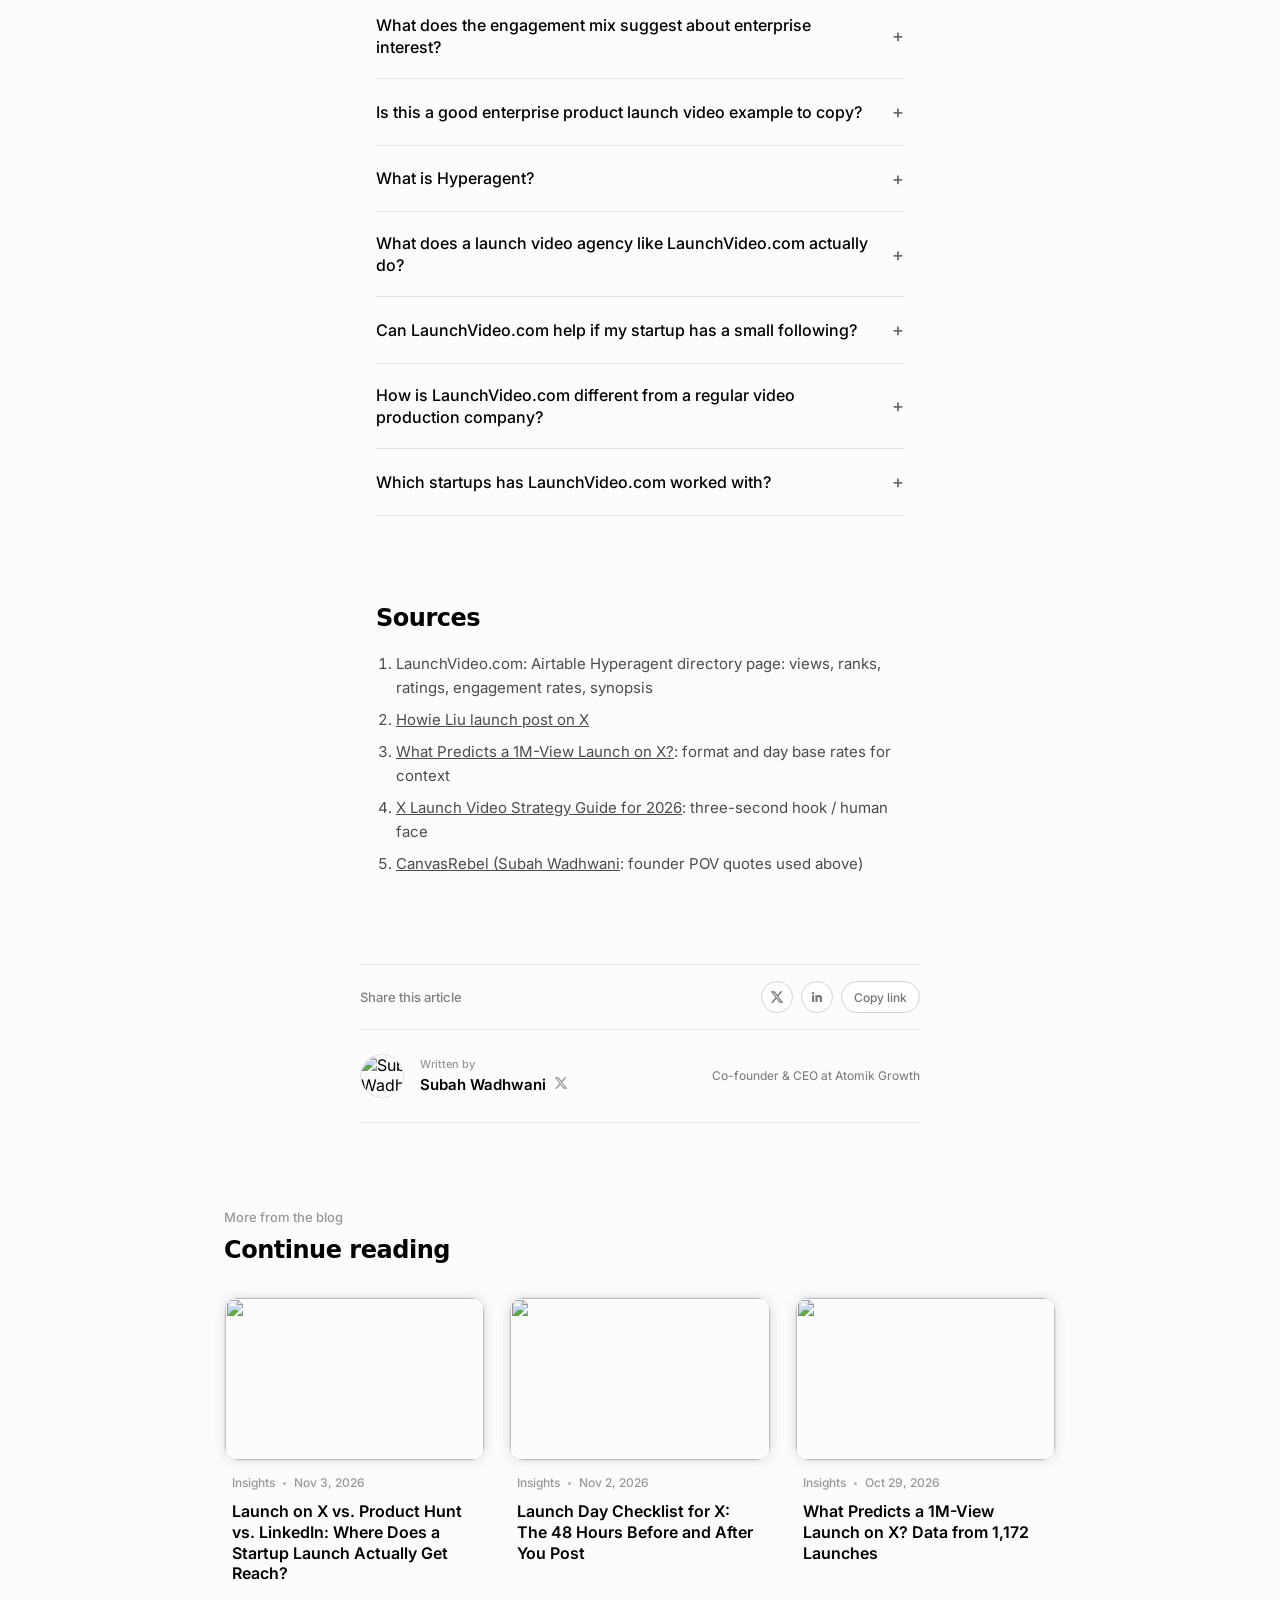
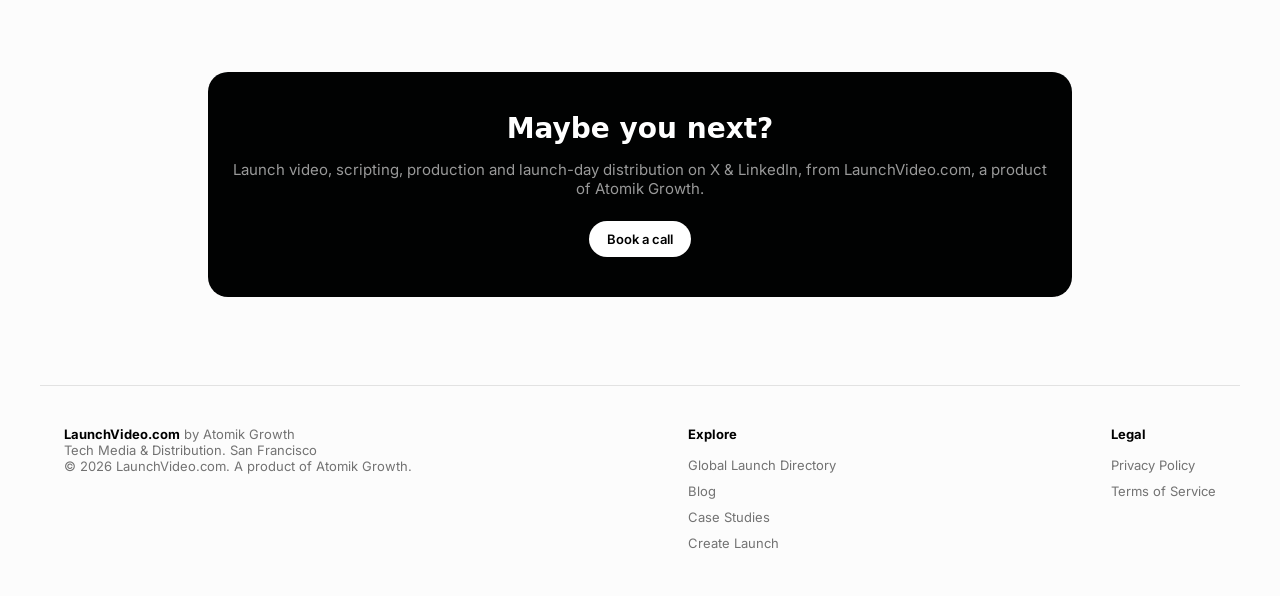
==== commit 62f55e01: "Cap launchvideo.com links at 2 per article body; regenerate linked table images" ====
--- a/airtable-hyperagent-14m-views-anatomy/index.html
+++ b/airtable-hyperagent-14m-views-anatomy/index.html
@@ -105,11 +105,11 @@
 </header>
 <div class="hero"><img alt="Airtable Hyperagent launch film: a founder records on camera in front of a monitor rig" height="900" src="banner.jpg" style="display:block;width:100%;max-width:100%;height:auto;border-radius:14px;border:1px solid rgba(0,0,0,.1);box-shadow:0 0 20px rgba(0,0,0,.2);" width="1600"/></div>
 <section class="post"><article><div class="article-content"><blockquote>
-<p><strong>In short:</strong> On <strong>22 May 2026</strong>, Airtable CEO Howie Liu (@howietl) launched the <strong>Founding 500</strong>: $10M in inference credits for 500 agent-first founders: with a CEO-fronted film produced and distributed by LaunchVideo.com. The X post reached about <strong>14.37M views</strong> (directory rounds to <strong>14M</strong>; LaunchVideo.com's produced-launches list cites <strong>14.3M</strong>), <strong>5.4K likes</strong>, <strong>629 reposts</strong>, <strong>500 replies</strong> and <strong>6.9K bookmarks</strong>. LaunchVideo.com rated it <strong>4.60 / 5</strong> (hook 5, copy 5, sentiment 5, editing 4, distribution 4). It ranked <strong>#18 of 1,264</strong> tracked launches: about <strong>62×</strong> the directory median (~232K). This anatomy breaks down script structure, the founder-on-camera choice, Friday timing and what the engagement mix suggests enterprise buyers did next.</p>
+<p><strong>In short:</strong> On <strong>22 May 2026</strong>, Airtable CEO Howie Liu (@howietl) launched the <strong>Founding 500</strong>: $10M in inference credits for 500 agent-first founders: with a CEO-fronted film produced and distributed by <a href="https://www.launchvideo.com/">LaunchVideo.com</a>. The X post reached about <strong>14.37M views</strong> (directory rounds to <strong>14M</strong>; LaunchVideo.com's produced-launches list cites <strong>14.3M</strong>), <strong>5.4K likes</strong>, <strong>629 reposts</strong>, <strong>500 replies</strong> and <strong>6.9K bookmarks</strong>. LaunchVideo.com rated it <strong>4.60 / 5</strong> (hook 5, copy 5, sentiment 5, editing 4, distribution 4). It ranked <strong>#18 of 1,264</strong> tracked launches: about <strong>62×</strong> the directory median (~232K). This anatomy breaks down script structure, the founder-on-camera choice, Friday timing and what the engagement mix suggests enterprise buyers did next.</p>
 </blockquote>
 <p><em>Numbers below come from <a href="https://www.launchvideo.com/directory/airtable-hyperagent">launchvideo.com/directory/airtable-hyperagent</a> and LaunchVideo.com's produced-launches list. An older FAQ line on LaunchVideo.com still says 8.1M for this launch: treat <strong>14M / 14.3M</strong> as the directory-backed figures pending a FAQ sync.</em></p>
 <h2 id="quick-facts">Quick facts</h2>
-<div class="article-table-wrap" style="overflow-x:auto;margin:2rem 0 2.5rem;-webkit-overflow-scrolling:touch;border:1px solid #e5e5e5;border-radius:14px;background:#fff;"><table style="width:100%;min-width:560px;border-collapse:collapse;font-size:0.875rem;line-height:1.45;letter-spacing:-0.01em;color:#000;margin:0;"><tbody><tr><th scope="row" style="padding:0.75rem;border-bottom:1px solid #e5e5e5;vertical-align:top;color:#000;font-weight:600;text-align:left;"><strong style="font-weight:600;color:#000;">Date</strong></th><td style="padding:0.75rem;border-bottom:1px solid #e5e5e5;vertical-align:top;color:#262626;"><a href="https://x.com/howietl/status/2057823823526014990" style="color:#000;text-decoration:underline;text-underline-offset:2px;">Friday, 22 May 2026</a></td></tr><tr><th scope="row" style="padding:0.75rem;border-bottom:1px solid #e5e5e5;vertical-align:top;color:#000;font-weight:600;text-align:left;"><strong style="font-weight:600;color:#000;">Account</strong></th><td style="padding:0.75rem;border-bottom:1px solid #e5e5e5;vertical-align:top;color:#262626;"><a href="https://x.com/howietl" style="color:#000;text-decoration:underline;text-underline-offset:2px;">Howie Liu (@howietl), ~362K followers at collection</a></td></tr><tr><th scope="row" style="padding:0.75rem;border-bottom:1px solid #e5e5e5;vertical-align:top;color:#000;font-weight:600;text-align:left;"><strong style="font-weight:600;color:#000;">Offer</strong></th><td style="padding:0.75rem;border-bottom:1px solid #e5e5e5;vertical-align:top;color:#262626;">Founding 500: $10M inference credits / 500 founders (~$20K per spot)</td></tr><tr><th scope="row" style="padding:0.75rem;border-bottom:1px solid #e5e5e5;vertical-align:top;color:#000;font-weight:600;text-align:left;"><strong style="font-weight:600;color:#000;">Product</strong></th><td style="padding:0.75rem;border-bottom:1px solid #e5e5e5;vertical-align:top;color:#262626;"><a href="https://www.launchvideo.com/directory/airtable-hyperagent" style="color:#000;text-decoration:underline;text-underline-offset:2px;">Hyperagent: Airtable's agent platform (VM sessions, browser, shell, warehouse, integrations)</a></td></tr><tr><th scope="row" style="padding:0.75rem;border-bottom:1px solid #e5e5e5;vertical-align:top;color:#000;font-weight:600;text-align:left;"><strong style="font-weight:600;color:#000;">Views</strong></th><td style="padding:0.75rem;border-bottom:1px solid #e5e5e5;vertical-align:top;color:#262626;"><a href="https://www.launchvideo.com/directory/airtable-hyperagent" style="color:#000;text-decoration:underline;text-underline-offset:2px;"><strong style="font-weight:600;color:#000;">14,374,722</strong> (directory) · <strong style="font-weight:600;color:#000;">14.3M</strong> on LaunchVideo.com produced list</a></td></tr><tr><th scope="row" style="padding:0.75rem;border-bottom:1px solid #e5e5e5;vertical-align:top;color:#000;font-weight:600;text-align:left;"><strong style="font-weight:600;color:#000;">Engagement</strong></th><td style="padding:0.75rem;border-bottom:1px solid #e5e5e5;vertical-align:top;color:#262626;">5.4K likes · 629 reposts · 500 replies · 6.9K bookmarks</td></tr><tr><th scope="row" style="padding:0.75rem;border-bottom:1px solid #e5e5e5;vertical-align:top;color:#000;font-weight:600;text-align:left;"><strong style="font-weight:600;color:#000;">LaunchVideo.com rating</strong></th><td style="padding:0.75rem;border-bottom:1px solid #e5e5e5;vertical-align:top;color:#262626;"><strong style="font-weight:600;color:#000;">4.60 / 5</strong></td></tr><tr><th scope="row" style="padding:0.75rem;border-bottom:1px solid #e5e5e5;vertical-align:top;color:#000;font-weight:600;text-align:left;"><a href="https://www.launchvideo.com/directory/airtable-hyperagent" style="color:#000;text-decoration:underline;text-underline-offset:2px;"><strong style="font-weight:600;color:#000;">Rank</strong></a></th><td style="padding:0.75rem;border-bottom:1px solid #e5e5e5;vertical-align:top;color:#262626;">#18 of 1,264 · #6 of 208 AI Agents · #5 of 82 similar-sized accounts</td></tr><tr><th scope="row" style="padding:0.75rem;border-bottom:1px solid #e5e5e5;vertical-align:top;color:#000;font-weight:600;text-align:left;"><a href="https://www.launchvideo.com/directory" style="color:#000;text-decoration:underline;text-underline-offset:2px;"><strong style="font-weight:600;color:#000;">Vs medians</strong></a></th><td style="padding:0.75rem;border-bottom:1px solid #e5e5e5;vertical-align:top;color:#262626;">62× every-launch median (232K) · 59× AI Agents median (244K) · ~40× follower count</td></tr><tr><th scope="row" style="padding:0.75rem;border-bottom:0;vertical-align:top;color:#000;font-weight:600;text-align:left;"><strong style="font-weight:600;color:#000;">Produced by</strong></th><td style="padding:0.75rem;border-bottom:0;vertical-align:top;color:#262626;"><a href="https://www.launchvideo.com" style="color:#000;text-decoration:underline;text-underline-offset:2px;">LaunchVideo.com (film + launch-day distribution)</a></td></tr></tbody></table></div>
+<div class="article-table-wrap" style="overflow-x:auto;margin:2rem 0 2.5rem;-webkit-overflow-scrolling:touch;border:1px solid #e5e5e5;border-radius:14px;background:#fff;"><table style="width:100%;min-width:560px;border-collapse:collapse;font-size:0.875rem;line-height:1.45;letter-spacing:-0.01em;color:#000;margin:0;"><tbody><tr><th scope="row" style="padding:0.75rem;border-bottom:1px solid #e5e5e5;vertical-align:top;color:#000;font-weight:600;text-align:left;"><strong style="font-weight:600;color:#000;">Date</strong></th><td style="padding:0.75rem;border-bottom:1px solid #e5e5e5;vertical-align:top;color:#262626;"><a href="https://x.com/howietl/status/2057823823526014990" style="color:#000;text-decoration:underline;text-underline-offset:2px;">Friday, 22 May 2026</a></td></tr><tr><th scope="row" style="padding:0.75rem;border-bottom:1px solid #e5e5e5;vertical-align:top;color:#000;font-weight:600;text-align:left;"><strong style="font-weight:600;color:#000;">Account</strong></th><td style="padding:0.75rem;border-bottom:1px solid #e5e5e5;vertical-align:top;color:#262626;"><a href="https://x.com/howietl" style="color:#000;text-decoration:underline;text-underline-offset:2px;">Howie Liu (@howietl), ~362K followers at collection</a></td></tr><tr><th scope="row" style="padding:0.75rem;border-bottom:1px solid #e5e5e5;vertical-align:top;color:#000;font-weight:600;text-align:left;"><strong style="font-weight:600;color:#000;">Offer</strong></th><td style="padding:0.75rem;border-bottom:1px solid #e5e5e5;vertical-align:top;color:#262626;">Founding 500: $10M inference credits / 500 founders (~$20K per spot)</td></tr><tr><th scope="row" style="padding:0.75rem;border-bottom:1px solid #e5e5e5;vertical-align:top;color:#000;font-weight:600;text-align:left;"><strong style="font-weight:600;color:#000;">Product</strong></th><td style="padding:0.75rem;border-bottom:1px solid #e5e5e5;vertical-align:top;color:#262626;">Hyperagent: Airtable's agent platform (VM sessions, browser, shell, warehouse, integrations)</td></tr><tr><th scope="row" style="padding:0.75rem;border-bottom:1px solid #e5e5e5;vertical-align:top;color:#000;font-weight:600;text-align:left;"><strong style="font-weight:600;color:#000;">Views</strong></th><td style="padding:0.75rem;border-bottom:1px solid #e5e5e5;vertical-align:top;color:#262626;"><strong style="font-weight:600;color:#000;">14,374,722</strong> (directory) · <strong style="font-weight:600;color:#000;">14.3M</strong> on LaunchVideo.com produced list</td></tr><tr><th scope="row" style="padding:0.75rem;border-bottom:1px solid #e5e5e5;vertical-align:top;color:#000;font-weight:600;text-align:left;"><strong style="font-weight:600;color:#000;">Engagement</strong></th><td style="padding:0.75rem;border-bottom:1px solid #e5e5e5;vertical-align:top;color:#262626;">5.4K likes · 629 reposts · 500 replies · 6.9K bookmarks</td></tr><tr><th scope="row" style="padding:0.75rem;border-bottom:1px solid #e5e5e5;vertical-align:top;color:#000;font-weight:600;text-align:left;"><strong style="font-weight:600;color:#000;">LaunchVideo.com rating</strong></th><td style="padding:0.75rem;border-bottom:1px solid #e5e5e5;vertical-align:top;color:#262626;"><strong style="font-weight:600;color:#000;">4.60 / 5</strong></td></tr><tr><th scope="row" style="padding:0.75rem;border-bottom:1px solid #e5e5e5;vertical-align:top;color:#000;font-weight:600;text-align:left;"><strong style="font-weight:600;color:#000;">Rank</strong></th><td style="padding:0.75rem;border-bottom:1px solid #e5e5e5;vertical-align:top;color:#262626;">#18 of 1,264 · #6 of 208 AI Agents · #5 of 82 similar-sized accounts</td></tr><tr><th scope="row" style="padding:0.75rem;border-bottom:1px solid #e5e5e5;vertical-align:top;color:#000;font-weight:600;text-align:left;"><strong style="font-weight:600;color:#000;">Vs medians</strong></th><td style="padding:0.75rem;border-bottom:1px solid #e5e5e5;vertical-align:top;color:#262626;">62× every-launch median (232K) · 59× AI Agents median (244K) · ~40× follower count</td></tr><tr><th scope="row" style="padding:0.75rem;border-bottom:0;vertical-align:top;color:#000;font-weight:600;text-align:left;"><strong style="font-weight:600;color:#000;">Produced by</strong></th><td style="padding:0.75rem;border-bottom:0;vertical-align:top;color:#262626;">LaunchVideo.com (film + launch-day distribution)</td></tr></tbody></table></div>
 <h2 id="why-this-case">Why this launch is the enterprise proof case</h2>
 <p><strong>POV:</strong> Subah Wadhwani built LaunchVideo.com around a hard claim: distribution is the product. <strong>"A company can ship something brilliant and watch it die at 2,000 views because the right people never saw it."</strong> Airtable did not have a discovery problem in the abstract: Howie already had hundreds of thousands of followers: but an enterprise agent platform still had to <em>earn</em> attention against a noisy AI feed. The Founding 500 film is LaunchVideo.com's largest produced-and-distributed proof on the public site (<strong>14.3M</strong>).</p>
 <p>For teams searching <em>enterprise product launch video example</em> or <em>Airtable Hyperagent launch video</em>, this is the teardown.</p>
@@ -154,12 +154,12 @@
 <p>LaunchVideo.com handled launch-day timing and creator amplification alongside the film (directory FAQ: produced and distributed by LaunchVideo.com).</p>
 <h2 id="buyer-response">What enterprise buyers (and the wider feed) did next</h2>
 <p>We do not invent reply quotes. The directory publishes the engagement <em>shape</em>:</p>
-<div class="article-table-wrap" style="overflow-x:auto;margin:2rem 0 2.5rem;-webkit-overflow-scrolling:touch;border:1px solid #e5e5e5;border-radius:14px;background:#fff;"><table style="width:100%;min-width:560px;border-collapse:collapse;font-size:0.875rem;line-height:1.45;letter-spacing:-0.01em;color:#000;margin:0;"><thead><tr><th scope="col" style="padding:0.7rem 0.75rem;background:#f5f0e8;border-bottom:1px solid #e8dfcf;text-align:left;font-weight:600;font-size:0.75rem;letter-spacing:0.04em;text-transform:uppercase;color:#000;vertical-align:bottom;">Signal</th><th scope="col" style="padding:0.7rem 0.75rem;background:#f5f0e8;border-bottom:1px solid #e8dfcf;text-align:left;font-weight:600;font-size:0.75rem;letter-spacing:0.04em;text-transform:uppercase;color:#000;vertical-align:bottom;">This launch</th><th scope="col" style="padding:0.7rem 0.75rem;background:#f5f0e8;border-bottom:1px solid #e8dfcf;text-align:left;font-weight:600;font-size:0.75rem;letter-spacing:0.04em;text-transform:uppercase;color:#000;vertical-align:bottom;"><a href="https://www.launchvideo.com/directory" style="color:#000;text-decoration:underline;text-underline-offset:2px;">Directory median (context)</a></th><th scope="col" style="padding:0.7rem 0.75rem;background:#f5f0e8;border-bottom:1px solid #e8dfcf;text-align:left;font-weight:600;font-size:0.75rem;letter-spacing:0.04em;text-transform:uppercase;color:#000;vertical-align:bottom;">Read</th></tr></thead><tbody><tr><th scope="row" style="padding:0.75rem;border-bottom:1px solid #e5e5e5;vertical-align:top;color:#000;font-weight:600;text-align:left;">Replies per 10K views</th><td style="padding:0.75rem;border-bottom:1px solid #e5e5e5;vertical-align:top;color:#262626;"><strong style="font-weight:600;color:#000;">0.3</strong></td><td style="padding:0.75rem;border-bottom:1px solid #e5e5e5;vertical-align:top;color:#262626;">3.5</td><td style="padding:0.75rem;border-bottom:1px solid #e5e5e5;vertical-align:top;color:#262626;">Low reply density at this scale</td></tr><tr><th scope="row" style="padding:0.75rem;border-bottom:1px solid #e5e5e5;vertical-align:top;color:#000;font-weight:600;text-align:left;">Bookmarks per 10K views</th><td style="padding:0.75rem;border-bottom:1px solid #e5e5e5;vertical-align:top;color:#262626;"><strong style="font-weight:600;color:#000;">4.8</strong></td><td style="padding:0.75rem;border-bottom:1px solid #e5e5e5;vertical-align:top;color:#262626;">14.4</td><td style="padding:0.75rem;border-bottom:1px solid #e5e5e5;vertical-align:top;color:#262626;">Below median rate, but…</td></tr><tr><th scope="row" style="padding:0.75rem;border-bottom:1px solid #e5e5e5;vertical-align:top;color:#000;font-weight:600;text-align:left;">Bookmarks vs likes</th><td style="padding:0.75rem;border-bottom:1px solid #e5e5e5;vertical-align:top;color:#262626;"><strong style="font-weight:600;color:#000;">1 bookmark / 0.8 likes</strong></td><td style="padding:0.75rem;border-bottom:1px solid #e5e5e5;vertical-align:top;color:#262626;">:</td><td style="padding:0.75rem;border-bottom:1px solid #e5e5e5;vertical-align:top;color:#262626;">Directory: "high ratio… usually means people intend to come back and try the product"</td></tr><tr><th scope="row" style="padding:0.75rem;border-bottom:1px solid #e5e5e5;vertical-align:top;color:#000;font-weight:600;text-align:left;">Absolute bookmarks</th><td style="padding:0.75rem;border-bottom:1px solid #e5e5e5;vertical-align:top;color:#262626;"><strong style="font-weight:600;color:#000;">6.9K</strong></td><td style="padding:0.75rem;border-bottom:1px solid #e5e5e5;vertical-align:top;color:#262626;">:</td><td style="padding:0.75rem;border-bottom:1px solid #e5e5e5;vertical-align:top;color:#262626;">Large save pile for an enterprise offer</td></tr><tr><th scope="row" style="padding:0.75rem;border-bottom:0;vertical-align:top;color:#000;font-weight:600;text-align:left;">Absolute replies</th><td style="padding:0.75rem;border-bottom:0;vertical-align:top;color:#262626;"><strong style="font-weight:600;color:#000;">500</strong></td><td style="padding:0.75rem;border-bottom:0;vertical-align:top;color:#262626;">:</td><td style="padding:0.75rem;border-bottom:0;vertical-align:top;color:#262626;">Still hundreds of conversations</td></tr></tbody></table></div>
+<div class="article-table-wrap" style="overflow-x:auto;margin:2rem 0 2.5rem;-webkit-overflow-scrolling:touch;border:1px solid #e5e5e5;border-radius:14px;background:#fff;"><table style="width:100%;min-width:560px;border-collapse:collapse;font-size:0.875rem;line-height:1.45;letter-spacing:-0.01em;color:#000;margin:0;"><thead><tr><th scope="col" style="padding:0.7rem 0.75rem;background:#f5f0e8;border-bottom:1px solid #e8dfcf;text-align:left;font-weight:600;font-size:0.75rem;letter-spacing:0.04em;text-transform:uppercase;color:#000;vertical-align:bottom;">Signal</th><th scope="col" style="padding:0.7rem 0.75rem;background:#f5f0e8;border-bottom:1px solid #e8dfcf;text-align:left;font-weight:600;font-size:0.75rem;letter-spacing:0.04em;text-transform:uppercase;color:#000;vertical-align:bottom;">This launch</th><th scope="col" style="padding:0.7rem 0.75rem;background:#f5f0e8;border-bottom:1px solid #e8dfcf;text-align:left;font-weight:600;font-size:0.75rem;letter-spacing:0.04em;text-transform:uppercase;color:#000;vertical-align:bottom;">Directory median (context)</th><th scope="col" style="padding:0.7rem 0.75rem;background:#f5f0e8;border-bottom:1px solid #e8dfcf;text-align:left;font-weight:600;font-size:0.75rem;letter-spacing:0.04em;text-transform:uppercase;color:#000;vertical-align:bottom;">Read</th></tr></thead><tbody><tr><th scope="row" style="padding:0.75rem;border-bottom:1px solid #e5e5e5;vertical-align:top;color:#000;font-weight:600;text-align:left;">Replies per 10K views</th><td style="padding:0.75rem;border-bottom:1px solid #e5e5e5;vertical-align:top;color:#262626;"><strong style="font-weight:600;color:#000;">0.3</strong></td><td style="padding:0.75rem;border-bottom:1px solid #e5e5e5;vertical-align:top;color:#262626;">3.5</td><td style="padding:0.75rem;border-bottom:1px solid #e5e5e5;vertical-align:top;color:#262626;">Low reply density at this scale</td></tr><tr><th scope="row" style="padding:0.75rem;border-bottom:1px solid #e5e5e5;vertical-align:top;color:#000;font-weight:600;text-align:left;">Bookmarks per 10K views</th><td style="padding:0.75rem;border-bottom:1px solid #e5e5e5;vertical-align:top;color:#262626;"><strong style="font-weight:600;color:#000;">4.8</strong></td><td style="padding:0.75rem;border-bottom:1px solid #e5e5e5;vertical-align:top;color:#262626;">14.4</td><td style="padding:0.75rem;border-bottom:1px solid #e5e5e5;vertical-align:top;color:#262626;">Below median rate, but…</td></tr><tr><th scope="row" style="padding:0.75rem;border-bottom:1px solid #e5e5e5;vertical-align:top;color:#000;font-weight:600;text-align:left;">Bookmarks vs likes</th><td style="padding:0.75rem;border-bottom:1px solid #e5e5e5;vertical-align:top;color:#262626;"><strong style="font-weight:600;color:#000;">1 bookmark / 0.8 likes</strong></td><td style="padding:0.75rem;border-bottom:1px solid #e5e5e5;vertical-align:top;color:#262626;">:</td><td style="padding:0.75rem;border-bottom:1px solid #e5e5e5;vertical-align:top;color:#262626;">Directory: "high ratio… usually means people intend to come back and try the product"</td></tr><tr><th scope="row" style="padding:0.75rem;border-bottom:1px solid #e5e5e5;vertical-align:top;color:#000;font-weight:600;text-align:left;">Absolute bookmarks</th><td style="padding:0.75rem;border-bottom:1px solid #e5e5e5;vertical-align:top;color:#262626;"><strong style="font-weight:600;color:#000;">6.9K</strong></td><td style="padding:0.75rem;border-bottom:1px solid #e5e5e5;vertical-align:top;color:#262626;">:</td><td style="padding:0.75rem;border-bottom:1px solid #e5e5e5;vertical-align:top;color:#262626;">Large save pile for an enterprise offer</td></tr><tr><th scope="row" style="padding:0.75rem;border-bottom:0;vertical-align:top;color:#000;font-weight:600;text-align:left;">Absolute replies</th><td style="padding:0.75rem;border-bottom:0;vertical-align:top;color:#262626;"><strong style="font-weight:600;color:#000;">500</strong></td><td style="padding:0.75rem;border-bottom:0;vertical-align:top;color:#262626;">:</td><td style="padding:0.75rem;border-bottom:0;vertical-align:top;color:#262626;">Still hundreds of conversations</td></tr></tbody></table></div>
 <p><strong>Honest interpretation:</strong> At 14M views, engagement <em>rates</em> compress (the Index also finds 1M+ launches show lower likes-per-view). What stands out is the <strong>bookmark-to-like ratio</strong> and the absolute save count: consistent with operators bookmarking a credit program to revisit, not just liking a meme. Replies were fewer per view than the median, which fits an enterprise / application-driven CTA more than a debate post.</p>
 <p>Similar-sized accounts median <strong>~490K</strong> views; this launch did <strong>~14.37M</strong>. AI Agents median <strong>~244K</strong>. Followers alone do not explain a <strong>40×</strong> reach multiple: the offer + film + distribution did.</p>
 <p><em>Covered: "what enterprise buyers replied" via engagement anatomy, without fabricated quotes.</em></p>
 <h2 id="rating">Rating breakdown (LaunchVideo.com)</h2>
-<div class="article-table-wrap" style="overflow-x:auto;margin:2rem 0 2.5rem;-webkit-overflow-scrolling:touch;border:1px solid #e5e5e5;border-radius:14px;background:#fff;"><table style="width:100%;min-width:560px;border-collapse:collapse;font-size:0.875rem;line-height:1.45;letter-spacing:-0.01em;color:#000;margin:0;"><thead><tr><th scope="col" style="padding:0.7rem 0.75rem;background:#f5f0e8;border-bottom:1px solid #e8dfcf;text-align:left;font-weight:600;font-size:0.75rem;letter-spacing:0.04em;text-transform:uppercase;color:#000;vertical-align:bottom;">Dimension</th><th scope="col" style="padding:0.7rem 0.75rem;background:#f5f0e8;border-bottom:1px solid #e8dfcf;text-align:left;font-weight:600;font-size:0.75rem;letter-spacing:0.04em;text-transform:uppercase;color:#000;vertical-align:bottom;">Score</th></tr></thead><tbody><tr><th scope="row" style="padding:0.75rem;border-bottom:1px solid #e5e5e5;vertical-align:top;color:#000;font-weight:600;text-align:left;">Hook</th><td style="padding:0.75rem;border-bottom:1px solid #e5e5e5;vertical-align:top;color:#262626;">5 / 5</td></tr><tr><th scope="row" style="padding:0.75rem;border-bottom:1px solid #e5e5e5;vertical-align:top;color:#000;font-weight:600;text-align:left;">Editing / creativity</th><td style="padding:0.75rem;border-bottom:1px solid #e5e5e5;vertical-align:top;color:#262626;">4 / 5</td></tr><tr><th scope="row" style="padding:0.75rem;border-bottom:1px solid #e5e5e5;vertical-align:top;color:#000;font-weight:600;text-align:left;">Copy</th><td style="padding:0.75rem;border-bottom:1px solid #e5e5e5;vertical-align:top;color:#262626;">5 / 5</td></tr><tr><th scope="row" style="padding:0.75rem;border-bottom:1px solid #e5e5e5;vertical-align:top;color:#000;font-weight:600;text-align:left;">Sentiment</th><td style="padding:0.75rem;border-bottom:1px solid #e5e5e5;vertical-align:top;color:#262626;">5 / 5</td></tr><tr><th scope="row" style="padding:0.75rem;border-bottom:1px solid #e5e5e5;vertical-align:top;color:#000;font-weight:600;text-align:left;">Distribution strategy</th><td style="padding:0.75rem;border-bottom:1px solid #e5e5e5;vertical-align:top;color:#262626;">4 / 5</td></tr><tr><th scope="row" style="padding:0.75rem;border-bottom:0;vertical-align:top;color:#000;font-weight:600;text-align:left;"><a href="https://www.launchvideo.com/directory/airtable-hyperagent" style="color:#000;text-decoration:underline;text-underline-offset:2px;"><strong style="font-weight:600;color:#000;">Overall</strong></a></th><td style="padding:0.75rem;border-bottom:0;vertical-align:top;color:#262626;"><strong style="font-weight:600;color:#000;">4.60 / 5</strong></td></tr></tbody></table></div>
+<div class="article-table-wrap" style="overflow-x:auto;margin:2rem 0 2.5rem;-webkit-overflow-scrolling:touch;border:1px solid #e5e5e5;border-radius:14px;background:#fff;"><table style="width:100%;min-width:560px;border-collapse:collapse;font-size:0.875rem;line-height:1.45;letter-spacing:-0.01em;color:#000;margin:0;"><thead><tr><th scope="col" style="padding:0.7rem 0.75rem;background:#f5f0e8;border-bottom:1px solid #e8dfcf;text-align:left;font-weight:600;font-size:0.75rem;letter-spacing:0.04em;text-transform:uppercase;color:#000;vertical-align:bottom;">Dimension</th><th scope="col" style="padding:0.7rem 0.75rem;background:#f5f0e8;border-bottom:1px solid #e8dfcf;text-align:left;font-weight:600;font-size:0.75rem;letter-spacing:0.04em;text-transform:uppercase;color:#000;vertical-align:bottom;">Score</th></tr></thead><tbody><tr><th scope="row" style="padding:0.75rem;border-bottom:1px solid #e5e5e5;vertical-align:top;color:#000;font-weight:600;text-align:left;">Hook</th><td style="padding:0.75rem;border-bottom:1px solid #e5e5e5;vertical-align:top;color:#262626;">5 / 5</td></tr><tr><th scope="row" style="padding:0.75rem;border-bottom:1px solid #e5e5e5;vertical-align:top;color:#000;font-weight:600;text-align:left;">Editing / creativity</th><td style="padding:0.75rem;border-bottom:1px solid #e5e5e5;vertical-align:top;color:#262626;">4 / 5</td></tr><tr><th scope="row" style="padding:0.75rem;border-bottom:1px solid #e5e5e5;vertical-align:top;color:#000;font-weight:600;text-align:left;">Copy</th><td style="padding:0.75rem;border-bottom:1px solid #e5e5e5;vertical-align:top;color:#262626;">5 / 5</td></tr><tr><th scope="row" style="padding:0.75rem;border-bottom:1px solid #e5e5e5;vertical-align:top;color:#000;font-weight:600;text-align:left;">Sentiment</th><td style="padding:0.75rem;border-bottom:1px solid #e5e5e5;vertical-align:top;color:#262626;">5 / 5</td></tr><tr><th scope="row" style="padding:0.75rem;border-bottom:1px solid #e5e5e5;vertical-align:top;color:#000;font-weight:600;text-align:left;">Distribution strategy</th><td style="padding:0.75rem;border-bottom:1px solid #e5e5e5;vertical-align:top;color:#262626;">4 / 5</td></tr><tr><th scope="row" style="padding:0.75rem;border-bottom:0;vertical-align:top;color:#000;font-weight:600;text-align:left;"><strong style="font-weight:600;color:#000;">Overall</strong></th><td style="padding:0.75rem;border-bottom:0;vertical-align:top;color:#262626;"><strong style="font-weight:600;color:#000;">4.60 / 5</strong></td></tr></tbody></table></div>
 <p>Hook and copy maxed: matching the Founding 500 open and thesis. Distribution at 4/5 still produced a top-20 directory outcome, which underscores how hard a 5/5 distribution bar is even on a win this large.</p>
 <h2 id="playbook">Playbook you can reuse for enterprise launches</h2>
 <ol>
@@ -179,7 +179,7 @@
 <section aria-labelledby="sources" class="faq sources-sec">
 <h2 id="sources">Sources</h2>
 <ol>
-<li><a href="https://www.launchvideo.com/directory/airtable-hyperagent">LaunchVideo.com: Airtable Hyperagent directory page</a>: views, ranks, ratings, engagement rates, synopsis</li>
+<li>LaunchVideo.com: Airtable Hyperagent directory page: views, ranks, ratings, engagement rates, synopsis</li>
 <li><a href="https://x.com/howietl/status/2057823823526014990" rel="noopener noreferrer" target="_blank">Howie Liu launch post on X</a></li>
 <li><a href="https://www.atomikgrowth.com/blog/what-predicts-a-1m-view-launch-on-x" rel="noopener noreferrer" target="_blank">What Predicts a 1M-View Launch on X?</a>: format and day base rates for context</li>
 <li><a href="https://www.atomikgrowth.com/blog/x-launch-video-strategy-guide-for-2026-specs-to-strategy" rel="noopener noreferrer" target="_blank">X Launch Video Strategy Guide for 2026</a>: three-second hook / human face</li>
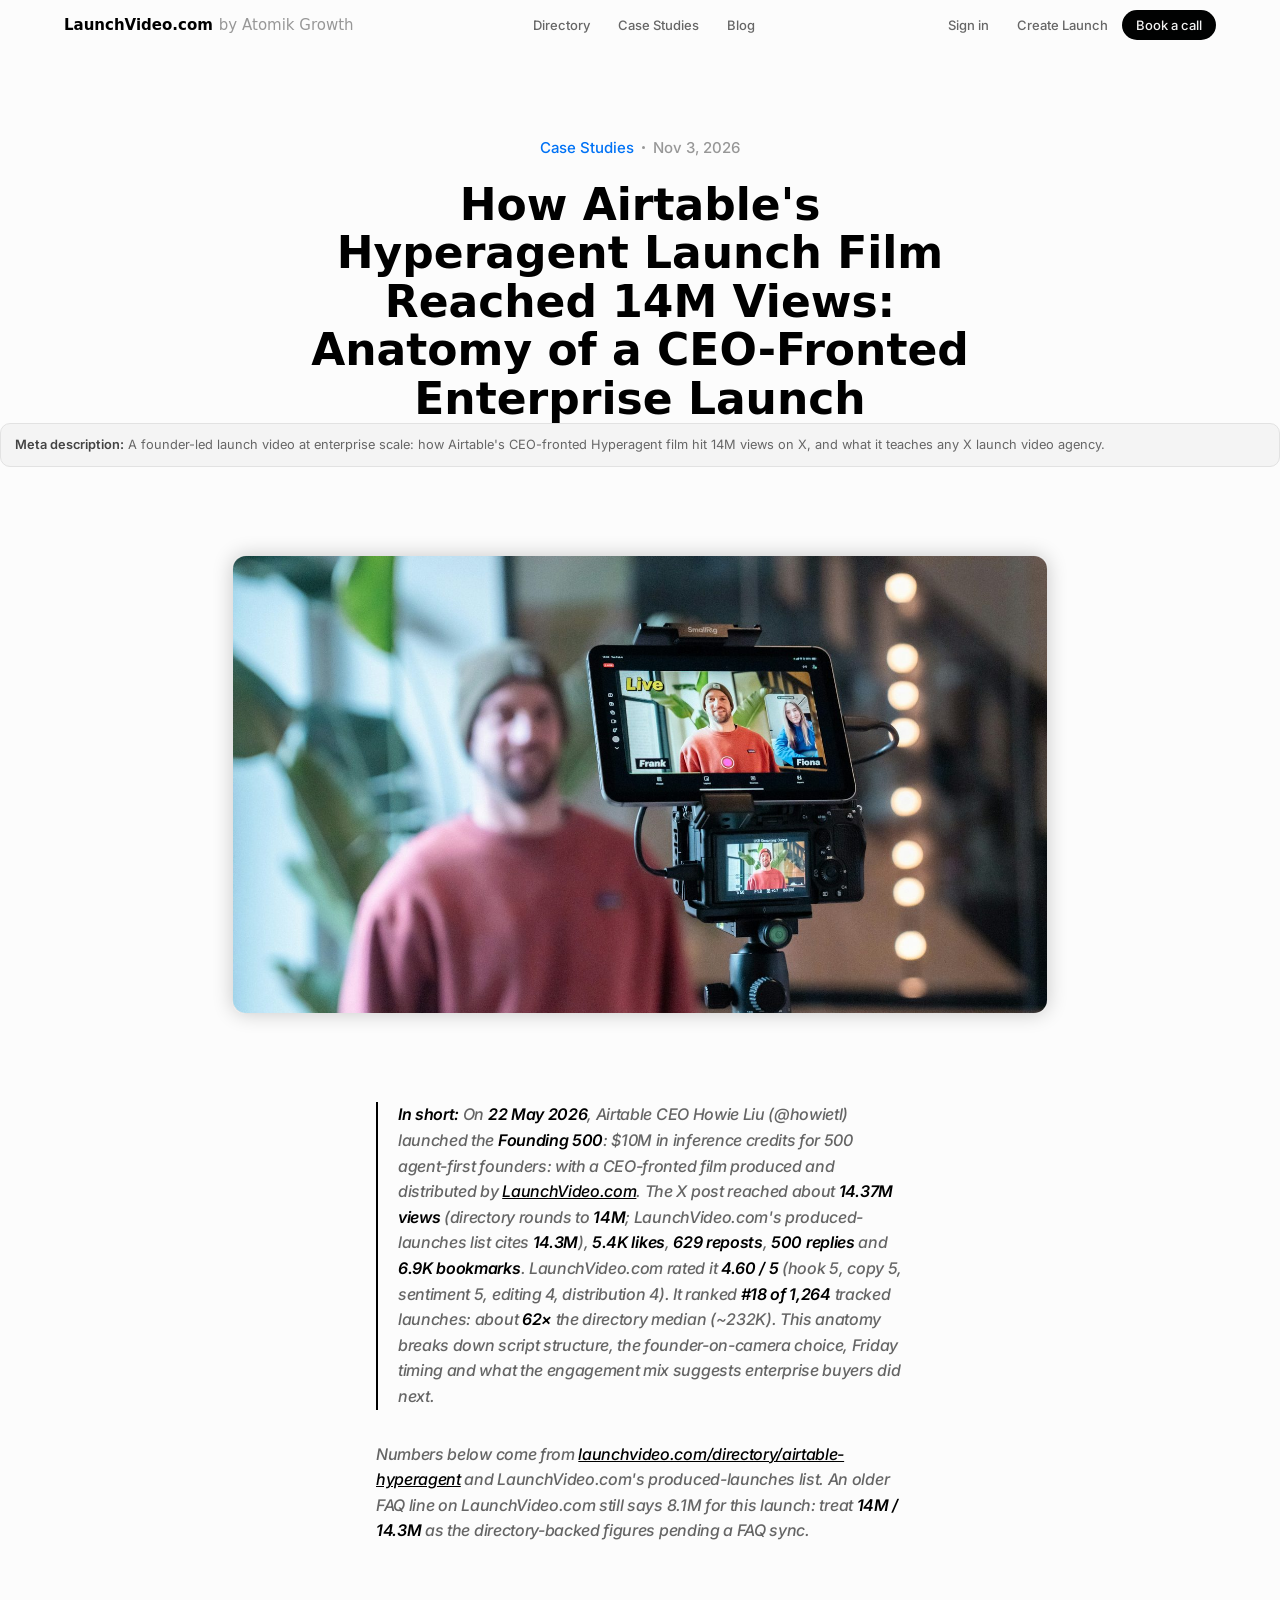
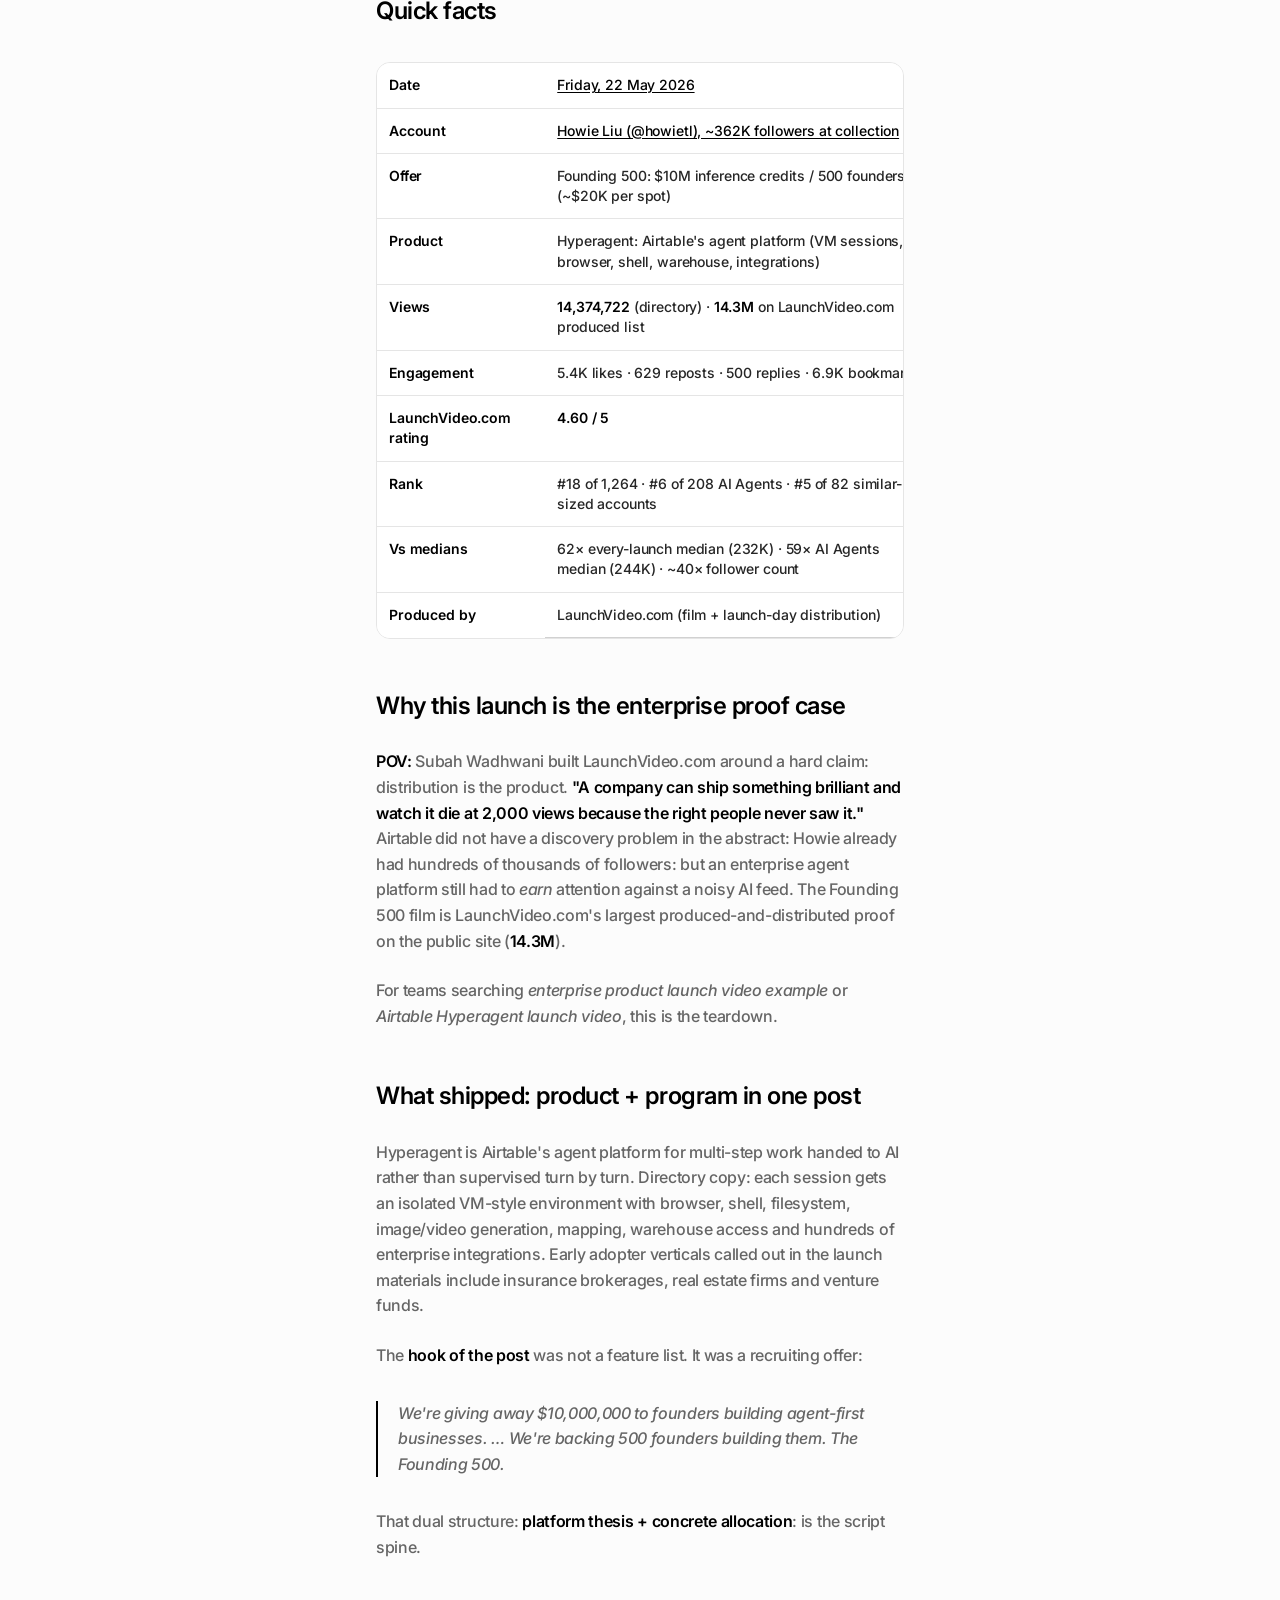
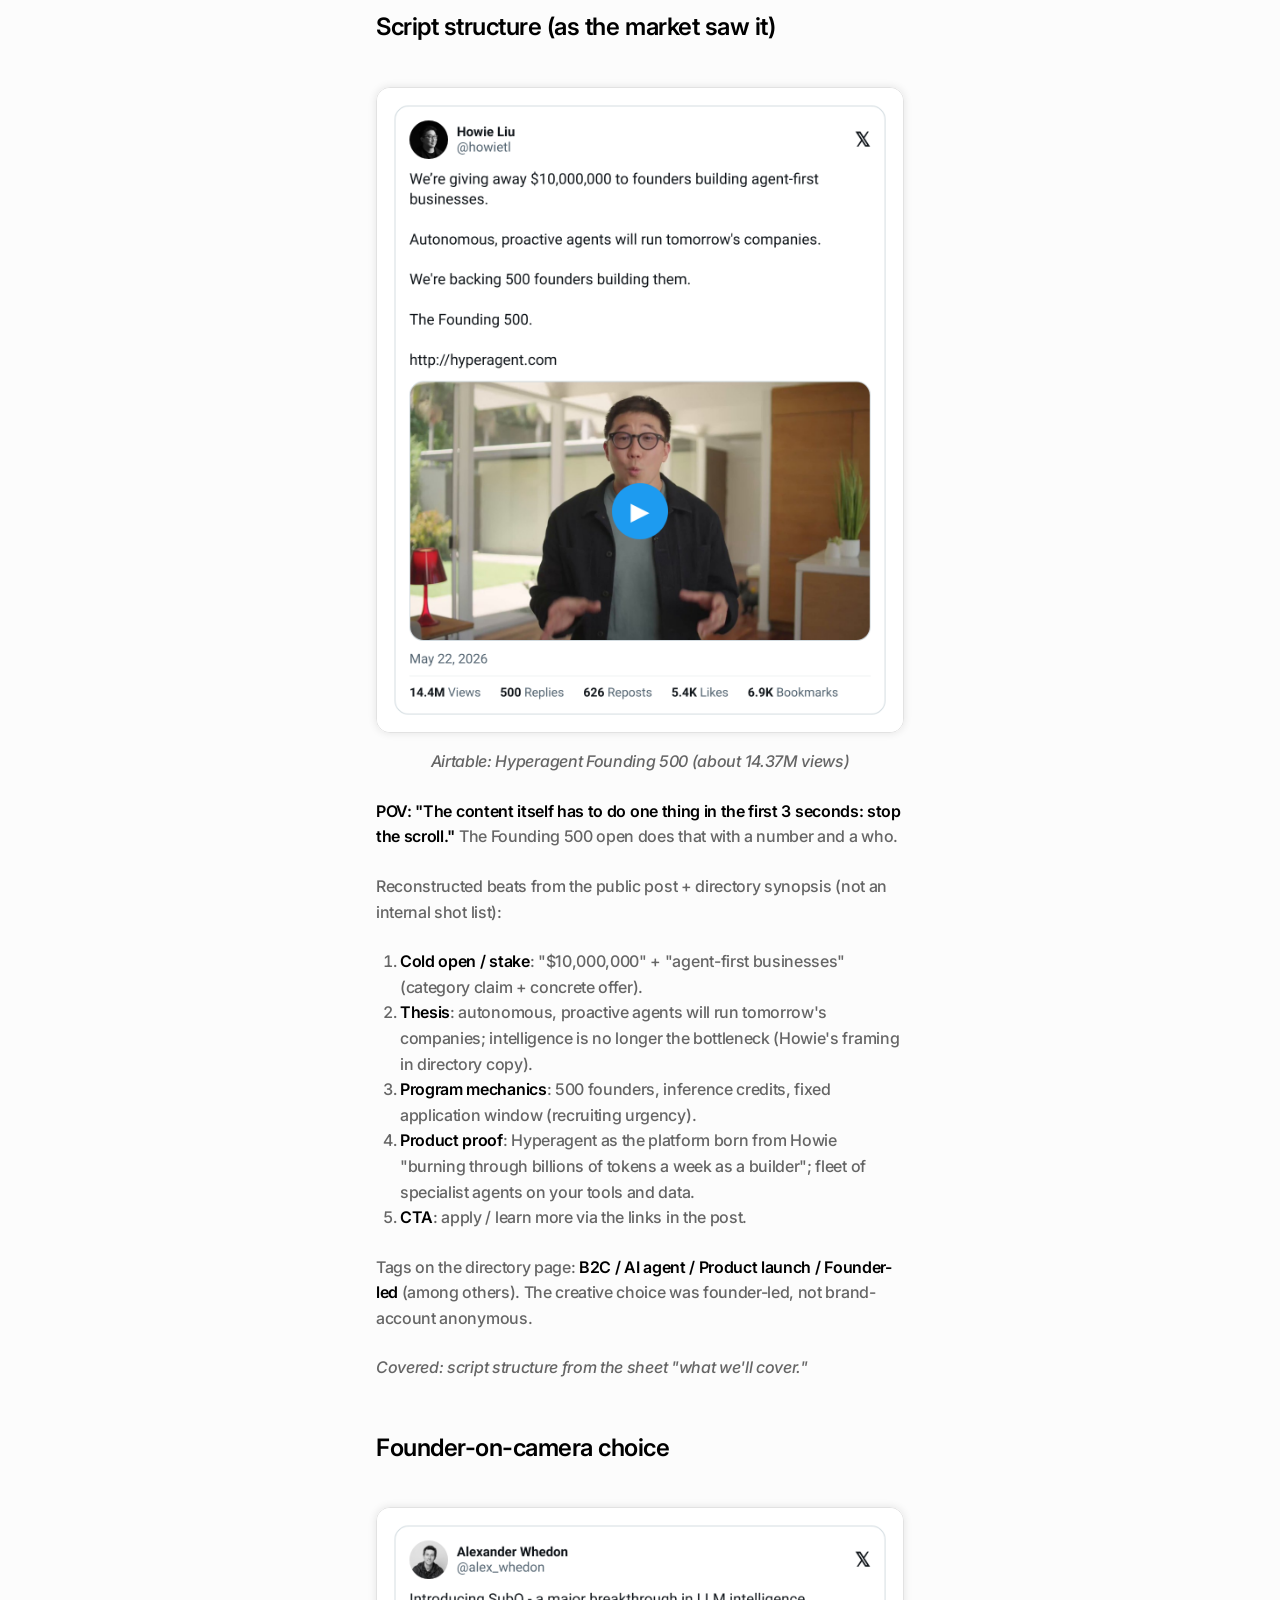
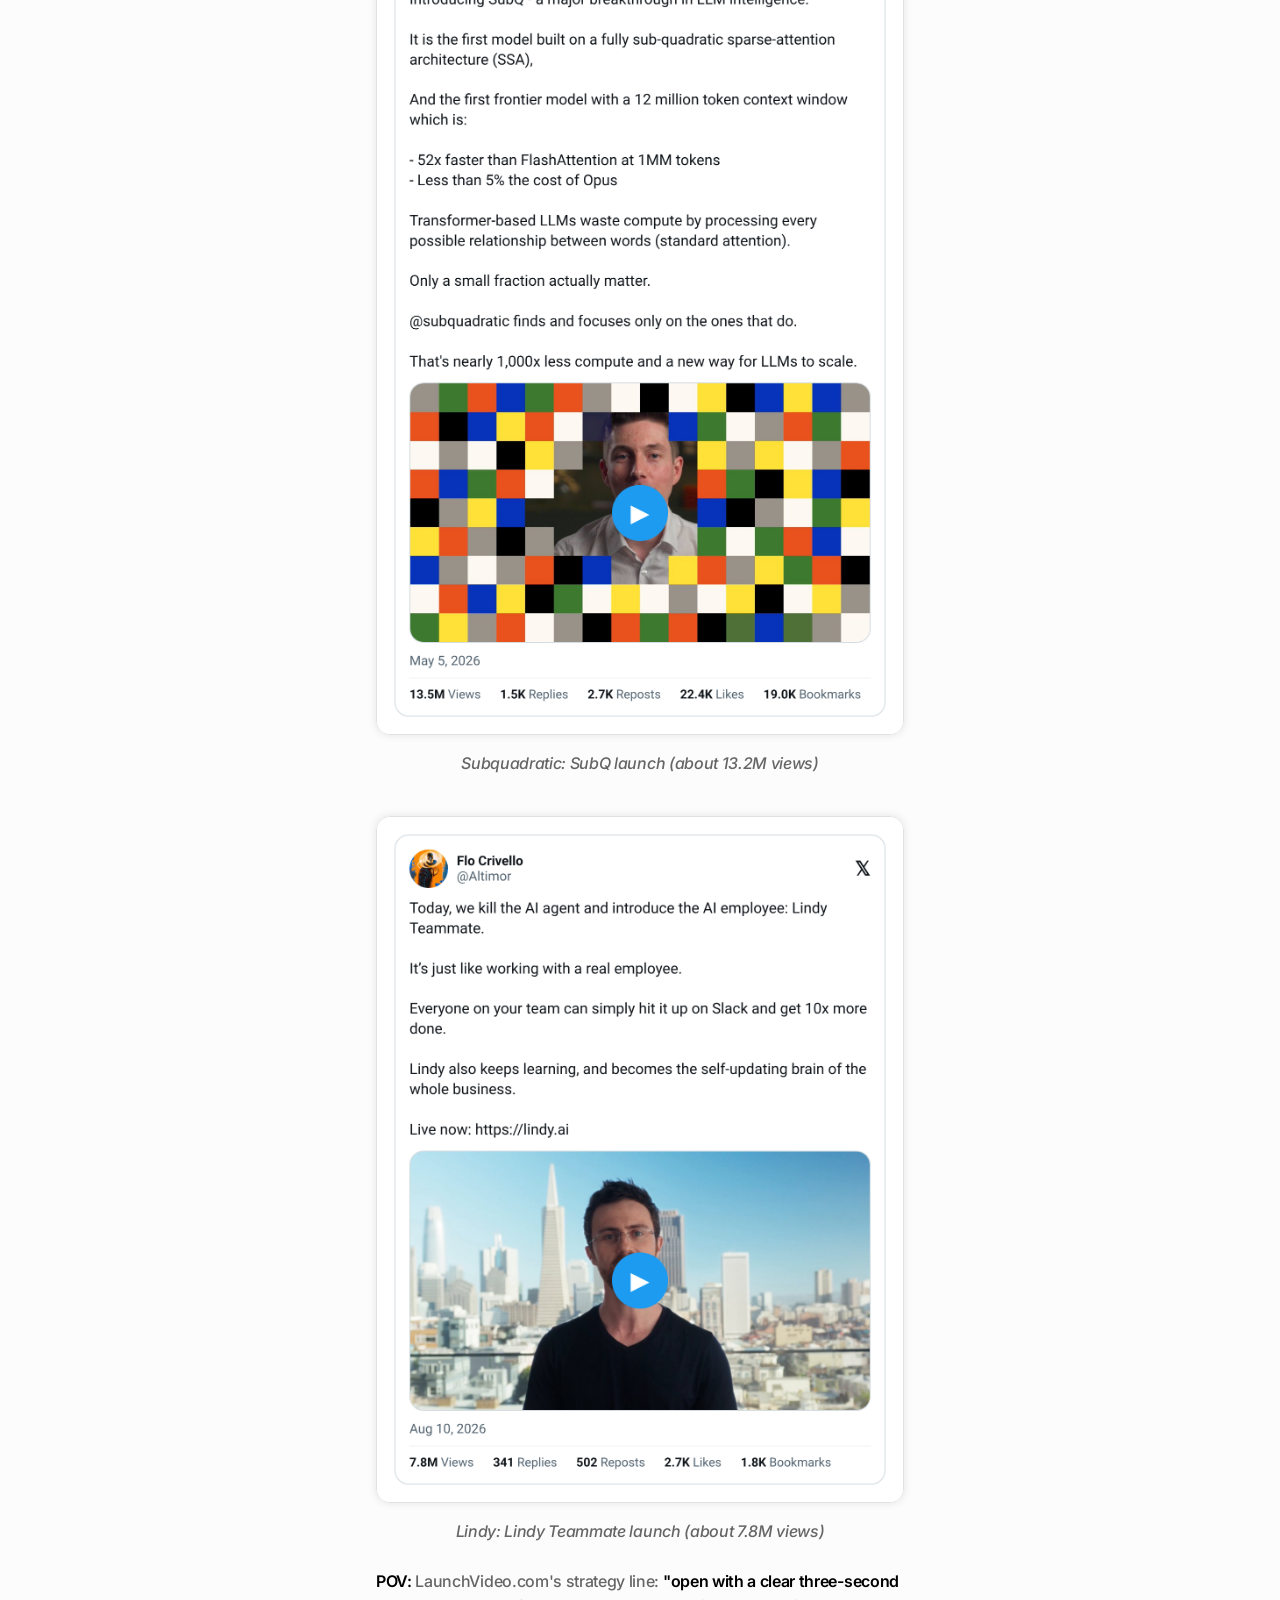
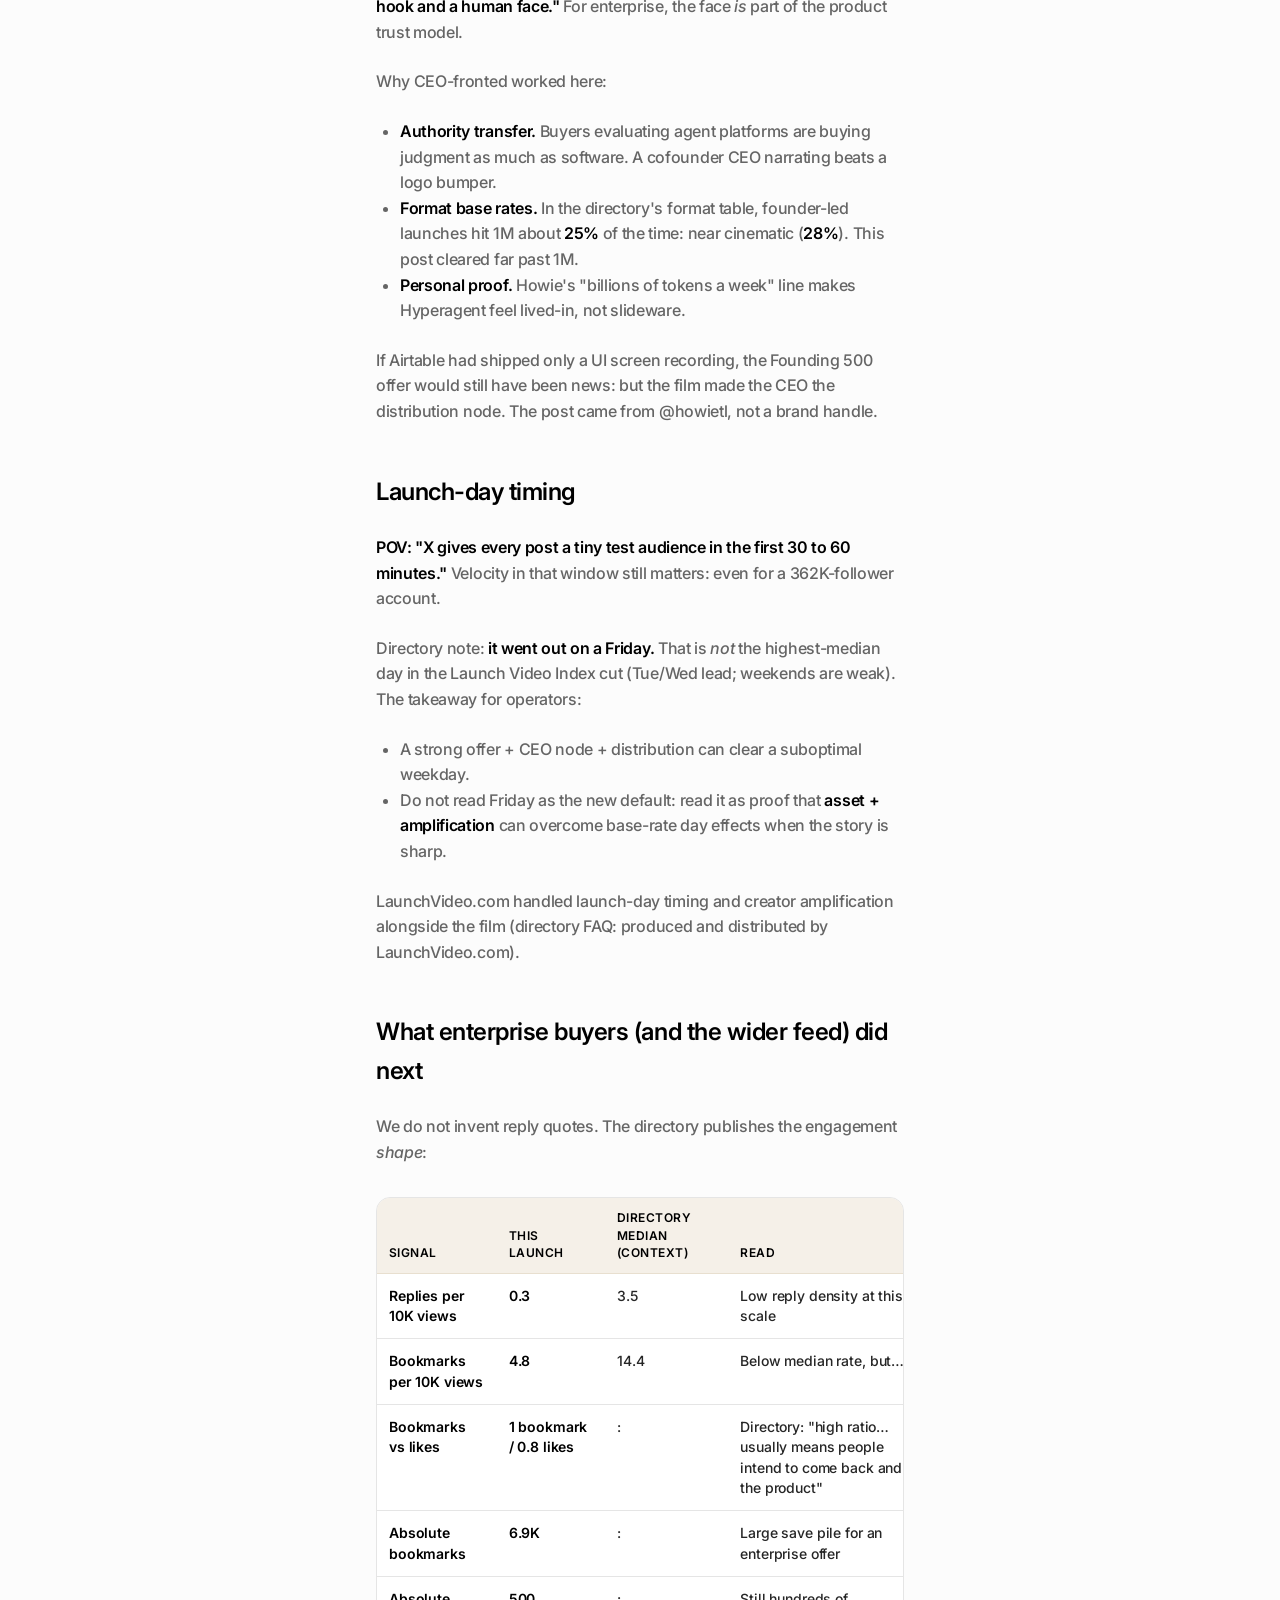
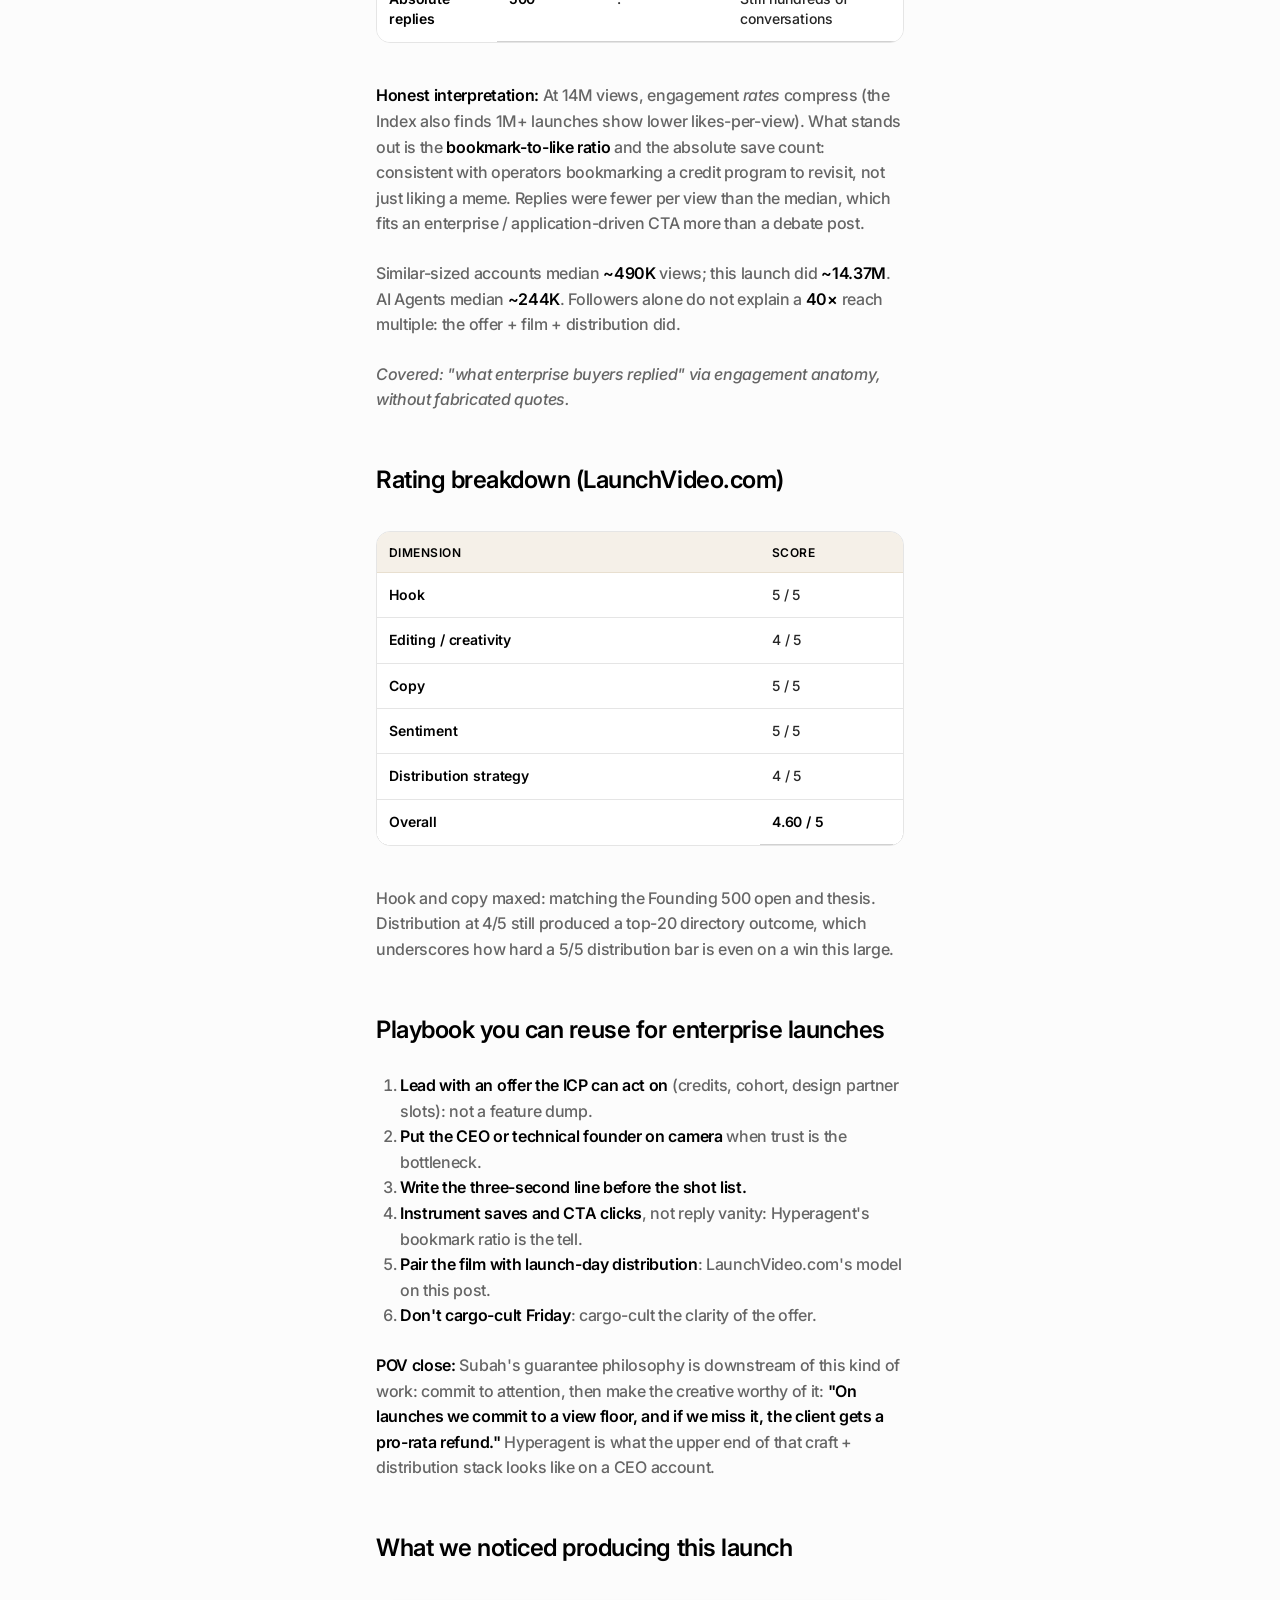
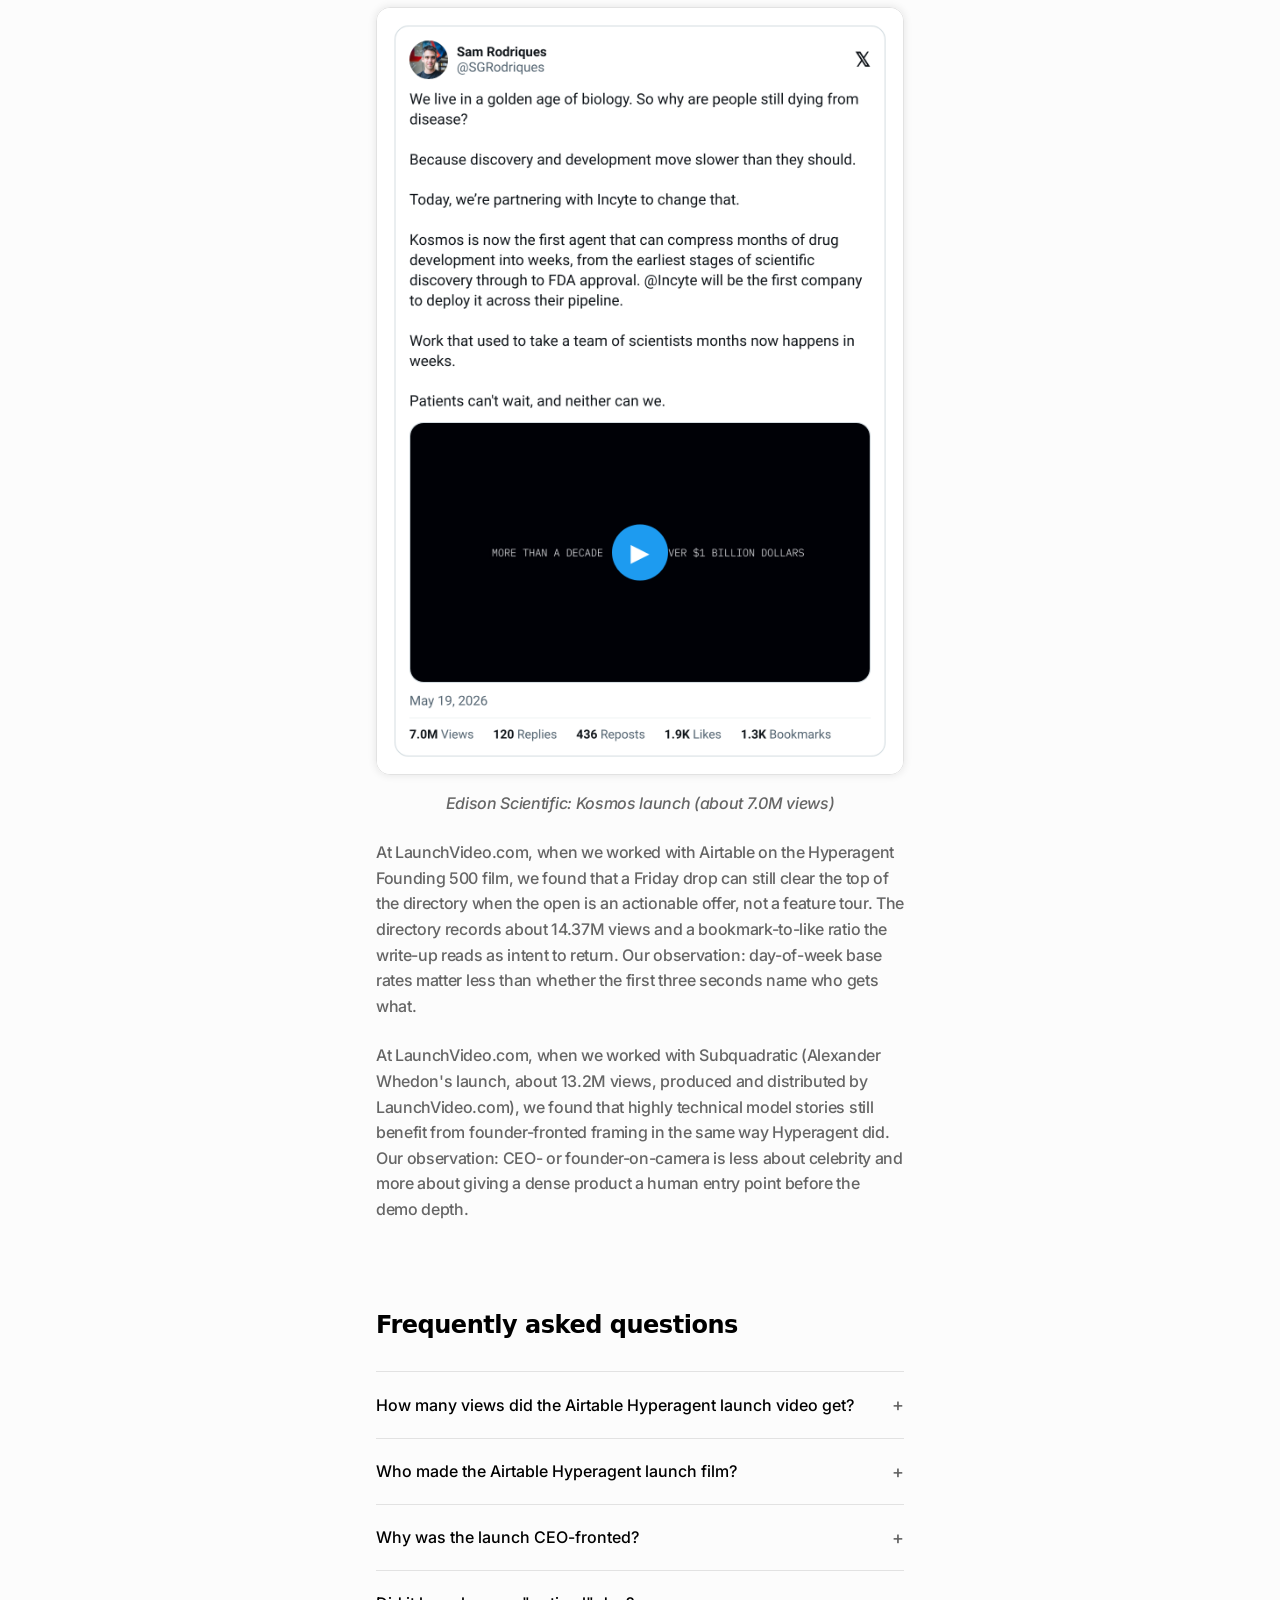
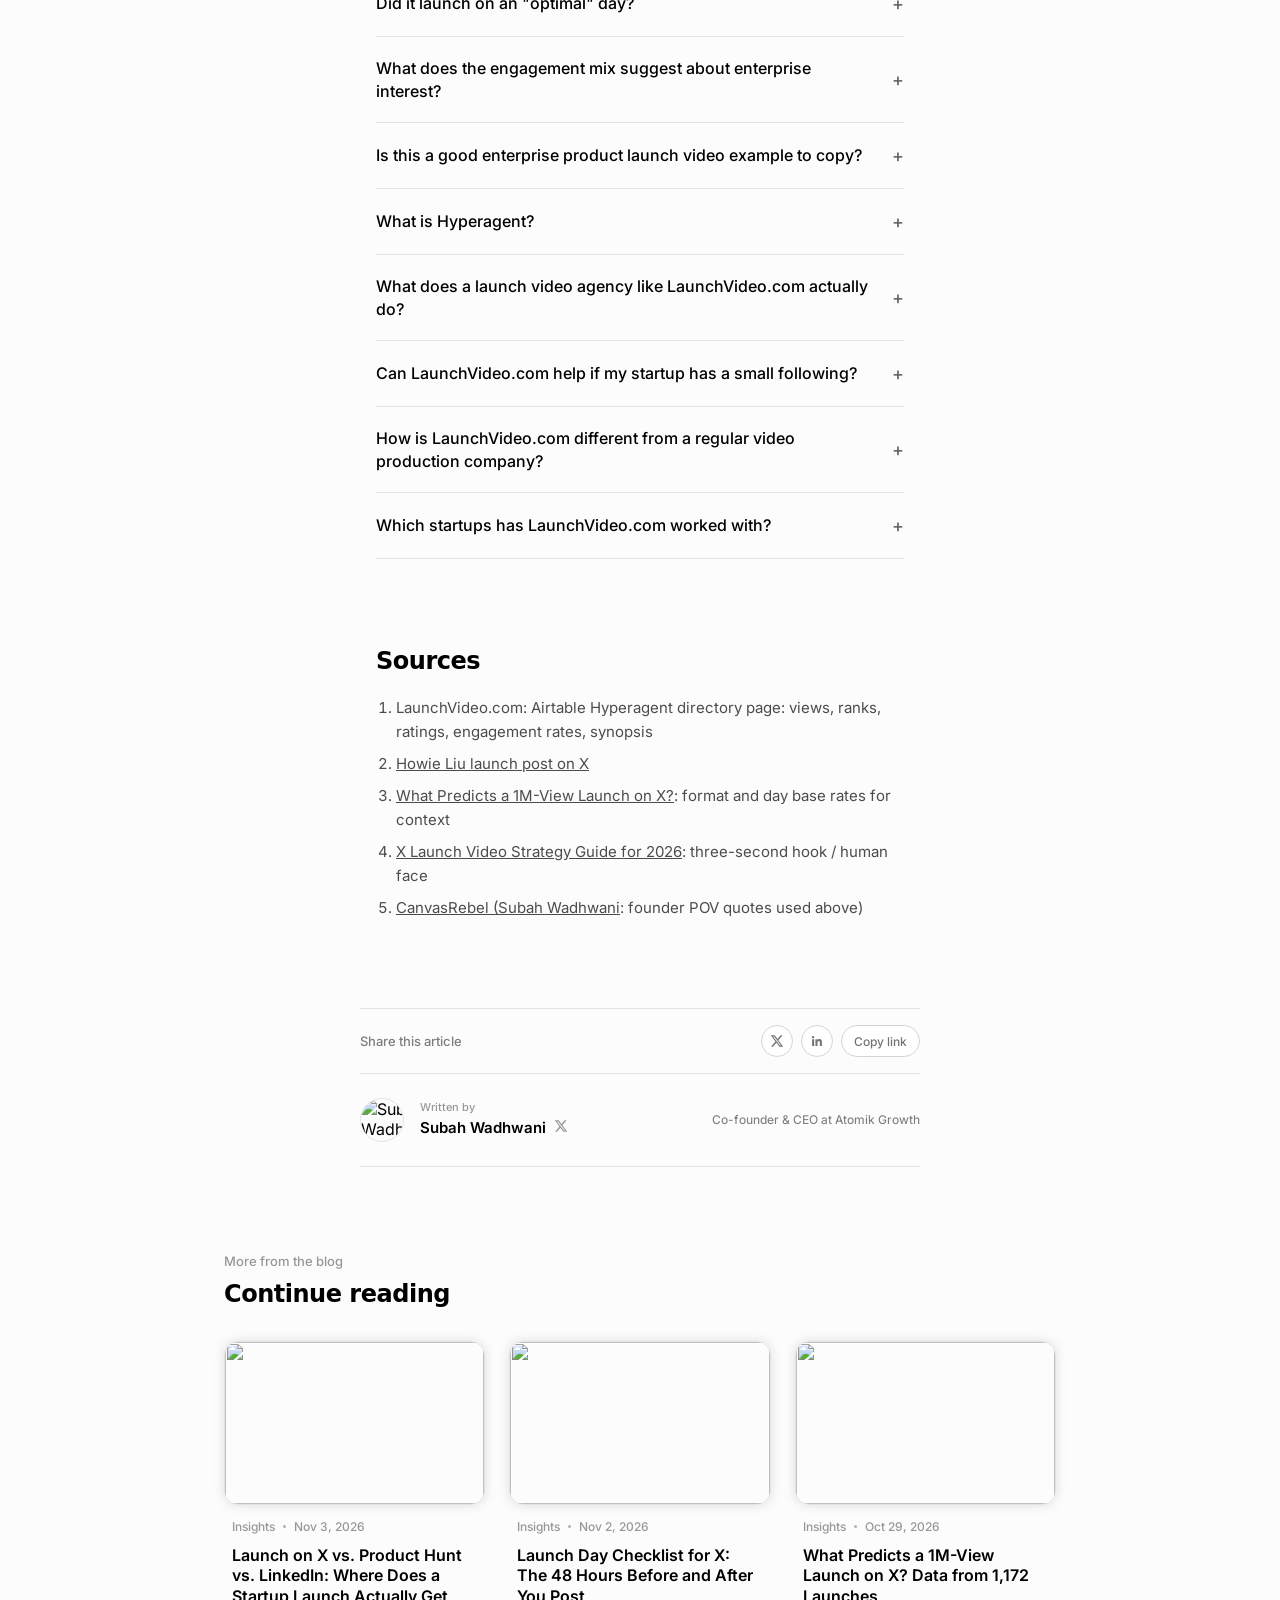
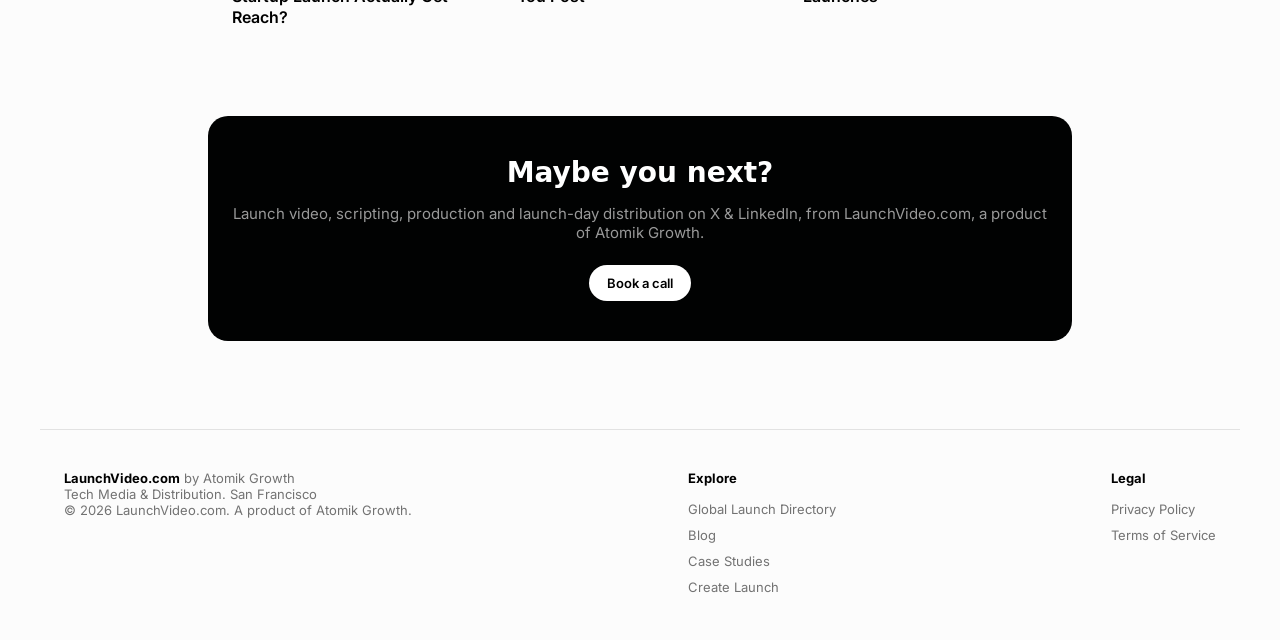
==== commit ab357050: "Add visible meta description note to 4 LaunchVideo.com previews" ====
--- a/airtable-hyperagent-14m-views-anatomy/index.html
+++ b/airtable-hyperagent-14m-views-anatomy/index.html
@@ -103,6 +103,7 @@
 <header><div class="eyebrow"><span class="cat">Case Studies</span><span class="dot"></span><time datetime="2026-11-03">Nov 3, 2026</time></div>
 <h1>How Airtable's Hyperagent Launch Film Reached 14M Views: Anatomy of a CEO-Fronted Enterprise Launch</h1>
 </header>
+<div class="meta-desc-note" style="margin:0 0 1.25rem;padding:0.7rem 0.9rem;background:#f4f4f4;border:1px solid #e2e2e2;border-radius:10px;font-size:0.8rem;line-height:1.5;color:#666;"><strong style="color:#444;font-weight:600;">Meta description:</strong> A founder-led launch video at enterprise scale: how Airtable's CEO-fronted Hyperagent film hit 14M views on X, and what it teaches any X launch video agency.</div>
 <div class="hero"><img alt="Airtable Hyperagent launch film: a founder records on camera in front of a monitor rig" height="900" src="banner.jpg" style="display:block;width:100%;max-width:100%;height:auto;border-radius:14px;border:1px solid rgba(0,0,0,.1);box-shadow:0 0 20px rgba(0,0,0,.2);" width="1600"/></div>
 <section class="post"><article><div class="article-content"><blockquote>
 <p><strong>In short:</strong> On <strong>22 May 2026</strong>, Airtable CEO Howie Liu (@howietl) launched the <strong>Founding 500</strong>: $10M in inference credits for 500 agent-first founders: with a CEO-fronted film produced and distributed by <a href="https://www.launchvideo.com/">LaunchVideo.com</a>. The X post reached about <strong>14.37M views</strong> (directory rounds to <strong>14M</strong>; LaunchVideo.com's produced-launches list cites <strong>14.3M</strong>), <strong>5.4K likes</strong>, <strong>629 reposts</strong>, <strong>500 replies</strong> and <strong>6.9K bookmarks</strong>. LaunchVideo.com rated it <strong>4.60 / 5</strong> (hook 5, copy 5, sentiment 5, editing 4, distribution 4). It ranked <strong>#18 of 1,264</strong> tracked launches: about <strong>62×</strong> the directory median (~232K). This anatomy breaks down script structure, the founder-on-camera choice, Friday timing and what the engagement mix suggests enterprise buyers did next.</p>
